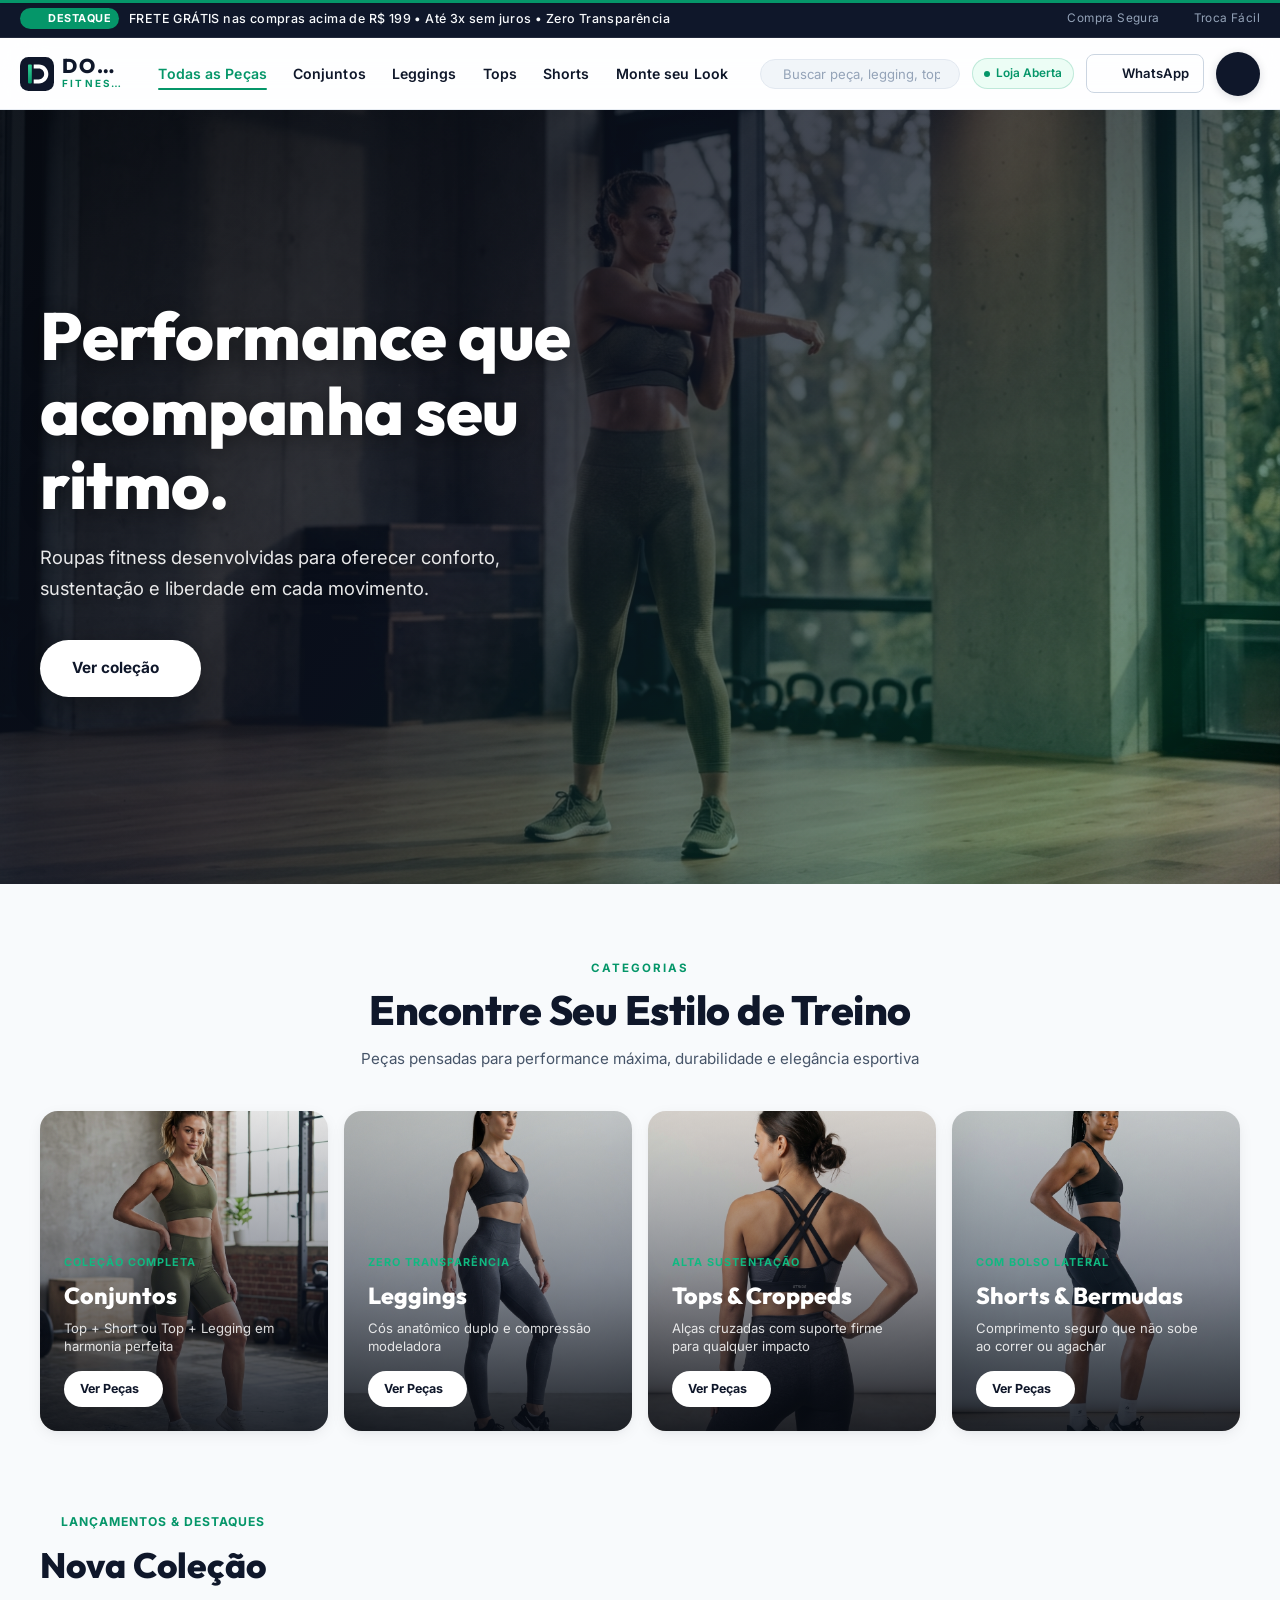
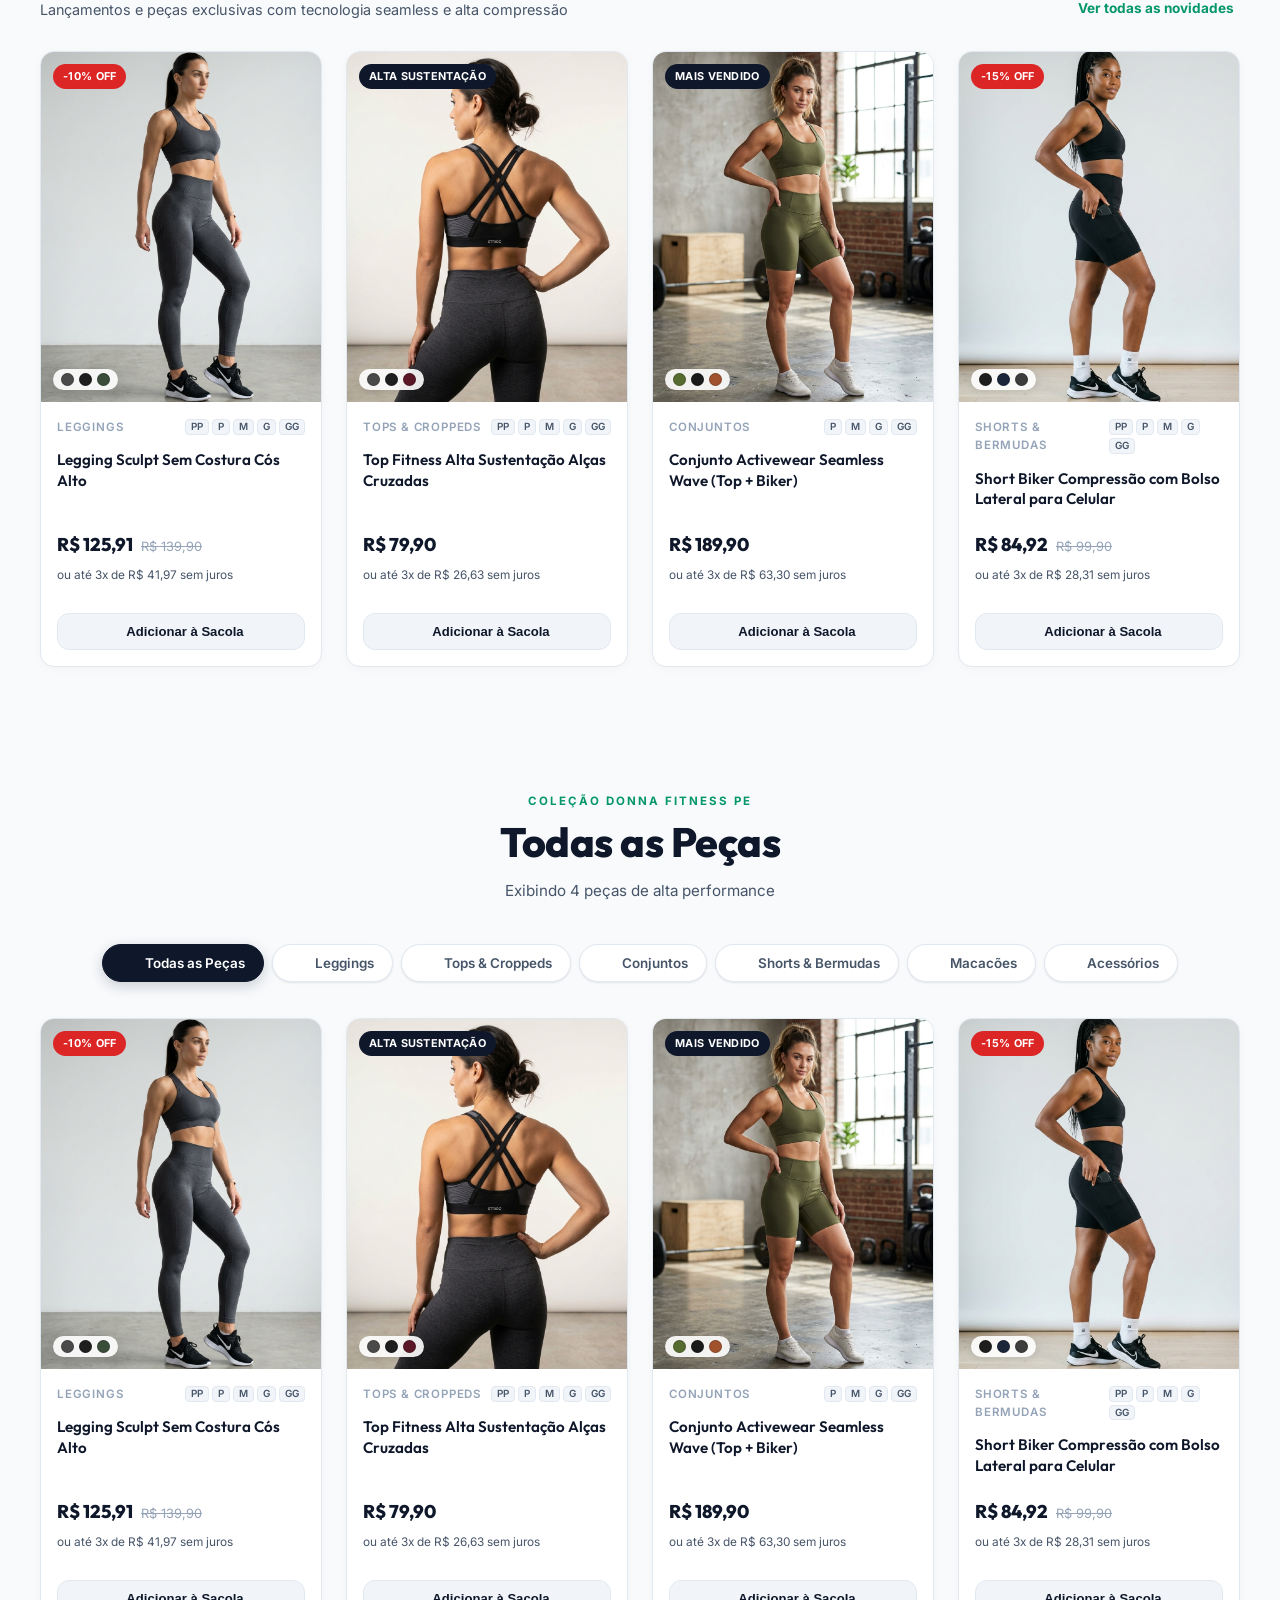
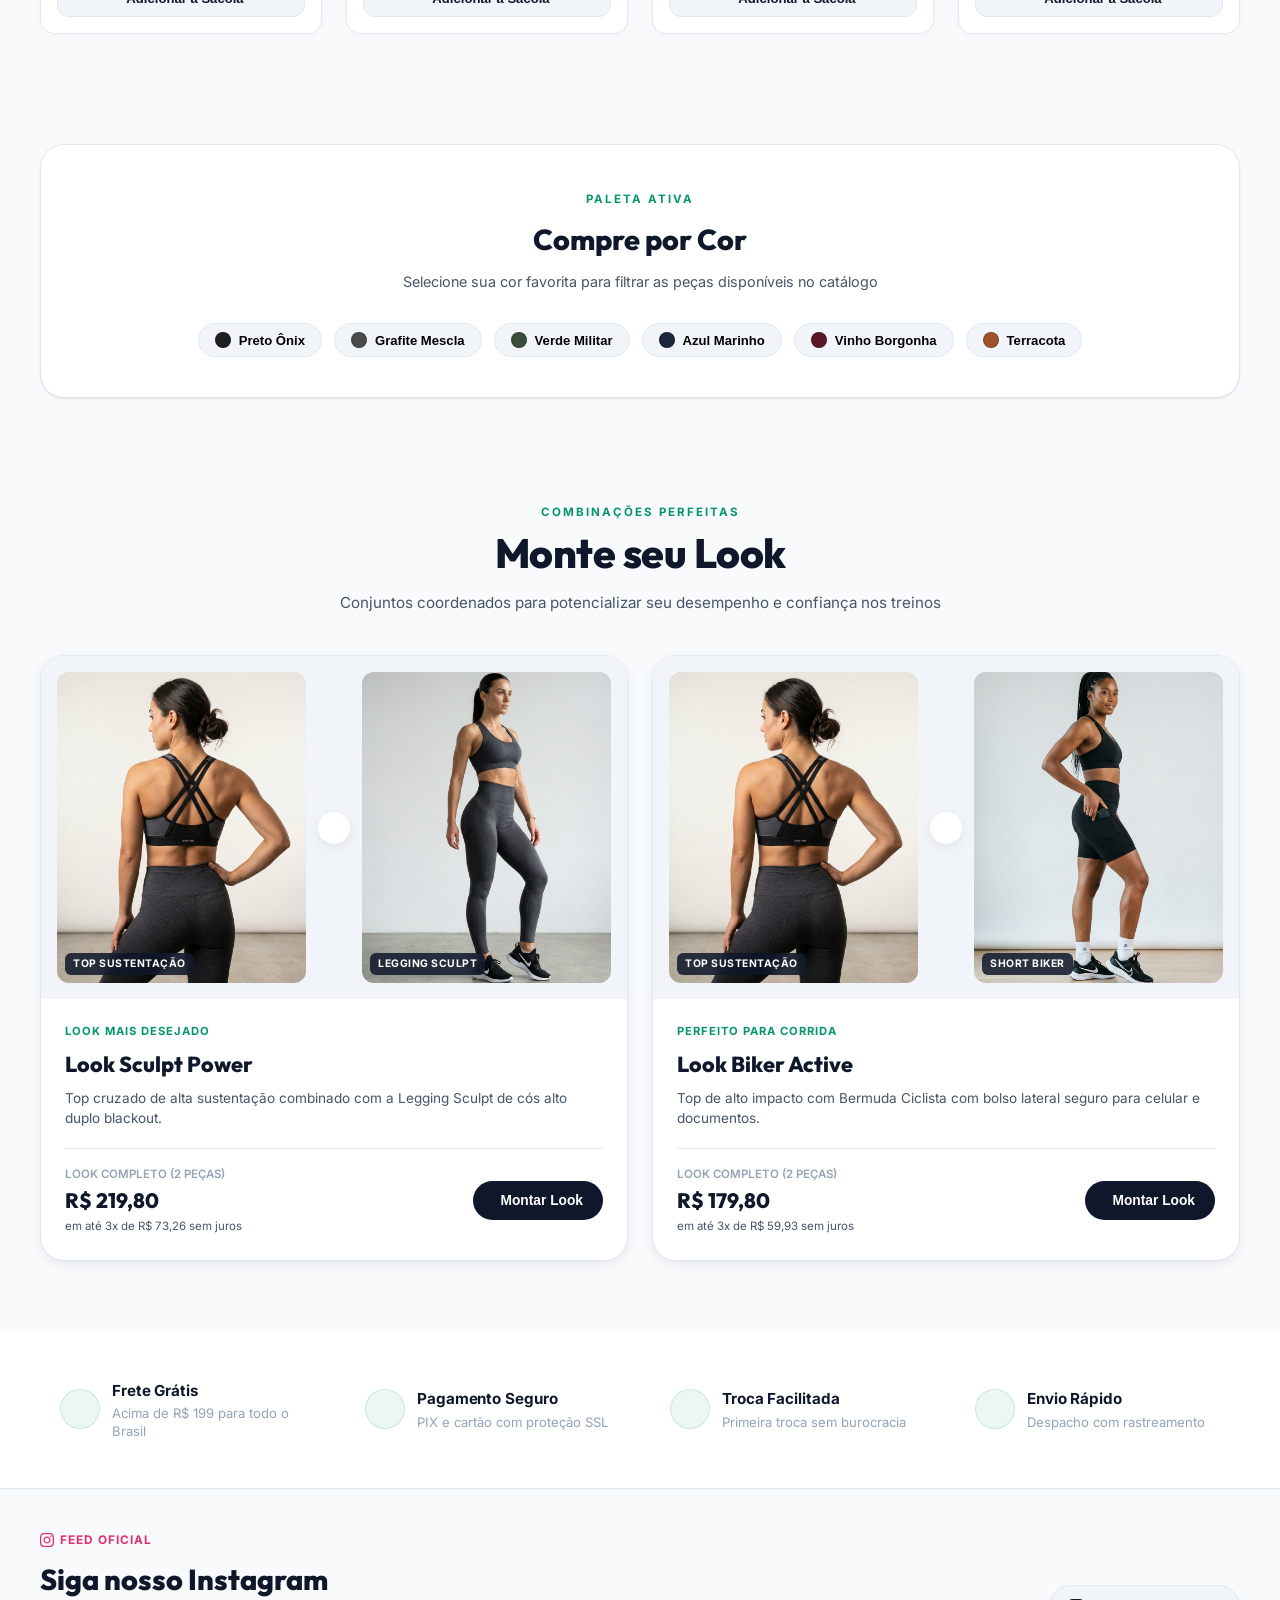
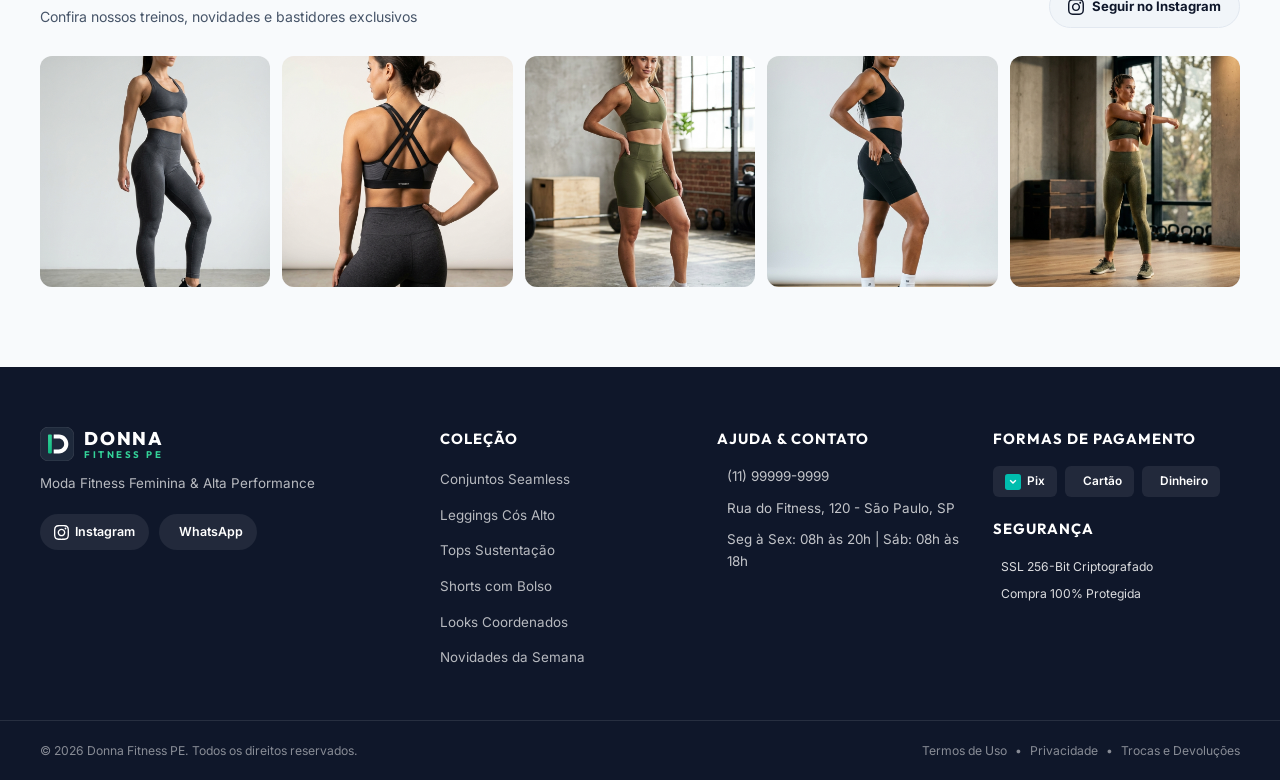
==== admin.html @ d03b6c2f "melhorias na velocidade" ====
<!DOCTYPE html>
<html lang="pt-BR">

<head>
  <meta charset="UTF-8">
  <meta name="viewport" content="width=device-width, initial-scale=1.0, viewport-fit=cover">
  <meta name="description"
    content="Painel Admin — Controle total de estoque de roupas fitness, produtos, pedidos e configurações">
  <title>Painel Admin | Donna Fitness PE</title>
  <meta name="robots" content="noindex, nofollow, noarchive, nosnippet">

  <!-- ===== SECURITY GATEKEEPER =====
       Impede qualquer acesso direto não autorizado à página administrativa.
       Sem chave secreta ou sessão ativa, redireciona instantaneamente para a loja. -->
  <style id="gatekeeper-style">
    html {
      display: none !important;
    }
  </style>
  <script>
    (function () {
      try {
        var DEFAULT_KEY = 'joas@2026';
        var savedKey = null;
        try {
          var s = localStorage.getItem('fashion_settings_v3');
          if (s) {
            var parsed = JSON.parse(s);
            if (parsed && parsed.adminAccessKey) savedKey = parsed.adminAccessKey;
          }
        } catch (e) { }

        var validKey = savedKey || DEFAULT_KEY;
        var isLogged = sessionStorage.getItem('fashion_admin_logged') === 'true';
        var isGateAuthorized = sessionStorage.getItem('admin_gate_authorized') === 'true';

        var params = new URLSearchParams(window.location.search);
        var paramKey = params.get('chave') || params.get('key') || params.get('acesso') || params.get('token');

        if (isLogged || isGateAuthorized || (paramKey && (paramKey === validKey || paramKey === DEFAULT_KEY))) {
          sessionStorage.setItem('admin_gate_authorized', 'true');
          if (paramKey && window.history && window.history.replaceState) {
            var cleanUrl = window.location.pathname + window.location.hash;
            window.history.replaceState({}, document.title, cleanUrl);
          }
          var gStyle = document.getElementById('gatekeeper-style');
          if (gStyle && gStyle.parentNode) gStyle.parentNode.removeChild(gStyle);
        } else {
          window.location.replace('index.html');
        }
      } catch (err) {
        window.location.replace('index.html');
      }
    })();
  </script>

  <!-- Google Fonts: Outfit & Inter -->
  <link rel="preconnect" href="https://fonts.googleapis.com">
  <link rel="preconnect" href="https://fonts.gstatic.com" crossorigin>
  <link
    href="https://fonts.googleapis.com/css2?family=Inter:wght@300;400;500;600;700&family=Outfit:wght@400;500;600;700;800;900&display=swap"
    rel="stylesheet">

  <!-- Lucide Icons -->
  <script src="https://unpkg.com/lucide@latest"></script>

  <!-- Stylesheets -->
  <link rel="stylesheet" href="css/style.css">
  <link rel="stylesheet" href="css/admin.css">
  <link rel="icon" type="image/svg+xml" href="assets/images/favicon.svg?v=2">
  <link rel="alternate icon"
    href="data:image/svg+xml,<svg xmlns='http://www.w3.org/2000/svg' viewBox='0 0 32 32'><rect width='32' height='32' rx='7.5' fill='%230F172A'/><path d='M7.5 7H10.5V25H7.5Z' fill='%2310B981'/><path d='M12.5 7H17.5C22.5 7 26.5 11 26.5 16C26.5 21 22.5 25 17.5 25H12.5V21.2H17.2C20.1 21.2 22.4 18.9 22.4 16C22.4 13.1 20.1 10.8 17.2 10.8H12.5V7Z' fill='%23FFFFFF'/></svg>">
</head>

<body>
  <div id="toast-container" class="toast-container" aria-live="polite"></div>

  <!-- ===== LOGIN MODAL ===== -->
  <div class="admin-login-overlay active" id="login-modal" role="dialog" aria-modal="true"
    aria-labelledby="admin-login-title">
    <div class="admin-login-card">
      <div class="admin-login-logo">
        <svg width="48" height="48" viewBox="0 0 36 36" fill="none" aria-hidden="true">
          <defs>
            <linearGradient id="admLogGrad" x1="7.5" y1="8" x2="12" y2="28" gradientUnits="userSpaceOnUse">
              <stop offset="0%" stop-color="#34D399"/>
              <stop offset="100%" stop-color="#059669"/>
            </linearGradient>
          </defs>
          <rect width="36" height="36" rx="9" fill="#0F172A"/>
          <path d="M 8.5 9 C 8.5 8.4477 8.9477 8 9.5 8 H 11.5 C 12.0523 8 12.5 8.4477 12.5 9 V 27 C 12.5 27.5523 12.0523 28 11.5 28 H 9.5 C 8.9477 28 8.5 27.5523 8.5 27 Z" fill="url(#admLogGrad)"/>
          <path d="M 14.5 8 H 20 C 25.5228 8 30 12.4772 30 18 C 30 23.5228 25.5228 28 20 28 H 14.5 V 23.8 H 19.8 C 23.0033 23.8 25.6 21.2033 25.6 18 C 25.6 14.7967 23.0033 12.2 19.8 12.2 H 14.5 V 8 Z" fill="#FFFFFF"/>
        </svg>
      </div>
      <h2 class="admin-login-title" id="admin-login-title">Painel Administrativo</h2>
      <p class="admin-login-subtitle">Donna Fitness PE — Acesso do Administrador</p>

      <form id="login-form">
        <div class="form-group">
          <label for="login-email">E-mail de Acesso</label>
          <input type="email" id="login-email" class="form-control" placeholder="admin@suacloja.com"
            autocomplete="email">
        </div>
        <div class="form-group">
          <label for="login-password">Senha do Painel <span class="required">*</span></label>
          <input type="password" id="login-password" class="form-control" placeholder="Digite sua senha" required
            autocomplete="current-password">
        </div>
        <button type="submit" class="btn-login" id="btn-login-submit">
          <span>Entrar no Painel</span>
          <i data-lucide="arrow-right"></i>
        </button>
      </form>
    </div>
  </div>

  <!-- ===== ADMIN LAYOUT ===== -->
  <div class="admin-layout">

    <button type="button" class="admin-mobile-toggle" id="admin-mobile-toggle" aria-label="Abrir menu lateral">
      <i data-lucide="menu"></i>
    </button>

    <!-- Sidebar -->
    <aside class="admin-sidebar" id="admin-sidebar">
      <div class="admin-sidebar-brand">
        <div class="brand-icon">
          <svg width="32" height="32" viewBox="0 0 36 36" fill="none" aria-hidden="true">
            <defs>
              <linearGradient id="admSideGrad" x1="7.5" y1="8" x2="12" y2="28" gradientUnits="userSpaceOnUse">
                <stop offset="0%" stop-color="#34D399"/>
                <stop offset="100%" stop-color="#059669"/>
              </linearGradient>
            </defs>
            <rect width="36" height="36" rx="9" fill="#1E293B" stroke="rgba(255,255,255,0.12)" stroke-width="1"/>
            <path d="M 8.5 9 C 8.5 8.4477 8.9477 8 9.5 8 H 11.5 C 12.0523 8 12.5 8.4477 12.5 9 V 27 C 12.5 27.5523 12.0523 28 11.5 28 H 9.5 C 8.9477 28 8.5 27.5523 8.5 27 Z" fill="url(#admSideGrad)"/>
            <path d="M 14.5 8 H 20 C 25.5228 8 30 12.4772 30 18 C 30 23.5228 25.5228 28 20 28 H 14.5 V 23.8 H 19.8 C 23.0033 23.8 25.6 21.2033 25.6 18 C 25.6 14.7967 23.0033 12.2 19.8 12.2 H 14.5 V 8 Z" fill="#FFFFFF"/>
          </svg>
        </div>
        <div style="flex:1;min-width:0;">
          <span class="brand-text" id="admin-brand-title">DONNA</span>
          <span class="brand-sub">Fitness PE Admin</span>
        </div>
        <button type="button" class="admin-sidebar-close" id="admin-sidebar-close" aria-label="Fechar menu lateral">
          <i data-lucide="x"></i>
        </button>
      </div>

      <nav class="admin-nav" aria-label="Navegação administrativa">
        <div class="admin-nav-item active" data-section="dashboard">
          <i data-lucide="layout-dashboard"></i>
          <span>Dashboard</span>
        </div>
        <div class="admin-nav-item" data-section="products">
          <i data-lucide="layers"></i>
          <span>Produtos</span>
        </div>
        <div class="admin-nav-item" data-section="stock">
          <i data-lucide="boxes"></i>
          <span>Estoque</span>
        </div>
        <div class="admin-nav-item" data-section="categories">
          <i data-lucide="folder-tree"></i>
          <span>Categorias</span>
        </div>
        <div class="admin-nav-item" data-section="orders">
          <i data-lucide="shopping-cart"></i>
          <span>Pedidos</span>
        </div>
        <div class="admin-nav-item" data-section="delivery">
          <i data-lucide="truck"></i>
          <span>Entrega</span>
        </div>
        <div class="admin-nav-item" data-section="payments">
          <i data-lucide="credit-card"></i>
          <span>Pagamentos</span>
        </div>
        <div class="admin-nav-item" data-section="schedule">
          <i data-lucide="clock"></i>
          <span>Horários</span>
        </div>
        <div class="admin-nav-item" data-section="visual">
          <i data-lucide="palette"></i>
          <span>Visual & Textos</span>
        </div>
        <div class="admin-nav-item" data-section="sizes">
          <i data-lucide="ruler"></i>
          <span>Tamanhos</span>
        </div>
        <div class="admin-nav-item" data-section="security">
          <i data-lucide="shield-check"></i>
          <span>Senha & Backup</span>
        </div>
      </nav>

      <div class="admin-sidebar-footer">
        <a href="index.html" target="_blank" class="btn-back-store">
          <i data-lucide="external-link"></i>
          <span>Ver Loja</span>
        </a>
        <button type="button" class="btn-logout" id="btn-logout">
          <i data-lucide="log-out"></i>
          <span>Sair</span>
        </button>
      </div>
    </aside>
    <div class="admin-sidebar-backdrop" id="admin-sidebar-backdrop"></div>

    <!-- Main Content -->
    <main class="admin-main" id="admin-main" role="main">

      <!-- ===== 1. DASHBOARD ===== -->
      <div class="admin-section active" id="section-dashboard">
        <div class="admin-page-header">
          <div>
            <h1>Dashboard</h1>
            <p>Visão geral da loja em tempo real</p>
          </div>
          <div class="header-store-status-wrapper">
            <span style="font-size:0.86rem;font-weight:700;">Status da Loja:</span>
            <label class="toggle-switch">
              <input type="checkbox" id="dash-store-toggle" checked>
              <span class="toggle-slider"></span>
            </label>
            <span id="dash-store-state-badge" class="status-badge active">ABERTA</span>
          </div>
        </div>

        <div class="admin-page-body">
          <div class="admin-stats" id="admin-stats"></div>

          <!-- Stock Alerts -->
          <div class="admin-card" id="dash-stock-alerts-card" style="display:none;">
            <div class="admin-card-header">
              <h3>
                <i data-lucide="alert-triangle"></i>
                <span>Alertas de Estoque Baixo</span>
              </h3>
            </div>
            <div class="admin-card-body">
              <div class="stock-alerts-grid" id="dash-stock-alerts"></div>
            </div>
          </div>

          <!-- Recent Orders -->
          <div class="admin-card">
            <div class="admin-card-header">
              <h3>
                <i data-lucide="clipboard-list"></i>
                <span>Últimos Pedidos</span>
              </h3>
              <button type="button" class="btn btn-secondary btn-sm" id="btn-dash-view-all-orders">
                <span>Ver Todos</span>
                <i data-lucide="arrow-right"></i>
              </button>
            </div>
            <div class="admin-card-body" id="dash-recent-orders">
              <p style="color:var(--text-muted);font-size:0.85rem;">Nenhum pedido registrado ainda.</p>
            </div>
          </div>
        </div>
      </div>

      <!-- ===== 2. PRODUCTS ===== -->
      <div class="admin-section" id="section-products">
        <div class="admin-page-header">
          <div>
            <h1>Produtos</h1>
            <p>Cadastre peças com cores, tamanhos e controle de estoque por SKU</p>
          </div>
          <button type="button" class="btn btn-primary" id="btn-new-product">
            <i data-lucide="plus"></i>
            <span>Novo Produto</span>
          </button>
        </div>

        <div class="admin-page-body">
          <div class="admin-card">
            <div class="admin-card-header">
              <h3>
                <i data-lucide="layers"></i>
                <span>Catálogo de Peças Fitness</span>
              </h3>
              <div
                style="display:flex;align-items:center;background:var(--surface-alt);border:1px solid var(--border);border-radius:var(--radius-full);padding:6px 12px;gap:6px;">
                <i data-lucide="search" style="width:14px;height:14px;color:var(--text-muted);"></i>
                <input type="search" id="product-search"
                  style="border:none;background:transparent;outline:none;font-size:0.82rem;width:200px;"
                  placeholder="Buscar produto...">
              </div>
            </div>

            <div class="admin-card-body" style="padding:0;">
              <div style="overflow-x:auto;">
                <table class="admin-table" id="products-table">
                  <thead>
                    <tr>
                      <th>Foto</th>
                      <th>Produto</th>
                      <th>Categoria</th>
                      <th>Preço</th>
                      <th>Estoque</th>
                      <th>Ordem</th>
                      <th>Destaque</th>
                      <th>Status</th>
                      <th>Ações</th>
                    </tr>
                  </thead>
                  <tbody id="products-tbody"></tbody>
                </table>
              </div>
            </div>
          </div>
        </div>
      </div>

      <!-- ===== 3. STOCK MANAGER ===== -->
      <div class="admin-section" id="section-stock">
        <div class="admin-page-header">
          <div>
            <h1>Controle de Estoque</h1>
            <p>Edite a quantidade disponível em cada cor e tamanho em tempo real</p>
          </div>
          <div class="stock-header-filters">
            <select id="stock-filter-cat" class="form-control stock-filter-select">
              <option value="all">Todas as Categorias</option>
            </select>
            <div class="stock-search-wrap">
              <i data-lucide="search"></i>
              <input type="search" id="stock-search" placeholder="Buscar produto...">
            </div>
          </div>
        </div>

        <div class="admin-page-body">
          <div id="stock-list"></div>
        </div>
      </div>

      <!-- ===== 4. CATEGORIES ===== -->
      <div class="admin-section" id="section-categories">
        <div class="admin-page-header">
          <div>
            <h1>Categorias</h1>
            <p>Organize a coleção por tipo de peça para os clientes encontrarem fácil</p>
          </div>
          <button type="button" class="btn btn-primary" id="btn-new-category">
            <i data-lucide="plus"></i>
            <span>Nova Categoria</span>
          </button>
        </div>

        <div class="admin-page-body">
          <div class="admin-card">
            <div class="admin-card-body">
              <div id="categories-list"></div>
            </div>
          </div>
        </div>
      </div>

      <!-- ===== 5. ORDERS ===== -->
      <div class="admin-section" id="section-orders">
        <div class="admin-page-header">
          <div>
            <h1>Pedidos</h1>
            <p>Gerencie todos os pedidos recebidos via WhatsApp e loja pública</p>
          </div>
          <div style="display:flex;gap:10px;flex-wrap:wrap;align-items:center;">
            <select id="orders-filter" class="form-control" style="width:160px;">
              <option value="all">Todos os Status</option>
              <option value="novo">Novo</option>
              <option value="confirmado">Confirmado</option>
              <option value="em_preparo">Em Preparo</option>
              <option value="enviado">Enviado</option>
              <option value="entregue">Entregue</option>
              <option value="cancelado">Cancelado</option>
            </select>
            <button type="button" class="btn btn-secondary" id="btn-export-orders">
              <i data-lucide="download"></i>
              <span>Exportar CSV</span>
            </button>
          </div>
        </div>

        <div class="admin-page-body">
          <div id="orders-list"></div>
        </div>
      </div>

      <!-- ===== 6. DELIVERY ===== -->
      <div class="admin-section" id="section-delivery">
        <div class="admin-page-header">
          <div>
            <h1>Entrega & Frete</h1>
            <p>Gerencie taxas de frete, regras de frete grátis e opções de retirada</p>
          </div>
        </div>

        <div class="admin-page-body" style="display:flex;flex-direction:column;gap:20px;">

          <!-- Card 1: Frete a Domicílio -->
          <div class="admin-card">
            <div class="admin-card-header" style="display:flex;justify-content:space-between;align-items:center;">
              <h3>
                <i data-lucide="truck"></i>
                <span>Entrega a Domicílio</span>
              </h3>
              <div style="display:flex;align-items:center;gap:10px;">
                <span id="delivery-enabled-label"
                  style="font-size:0.875rem;font-weight:600;color:var(--text-muted);">Ativo</span>
                <label class="toggle-switch">
                  <input type="checkbox" id="delivery-enabled" checked>
                  <span class="toggle-slider"></span>
                </label>
              </div>
            </div>
            <div class="admin-card-body">
              <div class="admin-form-grid">
                <div class="form-group">
                  <label for="delivery-fee">Taxa Padrão de Entrega (R$)</label>
                  <input type="number" id="delivery-fee" class="form-control" min="0" step="0.50" value="15.00"
                    placeholder="0.00 para frete grátis geral">
                  <small style="color:var(--text-muted);font-size:0.75rem;margin-top:4px;display:block;">Deixe 0 para
                    frete gratuito em todas as entregas.</small>
                </div>
                <div class="form-group">
                  <label for="delivery-time">Prazo Estimado de Entrega</label>
                  <input type="text" id="delivery-time" class="form-control" placeholder="Ex: 2 a 5 dias úteis">
                  <small style="color:var(--text-muted);font-size:0.75rem;margin-top:4px;display:block;">Exibido no
                    checkout para orientar o cliente.</small>
                </div>
              </div>
            </div>
          </div>

          <!-- Card 2: Bairros e Taxas de Entrega -->
          <div class="admin-card" id="card-neighborhoods">
            <div class="admin-card-header"
              style="display:flex;justify-content:space-between;align-items:center;flex-wrap:wrap;gap:12px;">
              <div>
                <h3 style="margin-bottom:4px;">
                  <i data-lucide="map-pin"></i>
                  <span>Bairros e Taxas de Entrega</span>
                </h3>
                <p style="margin:0;font-size:0.825rem;color:var(--text-muted);font-weight:normal;">Configure taxas de
                  frete por região, pedido mínimo e regras de entrega grátis.</p>
              </div>
              <div style="display:flex;align-items:center;gap:12px;">
                <button type="button" class="btn btn-primary" id="btn-add-neighborhood"
                  style="background:#7c3aed;border-color:#7c3aed;padding:9px 18px;font-size:0.875rem;font-weight:600;display:inline-flex;align-items:center;gap:6px;border-radius:var(--radius-md, 10px);cursor:pointer;">
                  <i data-lucide="plus" style="width:16px;height:16px;"></i>
                  <span>Novo Bairro</span>
                </button>
              </div>
            </div>
            <div class="admin-card-body" style="padding:0;">
              <div style="overflow-x:auto;">
                <table class="admin-table" id="neighborhoods-table">
                  <thead>
                    <tr>
                      <th>Bairro</th>
                      <th>Taxa de Entrega</th>
                      <th>Pedido Mínimo</th>
                      <th>Frete Grátis Acima de</th>
                      <th>Status</th>
                      <th style="text-align:right;">Ações</th>
                    </tr>
                  </thead>
                  <tbody id="neighborhoods-tbody">
                    <!-- Populated by JS -->
                  </tbody>
                </table>
              </div>
            </div>
          </div>

          <!-- Card 3: Campanha de Frete Grátis -->
          <div class="admin-card">
            <div class="admin-card-header" style="display:flex;justify-content:space-between;align-items:center;">
              <h3>
                <i data-lucide="gift"></i>
                <span>Campanha de Frete Grátis (Barra no Carrinho)</span>
              </h3>
              <div style="display:flex;align-items:center;gap:10px;">
                <span id="free-delivery-enabled-label"
                  style="font-size:0.875rem;font-weight:600;color:var(--text-muted);">Ativo</span>
                <label class="toggle-switch">
                  <input type="checkbox" id="free-delivery-enabled" checked>
                  <span class="toggle-slider"></span>
                </label>
              </div>
            </div>
            <div class="admin-card-body">
              <div class="admin-form-grid">
                <div class="form-group">
                  <label for="delivery-free-threshold">Valor Mínimo para Frete Grátis (R$)</label>
                  <input type="number" id="delivery-free-threshold" class="form-control" min="0" step="10"
                    value="199.00">
                  <small style="color:var(--text-muted);font-size:0.75rem;margin-top:4px;display:block;">Compras a
                    partir deste valor ganham frete grátis.</small>
                </div>
                <div class="form-group" style="display:flex;flex-direction:column;justify-content:center;">
                  <div
                    style="background:var(--bg-subtle, rgba(5,150,105,0.08));border:1px solid rgba(5,150,105,0.2);border-radius:8px;padding:12px 16px;display:flex;gap:12px;align-items:flex-start;">
                    <i data-lucide="info" style="color:var(--primary);flex-shrink:0;margin-top:2px;"></i>
                    <p style="margin:0;font-size:0.825rem;color:var(--text);line-height:1.45;">
                      <strong>Controle da Barra:</strong> Quando ativada, a barra no carrinho motiva a cliente
                      calculando quanto falta para o frete grátis. Se <strong>desativada</strong>, a barra de frete
                      grátis desaparece do carrinho e o frete não é isentado por valor mínimo.
                    </p>
                  </div>
                </div>
              </div>
            </div>
          </div>

          <!-- Card 3: Retirada no Local -->
          <div class="admin-card">
            <div class="admin-card-header" style="display:flex;justify-content:space-between;align-items:center;">
              <h3>
                <i data-lucide="store"></i>
                <span>Retirada no Ponto / Loja</span>
              </h3>
              <div style="display:flex;align-items:center;gap:10px;">
                <span id="pickup-enabled-label"
                  style="font-size:0.875rem;font-weight:600;color:var(--text-muted);">Ativo</span>
                <label class="toggle-switch">
                  <input type="checkbox" id="pickup-enabled" checked>
                  <span class="toggle-slider"></span>
                </label>
              </div>
            </div>
            <div class="admin-card-body">
              <div class="admin-form-grid">
                <div class="form-group">
                  <label for="pickup-address">Endereço / Ponto de Retirada</label>
                  <input type="text" id="pickup-address" class="form-control"
                    placeholder="Rua, número, bairro ou 'Consulte no WhatsApp'">
                </div>
                <div class="form-group">
                  <label for="pickup-estimate">Prazo para Retirada</label>
                  <input type="text" id="pickup-estimate" class="form-control" placeholder="Ex: Pronto em até 2 horas">
                </div>
              </div>
            </div>
          </div>

          <div style="display:flex;justify-content:flex-end;">
            <button type="button" class="btn btn-primary" id="btn-save-delivery"
              style="padding:12px 24px;font-size:0.95rem;">
              <i data-lucide="save"></i>
              <span>Salvar Configurações de Frete</span>
            </button>
          </div>

        </div>
      </div>

      <!-- ===== 7. PAYMENTS ===== -->
      <div class="admin-section" id="section-payments">
        <div class="admin-page-header">
          <div>
            <h1>Pagamentos & Pix</h1>
            <p>Gerencie as formas de pagamento disponíveis e chaves Pix</p>
          </div>
        </div>

        <div class="admin-page-body">
          <div class="admin-card">
            <div class="admin-card-header">
              <h3>
                <i data-lucide="credit-card"></i>
                <span>Formas de Pagamento Aceitas</span>
              </h3>
            </div>
            <div class="admin-card-body" id="payment-methods-list"></div>
          </div>

          <!-- Parcelamento no Cartão de Crédito -->
          <div class="admin-card">
            <div class="admin-card-header">
              <h3>
                <i data-lucide="percent"></i>
                <span>Parcelamento no Cartão de Crédito</span>
              </h3>
              <div style="display:flex;align-items:center;gap:10px;">
                <span id="installments-active-badge" class="status-badge active">Ativo</span>
                <label class="toggle-switch">
                  <input type="checkbox" id="pay-installments-active" checked>
                  <span class="toggle-slider"></span>
                </label>
              </div>
            </div>
            <div class="admin-card-body">
              <div class="admin-form-grid">
                <div class="form-group">
                  <label for="pay-max-installments">Número Máximo de Parcelas Sem Juros</label>
                  <select id="pay-max-installments" class="form-control">
                    <option value="1">1x (Apenas à vista)</option>
                    <option value="2">Até 2x sem juros</option>
                    <option value="3" selected>Até 3x sem juros</option>
                    <option value="4">Até 4x sem juros</option>
                    <option value="5">Até 5x sem juros</option>
                    <option value="6">Até 6x sem juros</option>
                    <option value="10">Até 10x sem juros</option>
                    <option value="12">Até 12x sem juros</option>
                  </select>
                </div>
                <div class="form-group">
                  <label for="pay-min-installment-val">Valor Mínimo da Parcela (R$)</label>
                  <input type="number" id="pay-min-installment-val" class="form-control"
                    placeholder="0 (Sem valor mínimo)" min="0" step="1" value="0">
                  <small style="color:var(--text-muted);font-size:0.75rem;margin-top:4px;display:block;">Ex: Se colocar
                    30, compras abaixo de R$ 60 não parcelam em 2x.</small>
                </div>
              </div>
              <div class="installments-preview-box"
                style="margin-top:14px;padding:12px 16px;background:var(--bg-body);border:1px solid var(--border);border-radius:var(--radius-md);display:flex;align-items:center;gap:10px;">
                <i data-lucide="info" style="color:var(--primary);width:18px;height:18px;flex-shrink:0;"></i>
                <span id="installments-preview-text" style="font-size:0.85rem;color:var(--text-secondary);">Exibição nos
                  produtos e carrinho: <strong>ou até 3x sem juros</strong></span>
              </div>
            </div>
          </div>

          <div class="admin-card">
            <div class="admin-card-header">
              <h3>
                <i data-lucide="qr-code"></i>
                <span>Chave Pix da Loja</span>
              </h3>
            </div>
            <div class="admin-card-body">
              <div class="admin-form-grid three">
                <div class="form-group">
                  <label for="pix-key-type">Tipo da Chave</label>
                  <select id="pix-key-type" class="form-control">
                    <option>Celular</option>
                    <option>CPF</option>
                    <option>E-mail</option>
                    <option>CNPJ</option>
                    <option>Chave Aleatória</option>
                  </select>
                </div>
                <div class="form-group">
                  <label for="pix-key">Chave Pix</label>
                  <input type="text" id="pix-key" class="form-control" placeholder="Sua chave Pix">
                </div>
                <div class="form-group">
                  <label for="pix-receiver">Nome do Titular</label>
                  <input type="text" id="pix-receiver" class="form-control" placeholder="Donna Fitness PE">
                </div>
              </div>
              <div class="form-group">
                <label for="pix-instructions">Instruções para o Cliente</label>
                <textarea id="pix-instructions" class="form-control" rows="2"
                  placeholder="Ex: Faça o Pix e envie o comprovante pelo WhatsApp para envio imediato!"></textarea>
              </div>
              <button type="button" class="btn btn-primary" id="btn-save-payments">
                <i data-lucide="save"></i>
                <span>Salvar Pagamentos</span>
              </button>
            </div>
          </div>
        </div>
      </div>

      <!-- ===== 8. SCHEDULE ===== -->
      <div class="admin-section" id="section-schedule">
        <div class="admin-page-header">
          <div>
            <h1>Horários & Loja</h1>
            <p>Configure os dias e horários de funcionamento do atendimento</p>
          </div>
        </div>

        <div class="admin-page-body">
          <div class="admin-card">
            <div class="admin-card-header">
              <h3>
                <i data-lucide="clock"></i>
                <span>Horários de Funcionamento</span>
              </h3>
            </div>
            <div class="admin-card-body" id="hours-list"></div>
          </div>

          <div class="admin-card">
            <div class="admin-card-header">
              <h3>
                <i data-lucide="lock"></i>
                <span>Mensagem de Loja Fechada</span>
              </h3>
            </div>
            <div class="admin-card-body">
              <div class="form-group">
                <label for="closed-message">Mensagem exibida aos clientes fora do horário</label>
                <textarea id="closed-message" class="form-control" rows="2"
                  placeholder="Ex: Estamos fora do horário de atendimento. Deixe sua mensagem no WhatsApp que responderemos rapidinho!"></textarea>
              </div>
              <button type="button" class="btn btn-primary" id="btn-save-schedule">
                <i data-lucide="save"></i>
                <span>Salvar Horários</span>
              </button>
            </div>
          </div>
        </div>
      </div>

      <!-- ===== 9. VISUAL & TEXTS ===== -->
      <div class="admin-section" id="section-visual">
        <div class="admin-page-header">
          <div>
            <h1>Visual & Textos</h1>
            <p>Personalize identidade, banners, Nova Coleção e feed do Instagram</p>
          </div>
        </div>

        <div class="admin-page-body">

          <!-- Identidade da Loja -->
          <div class="admin-card">
            <div class="admin-card-header">
              <h3>
                <i data-lucide="store"></i>
                <span>Identidade da Marca</span>
              </h3>
            </div>
            <div class="admin-card-body">
              <div class="admin-form-grid">
                <div class="form-group">
                  <label for="v-store-name">Nome da Loja</label>
                  <input type="text" id="v-store-name" class="form-control" placeholder="Donna Fitness PE">
                </div>
                <div class="form-group">
                  <label for="v-store-tagline">Slogan / Tagline</label>
                  <input type="text" id="v-store-tagline" class="form-control"
                    placeholder="Moda Fitness Feminina & Alta Performance">
                </div>
                <div class="form-group">
                  <label for="v-theme-color">Cor Principal de Destaque</label>
                  <input type="color" id="v-theme-color" class="form-control" style="height:44px;padding:4px 8px;">
                </div>
              </div>
            </div>
          </div>

          <!-- Hero Section -->
          <div class="admin-card">
            <div class="admin-card-header">
              <h3>
                <i data-lucide="image"></i>
                <span>Seção Hero (Topo do Site)</span>
              </h3>
            </div>
            <div class="admin-card-body">
              <div class="admin-form-grid">
                <div class="form-group">
                  <label for="v-hero-title">Título Principal</label>
                  <input type="text" id="v-hero-title" class="form-control"
                    placeholder="Performance que acompanha seu ritmo.">
                </div>
                <div class="form-group">
                  <label for="v-hero-cta">Texto do Botão Principal</label>
                  <input type="text" id="v-hero-cta" class="form-control" placeholder="Ver coleção">
                </div>
              </div>
              <div class="form-group">
                <label for="v-hero-subtitle">Subtítulo / Descrição</label>
                <textarea id="v-hero-subtitle" class="form-control" rows="2"
                  placeholder="Roupas fitness desenvolvidas para oferecer conforto, sustentação e liberdade em cada movimento."></textarea>
              </div>
              <div class="form-group">
                <label>Foto de Fundo do Hero (Fitness)</label>
                <div style="display:flex;gap:8px;">
                  <input type="text" id="v-hero-image" class="form-control"
                    placeholder="URL da foto (ex: assets/images/hero_fitness.jpg)">
                  <label class="btn btn-secondary" style="cursor:pointer;white-space:nowrap;">
                    <i data-lucide="upload"></i>
                    <span>Enviar</span>
                    <input type="file" id="v-hero-image-upload" accept="image/*" style="display:none;">
                  </label>
                </div>
              </div>
            </div>
          </div>

          <!-- Barra de Benefícios -->
          <div class="admin-card">
            <div class="admin-card-header">
              <h3>
                <i data-lucide="shield-check"></i>
                <span>Barra de Benefícios (Destaques Comerciais)</span>
              </h3>
            </div>
            <div class="admin-card-body">
              <div class="admin-form-grid">
                <div class="form-group">
                  <label for="v-benefit-1-title">Benefício 1 (Título)</label>
                  <input type="text" id="v-benefit-1-title" class="form-control"
                    placeholder="Frete grátis acima de R$199">
                  <label for="v-benefit-1-desc"
                    style="margin-top:6px;font-size:0.75rem;color:var(--text-muted);">Descrição</label>
                  <input type="text" id="v-benefit-1-desc" class="form-control"
                    placeholder="Entrega rápida e segura para todo o Brasil">
                </div>
                <div class="form-group">
                  <label for="v-benefit-2-title">Benefício 2 (Título)</label>
                  <input type="text" id="v-benefit-2-title" class="form-control" placeholder="Pagamento seguro">
                  <label for="v-benefit-2-desc"
                    style="margin-top:6px;font-size:0.75rem;color:var(--text-muted);">Descrição</label>
                  <input type="text" id="v-benefit-2-desc" class="form-control"
                    placeholder="Ambiente protegido com confirmação imediata">
                </div>
                <div class="form-group">
                  <label for="v-benefit-3-title">Benefício 3 (Título)</label>
                  <input type="text" id="v-benefit-3-title" class="form-control" placeholder="Troca facilitada">
                  <label for="v-benefit-3-desc"
                    style="margin-top:6px;font-size:0.75rem;color:var(--text-muted);">Descrição</label>
                  <input type="text" id="v-benefit-3-desc" class="form-control"
                    placeholder="Primeira troca sem custo e sem burocracia">
                </div>
                <div class="form-group">
                  <label for="v-benefit-4-title">Benefício 4 (Título)</label>
                  <input type="text" id="v-benefit-4-title" class="form-control" placeholder="Envio rápido">
                  <label for="v-benefit-4-desc"
                    style="margin-top:6px;font-size:0.75rem;color:var(--text-muted);">Descrição</label>
                  <input type="text" id="v-benefit-4-desc" class="form-control"
                    placeholder="Despacho ágil com código de rastreamento">
                </div>
              </div>
            </div>
          </div>

          <!-- Barra de Anúncio -->
          <div class="admin-card">
            <div class="admin-card-header">
              <h3>
                <i data-lucide="bell"></i>
                <span>Barra Superior de Avisos (Announcement Bar)</span>
              </h3>
              <div style="display:flex;align-items:center;gap:10px;">
                <span id="v-ann-badge" class="status-badge active">Ativa</span>
                <label class="toggle-switch">
                  <input type="checkbox" id="v-ann-active">
                  <span class="toggle-slider"></span>
                </label>
              </div>
            </div>
            <div class="admin-card-body">
              <div class="form-group">
                <label for="v-ann-text">Texto do Anúncio</label>
                <input type="text" id="v-ann-text" class="form-control"
                  placeholder="FRETE GRÁTIS nas compras acima de R$ 199 • Até 3x sem juros • Zero Transparência">
              </div>
            </div>
          </div>

          <!-- Nova Coleção / Destaques -->
          <div class="admin-card">
            <div class="admin-card-header">
              <h3>
                <i data-lucide="sparkles"></i>
                <span>Nova Coleção / Destaques da Vitrine</span>
              </h3>
              <div style="display:flex;align-items:center;gap:10px;">
                <span id="v-featured-badge" class="status-badge active">Ativa</span>
                <label class="toggle-switch">
                  <input type="checkbox" id="v-featured-active">
                  <span class="toggle-slider"></span>
                </label>
              </div>
            </div>
            <div class="admin-card-body" id="v-featured-body">
              <div class="admin-form-grid">
                <div class="form-group">
                  <label for="v-featured-title">Título da Seção</label>
                  <input type="text" id="v-featured-title" class="form-control" placeholder="Nova Coleção">
                </div>
                <div class="form-group">
                  <label for="v-featured-subtitle">Subtítulo / Chamada</label>
                  <input type="text" id="v-featured-subtitle" class="form-control"
                    placeholder="Lançamentos e peças exclusivas com tecnologia de alta compressão">
                </div>
              </div>
              <p style="font-size:0.8rem;color:var(--text-muted);margin:0;">
                Dica: Marque os produtos com "Destaque" na listagem ou no cadastro para exibi-los nesta seção na loja
                pública!
              </p>
            </div>
          </div>

          <!-- Instagram Feed -->
          <div class="admin-card">
            <div class="admin-card-header">
              <h3>
                <i data-lucide="camera"></i>
                <span>Publicações do Instagram</span>
              </h3>
              <label class="toggle-switch">
                <input type="checkbox" id="v-ig-active" checked>
                <span class="toggle-slider"></span>
              </label>
            </div>
            <div class="admin-card-body" id="v-ig-body">
              <div class="admin-form-grid">
                <div class="form-group">
                  <label for="v-ig-handle">Usuário no Instagram (@)</label>
                  <input type="text" id="v-ig-handle" class="form-control" placeholder="@fitvibe.activewear">
                </div>
                <div class="form-group">
                  <label for="v-ig-profile">Link do Perfil</label>
                  <input type="text" id="v-ig-profile" class="form-control"
                    placeholder="https://instagram.com/fitvibe.activewear">
                </div>
                <div class="form-group">
                  <label for="v-ig-title">Título da Seção</label>
                  <input type="text" id="v-ig-title" class="form-control" placeholder="Siga @fitvibe.activewear">
                </div>
                <div class="form-group">
                  <label for="v-ig-subtitle">Subtítulo da Seção</label>
                  <input type="text" id="v-ig-subtitle" class="form-control"
                    placeholder="Confira nossos treinos, novidades diárias e bastidores exclusivos">
                </div>
              </div>

              <div class="form-group">
                <label for="v-ig-bio">Linha de Destaque / Bio</label>
                <input type="text" id="v-ig-bio" class="form-control"
                  placeholder="Activewear premium com modelagem anatômica e zero transparência">
              </div>

              <div style="margin-top:20px;padding-top:16px;border-top:1px solid var(--border);">
                <div
                  style="display:flex;align-items:center;justify-content:space-between;margin-bottom:14px;flex-wrap:wrap;gap:10px;">
                  <div>
                    <h4 style="margin:0;font-size:0.92rem;font-weight:700;color:var(--carbon);">Fotos Lifestyle do Feed
                    </h4>
                    <small style="color:var(--text-muted);font-size:0.78rem;">Fotos exibidas no carrossel/grid visual do
                      Instagram no rodapé</small>
                  </div>
                  <button type="button" class="btn btn-secondary btn-sm" id="btn-add-ig-post">
                    <i data-lucide="plus"></i>
                    <span>Nova Foto</span>
                  </button>
                </div>

                <div id="ig-posts-manager-list" class="ig-posts-manager-list"></div>
              </div>
            </div>
          </div>

          <!-- Contato & Redes -->
          <div class="admin-card">
            <div class="admin-card-header">
              <h3>
                <i data-lucide="phone"></i>
                <span>Contato & Atendimento</span>
              </h3>
            </div>
            <div class="admin-card-body">
              <div class="admin-form-grid">
                <div class="form-group">
                  <label for="v-whatsapp">WhatsApp (número com DDI + DDD)</label>
                  <input type="text" id="v-whatsapp" class="form-control" placeholder="5511999999999">
                </div>
                <div class="form-group">
                  <label for="v-phone">Telefone Formatado para Exibição</label>
                  <input type="text" id="v-phone" class="form-control" placeholder="(11) 99999-9999">
                </div>
                <div class="form-group">
                  <label for="v-instagram">Nome do Perfil Instagram</label>
                  <input type="text" id="v-instagram" class="form-control" placeholder="@fitvibe.activewear">
                </div>
                <div class="form-group">
                  <label for="v-address">Endereço / Localização</label>
                  <input type="text" id="v-address" class="form-control" placeholder="São Paulo - SP">
                </div>
              </div>
            </div>
          </div>

          <button type="button" class="btn btn-primary" id="btn-save-visual">
            <i data-lucide="save"></i>
            <span>Salvar Configurações Visuais</span>
          </button>
        </div>
      </div>

      <!-- ===== 10. SIZES ===== -->
      <div class="admin-section" id="section-sizes">
        <div class="admin-page-header">
          <div>
            <h1>Tamanhos</h1>
            <p>Gerencie a grade de tamanhos cadastrados para as peças fitness</p>
          </div>
        </div>

        <div class="admin-page-body">
          <div class="admin-card">
            <div class="admin-card-header">
              <h3>
                <i data-lucide="ruler"></i>
                <span>Grade de Tamanhos</span>
              </h3>
            </div>
            <div class="admin-card-body">
              <p style="font-size:0.85rem;color:var(--text-muted);margin-bottom:14px;">Estes tamanhos serão
                disponibilizados ao cadastrar novas cores e variantes nos produtos.</p>
              <div class="size-tags" id="size-tags-container" style="display:flex;flex-wrap:wrap;gap:8px;"></div>

              <div style="display:flex;gap:10px;align-items:center;margin-top:18px;">
                <input type="text" id="new-size-input" class="form-control" style="max-width:180px;"
                  placeholder="Ex: XGG, 42, Único...">
                <button type="button" class="btn btn-primary" id="btn-add-size">
                  <i data-lucide="plus"></i>
                  <span>Adicionar</span>
                </button>
              </div>

              <div style="margin-top:24px;padding-top:16px;border-top:1px solid var(--border);">
                <p style="font-size:0.8rem;color:var(--text-muted);margin-bottom:10px;">Predefinições rápidas:</p>
                <div style="display:flex;gap:8px;flex-wrap:wrap;">
                  <button type="button" class="btn btn-secondary btn-sm"
                    onclick="AdminPanel.setPresetSizes(['PP','P','M','G','GG','XGG'])">PP ao XGG</button>
                  <button type="button" class="btn btn-secondary btn-sm"
                    onclick="AdminPanel.setPresetSizes(['XS','S','M','L','XL','XXL'])">XS ao XXL</button>
                  <button type="button" class="btn btn-secondary btn-sm"
                    onclick="AdminPanel.setPresetSizes(['P','M','G'])">P, M, G</button>
                </div>
              </div>

              <button type="button" class="btn btn-primary" id="btn-save-sizes" style="margin-top:24px;">
                <i data-lucide="save"></i>
                <span>Salvar Tamanhos</span>
              </button>
            </div>
          </div>
        </div>
      </div>

      <!-- ===== 11. SECURITY & BACKUP ===== -->
      <div class="admin-section" id="section-security">
        <div class="admin-page-header">
          <div>
            <h1>Senha & Backup</h1>
            <p>Controle de segurança do painel administrativo e exportação de dados</p>
          </div>
        </div>

        <div class="admin-page-body">
          <!-- Chave Secreta de Acesso Privado -->
          <div class="admin-card">
            <div class="admin-card-header">
              <h3>
                <i data-lucide="shield-check"></i>
                <span>Chave Secreta de Acesso Privado</span>
              </h3>
            </div>
            <div class="admin-card-body">
              <p style="font-size:0.85rem;color:var(--text-muted);margin-bottom:14px;line-height:1.5;">
                O painel administrativo foi <strong>removido do rodapé da loja</strong> para proteger seu negócio contra
                acessos indevidos.
                Qualquer pessoa que tentar acessar a página sem a chave secreta é <strong>automaticamente redirecionada
                  para a loja</strong>.
              </p>

              <div class="admin-form-grid" style="margin-bottom:14px;">
                <div class="form-group">
                  <label for="admin-access-key">Sua Chave Secreta de Acesso</label>
                  <input type="text" id="admin-access-key" class="form-control" placeholder="fitvibe@2026">
                </div>
                <div class="form-group">
                  <label>Como Acessar o Painel</label>
                  <div
                    style="font-size:0.8rem;color:var(--text-secondary);background:var(--bg-main);padding:10px 12px;border-radius:var(--radius-sm);border:1px solid var(--border);line-height:1.4;">
                    <div>• <strong>Link Direto:</strong> Salve o link secreto nos favoritos do seu navegador.</div>
                    <div style="margin-top:4px;">• <strong>Atalho no Teclado:</strong> Na loja, pressione
                      <code>Ctrl + Shift + A</code>.</div>
                    <div style="margin-top:4px;">• <strong>No Celular:</strong> Na loja, dê 5 toques rápidos no rodapé
                      de direitos autorais.</div>
                  </div>
                </div>
              </div>

              <div class="form-group" style="margin-bottom:18px;">
                <label>Seu Link Secreto de Acesso Direto</label>
                <div style="display:flex;gap:10px;align-items:center;">
                  <input type="text" id="admin-secret-url-display" class="form-control" readonly
                    style="background:var(--bg-main);font-family:monospace;font-size:0.82rem;">
                  <button type="button" class="btn btn-secondary" id="btn-copy-admin-url" style="white-space:nowrap;">
                    <i data-lucide="copy"></i>
                    <span>Copiar Link</span>
                  </button>
                </div>
              </div>

              <button type="button" class="btn btn-primary" id="btn-save-access-key">
                <i data-lucide="save"></i>
                <span>Salvar Nova Chave de Acesso</span>
              </button>
            </div>
          </div>

          <div class="admin-card">
            <div class="admin-card-header">
              <h3>
                <i data-lucide="key"></i>
                <span>Alterar Senha de Administrador</span>
              </h3>
            </div>
            <div class="admin-card-body">
              <div class="admin-form-grid">
                <div class="form-group">
                  <label for="new-password">Nova Senha</label>
                  <input type="password" id="new-password" class="form-control" placeholder="Mínimo 6 caracteres">
                </div>
                <div class="form-group">
                  <label for="confirm-password">Confirmar Nova Senha</label>
                  <input type="password" id="confirm-password" class="form-control" placeholder="Repita a senha">
                </div>
              </div>
              <button type="button" class="btn btn-primary" id="btn-save-password">
                <i data-lucide="save"></i>
                <span>Salvar Nova Senha</span>
              </button>
            </div>
          </div>

          <div class="admin-card">
            <div class="admin-card-header">
              <h3>
                <i data-lucide="download"></i>
                <span>Exportar Dados</span>
              </h3>
            </div>
            <div class="admin-card-body" style="display:flex;gap:12px;flex-wrap:wrap;">
              <button type="button" class="btn btn-secondary" id="btn-export-json">
                <i data-lucide="database"></i>
                <span>Exportar Todos os Dados (JSON)</span>
              </button>
              <button type="button" class="btn btn-secondary" id="btn-export-orders-sec">
                <i data-lucide="file-spreadsheet"></i>
                <span>Exportar Pedidos (CSV)</span>
              </button>
            </div>
          </div>
        </div>
      </div>

    </main>
  </div>

  <!-- ===== PRODUCT FORM MODAL ===== -->
  <div class="modal-overlay" id="product-form-modal" role="dialog" aria-modal="true"
    aria-labelledby="product-form-title">
    <div class="modal modal-product-edit">
      <div class="modal-header">
        <div>
          <h3 id="product-form-title">Novo Produto</h3>
          <p class="modal-subtitle" style="font-size:0.8rem;color:var(--text-muted);margin:2px 0 0 0;">Detalhes, fotos,
            preço e variantes de cores e tamanhos</p>
        </div>
        <button type="button" class="btn-close-modal" id="btn-close-product-form" aria-label="Fechar">
          <i data-lucide="x"></i>
        </button>
      </div>

      <div class="modal-body">
        <form id="product-form">
          <div class="admin-form-grid">
            <div class="form-group">
              <label for="pf-name">Nome da Peça Fitness <span class="required">*</span></label>
              <input type="text" id="pf-name" class="form-control" placeholder="Ex: Legging Sculpt Sem Costura Cós Alto"
                required>
            </div>
            <div class="form-group">
              <label for="pf-category">Categoria <span class="required">*</span></label>
              <select id="pf-category" class="form-control" required></select>
            </div>
            <div class="form-group">
              <label for="pf-price">Preço (R$) <span class="required">*</span></label>
              <input type="number" id="pf-price" class="form-control" min="0" step="0.01" placeholder="139.90" required>
            </div>
            <div class="form-group">
              <label for="pf-badge">Selo / Destaque Visual</label>
              <input type="text" id="pf-badge" class="form-control"
                placeholder="Ex: Zero Transparência, Alta Compressão">
            </div>
          </div>

          <div class="form-group">
            <label for="pf-description">Descrição & Detalhes do Tecido</label>
            <textarea id="pf-description" class="form-control" rows="3"
              placeholder="Ex: Poliamida com elastano, tecnologia dry-fit respirável, toque gelado, cós duplo que não enrola no treino..."></textarea>
          </div>

          <!-- Image Upload -->
          <div class="form-group">
            <label>Foto Principal da Peça</label>
            <div class="img-upload-zone" id="img-upload-zone">
              <input type="file" id="pf-image-file" accept="image/*">
              <div class="upload-icon">
                <i data-lucide="image-plus"></i>
              </div>
              <p>Clique ou arraste uma foto aqui</p>
              <small>JPG, PNG, WebP — máx. 5MB</small>
            </div>
            <img id="pf-image-preview" class="img-preview" src="" alt="Preview da imagem do produto">
            <div class="form-group" style="margin-top:10px;">
              <label for="pf-image-url">Ou cole uma URL da imagem</label>
              <input type="url" id="pf-image-url" class="form-control" placeholder="assets/images/legging_fitness.jpg">
            </div>
          </div>

          <!-- Promotion -->
          <div class="admin-card" style="margin-bottom:16px;">
            <div class="admin-card-header">
              <h3>
                <i data-lucide="tag"></i>
                <span>Promoção & Desconto</span>
              </h3>
              <label class="toggle-switch">
                <input type="checkbox" id="pf-promo-active">
                <span class="toggle-slider"></span>
              </label>
            </div>
            <div class="admin-card-body" id="pf-promo-section" style="display:none;">
              <div class="form-group">
                <label for="pf-promo-percent">Desconto (%)</label>
                <input type="number" id="pf-promo-percent" class="form-control" min="1" max="99" value="10">
              </div>
            </div>
          </div>

          <!-- VARIANTS (Color + Sizes + Stock) -->
          <div class="admin-card" style="margin-bottom:16px;">
            <div class="admin-card-header">
              <h3>
                <i data-lucide="palette"></i>
                <span>Variantes (Cores & Tamanhos)</span>
              </h3>
              <button type="button" class="btn btn-primary btn-sm" id="btn-add-variant">
                <i data-lucide="plus"></i>
                <span>Adicionar Cor</span>
              </button>
            </div>
            <div class="admin-card-body">
              <p style="font-size:0.8rem;color:var(--text-muted);margin-bottom:14px;">
                Para cada cor, defina a foto específica e a quantidade disponível em cada tamanho.
              </p>
              <div class="variant-builder" id="variant-builder"></div>
            </div>
          </div>

          <div class="admin-form-grid">
            <div class="form-group">
              <label style="display:flex;align-items:center;gap:10px;">
                <label class="toggle-switch">
                  <input type="checkbox" id="pf-active" checked>
                  <span class="toggle-slider"></span>
                </label>
                Produto Ativo na Loja
              </label>
            </div>
            <div class="form-group">
              <label style="display:flex;align-items:center;gap:10px;">
                <label class="toggle-switch">
                  <input type="checkbox" id="pf-featured">
                  <span class="toggle-slider"></span>
                </label>
                Destaque na Nova Coleção
              </label>
            </div>
            <div class="form-group">
              <label for="pf-display-order">Posição na Vitrine</label>
              <div style="display:flex;align-items:center;gap:10px;">
                <input type="number" id="pf-display-order" class="form-control" min="0" max="9999" value="0"
                  style="width:90px;">
                <span style="font-size:0.78rem;color:var(--text-muted);">0 = início &middot; maior número = ao
                  fundo</span>
              </div>
            </div>
          </div>

          <div class="modal-sticky-footer">
            <button type="button" class="btn btn-secondary" id="btn-cancel-product">Cancelar</button>
            <button type="submit" class="btn btn-primary" id="btn-save-product">
              <i data-lucide="save"></i>
              <span>Salvar Produto</span>
            </button>
          </div>
        </form>
      </div>
    </div>
  </div>

  <!-- ===== NEIGHBORHOOD FORM MODAL ===== -->
  <div class="modal-overlay" id="neighborhood-form-modal" role="dialog" aria-modal="true"
    aria-labelledby="neighborhood-form-title">
    <div class="modal" style="max-width:480px;">
      <div class="modal-header">
        <h3 id="neighborhood-form-title">Novo Bairro</h3>
        <button type="button" class="btn-close-modal" id="btn-close-neighborhood-form" aria-label="Fechar">
          <i data-lucide="x"></i>
        </button>
      </div>
      <div class="modal-body">
        <form id="neighborhood-form">
          <input type="hidden" id="nf-id">

          <div class="form-group">
            <label for="nf-name">Nome do Bairro <span class="required">*</span></label>
            <input type="text" id="nf-name" class="form-control" placeholder="Ex: Águas Compridas" required>
          </div>

          <div class="admin-form-grid" style="margin-bottom:16px;">
            <div class="form-group" style="margin-bottom:0;">
              <label for="nf-fee">Taxa de Entrega (R$) <span class="required">*</span></label>
              <input type="number" id="nf-fee" class="form-control" min="0" step="0.50" placeholder="5.00" required>
            </div>
            <div class="form-group" style="margin-bottom:0;">
              <label for="nf-estimate">Prazo Estimado</label>
              <input type="text" id="nf-estimate" class="form-control" placeholder="Ex: 30 a 50 min"
                value="30 a 50 min">
            </div>
          </div>

          <div class="admin-form-grid" style="margin-bottom:16px;">
            <div class="form-group" style="margin-bottom:0;">
              <label for="nf-min-order">Pedido Mínimo (R$)</label>
              <input type="number" id="nf-min-order" class="form-control" min="0" step="1"
                placeholder="0 para sem mínimo" value="0">
              <small style="color:var(--text-muted);font-size:0.72rem;display:block;margin-top:3px;">0 = Sem
                mínimo</small>
            </div>
            <div class="form-group" style="margin-bottom:0;">
              <label for="nf-free-above">Frete Grátis Acima de (R$)</label>
              <input type="number" id="nf-free-above" class="form-control" min="0" step="1"
                placeholder="0 = não configurado" value="0">
              <small style="color:var(--text-muted);font-size:0.72rem;display:block;margin-top:3px;">0 = Não
                configurado</small>
            </div>
          </div>

          <div class="form-group">
            <label style="display:flex;align-items:center;gap:10px;cursor:pointer;">
              <label class="toggle-switch">
                <input type="checkbox" id="nf-active" checked>
                <span class="toggle-slider"></span>
              </label>
              <span style="font-weight:600;font-size:0.875rem;">Bairro Ativo para Entrega</span>
            </label>
          </div>

          <div style="display:flex;gap:10px;justify-content:flex-end;margin-top:20px;">
            <button type="button" class="btn btn-secondary" id="btn-cancel-neighborhood">Cancelar</button>
            <button type="submit" class="btn btn-primary" id="btn-save-neighborhood"
              style="background:#7c3aed;border-color:#7c3aed;">
              <i data-lucide="save"></i>
              <span>Salvar Bairro</span>
            </button>
          </div>
        </form>
      </div>
    </div>
  </div>

  <!-- ===== CATEGORY FORM MODAL ===== -->
  <div class="modal-overlay" id="category-form-modal" role="dialog" aria-modal="true" aria-labelledby="cat-form-title">
    <div class="modal" style="max-width:440px;">
      <div class="modal-header">
        <h3 id="cat-form-title">Nova Categoria</h3>
        <button type="button" class="btn-close-modal" id="btn-close-cat-form" aria-label="Fechar">
          <i data-lucide="x"></i>
        </button>
      </div>
      <div class="modal-body">
        <form id="category-form">
          <div class="form-group">
            <label for="cf-name">Nome da Categoria <span class="required">*</span></label>
            <input type="text" id="cf-name" class="form-control" placeholder="Ex: Leggings, Tops, Shorts..." required>
          </div>
          <div class="form-group">
            <label for="cf-icon">Identificador de Ícone (Lucide)</label>
            <input type="text" id="cf-icon" class="form-control" placeholder="ex: activity, layers, shield">
          </div>
          <div style="display:flex;gap:10px;justify-content:flex-end;margin-top:20px;">
            <button type="button" class="btn btn-secondary" id="btn-cancel-cat">Cancelar</button>
            <button type="submit" class="btn btn-primary">
              <i data-lucide="save"></i>
              <span>Salvar Categoria</span>
            </button>
          </div>
        </form>
      </div>
    </div>
  </div>

  <!-- ===== ORDER DETAIL MODAL ===== -->
  <div class="modal-overlay" id="order-detail-modal" role="dialog" aria-modal="true"
    aria-labelledby="order-detail-title">
    <div class="modal" style="max-width:640px;">
      <div class="modal-header">
        <h3 id="order-detail-title">Detalhes do Pedido</h3>
        <button type="button" class="btn-close-modal" id="btn-close-order-detail" aria-label="Fechar">
          <i data-lucide="x"></i>
        </button>
      </div>
      <div class="modal-body" id="order-detail-body"></div>
    </div>
  </div>

  <!-- ===== CONFIRM DIALOG ===== -->
  <div class="modal-overlay" id="confirm-modal" role="dialog" aria-modal="true" aria-labelledby="confirm-title">
    <div class="modal" style="max-width:400px;">
      <div class="modal-header">
        <h3 id="confirm-title">Confirmar Ação</h3>
        <button type="button" class="btn-close-modal" id="btn-close-confirm" aria-label="Fechar">
          <i data-lucide="x"></i>
        </button>
      </div>
      <div class="modal-body">
        <p id="confirm-message" style="margin-bottom:20px;color:var(--text-secondary);"></p>
        <div style="display:flex;gap:10px;justify-content:flex-end;">
          <button type="button" class="btn btn-secondary" id="btn-confirm-cancel">Cancelar</button>
          <button type="button" class="btn btn-danger" id="btn-confirm-ok">Confirmar</button>
        </div>
      </div>
    </div>
  </div>

  <!-- Scripts -->
  <script src="https://cdn.jsdelivr.net/npm/@supabase/supabase-js@2"></script>
  <script src="js/supabase-client.js"></script>
  <script src="js/data.js"></script>
  <script src="js/admin.js"></script>
  <script>
    // Initialize Lucide icons for static HTML elements
    document.addEventListener('DOMContentLoaded', () => {
      if (window.lucide && typeof window.lucide.createIcons === 'function') {
        window.lucide.createIcons();
      }
    });
  </script>
</body>

</html>
---- css/style.css ----
/* ============================================================
   DONNA FITNESS PE - MAIN STYLESHEET
   Design: Roupas Fitness Femininas | Alta Performance & Estilo
   Paleta: Preto Carbono, Grafite, Branco, Cinza Claro e Verde Esmeralda
   Zero Emojis | Lucide Icons & SVG | 100% Responsivo
   ============================================================ */

@import url('https://fonts.googleapis.com/css2?family=Inter:wght@300;400;500;600;700&family=Outfit:wght@400;500;600;700;800;900&display=swap');

/* ===== RESET & ROOT VARIABLES ===== */
*, *::before, *::after {
  box-sizing: border-box;
  margin: 0;
  padding: 0;
}

:root {
  /* Brand Accent: Esmeralda Donna Fitness */
  --primary: #059669;
  --primary-light: #10B981;
  --primary-dark: #064E3B;
  --primary-50: rgba(5, 150, 105, 0.08);
  --primary-100: rgba(5, 150, 105, 0.16);

  /* Deep Activewear Neutrals */
  --carbon: #0F172A;
  --carbon-dark: #070B13;
  --graphite: #1E293B;
  --graphite-light: #334155;

  /* Surfaces & Backgrounds */
  --bg: #F8FAFC;
  --surface: #FFFFFF;
  --surface-alt: #F1F5F9;
  --surface-card: #FFFFFF;
  --border: #E2E8F0;
  --border-strong: #CBD5E1;

  /* Typography */
  --font-display: 'Outfit', -apple-system, BlinkMacSystemFont, sans-serif;
  --font-body: 'Inter', -apple-system, BlinkMacSystemFont, sans-serif;

  /* Text Colors */
  --text-primary: #0F172A;
  --text-secondary: #475569;
  --text-muted: #94A3B8;
  --text-on-primary: #FFFFFF;

  /* Status Colors */
  --success: #059669;
  --success-bg: #ECFDF5;
  --warning: #D97706;
  --warning-bg: #FFFBEB;
  --danger: #DC2626;
  --danger-bg: #FEF2F2;

  /* Elevation & Shadows */
  --shadow-sm: 0 1px 3px rgba(15, 23, 42, 0.06), 0 1px 2px rgba(15, 23, 42, 0.04);
  --shadow-md: 0 4px 16px -2px rgba(15, 23, 42, 0.08), 0 2px 6px -2px rgba(15, 23, 42, 0.04);
  --shadow-lg: 0 12px 32px -4px rgba(15, 23, 42, 0.12), 0 4px 12px -2px rgba(15, 23, 42, 0.06);
  --shadow-xl: 0 20px 48px -6px rgba(15, 23, 42, 0.18);

  /* Border Radii */
  --radius-sm: 6px;
  --radius: 12px;
  --radius-lg: 18px;
  --radius-xl: 24px;
  --radius-full: 9999px;

  /* Transitions */
  --transition-fast: 0.15s cubic-bezier(0.4, 0, 0.2, 1);
  --transition: 0.25s cubic-bezier(0.4, 0, 0.2, 1);
  --transition-smooth: 0.4s cubic-bezier(0.16, 1, 0.3, 1);

  /* Layout Consts */
  --navbar-height: 72px;
  --container-max: 1240px;

  /* Safe Area for iOS Notch & Home Bar */
  --safe-top: env(safe-area-inset-top, 0px);
  --safe-bottom: env(safe-area-inset-bottom, 0px);
  --safe-left: env(safe-area-inset-left, 0px);
  --safe-right: env(safe-area-inset-right, 0px);
}

html {
  scroll-behavior: smooth;
  -webkit-text-size-adjust: 100%;
  overflow-x: hidden;
  width: 100%;
  max-width: 100%;
}

body {
  font-family: var(--font-body);
  background-color: var(--bg);
  color: var(--text-primary);
  line-height: 1.6;
  min-height: 100vh;
  min-height: 100dvh;
  overflow-x: hidden;
  width: 100%;
  max-width: 100%;
  position: relative;
  -webkit-font-smoothing: antialiased;
  -moz-osx-font-smoothing: grayscale;
  padding-left: var(--safe-left);
  padding-right: var(--safe-right);
}

/* Ensure images, svgs and embeds never exceed their parent container */
img, picture, video, canvas, svg {
  max-width: 100%;
}

/* Accessible focus ring */
:focus-visible {
  outline: 2px solid var(--primary);
  outline-offset: 2px;
}

/* Common Container */
.container {
  width: 100%;
  max-width: var(--container-max);
  margin-left: auto;
  margin-right: auto;
  padding-left: 20px;
  padding-right: 20px;
}

/* Utilities */
.hidden { display: none !important; }
.icon-inline {
  display: inline-flex;
  vertical-align: middle;
  width: 15px;
  height: 15px;
}

/* ===== TOP ACCENT BAR (Estilo JoyModa) ===== */
.store-top-accent-bar {
  position: fixed;
  top: 0;
  left: 0;
  right: 0;
  height: 3px;
  background: var(--primary);
  z-index: 10001;
  pointer-events: none;
  box-shadow: 0 1px 3px rgba(0, 0, 0, 0.12);
}

/* ===== TOAST NOTIFICATIONS ===== */
.toast-container {
  position: fixed;
  bottom: 24px;
  right: 24px;
  z-index: 99999;
  display: flex;
  flex-direction: column;
  gap: 10px;
  pointer-events: none;
}

.toast {
  background: var(--carbon);
  color: white;
  padding: 14px 20px;
  border-radius: var(--radius);
  font-size: 0.88rem;
  font-weight: 500;
  display: flex;
  align-items: center;
  gap: 12px;
  box-shadow: var(--shadow-xl);
  pointer-events: auto;
  border: 1px solid rgba(255, 255, 255, 0.1);
  animation: toastSlideIn 0.3s cubic-bezier(0.16, 1, 0.3, 1) forwards;
}

.toast.success .toast-icon { color: var(--primary-light); }
.toast.error .toast-icon { color: #F87171; }
.toast.warning .toast-icon { color: #FBBF24; }
.toast.info .toast-icon { color: #60A5FA; }

.toast.fade-out {
  animation: toastFadeOut 0.3s ease forwards;
}

@keyframes toastSlideIn {
  from { opacity: 0; transform: translateY(16px) scale(0.96); }
  to { opacity: 1; transform: translateY(0) scale(1); }
}

@keyframes toastFadeOut {
  from { opacity: 1; transform: translateY(0); }
  to { opacity: 0; transform: translateY(8px); }
}

/* ===== ANNOUNCEMENT BAR ===== */
.announcement-bar {
  background: var(--carbon);
  color: #F8FAFC;
  font-size: 0.78rem;
  letter-spacing: 0.4px;
  padding: 8px 0;
  border-bottom: 1px solid rgba(255, 255, 255, 0.08);
  position: relative;
  z-index: 1002;
}

.announcement-inner {
  display: flex;
  align-items: center;
  justify-content: space-between;
  gap: 16px;
  max-width: 100%;
}

.announcement-content {
  display: flex;
  align-items: center;
  gap: 10px;
  font-weight: 500;
  min-width: 0;
}

.announcement-badge-pill {
  display: inline-flex;
  align-items: center;
  gap: 5px;
  background: var(--primary);
  color: white;
  padding: 2px 8px;
  border-radius: var(--radius-full);
  font-size: 0.68rem;
  font-weight: 700;
  text-transform: uppercase;
  letter-spacing: 0.5px;
  flex-shrink: 0;
}

.announcement-extra-links {
  display: flex;
  align-items: center;
  gap: 14px;
  flex-shrink: 0;
}

.announcement-pill {
  display: inline-flex;
  align-items: center;
  gap: 5px;
  color: var(--text-muted);
  font-size: 0.74rem;
  white-space: nowrap;
}

@media (max-width: 767px) {
  .announcement-extra-links {
    display: none !important;
  }
  .announcement-inner {
    justify-content: center;
  }
  .announcement-content {
    font-size: 0.74rem;
    justify-content: center;
    text-align: center;
  }
}

.announcement-pill svg {
  width: 13px;
  height: 13px;
  color: var(--primary-light);
}

/* ===== STORE CLOSED BANNER ===== */
.store-closed-banner {
  background: #3B0716;
  border-bottom: 1px solid #7F1D1D;
  color: #FEE2E2;
  padding: 12px 0;
  font-size: 0.85rem;
  position: relative;
  z-index: 1001;
}

.store-closed-banner .banner-content {
  display: flex;
  align-items: center;
  gap: 14px;
}

.banner-icon-wrap {
  width: 36px;
  height: 36px;
  border-radius: 50%;
  background: rgba(220, 38, 38, 0.2);
  display: flex;
  align-items: center;
  justify-content: center;
  flex-shrink: 0;
  color: #F87171;
}

.banner-text-wrap strong {
  display: block;
  font-weight: 700;
  margin-bottom: 2px;
}

.banner-text-wrap p {
  font-size: 0.8rem;
  opacity: 0.9;
  margin: 0;
}

/* ===== MAIN HEADER / NAVBAR ===== */
.site-header {
  position: sticky;
  top: 0;
  z-index: 1000;
  background: rgba(255, 255, 255, 0.82);
  backdrop-filter: blur(20px);
  -webkit-backdrop-filter: blur(20px);
  border-bottom: 1px solid rgba(226, 232, 240, 0.8);
  height: var(--navbar-height);
  transition: all var(--transition);
}

.site-header.scrolled {
  background: rgba(255, 255, 255, 0.94);
  backdrop-filter: blur(24px);
  -webkit-backdrop-filter: blur(24px);
  box-shadow: 0 4px 20px rgba(15, 23, 42, 0.05);
  border-bottom-color: var(--border-strong);
}

.header-inner {
  height: 100%;
  display: flex;
  align-items: center;
  justify-content: space-between;
  gap: 12px;
  max-width: 100%;
}

/* Brand Logo */
.navbar-brand {
  display: flex;
  align-items: center;
  gap: 8px;
  text-decoration: none;
  min-width: 0;
  flex: 1 1 auto;
  overflow: hidden;
}

.logo-mark {
  display: flex;
  align-items: center;
  justify-content: center;
  flex-shrink: 0;
  transition: transform var(--transition-fast);
}

.navbar-brand:hover .logo-mark {
  transform: scale(1.05);
}

.brand-text {
  display: flex;
  flex-direction: column;
  min-width: 0;
  overflow: hidden;
}

.brand-name {
  font-family: var(--font-display);
  font-size: 1.25rem;
  font-weight: 800;
  letter-spacing: 2px;
  color: var(--carbon);
  line-height: 1.05;
  white-space: nowrap;
  overflow: hidden;
  text-overflow: ellipsis;
}

.brand-tagline {
  font-family: var(--font-body);
  font-size: 0.62rem;
  font-weight: 700;
  letter-spacing: 2.2px;
  color: var(--primary);
  text-transform: uppercase;
  white-space: nowrap;
  overflow: hidden;
  text-overflow: ellipsis;
  max-width: 100%;
}

.logo-img {
  max-height: 36px;
  width: auto;
  object-fit: contain;
  display: block;
}

/* Desktop Navigation */
.desktop-nav {
  display: none;
}

.nav-list {
  display: flex;
  align-items: center;
  gap: 24px;
  list-style: none;
}

.nav-link {
  font-size: 0.86rem;
  font-weight: 600;
  color: var(--text-secondary);
  text-decoration: none;
  letter-spacing: 0.2px;
  padding: 6px 0;
  position: relative;
  transition: color var(--transition-fast);
}

.nav-link::after {
  content: '';
  position: absolute;
  bottom: 0;
  left: 0;
  width: 0;
  height: 2px;
  background: var(--primary);
  transition: width var(--transition);
}

.nav-link:hover,
.nav-link.active {
  color: var(--carbon);
}

.nav-link:hover::after,
.nav-link.active::after {
  width: 100%;
}

/* Header Actions */
.header-actions {
  display: flex;
  align-items: center;
  gap: 12px;
}

/* Quick Search Input */
.search-box-wrap {
  display: none;
  position: relative;
}

.search-input-inner {
  display: flex;
  align-items: center;
  background: var(--surface-alt);
  border: 1px solid var(--border);
  border-radius: var(--radius-full);
  padding: 6px 14px;
  gap: 8px;
  transition: all var(--transition-fast);
}

.search-input-inner:focus-within {
  background: white;
  border-color: var(--primary);
  box-shadow: 0 0 0 3px rgba(5, 150, 105, 0.12);
}

.search-input-inner .search-icon {
  width: 15px;
  height: 15px;
  color: var(--text-muted);
}

.search-input-inner input {
  border: none;
  background: transparent;
  font-family: var(--font-body);
  font-size: 0.82rem;
  color: var(--text-primary);
  width: 170px;
  outline: none;
}

.search-input-inner input::placeholder {
  color: var(--text-muted);
}

.btn-clear-search {
  background: transparent;
  border: none;
  cursor: pointer;
  display: flex;
  align-items: center;
  color: var(--text-muted);
  padding: 0;
}

.btn-clear-search svg {
  width: 14px;
  height: 14px;
}

/* Status Indicator */
.navbar-status {
  display: none;
  align-items: center;
  gap: 6px;
  font-size: 0.74rem;
  font-weight: 600;
  padding: 5px 11px;
  border-radius: var(--radius-full);
  background: var(--success-bg);
  color: var(--success);
  border: 1px solid rgba(5, 150, 105, 0.2);
}

.navbar-status.closed {
  background: var(--danger-bg);
  color: var(--danger);
  border-color: rgba(220, 38, 38, 0.2);
}

.status-dot {
  width: 6px;
  height: 6px;
  border-radius: 50%;
  background: currentColor;
  animation: pulseDot 2s infinite ease-in-out;
}

@keyframes pulseDot {
  0%, 100% { opacity: 1; transform: scale(1); }
  50% { opacity: 0.5; transform: scale(1.3); }
}

/* Header WhatsApp Button */
.btn-header-wa {
  display: none;
  align-items: center;
  gap: 6px;
  background: #F1FDF5;
  color: #047857;
  border: 1px solid rgba(5, 150, 105, 0.25);
  padding: 8px 14px;
  border-radius: var(--radius-full);
  font-size: 0.8rem;
  font-weight: 600;
  text-decoration: none;
  transition: all var(--transition-fast);
}

.btn-header-wa:hover {
  background: var(--primary);
  color: white;
  border-color: var(--primary);
  transform: translateY(-1px);
}

.btn-header-wa svg {
  width: 15px;
  height: 15px;
}

/* Cart Trigger Button */
.btn-cart {
  position: relative;
  background: var(--carbon);
  color: white;
  border: none;
  border-radius: var(--radius-full);
  width: 44px;
  height: 44px;
  display: flex;
  align-items: center;
  justify-content: center;
  cursor: pointer;
  transition: all var(--transition);
  box-shadow: 0 2px 10px rgba(15, 23, 42, 0.15);
}

.btn-cart:hover {
  background: var(--primary);
  transform: scale(1.05);
}

.btn-cart:active {
  transform: scale(0.95);
}

.btn-cart .cart-icon {
  width: 19px;
  height: 19px;
}

.cart-count {
  position: absolute;
  top: -4px;
  right: -4px;
  background: var(--primary-light);
  color: var(--carbon-dark);
  font-size: 0.68rem;
  font-weight: 800;
  min-width: 20px;
  height: 20px;
  padding: 0 4px;
  border-radius: var(--radius-full);
  display: flex;
  align-items: center;
  justify-content: center;
  border: 2px solid white;
}

/* Mobile Menu Button */
.btn-mobile-menu {
  background: transparent;
  border: none;
  color: var(--carbon);
  width: 40px;
  height: 40px;
  display: flex;
  align-items: center;
  justify-content: center;
  cursor: pointer;
  border-radius: var(--radius);
  transition: background var(--transition-fast);
}

.btn-mobile-menu:hover {
  background: var(--surface-alt);
}

.btn-mobile-menu svg {
  width: 24px;
  height: 24px;
}

/* ===== MOBILE OFF-CANVAS DRAWER ===== */
.mobile-drawer-overlay {
  position: fixed;
  inset: 0;
  background: rgba(15, 23, 42, 0.6);
  backdrop-filter: blur(4px);
  z-index: 10000;
  opacity: 0;
  visibility: hidden;
  transition: all 0.3s ease;
}

.mobile-drawer-overlay.active {
  opacity: 1;
  visibility: visible;
}

.mobile-drawer {
  position: fixed;
  top: 0;
  left: 0;
  bottom: 0;
  width: 86%;
  max-width: 360px;
  background: white;
  z-index: 10001;
  display: flex;
  flex-direction: column;
  transform: translateX(-100%);
  visibility: hidden;
  pointer-events: none;
  transition: transform 0.35s cubic-bezier(0.16, 1, 0.3, 1), visibility 0.35s ease;
  box-shadow: 10px 0 40px rgba(0, 0, 0, 0.25);
  overflow-y: auto;
  padding: 24px 20px;
}

.mobile-drawer.active {
  transform: translateX(0);
  visibility: visible;
  pointer-events: auto;
}

.mobile-drawer-header {
  display: flex;
  align-items: center;
  justify-content: space-between;
  padding-bottom: 18px;
  border-bottom: 1px solid var(--border);
  margin-bottom: 18px;
}

.mobile-drawer-brand {
  display: flex;
  align-items: center;
  gap: 10px;
  font-family: var(--font-display);
  font-weight: 800;
  font-size: 0.95rem;
  letter-spacing: 0.5px;
  color: var(--carbon);
}

.btn-close-drawer {
  background: var(--surface-alt);
  border: none;
  border-radius: 50%;
  width: 34px;
  height: 34px;
  display: flex;
  align-items: center;
  justify-content: center;
  color: var(--text-secondary);
  cursor: pointer;
}

.btn-close-drawer svg {
  width: 18px;
  height: 18px;
}

.mobile-drawer-search {
  margin-bottom: 20px;
}

.mobile-drawer-search .search-input-inner {
  width: 100%;
}

.mobile-drawer-search input {
  width: 100%;
}

.drawer-nav-section-title {
  font-size: 0.72rem;
  font-weight: 700;
  text-transform: uppercase;
  letter-spacing: 1px;
  color: var(--text-muted);
  margin-bottom: 10px;
}

.mobile-nav-list {
  list-style: none;
  display: flex;
  flex-direction: column;
  gap: 4px;
}

.mobile-nav-link {
  display: flex;
  align-items: center;
  gap: 12px;
  padding: 12px 14px;
  border-radius: var(--radius);
  text-decoration: none;
  font-size: 0.94rem;
  font-weight: 600;
  color: var(--carbon);
  transition: all var(--transition-fast);
}

.mobile-nav-link:hover,
.mobile-nav-link:active {
  background: var(--surface-alt);
  color: var(--primary);
}

.mobile-nav-link svg:first-child {
  width: 18px;
  height: 18px;
  color: var(--primary);
}

.mobile-nav-link .nav-arrow {
  margin-left: auto;
  width: 16px;
  height: 16px;
  color: var(--text-muted);
}

.mobile-drawer-categories {
  display: flex;
  flex-wrap: wrap;
  gap: 8px;
  margin-bottom: 24px;
}

.drawer-cat-chip {
  background: var(--surface-alt);
  border: 1px solid var(--border);
  padding: 7px 14px;
  border-radius: var(--radius-full);
  font-size: 0.8rem;
  font-weight: 600;
  color: var(--text-secondary);
  cursor: pointer;
  transition: all var(--transition-fast);
}

.drawer-cat-chip:hover {
  background: var(--carbon);
  color: white;
  border-color: var(--carbon);
}

.mobile-drawer-support {
  background: #F8FAFC;
  border: 1px solid var(--border);
  border-radius: var(--radius);
  padding: 16px;
  margin-top: auto;
}

.drawer-support-header {
  display: flex;
  gap: 12px;
  margin-bottom: 14px;
}

.drawer-support-header .support-icon {
  width: 22px;
  height: 22px;
  color: #059669;
  flex-shrink: 0;
}

.drawer-support-header strong {
  display: block;
  font-size: 0.86rem;
  color: var(--carbon);
}

.drawer-support-header p {
  font-size: 0.76rem;
  color: var(--text-secondary);
  margin-top: 2px;
}

.btn-drawer-wa {
  display: flex;
  align-items: center;
  justify-content: center;
  gap: 8px;
  background: var(--primary);
  color: white;
  text-decoration: none;
  font-size: 0.84rem;
  font-weight: 700;
  padding: 10px;
  border-radius: var(--radius);
  transition: background var(--transition-fast);
}

.btn-drawer-wa:hover {
  background: var(--primary-dark);
}

.btn-drawer-wa svg {
  width: 16px;
  height: 16px;
}

/* ===== HERO SECTION ===== */
.hero {
  position: relative;
  min-height: 86vh;
  display: flex;
  align-items: center;
  overflow: hidden;
  background: var(--carbon-dark);
}

.hero-bg {
  position: absolute;
  inset: 0;
  background-size: cover;
  background-position: center 25%;
  filter: brightness(0.68) saturate(0.95);
  will-change: transform;
  transform-origin: center center;
  transition: transform 0.1s ease-out;
}

.hero-overlay {
  position: absolute;
  inset: 0;
  background: linear-gradient(
    135deg,
    rgba(7, 11, 19, 0.85) 0%,
    rgba(15, 23, 42, 0.65) 45%,
    rgba(5, 150, 105, 0.25) 85%,
    transparent 100%
  );
  z-index: 1;
}

.hero-content {
  position: relative;
  z-index: 2;
  padding: 90px 20px;
  width: 100%;
}

.hero-text-block {
  max-width: 620px;
}

.hero-badge-pill {
  display: inline-flex;
  align-items: center;
  gap: 8px;
  background: rgba(255, 255, 255, 0.12);
  backdrop-filter: blur(12px);
  -webkit-backdrop-filter: blur(12px);
  border: 1px solid rgba(255, 255, 255, 0.25);
  color: white;
  font-size: 0.78rem;
  font-weight: 700;
  letter-spacing: 1px;
  text-transform: uppercase;
  padding: 6px 14px;
  border-radius: var(--radius-full);
  margin-bottom: 24px;
  animation: heroFadeDown 0.7s cubic-bezier(0.16, 1, 0.3, 1) forwards;
}

.badge-dot {
  width: 8px;
  height: 8px;
  border-radius: 50%;
  background: var(--primary-light);
  box-shadow: 0 0 10px var(--primary-light);
}

.hero h1 {
  font-family: var(--font-display);
  font-size: clamp(2.3rem, 5.2vw, 4.2rem);
  font-weight: 800;
  color: white;
  line-height: 1.12;
  letter-spacing: -0.5px;
  margin-bottom: 20px;
  text-shadow: 0 4px 20px rgba(0, 0, 0, 0.4);
  animation: heroFadeUp 0.8s cubic-bezier(0.16, 1, 0.3, 1) 0.1s both;
}

.hero h1 em {
  font-style: italic;
  color: var(--primary-light);
  font-weight: 400;
}

.hero p {
  font-size: clamp(0.98rem, 1.8vw, 1.15rem);
  color: rgba(255, 255, 255, 0.9);
  line-height: 1.7;
  max-width: 520px;
  margin-bottom: 36px;
  text-shadow: 0 2px 8px rgba(0, 0, 0, 0.3);
  animation: heroFadeUp 0.8s cubic-bezier(0.16, 1, 0.3, 1) 0.2s both;
}

.hero-actions {
  display: flex;
  gap: 16px;
  flex-wrap: wrap;
  animation: heroFadeUp 0.8s cubic-bezier(0.16, 1, 0.3, 1) 0.3s both;
}

.btn-hero-primary {
  display: inline-flex;
  align-items: center;
  gap: 10px;
  background: white;
  color: var(--carbon);
  text-decoration: none;
  font-weight: 700;
  font-size: 0.96rem;
  padding: 16px 32px;
  border-radius: var(--radius-full);
  box-shadow: 0 8px 30px rgba(0, 0, 0, 0.3);
  transition: all var(--transition);
}

.btn-hero-primary:hover {
  background: var(--primary-light);
  color: var(--carbon-dark);
  transform: translateY(-2px);
  box-shadow: 0 12px 35px rgba(16, 185, 129, 0.35);
}

.btn-hero-primary svg {
  width: 18px;
  height: 18px;
}

.btn-hero-secondary {
  display: inline-flex;
  align-items: center;
  gap: 10px;
  background: rgba(255, 255, 255, 0.12);
  backdrop-filter: blur(12px);
  border: 1px solid rgba(255, 255, 255, 0.3);
  color: white;
  text-decoration: none;
  font-weight: 600;
  font-size: 0.96rem;
  padding: 16px 28px;
  border-radius: var(--radius-full);
  transition: all var(--transition);
}

.btn-hero-secondary:hover {
  background: rgba(255, 255, 255, 0.22);
  transform: translateY(-2px);
}

.btn-hero-secondary svg {
  width: 18px;
  height: 18px;
}

/* Hero Mini Features */
.hero-mini-features {
  display: flex;
  align-items: center;
  flex-wrap: wrap;
  gap: 12px 18px;
  margin-top: 36px;
  padding-top: 22px;
  border-top: 1px solid rgba(255, 255, 255, 0.15);
  animation: heroFadeUp 0.8s cubic-bezier(0.16, 1, 0.3, 1) 0.4s both;
  max-width: 100%;
}

.hero-mini-feature {
  display: flex;
  align-items: center;
  gap: 8px;
  color: rgba(255, 255, 255, 0.9);
  font-size: 0.8rem;
  font-weight: 600;
  white-space: nowrap;
}

.hero-mini-feature svg {
  width: 16px;
  height: 16px;
  color: var(--primary-light);
}

/* Scroll Down Indicator */
.hero-scroll-indicator {
  position: absolute;
  bottom: 24px;
  left: 50%;
  transform: translateX(-50%);
  display: flex;
  flex-direction: column;
  align-items: center;
  gap: 4px;
  color: rgba(255, 255, 255, 0.7);
  text-decoration: none;
  font-size: 0.72rem;
  font-weight: 600;
  letter-spacing: 1px;
  text-transform: uppercase;
  z-index: 2;
  transition: color var(--transition-fast);
}

.hero-scroll-indicator:hover {
  color: white;
}

.hero-scroll-indicator .scroll-icon {
  width: 18px;
  height: 18px;
  animation: bounceDown 2s infinite ease-in-out;
}

@keyframes bounceDown {
  0%, 100% { transform: translateY(0); }
  50% { transform: translateY(6px); }
}

@keyframes heroFadeDown {
  from { opacity: 0; transform: translateY(-16px); }
  to { opacity: 1; transform: translateY(0); }
}

@keyframes heroFadeUp {
  from { opacity: 0; transform: translateY(20px); }
  to { opacity: 1; transform: translateY(0); }
}

/* ===== BENEFITS SECTION (ELEGANTE & DISCRETA) ===== */
.benefits-section {
  background: var(--surface);
  padding: 24px 0;
  border-bottom: 1px solid var(--border);
  box-shadow: 0 1px 3px rgba(15, 23, 42, 0.02);
}

.benefits-grid {
  display: grid;
  grid-template-columns: repeat(2, 1fr);
  gap: 14px;
}

.benefit-card {
  display: flex;
  align-items: center;
  gap: 12px;
  padding: 10px 14px;
  border-radius: var(--radius);
  transition: all var(--transition-fast);
}

.benefit-card:hover {
  background: var(--surface-alt);
}

.benefit-icon-wrapper {
  width: 40px;
  height: 40px;
  border-radius: 50%;
  background: rgba(5, 150, 105, 0.08);
  color: var(--primary);
  border: 1px solid rgba(5, 150, 105, 0.15);
  display: flex;
  align-items: center;
  justify-content: center;
  flex-shrink: 0;
}

.benefit-icon-wrapper svg {
  width: 19px;
  height: 19px;
}

.benefit-content h3 {
  font-family: var(--font-body);
  font-size: 0.85rem;
  font-weight: 700;
  color: var(--carbon);
  margin-bottom: 2px;
  letter-spacing: -0.1px;
}

.benefit-content p {
  font-size: 0.74rem;
  color: var(--text-muted);
  line-height: 1.35;
  margin: 0;
}

@media (max-width: 992px) {
  .benefits-grid {
    grid-template-columns: repeat(2, 1fr);
    gap: 14px;
  }
}

@media (max-width: 580px) {
  .header-inner {
    padding-left: 12px;
    padding-right: 12px;
    gap: 8px;
  }
  .brand-name {
    font-size: 1.05rem;
  }
  .brand-tagline {
    font-size: 0.55rem;
    letter-spacing: 0.4px;
    max-width: 155px;
  }
  .hero-content {
    padding: 60px 14px 75px 14px;
  }
  .hero-mini-features {
    gap: 8px 12px;
    margin-top: 24px;
    padding-top: 16px;
  }
  .hero-mini-feature {
    font-size: 0.74rem;
  }
  .benefits-section {
    padding: 18px 0;
  }
  .benefits-grid {
    grid-template-columns: 1fr;
    gap: 10px;
  }
  .benefit-card {
    padding: 8px 10px;
  }
}

/* ===== SECTION HEADERS ===== */
.section-header {
  text-align: center;
  max-width: 680px;
  margin: 0 auto 40px auto;
}

.section-label {
  display: inline-block;
  font-size: 0.72rem;
  font-weight: 700;
  text-transform: uppercase;
  letter-spacing: 2px;
  color: var(--primary);
  margin-bottom: 8px;
}

.section-header h2 {
  font-family: var(--font-display);
  font-size: clamp(1.8rem, 3.2vw, 2.6rem);
  font-weight: 800;
  color: var(--carbon);
  letter-spacing: -0.5px;
  line-height: 1.2;
  margin-bottom: 12px;
}

.section-header p {
  font-size: 0.95rem;
  color: var(--text-secondary);
  line-height: 1.6;
}

/* ===== VISUAL CATEGORIES SECTION ===== */
.visual-categories-section {
  padding: 70px 20px 40px 20px;
}

.visual-categories-grid {
  display: grid;
  grid-template-columns: repeat(2, 1fr);
  gap: 16px;
}

.visual-category-card {
  position: relative;
  border-radius: var(--radius-lg);
  overflow: hidden;
  cursor: pointer;
  height: 380px;
  display: flex;
  flex-direction: column;
  justify-content: flex-end;
  padding: 24px;
  box-shadow: var(--shadow-md);
  transition: all var(--transition-smooth);
}

.visual-category-card:hover {
  transform: translateY(-4px);
  box-shadow: var(--shadow-xl);
}

.cat-card-media {
  position: absolute;
  inset: 0;
}

.cat-card-media img {
  width: 100%;
  height: 100%;
  object-fit: cover;
  transition: transform 0.6s cubic-bezier(0.16, 1, 0.3, 1);
}

.visual-category-card:hover .cat-card-media img {
  transform: scale(1.06);
}

.cat-card-overlay {
  position: absolute;
  inset: 0;
  background: linear-gradient(
    to top,
    rgba(7, 11, 19, 0.88) 0%,
    rgba(15, 23, 42, 0.45) 50%,
    rgba(0, 0, 0, 0.1) 100%
  );
}

.cat-card-info {
  position: relative;
  z-index: 2;
  color: white;
}

.cat-card-badge {
  display: inline-block;
  font-size: 0.68rem;
  font-weight: 700;
  text-transform: uppercase;
  letter-spacing: 1px;
  color: var(--primary-light);
  margin-bottom: 6px;
}

.cat-card-title {
  font-family: var(--font-display);
  font-size: 1.45rem;
  font-weight: 800;
  color: white;
  margin-bottom: 4px;
}

.cat-card-desc {
  font-size: 0.82rem;
  color: rgba(255, 255, 255, 0.85);
  margin-bottom: 16px;
  line-height: 1.4;
}

.cat-card-cta {
  display: inline-flex;
  align-items: center;
  gap: 8px;
  background: white;
  color: var(--carbon);
  padding: 8px 16px;
  border-radius: var(--radius-full);
  font-size: 0.78rem;
  font-weight: 700;
  transition: all var(--transition-fast);
}

.visual-category-card:hover .cat-card-cta {
  background: var(--primary-light);
  color: var(--carbon-dark);
}

.cat-card-cta svg {
  width: 14px;
  height: 14px;
  transition: transform var(--transition-fast);
}

.visual-category-card:hover .cat-card-cta svg {
  transform: translateX(3px);
}

/* ===== FEATURED / NOVA COLEÇÃO SECTION ===== */
.featured-section {
  padding: 40px 20px 60px 20px;
}

.featured-header {
  display: flex;
  align-items: flex-end;
  justify-content: space-between;
  margin-bottom: 30px;
  gap: 20px;
}

.featured-badge-highlight {
  display: inline-flex;
  align-items: center;
  gap: 6px;
  font-size: 0.76rem;
  font-weight: 700;
  text-transform: uppercase;
  letter-spacing: 1px;
  color: var(--primary);
  margin-bottom: 6px;
}

.featured-badge-highlight svg {
  width: 14px;
  height: 14px;
}

.featured-header h2 {
  font-family: var(--font-display);
  font-size: clamp(1.6rem, 2.8vw, 2.2rem);
  font-weight: 800;
  color: var(--carbon);
  margin-bottom: 4px;
}

.featured-header p {
  font-size: 0.9rem;
  color: var(--text-secondary);
}

.btn-link-viewall {
  display: inline-flex;
  align-items: center;
  gap: 6px;
  font-size: 0.85rem;
  font-weight: 700;
  color: var(--primary);
  text-decoration: none;
  transition: gap var(--transition-fast);
  white-space: nowrap;
}

.btn-link-viewall:hover {
  gap: 10px;
}

.btn-link-viewall svg {
  width: 16px;
  height: 16px;
}

/* ===== MAIN PRODUCTS SECTION ===== */
.products-section {
  padding: 60px 20px 80px 20px;
}

/* Catalog Controls & Filter Tabs */
.catalog-controls {
  margin-bottom: 36px;
}

.categories-filter {
  display: flex;
  align-items: center;
  justify-content: center;
  flex-wrap: wrap;
  gap: 8px;
}

.category-btn {
  display: inline-flex;
  align-items: center;
  gap: 8px;
  background: white;
  border: 1px solid var(--border);
  color: var(--text-secondary);
  font-family: var(--font-body);
  font-size: 0.84rem;
  font-weight: 600;
  padding: 10px 18px;
  border-radius: var(--radius-full);
  cursor: pointer;
  transition: all var(--transition-fast);
  box-shadow: var(--shadow-sm);
}

.category-btn .cat-icon-svg {
  width: 16px;
  height: 16px;
  color: var(--text-muted);
  transition: color var(--transition-fast);
}

.category-btn:hover {
  border-color: var(--border-strong);
  color: var(--carbon);
  transform: translateY(-1px);
}

.category-btn.active {
  background: var(--carbon);
  border-color: var(--carbon);
  color: white;
  box-shadow: 0 4px 14px rgba(15, 23, 42, 0.2);
}

.category-btn.active .cat-icon-svg {
  color: var(--primary-light);
}

/* Active Filter Chips */
.active-filter-chips {
  display: flex;
  justify-content: center;
  margin-top: 14px;
}

.filter-chip-item {
  display: inline-flex;
  align-items: center;
  gap: 8px;
  background: #EFF6FF;
  border: 1px solid #BFDBFE;
  color: #1D4ED8;
  font-size: 0.78rem;
  font-weight: 600;
  padding: 5px 12px;
  border-radius: var(--radius-full);
}

.btn-remove-chip {
  background: transparent;
  border: none;
  color: #1D4ED8;
  cursor: pointer;
  display: flex;
  align-items: center;
  padding: 0;
}

.btn-remove-chip svg {
  width: 14px;
  height: 14px;
}

/* ===== PRODUCTS GRID ===== */
.products-grid {
  display: grid;
  grid-template-columns: repeat(2, 1fr);
  gap: 16px;
}

/* ===== PRODUCT CARD ===== */
.product-card {
  background: white;
  border-radius: var(--radius-lg);
  overflow: hidden;
  border: 1px solid var(--border);
  box-shadow: var(--shadow-sm);
  display: flex;
  flex-direction: column;
  transition: all var(--transition-smooth);
  cursor: pointer;
  position: relative;
}

.product-card:hover {
  transform: translateY(-4px);
  box-shadow: var(--shadow-lg);
  border-color: var(--border-strong);
}

/* Image Wrapper */
.product-card-image-wrapper {
  position: relative;
  width: 100%;
  padding-top: 125%; /* 4:5 Aspect Ratio */
  overflow: hidden;
  background: var(--surface-alt);
}

.product-card-image-wrapper img {
  position: absolute;
  inset: 0;
  width: 100%;
  height: 100%;
  object-fit: cover;
  transition: transform 0.5s cubic-bezier(0.16, 1, 0.3, 1), opacity 0.2s ease;
}

.product-card:hover .product-card-image-wrapper img {
  transform: scale(1.05);
}

.product-no-image {
  position: absolute;
  inset: 0;
  display: flex;
  flex-direction: column;
  align-items: center;
  justify-content: center;
  gap: 8px;
  color: var(--text-muted);
}

.product-no-image svg {
  width: 32px;
  height: 32px;
  color: var(--primary);
}

/* Badges */
.product-badge {
  position: absolute;
  top: 12px;
  left: 12px;
  z-index: 2;
  font-size: 0.68rem;
  font-weight: 700;
  padding: 4px 10px;
  border-radius: var(--radius-full);
  letter-spacing: 0.3px;
  text-transform: uppercase;
}

.badge-custom {
  background: var(--carbon);
  color: white;
}

.badge-promo {
  background: #DC2626;
  color: white;
}

.badge-esgotado {
  background: #64748B;
  color: white;
}

/* Color Previews */
.product-colors-preview {
  position: absolute;
  bottom: 12px;
  left: 12px;
  z-index: 2;
  display: flex;
  gap: 5px;
  background: rgba(255, 255, 255, 0.9);
  backdrop-filter: blur(8px);
  padding: 4px 8px;
  border-radius: var(--radius-full);
  box-shadow: 0 2px 8px rgba(0, 0, 0, 0.1);
}

.color-swatch-mini {
  width: 13px;
  height: 13px;
  border-radius: 50%;
  border: 1px solid rgba(0, 0, 0, 0.2);
  display: inline-block;
  cursor: pointer;
  transition: transform var(--transition-fast);
}

.color-swatch-mini:hover {
  transform: scale(1.3);
}

/* Hover Quick View Trigger */
.product-card-quick-view {
  position: absolute;
  bottom: 12px;
  right: 12px;
  z-index: 2;
  background: rgba(15, 23, 42, 0.85);
  backdrop-filter: blur(8px);
  color: white;
  padding: 6px 12px;
  border-radius: var(--radius-full);
  font-size: 0.72rem;
  font-weight: 600;
  display: inline-flex;
  align-items: center;
  gap: 6px;
  opacity: 0;
  transform: translateY(6px);
  transition: all var(--transition-fast);
}

.product-card:hover .product-card-quick-view {
  opacity: 1;
  transform: translateY(0);
}

.product-card-quick-view svg {
  width: 13px;
  height: 13px;
}

/* Card Body */
.product-card-body {
  padding: 16px;
  display: flex;
  flex-direction: column;
  flex: 1;
}

.product-card-meta {
  display: flex;
  align-items: center;
  justify-content: space-between;
  margin-bottom: 6px;
}

.product-card-category {
  font-size: 0.72rem;
  font-weight: 600;
  text-transform: uppercase;
  letter-spacing: 0.8px;
  color: var(--text-muted);
}

.product-sizes-chips {
  display: flex;
  gap: 3px;
  flex-wrap: wrap;
  align-items: center;
}

.product-size-pill {
  font-size: 0.62rem;
  font-weight: 600;
  padding: 1px 5px;
  border-radius: 4px;
  background: var(--surface-alt);
  color: var(--text-secondary);
  border: 1px solid var(--border);
  line-height: 1.2;
}

.stock-status {
  display: flex;
  align-items: center;
  gap: 4px;
  font-size: 0.68rem;
  font-weight: 600;
}

.stock-status.ok { color: var(--success); }
.stock-status.low { color: var(--warning); }
.stock-status.out { color: var(--danger); }

.stock-dot {
  width: 5px;
  height: 5px;
  border-radius: 50%;
  background: currentColor;
}

.product-card-name {
  font-family: var(--font-display);
  font-size: 0.98rem;
  font-weight: 700;
  color: var(--carbon);
  line-height: 1.35;
  margin-bottom: 12px;
  display: -webkit-box;
  -webkit-line-clamp: 2;
  -webkit-box-orient: vertical;
  overflow: hidden;
}

.product-card-pricing {
  margin-top: auto;
  margin-bottom: 14px;
}

.product-price-block {
  display: flex;
  align-items: baseline;
  gap: 8px;
  margin-bottom: 2px;
}

.product-price {
  font-family: var(--font-display);
  font-size: 1.15rem;
  font-weight: 800;
  color: var(--carbon);
}

.product-price-original {
  font-size: 0.8rem;
  color: var(--text-muted);
  text-decoration: line-through;
}

.product-card-installment {
  font-size: 0.74rem;
  color: var(--text-secondary);
}

/* Card Add to Cart Button */
.product-card-footer {
  margin-top: 4px;
}

.btn-add-cart {
  width: 100%;
  display: inline-flex;
  align-items: center;
  justify-content: center;
  gap: 8px;
  background: var(--surface-alt);
  color: var(--carbon);
  border: 1px solid var(--border);
  padding: 10px 14px;
  border-radius: var(--radius);
  font-size: 0.84rem;
  font-weight: 700;
  cursor: pointer;
  transition: all var(--transition-fast);
}

.btn-add-cart:hover:not(:disabled) {
  background: var(--primary);
  border-color: var(--primary);
  color: white;
}

.btn-add-cart:disabled {
  opacity: 0.55;
  cursor: not-allowed;
}

.btn-add-cart svg {
  width: 16px;
  height: 16px;
}

/* Out of Stock Card State */
.product-card.out-of-stock img {
  filter: grayscale(0.5) opacity(0.85);
}

/* ===== EMPTY STATE ===== */
.empty-state {
  text-align: center;
  padding: 60px 20px;
  background: white;
  border-radius: var(--radius-lg);
  border: 1px dashed var(--border-strong);
  max-width: 540px;
  margin: 30px auto;
}

.empty-state-icon {
  width: 60px;
  height: 60px;
  border-radius: 50%;
  background: var(--surface-alt);
  color: var(--text-muted);
  display: flex;
  align-items: center;
  justify-content: center;
  margin: 0 auto 16px auto;
}

.empty-state-icon svg {
  width: 28px;
  height: 28px;
}

.empty-state h3 {
  font-family: var(--font-display);
  font-size: 1.25rem;
  font-weight: 700;
  color: var(--carbon);
  margin-bottom: 8px;
}

.empty-state p {
  font-size: 0.88rem;
  color: var(--text-secondary);
  line-height: 1.5;
  margin-bottom: 24px;
}

.btn-reset-filter {
  display: inline-flex;
  align-items: center;
  gap: 8px;
  background: var(--carbon);
  color: white;
  border: none;
  padding: 12px 24px;
  border-radius: var(--radius-full);
  font-size: 0.88rem;
  font-weight: 700;
  cursor: pointer;
  transition: all var(--transition-fast);
}

.btn-reset-filter:hover {
  background: var(--primary);
}

.btn-reset-filter svg {
  width: 16px;
  height: 16px;
}

/* ===== SHOP BY COLOR SECTION ===== */
.color-shop-section {
  padding: 30px 20px 60px 20px;
}

.color-shop-card {
  background: white;
  border-radius: var(--radius-xl);
  border: 1px solid var(--border);
  padding: 40px 24px;
  box-shadow: var(--shadow-sm);
  text-align: center;
}

.color-shop-header {
  max-width: 580px;
  margin: 0 auto 30px auto;
}

.color-shop-header h2 {
  font-family: var(--font-display);
  font-size: 1.8rem;
  font-weight: 800;
  color: var(--carbon);
  margin-bottom: 8px;
}

.color-shop-header p {
  font-size: 0.9rem;
  color: var(--text-secondary);
}

.color-shop-palette {
  display: flex;
  align-items: center;
  justify-content: center;
  flex-wrap: wrap;
  gap: 12px;
}

.color-shop-btn {
  display: inline-flex;
  align-items: center;
  gap: 8px;
  background: var(--surface-alt);
  border: 1px solid var(--border);
  padding: 8px 16px;
  border-radius: var(--radius-full);
  cursor: pointer;
  transition: all var(--transition-fast);
}

.color-shop-btn:hover {
  border-color: var(--border-strong);
  transform: translateY(-2px);
  background: white;
  box-shadow: var(--shadow-sm);
}

.color-shop-btn.active {
  border-color: var(--carbon);
  background: var(--carbon);
  color: white;
  box-shadow: 0 4px 14px rgba(15, 23, 42, 0.15);
}

.color-swatch-circle {
  width: 16px;
  height: 16px;
  border-radius: 50%;
  border: 1px solid rgba(0, 0, 0, 0.2);
}

.color-btn-label {
  font-size: 0.82rem;
  font-weight: 600;
}

.color-shop-clear-wrap {
  margin-top: 20px;
}

.btn-clear-color {
  display: inline-flex;
  align-items: center;
  gap: 6px;
  background: transparent;
  border: 1px solid var(--border-strong);
  color: var(--text-secondary);
  font-size: 0.76rem;
  font-weight: 600;
  padding: 6px 14px;
  border-radius: var(--radius-full);
  cursor: pointer;
  transition: all var(--transition-fast);
}

.btn-clear-color:hover {
  background: var(--carbon);
  color: white;
  border-color: var(--carbon);
}

.btn-clear-color svg {
  width: 14px;
  height: 14px;
}

/* ===== COMPLETE LOOKS SECTION ("Monte seu Look") ===== */
.looks-section {
  padding: 40px 20px 70px 20px;
}

.looks-grid {
  display: grid;
  grid-template-columns: 1fr;
  gap: 24px;
}

.look-card {
  background: white;
  border-radius: var(--radius-xl);
  border: 1px solid var(--border);
  overflow: hidden;
  box-shadow: var(--shadow-md);
  display: flex;
  flex-direction: column;
}

.look-card-images {
  display: flex;
  align-items: center;
  background: var(--surface-alt);
  padding: 16px;
  gap: 12px;
  position: relative;
}

.look-image-item {
  flex: 1;
  position: relative;
  aspect-ratio: 4/5;
  border-radius: var(--radius);
  overflow: hidden;
  background: white;
}

.look-image-item img {
  width: 100%;
  height: 100%;
  object-fit: cover;
}

.look-item-tag {
  position: absolute;
  bottom: 8px;
  left: 8px;
  background: rgba(15, 23, 42, 0.85);
  backdrop-filter: blur(6px);
  color: white;
  font-size: 0.65rem;
  font-weight: 700;
  padding: 3px 8px;
  border-radius: var(--radius-sm);
  text-transform: uppercase;
  letter-spacing: 0.5px;
}

.look-image-plus {
  width: 32px;
  height: 32px;
  border-radius: 50%;
  background: white;
  color: var(--carbon);
  box-shadow: var(--shadow-md);
  display: flex;
  align-items: center;
  justify-content: center;
  flex-shrink: 0;
}

.look-image-plus svg {
  width: 18px;
  height: 18px;
}

.look-card-content {
  padding: 24px;
  display: flex;
  flex-direction: column;
  flex: 1;
}

.look-badge {
  display: inline-block;
  font-size: 0.7rem;
  font-weight: 700;
  text-transform: uppercase;
  letter-spacing: 1px;
  color: var(--primary);
  margin-bottom: 6px;
}

.look-title {
  font-family: var(--font-display);
  font-size: 1.35rem;
  font-weight: 800;
  color: var(--carbon);
  margin-bottom: 6px;
}

.look-desc {
  font-size: 0.85rem;
  color: var(--text-secondary);
  line-height: 1.5;
  margin-bottom: 20px;
}

.look-price-row {
  display: flex;
  align-items: center;
  justify-content: space-between;
  gap: 16px;
  margin-top: auto;
  padding-top: 16px;
  border-top: 1px solid var(--border);
  flex-wrap: wrap;
}

.look-price-wrap {
  display: flex;
  flex-direction: column;
}

.look-price-label {
  font-size: 0.72rem;
  color: var(--text-muted);
  text-transform: uppercase;
  font-weight: 600;
}

.look-price-value {
  font-family: var(--font-display);
  font-size: 1.3rem;
  font-weight: 800;
  color: var(--carbon);
}

.look-installments {
  font-size: 0.72rem;
  color: var(--text-secondary);
}

.btn-buy-look {
  display: inline-flex;
  align-items: center;
  gap: 8px;
  background: var(--carbon);
  color: white;
  border: none;
  padding: 12px 20px;
  border-radius: var(--radius-full);
  font-size: 0.86rem;
  font-weight: 700;
  cursor: pointer;
  transition: all var(--transition-fast);
}

.btn-buy-look:hover {
  background: var(--primary);
  transform: translateY(-2px);
}

.btn-buy-look svg {
  width: 16px;
  height: 16px;
}

/* ===== ABOUT SECTION ===== */
.about-section {
  padding: 40px 20px 70px 20px;
}

.about-card {
  background: var(--carbon);
  color: white;
  border-radius: var(--radius-xl);
  padding: 48px 32px;
  box-shadow: var(--shadow-xl);
}

.about-header {
  max-width: 640px;
  margin: 0 auto 40px auto;
  text-align: center;
}

.about-tagline {
  display: inline-block;
  font-size: 0.74rem;
  font-weight: 700;
  text-transform: uppercase;
  letter-spacing: 2px;
  color: var(--primary-light);
  margin-bottom: 10px;
}

.about-header h2 {
  font-family: var(--font-display);
  font-size: clamp(1.8rem, 3vw, 2.5rem);
  font-weight: 800;
  color: white;
  line-height: 1.2;
  margin-bottom: 14px;
}

.about-header p {
  font-size: 0.94rem;
  color: rgba(255, 255, 255, 0.85);
  line-height: 1.7;
}

.about-features {
  display: grid;
  grid-template-columns: repeat(2, 1fr);
  gap: 20px;
}

.about-feature {
  background: rgba(255, 255, 255, 0.05);
  border: 1px solid rgba(255, 255, 255, 0.1);
  padding: 24px;
  border-radius: var(--radius-lg);
  display: flex;
  flex-direction: column;
  gap: 12px;
  transition: background var(--transition-fast);
}

.about-feature:hover {
  background: rgba(255, 255, 255, 0.08);
}

.about-feature-icon-wrap {
  width: 44px;
  height: 44px;
  border-radius: var(--radius);
  background: rgba(16, 185, 129, 0.15);
  color: var(--primary-light);
  display: flex;
  align-items: center;
  justify-content: center;
}

.about-feature-icon-wrap svg {
  width: 22px;
  height: 22px;
}

.about-feature h4 {
  font-family: var(--font-display);
  font-size: 1.05rem;
  font-weight: 700;
  color: white;
}

.about-feature p {
  font-size: 0.84rem;
  color: rgba(255, 255, 255, 0.75);
  line-height: 1.5;
  margin: 0;
}

/* ===== INSTAGRAM EDITORIAL SECTION ===== */
.instagram-section {
  padding: 40px 20px 80px 20px;
}

.instagram-header {
  display: flex;
  align-items: flex-end;
  justify-content: space-between;
  margin-bottom: 28px;
  gap: 20px;
  flex-wrap: wrap;
}

.instagram-badge {
  display: inline-flex;
  align-items: center;
  gap: 6px;
  font-size: 0.74rem;
  font-weight: 700;
  text-transform: uppercase;
  letter-spacing: 1px;
  color: #E1306C;
  margin-bottom: 6px;
}

.instagram-badge svg {
  width: 14px;
  height: 14px;
}

.instagram-header h2 {
  font-family: var(--font-display);
  font-size: 1.8rem;
  font-weight: 800;
  color: var(--carbon);
  margin-bottom: 4px;
}

.instagram-header p {
  font-size: 0.88rem;
  color: var(--text-secondary);
}

.btn-instagram-profile {
  display: inline-flex;
  align-items: center;
  gap: 8px;
  background: var(--surface-alt);
  color: var(--carbon);
  border: 1px solid var(--border);
  padding: 10px 18px;
  border-radius: var(--radius-full);
  font-size: 0.82rem;
  font-weight: 700;
  text-decoration: none;
  transition: all var(--transition-fast);
}

.btn-instagram-profile:hover {
  background: var(--carbon);
  color: white;
  border-color: var(--carbon);
}

.btn-instagram-profile svg {
  width: 16px;
  height: 16px;
}

.instagram-grid {
  display: grid;
  grid-template-columns: repeat(2, 1fr);
  gap: 12px;
}

.instagram-post-card {
  position: relative;
  aspect-ratio: 1/1;
  border-radius: var(--radius);
  overflow: hidden;
  display: block;
}

.instagram-post-card img {
  width: 100%;
  height: 100%;
  object-fit: cover;
  transition: transform 0.5s ease;
}

.instagram-post-card:hover img {
  transform: scale(1.08);
}

.instagram-post-overlay {
  position: absolute;
  inset: 0;
  background: rgba(15, 23, 42, 0.7);
  display: flex;
  flex-direction: column;
  align-items: center;
  justify-content: center;
  gap: 8px;
  color: white;
  opacity: 0;
  transition: opacity var(--transition-fast);
  padding: 12px;
  text-align: center;
}

.instagram-post-card:hover .instagram-post-overlay {
  opacity: 1;
}

.ig-card-icon {
  width: 28px;
  height: 28px;
  color: white;
}

.instagram-post-overlay span {
  font-size: 0.78rem;
  font-weight: 600;
}

/* ===== MOBILE FLOATING CART BAR ===== */
.mobile-cart-bar {
  position: fixed;
  bottom: 0;
  left: 0;
  right: 0;
  background: rgba(15, 23, 42, 0.95);
  backdrop-filter: blur(12px);
  -webkit-backdrop-filter: blur(12px);
  padding: 12px 16px;
  padding-bottom: calc(12px + var(--safe-bottom));
  z-index: 999;
  border-top: 1px solid rgba(255, 255, 255, 0.12);
  box-shadow: 0 -4px 20px rgba(0, 0, 0, 0.25);
  animation: slideUpBar 0.3s ease;
}

@keyframes slideUpBar {
  from { transform: translateY(100%); }
  to { transform: translateY(0); }
}

.mobile-cart-bar-inner {
  display: flex;
  align-items: center;
  justify-content: space-between;
  gap: 12px;
  max-width: 600px;
  margin: 0 auto;
}

.mobile-cart-info {
  display: flex;
  align-items: center;
  gap: 12px;
  cursor: pointer;
}

.mobile-cart-icon-wrap {
  position: relative;
  color: white;
}

.mobile-cart-icon-wrap svg {
  width: 24px;
  height: 24px;
}

.mobile-cart-badge {
  position: absolute;
  top: -6px;
  right: -6px;
  background: var(--primary-light);
  color: var(--carbon-dark);
  font-size: 0.65rem;
  font-weight: 800;
  width: 18px;
  height: 18px;
  border-radius: 50%;
  display: flex;
  align-items: center;
  justify-content: center;
}

.mobile-cart-text {
  display: flex;
  flex-direction: column;
}

.mobile-cart-count {
  font-size: 0.72rem;
  color: var(--text-muted);
}

.mobile-cart-total {
  font-family: var(--font-display);
  font-size: 1.05rem;
  font-weight: 800;
  color: white;
}

.btn-mobile-checkout {
  display: inline-flex;
  align-items: center;
  gap: 8px;
  background: var(--primary-light);
  color: var(--carbon-dark);
  border: none;
  padding: 10px 18px;
  border-radius: var(--radius-full);
  font-size: 0.85rem;
  font-weight: 700;
  cursor: pointer;
  transition: transform var(--transition-fast);
}

.btn-mobile-checkout:active {
  transform: scale(0.96);
}

.btn-mobile-checkout svg {
  width: 16px;
  height: 16px;
}

/* ===== CART SIDEBAR DRAWER ===== */
.cart-overlay {
  position: fixed;
  inset: 0;
  background: rgba(15, 23, 42, 0.6);
  backdrop-filter: blur(4px);
  z-index: 10002;
  opacity: 0;
  visibility: hidden;
  transition: all 0.3s ease;
}

.cart-overlay.active {
  opacity: 1;
  visibility: visible;
}

.cart-sidebar {
  position: fixed;
  top: 0;
  right: 0;
  bottom: 0;
  width: 100%;
  max-width: 440px;
  background: white;
  z-index: 10003;
  display: flex;
  flex-direction: column;
  transform: translateX(100%);
  visibility: hidden;
  pointer-events: none;
  transition: transform 0.35s cubic-bezier(0.16, 1, 0.3, 1), visibility 0.35s ease;
  box-shadow: -10px 0 40px rgba(0, 0, 0, 0.25);
}

.cart-sidebar.active {
  transform: translateX(0);
  visibility: visible;
  pointer-events: auto;
}

.cart-header {
  padding: 20px 24px;
  border-bottom: 1px solid var(--border);
  display: flex;
  align-items: center;
  justify-content: space-between;
}

.cart-header-title {
  display: flex;
  align-items: center;
  gap: 10px;
}

.cart-header-title svg {
  width: 22px;
  height: 22px;
  color: var(--primary);
}

.cart-header-title h3 {
  font-family: var(--font-display);
  font-size: 1.2rem;
  font-weight: 800;
  color: var(--carbon);
}

.btn-close-cart {
  background: var(--surface-alt);
  border: none;
  border-radius: 50%;
  width: 36px;
  height: 36px;
  display: flex;
  align-items: center;
  justify-content: center;
  color: var(--text-secondary);
  cursor: pointer;
}

.btn-close-cart svg {
  width: 18px;
  height: 18px;
}

/* Free Shipping Bar */
.cart-shipping-progress {
  padding: 14px 24px;
  background: #F8FAFC;
  border-bottom: 1px solid var(--border);
}

.shipping-progress-text {
  font-size: 0.78rem;
  color: var(--text-secondary);
  margin-bottom: 8px;
}

.shipping-progress-bar {
  height: 6px;
  background: #E2E8F0;
  border-radius: 99px;
  overflow: hidden;
}

.shipping-progress-fill {
  height: 100%;
  background: var(--primary);
  border-radius: 99px;
  transition: width 0.4s ease;
}

.shipping-progress-fill.completed {
  background: #10B981;
}

/* Cart Items Container */
.cart-items {
  flex: 1;
  overflow-y: auto;
  padding: 20px 24px;
  display: flex;
  flex-direction: column;
  gap: 16px;
}

.cart-empty {
  display: flex;
  flex-direction: column;
  align-items: center;
  justify-content: center;
  text-align: center;
  padding: 60px 20px;
  margin: auto;
}

.cart-empty-icon {
  width: 64px;
  height: 64px;
  border-radius: 50%;
  background: var(--surface-alt);
  color: var(--text-muted);
  display: flex;
  align-items: center;
  justify-content: center;
  margin-bottom: 16px;
}

.cart-empty-icon svg {
  width: 28px;
  height: 28px;
}

.cart-empty .empty-title {
  font-family: var(--font-display);
  font-size: 1.15rem;
  font-weight: 700;
  color: var(--carbon);
  margin-bottom: 6px;
}

.cart-empty .empty-sub {
  font-size: 0.84rem;
  color: var(--text-secondary);
  max-width: 280px;
  margin-bottom: 20px;
}

.btn-empty-shop {
  background: var(--carbon);
  color: white;
  border: none;
  padding: 10px 20px;
  border-radius: var(--radius-full);
  font-size: 0.82rem;
  font-weight: 700;
  cursor: pointer;
}

/* Cart Item Card */
.cart-item {
  display: flex;
  align-items: center;
  gap: 14px;
  padding-bottom: 16px;
  border-bottom: 1px solid var(--border);
  position: relative;
}

.cart-item-img-wrap {
  width: 68px;
  height: 85px;
  border-radius: var(--radius-sm);
  overflow: hidden;
  background: var(--surface-alt);
  flex-shrink: 0;
}

.cart-item-img-wrap img {
  width: 100%;
  height: 100%;
  object-fit: cover;
}

.cart-item-noimg {
  width: 100%;
  height: 100%;
  display: flex;
  align-items: center;
  justify-content: center;
  color: var(--text-muted);
}

.cart-item-info {
  flex: 1;
  min-width: 0;
}

.cart-item-name {
  font-family: var(--font-display);
  font-size: 0.88rem;
  font-weight: 700;
  color: var(--carbon);
  margin-bottom: 4px;
  white-space: nowrap;
  overflow: hidden;
  text-overflow: ellipsis;
}

.cart-item-tags {
  display: flex;
  flex-wrap: wrap;
  gap: 4px;
  margin-bottom: 8px;
}

.cart-item-tag {
  font-size: 0.68rem;
  font-weight: 600;
  background: var(--surface-alt);
  padding: 2px 7px;
  border-radius: 4px;
  color: var(--text-secondary);
}

.cart-item-price-row {
  display: flex;
  align-items: center;
  justify-content: space-between;
}

.cart-item-price {
  font-family: var(--font-display);
  font-size: 0.95rem;
  font-weight: 800;
  color: var(--carbon);
}

.cart-item-qty-control {
  display: flex;
  align-items: center;
  background: var(--surface-alt);
  border: 1px solid var(--border);
  border-radius: var(--radius-sm);
}

.btn-qty-sm {
  background: transparent;
  border: none;
  width: 26px;
  height: 26px;
  display: flex;
  align-items: center;
  justify-content: center;
  cursor: pointer;
  font-size: 0.85rem;
  color: var(--carbon);
}

.qty-sm-val {
  font-size: 0.82rem;
  font-weight: 700;
  min-width: 24px;
  text-align: center;
}

.btn-remove-item {
  background: transparent;
  border: none;
  color: var(--text-muted);
  cursor: pointer;
  padding: 6px;
  border-radius: 4px;
  transition: color var(--transition-fast);
}

.btn-remove-item:hover {
  color: var(--danger);
}

.btn-remove-item svg {
  width: 16px;
  height: 16px;
}

/* Cart Footer */
.cart-footer {
  padding: 20px 24px;
  padding-bottom: calc(20px + var(--safe-bottom));
  border-top: 1px solid var(--border);
  background: white;
}

.cart-breakdown {
  margin-bottom: 16px;
}

.cart-row {
  display: flex;
  justify-content: space-between;
  font-size: 1rem;
  font-weight: 700;
  color: var(--carbon);
  margin-bottom: 4px;
}

.cart-row-val {
  font-family: var(--font-display);
  font-size: 1.25rem;
  font-weight: 800;
}

.cart-installments-badge {
  display: inline-flex;
  align-items: center;
  gap: 6px;
  background: var(--surface-alt);
  color: var(--primary-dark);
  border: 1px solid rgba(5, 150, 105, 0.2);
  border-radius: var(--radius-sm);
  padding: 4px 8px;
  font-size: 0.76rem;
  font-weight: 600;
  margin-bottom: 8px;
}

.cart-installments-badge svg {
  width: 14px;
  height: 14px;
  color: var(--primary);
}

.cart-shipping-notice {
  display: flex;
  align-items: center;
  gap: 6px;
  font-size: 0.75rem;
  color: var(--text-muted);
}

.cart-shipping-notice svg {
  width: 14px;
  height: 14px;
}

.btn-checkout {
  width: 100%;
  display: flex;
  align-items: center;
  justify-content: center;
  gap: 10px;
  background: var(--carbon);
  color: white;
  border: none;
  padding: 15px;
  border-radius: var(--radius-full);
  font-size: 0.94rem;
  font-weight: 700;
  cursor: pointer;
  transition: all var(--transition-fast);
  box-shadow: 0 4px 16px rgba(15, 23, 42, 0.2);
}

.btn-checkout:hover {
  background: var(--primary);
  transform: translateY(-1px);
}

.btn-checkout svg {
  width: 18px;
  height: 18px;
}

.cart-guarantees {
  display: flex;
  align-items: center;
  justify-content: center;
  gap: 16px;
  margin-top: 12px;
}

.cart-guarantees span {
  display: inline-flex;
  align-items: center;
  gap: 5px;
  font-size: 0.72rem;
  color: var(--text-muted);
}

.cart-guarantees svg {
  width: 12px;
  height: 12px;
  color: var(--primary);
}

/* ===== MODALS (GENERIC) ===== */
.modal-overlay {
  position: fixed;
  inset: 0;
  background: rgba(15, 23, 42, 0.7);
  backdrop-filter: blur(6px);
  -webkit-backdrop-filter: blur(6px);
  z-index: 10010;
  display: flex;
  align-items: center;
  justify-content: center;
  padding: 20px;
  opacity: 0;
  visibility: hidden;
  transition: all 0.3s ease;
}

.modal-overlay.active {
  opacity: 1;
  visibility: visible;
}

.modal {
  background: white;
  border-radius: var(--radius-xl);
  width: 100%;
  max-width: 580px;
  max-height: 90vh;
  display: flex;
  flex-direction: column;
  overflow: hidden;
  box-shadow: var(--shadow-xl);
  transform: scale(0.95);
  transition: transform 0.3s cubic-bezier(0.16, 1, 0.3, 1);
}

.modal-overlay.active .modal {
  transform: scale(1);
}

.modal-header {
  padding: 18px 24px;
  border-bottom: 1px solid var(--border);
  display: flex;
  align-items: center;
  justify-content: space-between;
}

.checkout-modal-title-wrap {
  display: flex;
  align-items: center;
  gap: 8px;
}

.checkout-modal-title-wrap svg {
  width: 20px;
  height: 20px;
  color: var(--primary);
}

.modal-header h3 {
  font-family: var(--font-display);
  font-size: 1.25rem;
  font-weight: 800;
  color: var(--carbon);
}

.btn-close-modal {
  background: var(--surface-alt);
  border: none;
  border-radius: 50%;
  width: 34px;
  height: 34px;
  display: flex;
  align-items: center;
  justify-content: center;
  color: var(--text-secondary);
  cursor: pointer;
}

.btn-close-modal svg {
  width: 18px;
  height: 18px;
}

.modal-body {
  padding: 24px;
  overflow-y: auto;
}

/* ===== CHECKOUT MODAL STYLES ===== */
.form-section-label {
  display: block;
  font-size: 0.84rem;
  font-weight: 700;
  color: var(--carbon);
  margin-bottom: 10px;
}

.delivery-tabs {
  display: grid;
  grid-template-columns: 1fr 1fr;
  gap: 12px;
  margin-bottom: 20px;
}

.delivery-tab-btn {
  display: flex;
  align-items: center;
  gap: 12px;
  background: var(--surface-alt);
  border: 1px solid var(--border);
  padding: 12px 14px;
  border-radius: var(--radius);
  cursor: pointer;
  text-align: left;
  transition: all var(--transition-fast);
}

.delivery-tab-btn.active {
  background: #F0FDF4;
  border-color: var(--primary);
}

.tab-icon-svg {
  width: 22px;
  height: 22px;
  color: var(--text-secondary);
}

.delivery-tab-btn.active .tab-icon-svg {
  color: var(--primary);
}

.delivery-tab-btn strong {
  display: block;
  font-size: 0.88rem;
  color: var(--carbon);
}

.delivery-tab-btn small {
  display: block;
  font-size: 0.74rem;
  color: var(--text-muted);
}

.checkout-summary {
  background: var(--surface-alt);
  border-radius: var(--radius);
  padding: 16px;
  margin-bottom: 20px;
}

.checkout-summary h4 {
  font-size: 0.84rem;
  font-weight: 700;
  color: var(--carbon);
  margin-bottom: 10px;
  text-transform: uppercase;
  letter-spacing: 0.5px;
}

.checkout-item-line {
  display: flex;
  justify-content: space-between;
  font-size: 0.82rem;
  color: var(--text-secondary);
  padding: 4px 0;
}

.checkout-breakdown {
  margin-top: 12px;
  padding-top: 10px;
  border-top: 1px dashed var(--border-strong);
}

.checkout-row {
  display: flex;
  justify-content: space-between;
  font-size: 0.84rem;
  color: var(--text-secondary);
  margin-bottom: 4px;
}

.checkout-total-row {
  display: flex;
  justify-content: space-between;
  font-size: 1rem;
  font-weight: 800;
  color: var(--carbon);
  margin-top: 8px;
  padding-top: 6px;
  border-top: 1px solid var(--border-strong);
}

.form-group {
  margin-bottom: 16px;
}

.form-group label {
  display: block;
  font-size: 0.82rem;
  font-weight: 600;
  color: var(--carbon);
  margin-bottom: 6px;
}

.required {
  color: var(--danger);
}

.form-control {
  width: 100%;
  padding: 12px 14px;
  background: white;
  border: 1px solid var(--border);
  border-radius: var(--radius);
  font-family: var(--font-body);
  font-size: 0.88rem;
  color: var(--text-primary);
  outline: none;
  transition: all var(--transition-fast);
}

.form-control:focus {
  border-color: var(--primary);
  box-shadow: 0 0 0 3px rgba(5, 150, 105, 0.12);
}

.pickup-info-box {
  background: #FFFBEB;
  border: 1px solid #FDE68A;
  border-radius: var(--radius);
  padding: 14px;
  margin-bottom: 16px;
}

.pickup-info-header {
  display: flex;
  align-items: center;
  gap: 8px;
  color: #B45309;
  font-size: 0.86rem;
  margin-bottom: 4px;
}

.pickup-info-header svg {
  width: 16px;
  height: 16px;
}

.pickup-info-box p {
  font-size: 0.82rem;
  color: #78350F;
  margin: 0 0 4px 0;
}

.pickup-info-box small {
  font-size: 0.74rem;
  color: #92400E;
}

.payment-options {
  display: grid;
  grid-template-columns: repeat(2, 1fr);
  gap: 10px;
}

.payment-option-label {
  cursor: pointer;
}

.payment-option-label input {
  display: none;
}

.payment-option-card {
  display: flex;
  align-items: center;
  gap: 10px;
  background: var(--surface-alt);
  border: 1px solid var(--border);
  padding: 12px 14px;
  border-radius: var(--radius);
  font-size: 0.84rem;
  font-weight: 600;
  color: var(--text-secondary);
  transition: all var(--transition-fast);
}

.payment-option-card svg {
  width: 18px;
  height: 18px;
  color: var(--text-muted);
}

.payment-option-label.selected .payment-option-card {
  background: #F0FDF4;
  border-color: var(--primary);
  color: var(--carbon);
}

.payment-option-label.selected .payment-option-card svg {
  color: var(--primary);
}

.pix-checkout-box {
  background: #F0FDF4;
  border: 1px solid #BBF7D0;
  border-radius: var(--radius);
  padding: 16px;
  margin-top: 14px;
  margin-bottom: 16px;
}

.pix-box-header {
  display: flex;
  justify-content: space-between;
  margin-bottom: 10px;
}

.pix-badge {
  font-size: 0.76rem;
  font-weight: 700;
  text-transform: uppercase;
  color: #166534;
}

.pix-type {
  font-size: 0.72rem;
  background: white;
  padding: 2px 8px;
  border-radius: var(--radius-full);
  color: var(--text-secondary);
}

.pix-key-wrapper {
  display: flex;
  gap: 8px;
  margin-bottom: 8px;
}

.pix-key-input {
  flex: 1;
  background: white;
  border: 1px solid #86EFAC;
  padding: 8px 12px;
  border-radius: var(--radius-sm);
  font-family: monospace;
  font-size: 0.86rem;
  color: var(--carbon);
  outline: none;
}

.btn-copy-pix {
  background: #166534;
  color: white;
  border: none;
  padding: 8px 14px;
  border-radius: var(--radius-sm);
  font-size: 0.8rem;
  font-weight: 700;
  cursor: pointer;
}

.pix-receiver-row {
  font-size: 0.78rem;
  color: #166534;
  margin-bottom: 6px;
}

.pix-instructions-text {
  font-size: 0.74rem;
  color: #15803D;
  margin: 0;
}

/* Credit Card Installments Box */
.card-installments-box {
  background: #F8FAFC;
  border: 1px solid var(--border-strong);
  border-radius: var(--radius);
  padding: 16px;
  margin-top: 14px;
  margin-bottom: 16px;
}

.card-installments-header {
  display: flex;
  align-items: center;
  gap: 8px;
  font-size: 0.88rem;
  color: var(--carbon);
  margin-bottom: 10px;
}

.card-installments-header svg {
  width: 18px;
  height: 18px;
  color: var(--primary);
}

.card-installments-select {
  background: white;
  font-weight: 600;
  cursor: pointer;
}

.card-installments-hint {
  display: block;
  font-size: 0.74rem;
  color: var(--text-muted);
  margin-top: 6px;
  line-height: 1.35;
}

.btn-continue-shopping {
  width: 100%;
  background: transparent;
  border: 1.5px solid var(--border);
  color: var(--carbon);
  padding: 11px;
  border-radius: var(--radius-full);
  font-size: 0.85rem;
  font-weight: 600;
  cursor: pointer;
  margin-top: 8px;
  transition: all var(--transition-fast);
}

.btn-continue-shopping:hover {
  background: var(--surface-alt);
  border-color: var(--border-strong);
}

/* Checkout Step Blocks */
.checkout-step-block {
  background: #f8fafc;
  border: 1px solid var(--border);
  border-radius: 14px;
  padding: 16px;
  margin-bottom: 16px;
}

.checkout-step-header {
  display: flex;
  align-items: center;
  gap: 10px;
  margin-bottom: 14px;
}

.step-badge {
  width: 24px;
  height: 24px;
  border-radius: 50%;
  background: var(--carbon);
  color: white;
  display: flex;
  align-items: center;
  justify-content: center;
  font-size: 0.75rem;
  font-weight: 800;
  flex-shrink: 0;
}

.checkout-step-header h4 {
  font-family: var(--font-display);
  font-size: 0.95rem;
  font-weight: 800;
  color: var(--carbon);
  margin: 0;
}

.btn-whatsapp-submit {
  width: 100%;
  display: flex;
  align-items: center;
  justify-content: center;
  gap: 10px;
  background: linear-gradient(135deg, #10B981 0%, #059669 100%);
  color: white;
  border: none;
  padding: 16px;
  border-radius: var(--radius-full);
  font-size: 0.98rem;
  font-weight: 800;
  cursor: pointer;
  transition: all var(--transition-fast);
  margin-top: 20px;
  box-shadow: 0 4px 18px rgba(16, 185, 129, 0.35);
}

.btn-whatsapp-submit:hover {
  filter: brightness(1.08);
  transform: translateY(-1px);
}

.btn-whatsapp-submit svg {
  width: 22px;
  height: 22px;
}

/* ===== PRODUCT DETAILS MODAL ===== */
.modal-product-details {
  max-width: 860px;
  width: 95%;
  border-radius: 20px;
  overflow: hidden;
  box-shadow: 0 25px 50px -12px rgba(15, 23, 42, 0.25);
}

.product-modal-title-area {
  display: flex;
  flex-direction: column;
  gap: 2px;
}

.product-modal-category {
  font-size: 0.72rem;
  font-weight: 700;
  text-transform: uppercase;
  color: var(--primary, #10B981);
  letter-spacing: 0.6px;
}

.product-modal-name {
  font-family: var(--font-display);
  font-size: 1.4rem;
  font-weight: 800;
  color: var(--carbon);
  margin: 0;
  line-height: 1.25;
}

.product-modal-body {
  display: grid;
  grid-template-columns: 1fr 1.15fr;
  gap: 32px;
  padding: 24px 28px;
  overflow-y: auto;
  max-height: calc(88vh - 70px);
}

/* Media Column & Gallery */
.product-modal-media-col {
  display: flex;
  flex-direction: column;
  gap: 12px;
}

.product-modal-image-wrapper {
  position: relative;
  width: 100%;
  aspect-ratio: 4/5;
  border-radius: 16px;
  overflow: hidden;
  background: #f8fafc;
  box-shadow: 0 4px 16px rgba(15, 23, 42, 0.06);
}

.product-modal-image-wrapper img {
  width: 100%;
  height: 100%;
  object-fit: cover;
  transition: opacity 0.2s ease, transform 0.3s ease;
}

.product-modal-image-wrapper:hover img {
  transform: scale(1.02);
}

.btn-zoom-image {
  position: absolute;
  top: 12px;
  right: 12px;
  width: 36px;
  height: 36px;
  border-radius: 50%;
  background: rgba(255, 255, 255, 0.9);
  backdrop-filter: blur(4px);
  border: 1px solid rgba(0, 0, 0, 0.08);
  color: var(--carbon);
  display: flex;
  align-items: center;
  justify-content: center;
  cursor: pointer;
  z-index: 5;
  box-shadow: 0 2px 8px rgba(0, 0, 0, 0.12);
  transition: all 0.15s ease;
}

.btn-zoom-image:hover {
  background: #fff;
  transform: scale(1.08);
  color: var(--primary, #10B981);
}

.btn-zoom-image svg {
  width: 17px;
  height: 17px;
}

/* Thumbnails Gallery */
.product-modal-gallery-thumbs {
  display: flex;
  gap: 8px;
  overflow-x: auto;
  padding: 2px 0 6px 0;
  scrollbar-width: thin;
}

.product-modal-gallery-thumbs::-webkit-scrollbar {
  height: 4px;
}

.product-modal-gallery-thumbs::-webkit-scrollbar-thumb {
  background: #cbd5e1;
  border-radius: 4px;
}

.gallery-thumb {
  width: 58px;
  height: 72px;
  border-radius: 10px;
  overflow: hidden;
  border: 2px solid transparent;
  cursor: pointer;
  flex-shrink: 0;
  background: #f1f5f9;
  position: relative;
  transition: all 0.15s ease;
}

.gallery-thumb:hover {
  border-color: #94a3b8;
}

.gallery-thumb.active {
  border-color: var(--carbon);
  box-shadow: 0 0 0 2px rgba(15, 23, 42, 0.15);
}

.gallery-thumb img {
  width: 100%;
  height: 100%;
  object-fit: cover;
}

.gallery-thumb-color-tag {
  position: absolute;
  bottom: 0;
  left: 0;
  right: 0;
  background: rgba(15, 23, 42, 0.7);
  color: white;
  font-size: 0.6rem;
  font-weight: 700;
  text-align: center;
  padding: 1px 2px;
  text-overflow: ellipsis;
  overflow: hidden;
  white-space: nowrap;
}

.product-modal-image-placeholder {
  width: 100%;
  height: 100%;
  display: flex;
  align-items: center;
  justify-content: center;
  color: var(--text-muted);
}

/* Details Panel */
.product-modal-details {
  display: flex;
  flex-direction: column;
}

.product-modal-rating {
  display: flex;
  align-items: center;
  gap: 6px;
  font-size: 0.8rem;
  margin-bottom: 8px;
  flex-wrap: wrap;
}

.rating-stars {
  color: #f59e0b;
  letter-spacing: 1px;
  font-size: 0.95rem;
}

.rating-score {
  font-weight: 700;
  color: var(--carbon);
}

.rating-count {
  color: var(--text-muted);
  font-size: 0.76rem;
}

.rating-verified {
  display: inline-flex;
  align-items: center;
  gap: 4px;
  font-size: 0.72rem;
  color: #10B981;
  background: #ECFDF5;
  padding: 2px 8px;
  border-radius: 12px;
  font-weight: 600;
  margin-left: 4px;
}

.rating-verified svg {
  width: 12px;
  height: 12px;
}

.product-modal-price-row {
  display: flex;
  align-items: baseline;
  gap: 10px;
  margin-bottom: 2px;
}

.product-modal-price {
  font-family: var(--font-display);
  font-size: 1.7rem;
  font-weight: 800;
  color: var(--carbon);
}

.product-modal-original-price {
  font-size: 1rem;
  color: var(--text-muted);
  text-decoration: line-through;
}

.product-modal-discount-badge {
  background: #DC2626;
  color: white;
  font-size: 0.75rem;
  font-weight: 800;
  padding: 3px 8px;
  border-radius: var(--radius-full);
}

.product-modal-installments {
  font-size: 0.82rem;
  color: var(--text-secondary);
  margin-bottom: 14px;
}

.product-modal-section {
  margin-bottom: 16px;
}

.variant-label-row {
  display: flex;
  justify-content: space-between;
  align-items: center;
  margin-bottom: 8px;
}

.variant-label {
  font-size: 0.84rem;
  font-weight: 700;
  color: var(--carbon);
  margin-bottom: 8px;
}

.variant-label strong {
  font-weight: 600;
  color: var(--primary, #10B981);
}

.btn-size-guide-link {
  background: none;
  border: none;
  font-size: 0.78rem;
  font-weight: 600;
  color: var(--primary, #10B981);
  display: inline-flex;
  align-items: center;
  gap: 4px;
  cursor: pointer;
  padding: 2px 0;
  text-decoration: underline;
  transition: opacity 0.15s ease;
}

.btn-size-guide-link:hover {
  opacity: 0.8;
}

.btn-size-guide-link svg {
  width: 14px;
  height: 14px;
}

/* Color Options */
.color-selector {
  display: flex;
  flex-wrap: wrap;
  gap: 10px;
}

.color-option {
  display: inline-flex;
  align-items: center;
  gap: 8px;
  background: #ffffff;
  border: 1.5px solid var(--border);
  padding: 6px 14px;
  border-radius: var(--radius-full);
  cursor: pointer;
  transition: all 0.15s ease;
}

.color-option:hover {
  border-color: var(--border-strong);
}

.color-option.selected {
  border-color: var(--carbon);
  background: var(--carbon);
  color: white;
  box-shadow: 0 2px 8px rgba(15, 23, 42, 0.15);
}

.color-swatch {
  width: 16px;
  height: 16px;
  border-radius: 50%;
  border: 1.5px solid rgba(0, 0, 0, 0.15);
  flex-shrink: 0;
}

.color-option.selected .color-swatch {
  border-color: #fff;
}

.color-option-name {
  font-size: 0.8rem;
  font-weight: 600;
}

.color-option.out-of-stock {
  opacity: 0.45;
  cursor: not-allowed;
  text-decoration: line-through;
}

/* Size Buttons */
.size-selector {
  display: flex;
  flex-wrap: wrap;
  gap: 8px;
}

.size-btn {
  background: #ffffff;
  border: 1.5px solid var(--border);
  padding: 8px 16px;
  border-radius: 10px;
  cursor: pointer;
  display: flex;
  flex-direction: column;
  align-items: center;
  min-width: 52px;
  transition: all 0.15s ease;
}

.size-btn:hover:not([disabled]) {
  border-color: var(--carbon);
}

.size-btn.selected {
  border-color: var(--carbon);
  background: var(--carbon);
  color: white;
  box-shadow: 0 2px 8px rgba(15, 23, 42, 0.2);
}

.size-btn-label {
  font-size: 0.9rem;
  font-weight: 700;
}

.size-btn-qty {
  font-size: 0.64rem;
  opacity: 0.75;
}

.size-btn[disabled],
.size-btn.out-of-stock {
  opacity: 0.4;
  cursor: not-allowed;
  background: #f8fafc;
  border-color: #e2e8f0;
}

.size-btn.out-of-stock .size-btn-qty {
  color: #ef4444;
  font-weight: 600;
}

/* Stock Indicator */
.stock-indicator {
  display: inline-flex;
  align-items: center;
  gap: 6px;
  font-size: 0.78rem;
  font-weight: 600;
  padding: 5px 12px;
  border-radius: var(--radius-full);
  margin-bottom: 16px;
  width: fit-content;
}

.stock-indicator.ok {
  background: var(--success-bg);
  color: var(--success);
}

.stock-indicator.low {
  background: var(--warning-bg);
  color: var(--warning);
}

.stock-indicator.out {
  background: var(--danger-bg);
  color: var(--danger);
}

.stock-indicator-dot {
  width: 7px;
  height: 7px;
  border-radius: 50%;
  background: currentColor;
}

/* Actions & Buttons */
.product-modal-actions {
  display: flex;
  gap: 10px;
  margin-bottom: 18px;
  flex-wrap: wrap;
}

.product-modal-qty-box {
  display: flex;
  align-items: center;
  background: #f8fafc;
  border: 1.5px solid var(--border);
  border-radius: 12px;
}

.qty-btn {
  background: transparent;
  border: none;
  width: 36px;
  height: 46px;
  font-size: 1.15rem;
  display: flex;
  align-items: center;
  justify-content: center;
  cursor: pointer;
  color: var(--carbon);
  transition: background 0.15s ease;
}

.qty-btn:hover:not(:disabled) {
  background: rgba(0, 0, 0, 0.05);
}

.qty-value {
  font-size: 0.95rem;
  font-weight: 700;
  min-width: 30px;
  text-align: center;
}

.btn-modal-add-cart {
  flex: 1.3;
  min-width: 170px;
  display: flex;
  align-items: center;
  justify-content: center;
  gap: 8px;
  background: var(--carbon);
  color: white;
  border: none;
  padding: 13px 20px;
  border-radius: 12px;
  font-size: 0.92rem;
  font-weight: 700;
  cursor: pointer;
  transition: all 0.15s ease;
  box-shadow: 0 4px 14px rgba(15, 23, 42, 0.18);
}

.btn-modal-add-cart:hover:not(:disabled) {
  background: #1e293b;
  transform: translateY(-1px);
}

.btn-modal-add-cart:disabled {
  opacity: 0.6;
  cursor: not-allowed;
  box-shadow: none;
  transform: none;
}

.btn-modal-add-cart svg {
  width: 18px;
  height: 18px;
}

.btn-modal-buy-now {
  flex: 1;
  min-width: 140px;
  display: flex;
  align-items: center;
  justify-content: center;
  gap: 6px;
  background: linear-gradient(135deg, #10B981 0%, #059669 100%);
  color: white;
  border: none;
  padding: 13px 18px;
  border-radius: 12px;
  font-size: 0.92rem;
  font-weight: 700;
  cursor: pointer;
  transition: all 0.15s ease;
  box-shadow: 0 4px 14px rgba(16, 185, 129, 0.25);
}

.btn-modal-buy-now:hover:not(:disabled) {
  filter: brightness(1.08);
  transform: translateY(-1px);
}

.btn-modal-buy-now:disabled {
  opacity: 0.6;
  cursor: not-allowed;
  box-shadow: none;
  transform: none;
}

.btn-modal-buy-now svg {
  width: 18px;
  height: 18px;
}

/* Trust Badges Strip */
.modal-trust-tags {
  display: grid;
  grid-template-columns: repeat(3, 1fr);
  gap: 8px;
  margin-bottom: 20px;
  padding: 12px 10px;
  background: #f8fafc;
  border-radius: 12px;
  border: 1px solid #e2e8f0;
}

.trust-tag-item {
  display: flex;
  align-items: center;
  gap: 8px;
}

.trust-tag-item svg {
  width: 18px;
  height: 18px;
  color: #10B981;
  flex-shrink: 0;
}

.trust-tag-text {
  display: flex;
  flex-direction: column;
  line-height: 1.25;
}

.trust-tag-text strong {
  font-size: 0.75rem;
  color: var(--carbon);
}

.trust-tag-text small {
  font-size: 0.66rem;
  color: var(--text-muted);
}

/* Accordions for Product Details */
.product-accordions {
  border-top: 1px solid var(--border);
  margin-top: 8px;
}

.product-accordion-item {
  border-bottom: 1px solid var(--border);
}

.accordion-header {
  display: flex;
  align-items: center;
  justify-content: space-between;
  padding: 13px 4px;
  font-size: 0.88rem;
  font-weight: 700;
  color: var(--carbon);
  cursor: pointer;
  list-style: none;
  transition: color 0.15s ease;
}

.accordion-header:hover {
  color: var(--primary, #10B981);
}

.accordion-header::-webkit-details-marker {
  display: none;
}

.accordion-header span {
  display: inline-flex;
  align-items: center;
  gap: 8px;
}

.accordion-header svg {
  width: 16px;
  height: 16px;
  color: var(--text-secondary);
}

.accordion-arrow {
  transition: transform 0.2s ease;
}

details[open] .accordion-arrow {
  transform: rotate(180deg);
}

.accordion-content {
  padding: 2px 4px 14px 4px;
  font-size: 0.84rem;
  color: var(--text-secondary);
  line-height: 1.6;
}

.product-modal-desc {
  margin: 0;
}

.product-tech-specs {
  list-style: none;
  padding: 0;
  margin: 0;
  display: flex;
  flex-direction: column;
  gap: 6px;
}

.product-tech-specs li strong {
  color: var(--carbon);
}

.size-guide-table-wrap {
  overflow-x: auto;
  margin-top: 6px;
}

.size-guide-table {
  width: 100%;
  border-collapse: collapse;
  font-size: 0.78rem;
  text-align: left;
}

.size-guide-table th,
.size-guide-table td {
  padding: 7px 10px;
  border-bottom: 1px solid var(--border);
}

.size-guide-table th {
  background: #f1f5f9;
  color: var(--carbon);
  font-weight: 700;
}

.accordion-note {
  margin: 0;
  font-size: 0.82rem;
  line-height: 1.6;
}

/* Sticky Purchase Bar (Mobile only) */
.product-modal-sticky-bar {
  display: none;
}

/* Lightbox Image Zoom Overlay */
.image-zoom-overlay {
  z-index: 2200;
  background: rgba(0, 0, 0, 0.9);
  backdrop-filter: blur(8px);
  display: flex;
  align-items: center;
  justify-content: center;
}

.image-zoom-container {
  position: relative;
  max-width: 90vw;
  max-height: 90vh;
  display: flex;
  align-items: center;
  justify-content: center;
}

.image-zoom-container img {
  max-width: 90vw;
  max-height: 90vh;
  object-fit: contain;
  border-radius: 8px;
  box-shadow: 0 10px 40px rgba(0, 0, 0, 0.6);
}

.btn-close-zoom {
  position: absolute;
  top: -46px;
  right: 0;
  background: rgba(255, 255, 255, 0.2);
  color: white;
  border: none;
  width: 38px;
  height: 38px;
  border-radius: 50%;
  display: flex;
  align-items: center;
  justify-content: center;
  cursor: pointer;
  transition: background 0.15s ease;
}

.btn-close-zoom:hover {
  background: rgba(255, 255, 255, 0.4);
}

.btn-close-zoom svg {
  width: 20px;
  height: 20px;
}

/* ===== PROFESSIONAL FOOTER ===== */
.site-footer {
  background: var(--carbon);
  color: white;
  padding-top: 60px;
}

.footer-top {
  display: grid;
  grid-template-columns: 1fr;
  gap: 36px;
  padding-bottom: 50px;
}

.footer-brand {
  display: flex;
  align-items: center;
  gap: 10px;
  font-family: var(--font-display);
  font-size: 1.1rem;
  font-weight: 800;
  letter-spacing: 0.5px;
  color: white;
  margin-bottom: 12px;
}

.footer-tagline {
  font-size: 0.84rem;
  color: rgba(255, 255, 255, 0.7);
  line-height: 1.6;
  max-width: 320px;
  margin-bottom: 20px;
}

.footer-social-links {
  display: flex;
  gap: 10px;
}

.social-link {
  display: inline-flex;
  align-items: center;
  gap: 6px;
  background: rgba(255, 255, 255, 0.08);
  color: white;
  text-decoration: none;
  font-size: 0.78rem;
  font-weight: 600;
  padding: 8px 14px;
  border-radius: var(--radius-full);
  transition: all var(--transition-fast);
}

.social-link:hover {
  background: var(--primary);
}

.social-link svg {
  width: 15px;
  height: 15px;
}

.footer-col-title {
  font-family: var(--font-display);
  font-size: 0.92rem;
  font-weight: 700;
  color: white;
  text-transform: uppercase;
  letter-spacing: 1px;
  margin-bottom: 16px;
}

.footer-menu {
  list-style: none;
  display: flex;
  flex-direction: column;
  gap: 10px;
}

.footer-menu a {
  font-size: 0.84rem;
  color: rgba(255, 255, 255, 0.7);
  text-decoration: none;
  transition: color var(--transition-fast);
}

.footer-menu a:hover {
  color: var(--primary-light);
}

.footer-info-item {
  display: flex;
  align-items: center;
  gap: 10px;
  font-size: 0.84rem;
  color: rgba(255, 255, 255, 0.75);
}

.footer-info-item svg {
  width: 15px;
  height: 15px;
  color: var(--primary-light);
  flex-shrink: 0;
}

.footer-admin-link {
  display: inline-flex;
  align-items: center;
  gap: 6px;
  font-size: 0.78rem !important;
  color: rgba(255, 255, 255, 0.5) !important;
  margin-top: 6px;
}

.footer-payment-badges {
  display: flex;
  gap: 8px;
  flex-wrap: wrap;
}

.pay-badge {
  display: inline-flex;
  align-items: center;
  gap: 6px;
  background: rgba(255, 255, 255, 0.08);
  padding: 6px 12px;
  border-radius: var(--radius-sm);
  font-size: 0.74rem;
  font-weight: 600;
}

.pay-badge svg {
  width: 16px;
  height: 16px;
}

.footer-security-badges {
  display: flex;
  flex-direction: column;
  gap: 8px;
}

.sec-badge {
  display: inline-flex;
  align-items: center;
  gap: 8px;
  font-size: 0.76rem;
  color: rgba(255, 255, 255, 0.85);
}

.sec-badge svg {
  width: 15px;
  height: 15px;
  color: var(--primary-light);
}

.footer-bottom {
  border-top: 1px solid rgba(255, 255, 255, 0.1);
  padding: 20px 0;
  font-size: 0.76rem;
  color: rgba(255, 255, 255, 0.5);
}

.footer-bottom-inner {
  display: flex;
  flex-direction: column;
  align-items: center;
  gap: 10px;
  text-align: center;
}

.footer-bottom-links {
  display: flex;
  gap: 8px;
}

/* ============================================================
   RESPONSIVE BREAKPOINTS (iPhone, iPad, Desktop)
   ============================================================ */

/* Mobile Phones (up to 767px: iPhone, Android) */
@media (max-width: 767px) {
  .modal-overlay {
    padding: 0;
    align-items: flex-end;
  }

  .modal.modal-product-details {
    max-width: 100%;
    width: 100%;
    max-height: 92vh;
    border-bottom-left-radius: 0;
    border-bottom-right-radius: 0;
    border-top-left-radius: 20px;
    border-top-right-radius: 20px;
    margin: 0;
    display: flex;
    flex-direction: column;
    overflow: hidden;
  }

  .modal-header {
    padding: 12px 18px;
    flex-shrink: 0;
    border-bottom: 1px solid var(--border);
  }

  .product-modal-name {
    font-size: 1.15rem;
    line-height: 1.3;
  }

  .product-modal-body {
    display: flex;
    flex-direction: column;
    padding: 14px 18px 24px 18px;
    gap: 12px;
    overflow-y: auto;
    -webkit-overflow-scrolling: touch;
    flex: 1;
  }

  /* Imagem Principal Grande & Nítida no Mobile (Proporção Preservada) */
  .product-modal-media-col {
    width: 100%;
    margin-bottom: 2px;
  }

  .product-modal-image-wrapper {
    width: 100%;
    height: 280px;
    max-height: 310px;
    aspect-ratio: auto;
    border-radius: 14px;
    background: #f8fafc;
    display: flex;
    align-items: center;
    justify-content: center;
    flex-shrink: 0;
    overflow: hidden;
    position: relative;
    box-shadow: 0 4px 12px rgba(15, 23, 42, 0.06);
  }

  .product-modal-image-wrapper img {
    height: 100%;
    width: 100%;
    object-fit: cover;
  }

  /* Miniaturas móveis por cor */
  .product-modal-gallery-thumbs {
    display: flex;
    gap: 8px;
    overflow-x: auto;
    padding: 6px 2px;
    margin-top: 4px;
    -webkit-overflow-scrolling: touch;
  }

  .gallery-thumb {
    width: 50px;
    height: 62px;
    border-radius: 8px;
  }

  .product-modal-details {
    display: flex;
    flex-direction: column;
    gap: 8px;
  }

  .product-modal-rating {
    margin-bottom: 4px;
    gap: 4px;
  }

  .rating-score {
    font-size: 0.8rem;
  }

  .rating-count {
    font-size: 0.72rem;
  }

  .rating-verified {
    font-size: 0.68rem;
    padding: 1px 6px;
  }

  .product-modal-price-row {
    margin-bottom: 0;
    gap: 8px;
  }

  .product-modal-price {
    font-size: 1.45rem;
  }

  .product-modal-installments {
    margin-bottom: 4px;
    font-size: 0.78rem;
  }

  .stock-indicator {
    margin-bottom: 8px;
    padding: 3px 10px;
    font-size: 0.72rem;
  }

  /* Variant sections: highly accessible touch targets */
  #modal-color-section,
  #modal-size-section {
    margin-bottom: 10px;
  }

  .variant-label {
    font-size: 0.84rem;
    margin-bottom: 6px;
    font-weight: 700;
  }

  .color-selector {
    display: flex;
    flex-wrap: wrap;
    gap: 8px;
    margin-bottom: 4px;
  }

  .color-option {
    padding: 6px 12px;
    border-radius: var(--radius-full);
    min-height: 38px;
    touch-action: manipulation;
  }

  .color-swatch {
    width: 16px;
    height: 16px;
  }

  .color-option-name {
    font-size: 0.8rem;
  }

  /* Size Selector: clean 5-column grid easy to tap on phones */
  .size-selector {
    display: grid;
    grid-template-columns: repeat(5, 1fr);
    gap: 6px;
    margin-bottom: 8px;
  }

  .size-btn {
    padding: 8px 2px;
    min-width: 0;
    width: 100%;
    border-radius: 8px;
    touch-action: manipulation;
    min-height: 48px;
    justify-content: center;
  }

  .size-btn-label {
    font-size: 0.95rem;
    font-weight: 800;
  }

  .size-btn-qty {
    font-size: 0.62rem;
    margin-top: 1px;
  }

  /* Ações de Compra no Mobile: no fluxo normal, sem flutuar sobre cores e tamanhos */
  .product-modal-actions {
    position: static;
    margin: 14px 0 16px 0;
    padding: 0;
    background: transparent;
    border: none;
    box-shadow: none;
    z-index: 1;
    gap: 8px;
    display: flex;
    flex-wrap: wrap;
  }

  .product-modal-qty-box {
    flex-shrink: 0;
  }

  .qty-btn {
    width: 32px;
    height: 44px;
  }

  .btn-modal-add-cart {
    padding: 12px 14px;
    font-size: 0.88rem;
    border-radius: 10px;
    min-width: 140px;
    flex: 1.2;
    white-space: nowrap;
  }

  .btn-modal-buy-now {
    padding: 12px 12px;
    font-size: 0.88rem;
    border-radius: 10px;
    min-width: 120px;
    flex: 1;
    white-space: nowrap;
  }

  /* Badges de Confiança Compactos no Mobile */
  .modal-trust-tags {
    display: grid;
    grid-template-columns: repeat(3, 1fr);
    gap: 6px;
    margin-top: 6px;
    margin-bottom: 12px;
    padding: 8px 6px;
  }

  .trust-tag-item {
    gap: 5px;
  }

  .trust-tag-item svg {
    width: 14px;
    height: 14px;
  }

  .trust-tag-text strong {
    font-size: 0.68rem;
  }

  .trust-tag-text small {
    display: none;
  }

  /* ===== MOBILE-FIRST CONVERSION & VITRINE OPTIMIZATION (JoyModa/Zara Standard) ===== */
  :root {
    --navbar-height: 56px;
  }

  .site-header {
    height: 56px;
    background: rgba(255, 255, 255, 0.92);
    backdrop-filter: blur(20px);
    -webkit-backdrop-filter: blur(20px);
  }

  .header-inner {
    padding-left: 12px;
    padding-right: 12px;
    gap: 8px;
  }

  .brand-name {
    font-size: 1rem;
    font-weight: 800;
  }

  .brand-tagline {
    font-size: 0.55rem;
    letter-spacing: 0.8px;
    max-width: 140px;
  }

  /* 1. Mobile Hero: Compact, Direct & High Conversion */
  .hero {
    min-height: auto !important;
    max-height: 280px !important;
    position: relative;
    overflow: hidden;
  }

  .hero-content {
    padding: 24px 14px 24px 14px !important;
  }

  .hero-badge-pill {
    padding: 3px 8px !important;
    font-size: 0.65rem !important;
    margin-bottom: 8px !important;
    letter-spacing: 0.5px;
  }

  .hero h1 {
    font-size: 1.45rem !important;
    line-height: 1.15 !important;
    margin-bottom: 8px !important;
    letter-spacing: -0.3px;
  }

  .hero p {
    display: none !important; /* Hide long generic paragraph on mobile */
  }

  .hero-actions {
    gap: 0 !important;
    margin-top: 4px !important;
  }

  .btn-hero-secondary {
    display: none !important; /* Remove secondary button to avoid choice paralysis */
  }

  .btn-hero-primary {
    padding: 10px 20px !important;
    font-size: 0.85rem !important;
    border-radius: var(--radius-full) !important;
    box-shadow: 0 4px 16px rgba(0, 0, 0, 0.25) !important;
  }

  .hero-mini-features {
    display: none !important; /* Brings products immediately to top */
  }

  .hero-scroll-indicator {
    display: none !important;
  }

  /* 2. Mobile Benefits: Single Clean Horizontal Trust Strip (Reduces 400px to 40px) */
  .benefits-section {
    padding: 8px 0 !important;
    background: #ffffff !important;
    border-bottom: 1px solid var(--border) !important;
  }

  .benefits-grid {
    display: flex !important;
    overflow-x: auto !important;
    scrollbar-width: none !important;
    -webkit-overflow-scrolling: touch !important;
    gap: 8px !important;
    padding: 0 12px !important;
    justify-content: flex-start !important;
  }

  .benefits-grid::-webkit-scrollbar {
    display: none !important;
  }

  .benefit-card {
    flex: 0 0 auto !important;
    padding: 5px 12px !important;
    gap: 6px !important;
    background: var(--surface-alt) !important;
    border-radius: 9999px !important;
    border: 1px solid rgba(226, 232, 240, 0.8) !important;
  }

  .benefit-icon-wrapper {
    width: 20px !important;
    height: 20px !important;
    border: none !important;
    background: transparent !important;
    color: var(--primary) !important;
  }

  .benefit-icon-wrapper svg {
    width: 13px !important;
    height: 13px !important;
  }

  .benefit-content h3 {
    font-size: 0.72rem !important;
    font-weight: 700 !important;
    margin: 0 !important;
    white-space: nowrap !important;
    color: var(--carbon) !important;
  }

  .benefit-content p {
    display: none !important;
  }

  /* 3. Section Headers on Mobile: Compact & Clean */
  .section-header {
    margin: 0 auto 14px auto !important;
    text-align: left !important;
  }

  .section-label {
    font-size: 0.65rem !important;
    letter-spacing: 1px !important;
    margin-bottom: 2px !important;
  }

  .section-header h2 {
    font-size: 1.25rem !important;
    letter-spacing: -0.3px !important;
    margin-bottom: 2px !important;
    line-height: 1.2 !important;
  }

  .section-header p {
    display: none !important;
  }

  /* 4. Visual Categories: Stories / Swipe Carousel */
  .visual-categories-section {
    padding: 16px 12px 12px 12px !important;
  }

  .visual-categories-grid {
    display: flex !important;
    overflow-x: auto !important;
    scroll-snap-type: x mandatory;
    gap: 10px !important;
    padding: 2px 2px 8px 2px;
    margin-left: -12px;
    margin-right: -12px;
    padding-left: 12px;
    padding-right: 12px;
    -webkit-overflow-scrolling: touch;
    scrollbar-width: none;
  }

  .visual-categories-grid::-webkit-scrollbar {
    display: none;
  }

  .visual-category-card {
    flex: 0 0 52% !important;
    max-width: 200px !important;
    min-width: 145px !important;
    height: 200px !important;
    scroll-snap-align: start;
    border-radius: 14px !important;
    padding: 12px !important;
  }

  .cat-card-desc {
    display: none !important;
  }

  .cat-card-title {
    font-size: 0.98rem !important;
    margin-bottom: 2px;
  }

  .cat-card-cta {
    padding: 4px 10px !important;
    font-size: 0.68rem !important;
  }

  /* 5. Category Filter Pills: Horizontal Swipable Row */
  .catalog-controls {
    margin-bottom: 12px !important;
  }

  .categories-filter {
    display: flex !important;
    flex-wrap: nowrap !important;
    overflow-x: auto !important;
    justify-content: flex-start !important;
    gap: 6px !important;
    padding: 2px 2px 6px 2px !important;
    margin-left: -12px;
    margin-right: -12px;
    padding-left: 12px;
    padding-right: 12px;
    -webkit-overflow-scrolling: touch;
    scrollbar-width: none;
  }

  .categories-filter::-webkit-scrollbar {
    display: none;
  }

  .category-btn {
    flex-shrink: 0;
    white-space: nowrap;
    padding: 7px 12px !important;
    font-size: 0.78rem !important;
    border-radius: 9999px !important;
  }

  .category-btn .cat-icon-svg {
    width: 14px !important;
    height: 14px !important;
  }

  /* 6. Products Section & Grid (2 Columns Mobile First) */
  .products-section {
    padding-top: 10px !important;
    padding-left: 10px !important;
    padding-right: 10px !important;
  }

  .products-grid {
    grid-template-columns: repeat(2, 1fr) !important;
    gap: 10px !important;
  }

  /* 7. Product Card Mobile: Pure Focus on Product & Price */
  .product-card {
    border-radius: 14px !important;
    border: 1px solid rgba(226, 232, 240, 0.85) !important;
    box-shadow: 0 1px 3px rgba(15, 23, 42, 0.04) !important;
    background: #ffffff !important;
  }

  .product-card:active {
    transform: scale(0.985);
  }

  .product-card-image-wrapper {
    aspect-ratio: 4 / 5 !important;
    padding-top: 0 !important;
    height: auto !important;
    border-radius: 13px 13px 0 0 !important;
  }

  .product-card-image-wrapper img {
    position: absolute !important;
    inset: 0 !important;
    width: 100% !important;
    height: 100% !important;
    object-fit: cover !important;
  }

  .product-card-body {
    padding: 8px 8px 10px 8px !important;
    display: flex;
    flex-direction: column;
    flex: 1;
  }

  .product-card-meta {
    margin-bottom: 3px !important;
  }

  .product-card-category {
    font-size: 0.62rem !important;
    letter-spacing: 0.3px;
    font-weight: 700;
  }

  .product-sizes-chips {
    display: none !important; /* Keep card clean on 2-col mobile */
  }

  .product-card-name {
    font-size: 0.84rem !important;
    font-weight: 700 !important;
    line-height: 1.25 !important;
    margin-bottom: 6px !important;
    min-height: 2.2em !important;
    color: var(--carbon) !important;
  }

  .product-card-pricing {
    margin-top: auto;
    margin-bottom: 6px !important;
  }

  .product-price-block {
    display: flex !important;
    align-items: baseline !important;
    gap: 5px !important;
    margin-bottom: 2px !important;
  }

  .product-price {
    font-size: 1.05rem !important;
    font-weight: 800 !important;
    color: var(--carbon) !important;
  }

  .product-price-original {
    font-size: 0.72rem !important;
    color: var(--text-muted) !important;
    text-decoration: line-through !important;
  }

  .product-card-installment {
    font-size: 0.66rem !important;
    display: block !important;
    line-height: 1.2 !important;
    color: var(--text-secondary) !important;
  }

  /* Ergonomic Add to Cart Button on Mobile */
  .product-card-footer {
    margin-top: 2px !important;
  }

  .btn-add-cart {
    width: 100% !important;
    padding: 8px 6px !important;
    font-size: 0.76rem !important;
    font-weight: 700 !important;
    border-radius: 9px !important;
    min-height: 38px !important;
    gap: 5px !important;
    background: var(--surface-alt) !important;
    color: var(--carbon) !important;
    border: 1px solid var(--border) !important;
  }

  .btn-add-cart:active:not(:disabled) {
    background: var(--carbon) !important;
    color: white !important;
    transform: scale(0.96) !important;
  }

  .btn-add-cart svg {
    width: 14px !important;
    height: 14px !important;
  }

  .product-badge {
    top: 6px !important;
    left: 6px !important;
    font-size: 0.6rem !important;
    padding: 2px 7px !important;
    border-radius: 9999px !important;
  }

  .product-colors-preview {
    bottom: 6px !important;
    left: 6px !important;
    padding: 2px 5px !important;
    gap: 3px !important;
  }

  .color-swatch-mini {
    width: 11px !important;
    height: 11px !important;
  }

  /* 8. Hide Non-Converting Distractions on Mobile */
  .about-section,
  .instagram-section,
  .color-shop-section {
    display: none !important;
  }

  .looks-section {
    padding: 20px 10px !important;
  }

  .look-card {
    border-radius: 14px !important;
  }

  .look-desc {
    display: none !important;
  }

  .look-price-row {
    flex-direction: column !important;
    gap: 10px !important;
    align-items: stretch !important;
  }

  .btn-buy-look {
    width: 100% !important;
    justify-content: center !important;
  }
}

/* Small Mobile (360px - 480px) */
@media (min-width: 480px) {
  .hero-actions {
    flex-direction: row;
  }
}

/* Tablet & iPad (768px - 1023px: iPad Mini, iPad 10.2, iPad Air, iPad Pro Portrait) */
@media (min-width: 768px) {
  .benefits-grid {
    grid-template-columns: repeat(3, 1fr);
  }

  .visual-categories-grid {
    display: grid !important;
    grid-template-columns: repeat(4, 1fr) !important;
    gap: 16px !important;
  }

  .visual-category-card {
    height: 320px !important;
    flex: initial !important;
    max-width: none !important;
  }

  .products-grid {
    grid-template-columns: repeat(3, 1fr) !important;
    gap: 18px !important;
  }

  .product-card {
    border-radius: 18px;
  }

  .product-card-body {
    padding: 14px;
  }

  .product-card-name {
    font-size: 0.94rem;
  }

  .product-price {
    font-size: 1.15rem;
  }

  .btn-add-cart {
    padding: 10px 14px;
    font-size: 0.82rem;
  }

  .looks-grid {
    grid-template-columns: repeat(2, 1fr);
  }

  .instagram-grid {
    grid-template-columns: repeat(5, 1fr);
  }

  .footer-top {
    grid-template-columns: 1.5fr 1fr 1fr 1fr;
    gap: 30px;
  }

  .footer-bottom-inner {
    flex-direction: row;
    justify-content: space-between;
  }

  .product-modal-body {
    grid-template-columns: 1fr 1.1fr;
  }

  .mobile-cart-bar {
    display: none !important;
  }
}

/* Desktop & Laptop (1024px+) — Design Editorial Premium */
@media (min-width: 1024px) {
  .site-header {
    height: 72px;
  }

  .header-inner {
    display: grid;
    grid-template-columns: auto 1fr auto;
    align-items: center;
    gap: 32px;
  }

  .navbar-brand {
    flex: initial;
  }

  .desktop-nav {
    display: flex;
    justify-content: center;
    align-items: center;
  }

  .nav-list {
    display: flex;
    align-items: center;
    gap: 26px;
    list-style: none;
    margin: 0;
    padding: 0;
  }

  .nav-link {
    font-size: 0.88rem;
    font-weight: 600;
    color: var(--carbon);
    text-decoration: none;
    letter-spacing: 0.1px;
    padding: 8px 0;
    position: relative;
    transition: color var(--transition-fast);
    white-space: nowrap;
  }

  .nav-link:hover,
  .nav-link.active {
    color: var(--primary);
  }

  .nav-link.active::after {
    content: '';
    position: absolute;
    bottom: 0;
    left: 0;
    right: 0;
    height: 2px;
    background: var(--primary);
    border-radius: 2px;
  }

  .btn-mobile-menu {
    display: none;
  }

  .search-box-wrap {
    display: block;
    width: 200px;
    transition: width 0.3s ease;
  }

  .search-box-wrap:focus-within {
    width: 250px;
  }

  .navbar-status {
    display: flex;
  }

  .btn-header-wa {
    display: inline-flex;
    align-items: center;
    gap: 6px;
    background: transparent;
    border: 1px solid var(--border-strong);
    color: var(--carbon);
    padding: 8px 14px;
    border-radius: 8px;
    font-weight: 600;
    font-size: 0.82rem;
    transition: all var(--transition-fast);
  }

  .btn-header-wa:hover {
    border-color: var(--primary);
    color: var(--primary);
    background: rgba(5, 150, 105, 0.04);
  }

  /* Vitrine em 4 Colunas Equilibradas */
  .products-grid {
    grid-template-columns: repeat(4, 1fr) !important;
    gap: 24px !important;
  }

  .product-card {
    border-radius: 14px;
    border: 1px solid var(--border);
    box-shadow: 0 2px 10px rgba(0, 0, 0, 0.03);
    transition: transform 0.25s ease, box-shadow 0.25s ease, border-color 0.25s ease;
  }

  .product-card:hover {
    transform: translateY(-4px);
    box-shadow: 0 12px 30px rgba(0, 0, 0, 0.07);
    border-color: var(--border-strong);
  }

  .product-card-body {
    padding: 16px;
    gap: 8px;
  }

  .product-card-name {
    font-size: 0.95rem;
    font-weight: 600;
    line-height: 1.35;
  }

  .product-price {
    font-size: 1.15rem;
    font-weight: 800;
  }

  /* Benefícios em 4 colunas horizontais limpas */
  .benefits-grid {
    grid-template-columns: repeat(4, 1fr) !important;
    gap: 20px;
  }

  .benefit-card {
    padding: 24px 20px;
    border-radius: 12px;
  }

  .benefit-content h3 {
    font-size: 0.95rem;
  }

  .benefit-content p {
    font-size: 0.82rem;
  }
}

/* Large Desktop (1400px+) */
@media (min-width: 1400px) {
  .container {
    max-width: 1360px;
  }

  .products-grid {
    grid-template-columns: repeat(4, 1fr) !important;
    gap: 28px !important;
  }
}

/* Accessibility: Respect Reduced Motion */
@media (prefers-reduced-motion: reduce) {
  *, *::before, *::after {
    animation-duration: 0.01ms !important;
    animation-iteration-count: 1 !important;
    transition-duration: 0.01ms !important;
    scroll-behavior: auto !important;
  }
  .hero-bg {
    transform: none !important;
  }
}

/* ============================================================
   NEIGHBORHOOD DELIVERY RATES MODAL (TAXA E TEMPO DE ENTREGA)
   Identical to client reference design (Image 1)
   ============================================================ */
.modal-neighborhood-rates {
  max-width: 440px !important;
  width: 92% !important;
  border-radius: 20px !important;
  overflow: hidden !important;
  background: #ffffff !important;
  box-shadow: 0 25px 60px -15px rgba(0, 0, 0, 0.25) !important;
  padding: 0 !important;
  border: 1px solid rgba(0, 0, 0, 0.06) !important;
}

.neighborhood-modal-header {
  padding: 18px 22px !important;
  border-bottom: 1px solid #F1F5F9 !important;
  display: flex !important;
  align-items: center !important;
  justify-content: space-between !important;
  background: #ffffff !important;
}

.neighborhood-header-content {
  display: flex;
  align-items: center;
  gap: 14px;
}

.neighborhood-header-icon {
  width: 44px;
  height: 44px;
  border-radius: 50%;
  background: #F3E8FF;
  color: #7C3AED;
  display: flex;
  align-items: center;
  justify-content: center;
  flex-shrink: 0;
}

.neighborhood-header-icon svg {
  width: 22px;
  height: 22px;
  color: #7C3AED;
}

.neighborhood-header-content h3 {
  font-family: var(--font-display, 'Outfit', sans-serif);
  font-size: 1.05rem;
  font-weight: 800;
  color: #0F172A;
  margin: 0;
  letter-spacing: -0.3px;
}

.neighborhood-header-content p {
  font-size: 0.8rem;
  color: #64748B;
  margin: 3px 0 0 0;
}

.neighborhood-modal-body {
  padding: 16px 20px !important;
  max-height: calc(85vh - 140px);
  display: flex;
  flex-direction: column;
}

.neighborhood-search-wrap {
  position: relative;
  margin-bottom: 14px;
}

.neighborhood-search-icon {
  position: absolute;
  left: 14px;
  top: 50%;
  transform: translateY(-50%);
  width: 17px;
  height: 17px;
  color: #94A3B8;
  pointer-events: none;
}

.neighborhood-search-input {
  width: 100%;
  padding: 11px 16px 11px 40px;
  border-radius: 12px;
  border: 1.5px solid #E2E8F0;
  font-size: 0.88rem;
  background: #F8FAFC;
  color: #1E293B;
  outline: none;
  transition: all 0.2s ease;
  font-family: inherit;
}

.neighborhood-search-input:focus {
  border-color: #7C3AED;
  background: #ffffff;
  box-shadow: 0 0 0 3px rgba(124, 58, 237, 0.12);
}

.neighborhood-rates-list {
  display: flex;
  flex-direction: column;
  gap: 10px;
  max-height: 360px;
  overflow-y: auto;
  padding-right: 4px;
  scrollbar-width: thin;
  scrollbar-color: #CBD5E1 transparent;
}

.neighborhood-rates-list::-webkit-scrollbar {
  width: 6px;
}

.neighborhood-rates-list::-webkit-scrollbar-thumb {
  background: #CBD5E1;
  border-radius: 10px;
}

.neighborhood-card-item {
  display: flex;
  justify-content: space-between;
  align-items: center;
  padding: 13px 18px;
  border-radius: 14px;
  border: 1.5px solid #E2E8F0;
  background: #ffffff;
  cursor: pointer;
  transition: all 0.2s cubic-bezier(0.16, 1, 0.3, 1);
  user-select: none;
}

.neighborhood-card-item:hover {
  border-color: #CBD5E1;
  background: #F8FAFC;
  transform: translateY(-1px);
}

.neighborhood-card-item.selected {
  border-color: #7C3AED !important;
  background: #FAF5FF !important;
  box-shadow: 0 0 0 1px #7C3AED;
}

.neighborhood-card-info {
  display: flex;
  flex-direction: column;
  gap: 3px;
}

.neighborhood-card-name {
  font-size: 0.95rem;
  font-weight: 700;
  color: #0F172A;
  transition: color 0.2s;
}

.neighborhood-card-item.selected .neighborhood-card-name {
  color: #581C87;
}

.neighborhood-card-time {
  display: flex;
  align-items: center;
  gap: 6px;
  font-size: 0.78rem;
  color: #64748B;
}

.neighborhood-card-time svg {
  width: 13px;
  height: 13px;
  color: #94A3B8;
}

.neighborhood-card-badge-row {
  display: flex;
  gap: 6px;
  margin-top: 2px;
}

.neighborhood-card-price-wrap {
  display: flex;
  align-items: center;
  gap: 8px;
}

.neighborhood-card-price {
  font-size: 1.05rem;
  font-weight: 800;
  color: #6D28D9;
  letter-spacing: -0.3px;
}

.neighborhood-card-check {
  width: 18px;
  height: 18px;
  color: #6D28D9;
  stroke-width: 2.5;
}

.neighborhood-modal-footer {
  padding: 14px 22px;
  background: #F8FAFC;
  border-top: 1px solid #F1F5F9;
  display: flex;
  justify-content: space-between;
  align-items: center;
}

.neighborhood-footer-badge {
  display: flex;
  align-items: center;
  gap: 8px;
  font-size: 0.8rem;
  color: #64748B;
  font-weight: 500;
}

.neighborhood-footer-badge svg {
  width: 15px;
  height: 15px;
  color: #94A3B8;
}

.btn-neighborhood-close {
  border: 1px solid #E2E8F0;
  background: #FFFFFF;
  border-radius: 10px;
  padding: 8px 20px;
  font-size: 0.85rem;
  font-weight: 600;
  color: #1E293B;
  cursor: pointer;
  transition: all 0.2s;
}

.btn-neighborhood-close:hover {
  background: #F1F5F9;
  border-color: #CBD5E1;
}

/* Alert box for neighborhood min order or free shipping */
.neighborhood-alert {
  padding: 10px 14px;
  border-radius: 10px;
  font-size: 0.82rem;
  display: flex;
  align-items: center;
  gap: 8px;
  margin-bottom: 12px;
  line-height: 1.4;
}

.neighborhood-alert.warning {
  background: #FFFBEB;
  border: 1px solid #FDE68A;
  color: #92400E;
}

.neighborhood-alert.success {
  background: #ECFDF5;
  border: 1px solid #A7F3D0;
  color: #065F46;
}

.neighborhood-alert.info {
  background: #F5F3FF;
  border: 1px solid #DDD6FE;
  color: #5B21B6;
}
---- css/admin.css ----
/* ============================================================
   DONNA FITNESS PE - ADMIN PANEL STYLESHEET
   Design: Painel Administrativo Moderno, Minimalista & Profissional
   Paleta: Carbon #0B0F19, Grafite #1E293B, Branco, Emerald #059669
   Zero Emojis | Lucide Icons & SVG | 100% Responsivo
   ============================================================ */

/* ===== 1. ADMIN LOGIN OVERLAY ===== */
.admin-login-overlay {
  position: fixed;
  inset: 0;
  background: rgba(11, 15, 25, 0.96);
  backdrop-filter: blur(16px);
  -webkit-backdrop-filter: blur(16px);
  z-index: 99999;
  display: flex;
  align-items: center;
  justify-content: center;
  padding: 24px;
  opacity: 0;
  visibility: hidden;
  transition: all 0.3s cubic-bezier(0.16, 1, 0.3, 1);
}

.admin-login-overlay.active {
  opacity: 1;
  visibility: visible;
}

.admin-login-overlay:not(.active) {
  display: none !important;
}

.admin-login-card {
  background: #111827;
  border: 1px solid rgba(255, 255, 255, 0.12);
  border-radius: var(--radius-xl, 24px);
  width: 100%;
  max-width: 440px;
  padding: 42px 36px;
  box-shadow: 0 25px 60px -12px rgba(0, 0, 0, 0.6);
  text-align: center;
  color: white;
  animation: loginCardPop 0.35s cubic-bezier(0.16, 1, 0.3, 1) forwards;
}

@keyframes loginCardPop {
  from { opacity: 0; transform: scale(0.94) translateY(12px); }
  to { opacity: 1; transform: scale(1) translateY(0); }
}

.admin-login-logo {
  display: flex;
  align-items: center;
  justify-content: center;
  margin-bottom: 20px;
}

.admin-login-title {
  font-family: var(--font-display, 'Outfit', sans-serif);
  font-size: 1.65rem;
  font-weight: 800;
  letter-spacing: -0.5px;
  color: white;
  margin-bottom: 6px;
}

.admin-login-subtitle {
  font-size: 0.86rem;
  color: #94A3B8;
  margin-bottom: 28px;
}

.admin-login-card .form-group {
  text-align: left;
  margin-bottom: 20px;
}

.admin-login-card label {
  display: block;
  font-size: 0.8rem;
  font-weight: 600;
  color: #CBD5E1;
  margin-bottom: 6px;
}

.admin-login-card .form-control {
  background: #1F2937;
  border: 1px solid #374151;
  color: white;
  padding: 12px 16px;
  border-radius: var(--radius, 12px);
  width: 100%;
}

.admin-login-card .form-control:focus {
  border-color: var(--primary, #059669);
  box-shadow: 0 0 0 3px rgba(5, 150, 105, 0.25);
  background: #1F2937;
}

.btn-login {
  width: 100%;
  display: flex;
  align-items: center;
  justify-content: center;
  gap: 8px;
  background: var(--primary, #059669);
  color: white;
  border: none;
  padding: 14px 24px;
  border-radius: var(--radius-full, 9999px);
  font-size: 0.94rem;
  font-weight: 700;
  cursor: pointer;
  transition: all var(--transition, 0.25s ease);
  margin-top: 10px;
  box-shadow: 0 4px 16px rgba(5, 150, 105, 0.35);
}

.btn-login:hover {
  background: var(--primary-light, #10B981);
  transform: translateY(-1px);
}

.btn-login:disabled {
  opacity: 0.6;
  cursor: not-allowed;
}

/* ===== 2. ADMIN LAYOUT & SIDEBAR ===== */
.admin-layout {
  display: grid;
  grid-template-columns: 270px 1fr;
  min-height: 100vh;
  background: #F8FAFC;
}

.admin-mobile-toggle {
  display: none;
  position: fixed;
  top: 16px;
  left: 16px;
  z-index: 1200;
  background: var(--carbon, #0F172A);
  color: white;
  border: none;
  border-radius: var(--radius, 12px);
  width: 44px;
  height: 44px;
  cursor: pointer;
  align-items: center;
  justify-content: center;
  box-shadow: var(--shadow-md);
}

.admin-mobile-toggle svg {
  width: 22px;
  height: 22px;
}

.admin-sidebar {
  background: #0B0F19;
  border-right: 1px solid rgba(255, 255, 255, 0.08);
  display: flex;
  flex-direction: column;
  position: sticky;
  top: 0;
  height: 100vh;
  overflow-y: auto;
  z-index: 100;
}

.admin-sidebar-brand {
  padding: 24px 22px;
  display: flex;
  align-items: center;
  gap: 12px;
  border-bottom: 1px solid rgba(255, 255, 255, 0.08);
}

.brand-icon {
  display: flex;
  align-items: center;
  justify-content: center;
}

.brand-text {
  display: block;
  font-family: var(--font-display, 'Outfit', sans-serif);
  font-size: 1.05rem;
  font-weight: 800;
  color: white;
  letter-spacing: 0.5px;
  line-height: 1.1;
}

.brand-sub {
  display: block;
  font-size: 0.68rem;
  color: #94A3B8;
  font-weight: 600;
  letter-spacing: 1px;
  text-transform: uppercase;
  margin-top: 3px;
}

.admin-nav {
  flex: 1;
  padding: 16px 12px;
  display: flex;
  flex-direction: column;
  gap: 4px;
}

.admin-nav-item {
  display: flex;
  align-items: center;
  gap: 12px;
  padding: 11px 14px;
  border-radius: var(--radius, 12px);
  color: #94A3B8;
  font-size: 0.86rem;
  font-weight: 600;
  cursor: pointer;
  transition: all var(--transition-fast, 0.15s ease);
  user-select: none;
}

.admin-nav-item svg {
  width: 18px;
  height: 18px;
  color: #64748B;
  transition: color var(--transition-fast);
}

.admin-nav-item:hover {
  background: rgba(255, 255, 255, 0.06);
  color: white;
}

.admin-nav-item:hover svg {
  color: white;
}

.admin-nav-item.active {
  background: var(--primary, #059669);
  color: white;
  box-shadow: 0 4px 14px rgba(5, 150, 105, 0.35);
}

.admin-nav-item.active svg {
  color: white;
}

.admin-sidebar-footer {
  padding: 16px;
  border-top: 1px solid rgba(255, 255, 255, 0.08);
  display: flex;
  flex-direction: column;
  gap: 8px;
}

.btn-back-store,
.btn-logout {
  display: flex;
  align-items: center;
  justify-content: center;
  gap: 8px;
  padding: 10px 14px;
  border-radius: var(--radius, 12px);
  font-size: 0.82rem;
  font-weight: 600;
  cursor: pointer;
  text-decoration: none;
  border: none;
  font-family: var(--font-body);
  transition: all var(--transition-fast);
}

.btn-back-store {
  background: rgba(255, 255, 255, 0.08);
  color: #E2E8F0;
  border: 1px solid rgba(255, 255, 255, 0.1);
}

.btn-back-store:hover {
  background: rgba(255, 255, 255, 0.14);
  color: white;
}

.btn-logout {
  background: rgba(220, 38, 38, 0.15);
  color: #FCA5A5;
  border: 1px solid rgba(220, 38, 38, 0.25);
}

.btn-logout:hover {
  background: rgba(220, 38, 38, 0.25);
  color: white;
}

.btn-back-store svg,
.btn-logout svg {
  width: 15px;
  height: 15px;
}

/* ===== 3. ADMIN MAIN & HEADER ===== */
.admin-main {
  background: #F8FAFC;
  overflow-y: auto;
  min-height: 100vh;
}

.admin-section {
  display: none;
}

.admin-section.active {
  display: block;
}

.admin-page-header {
  display: flex;
  align-items: center;
  justify-content: space-between;
  gap: 20px;
  padding: 28px 36px;
  background: white;
  border-bottom: 1px solid var(--border, #E2E8F0);
  flex-wrap: wrap;
}

.admin-page-header h1 {
  font-family: var(--font-display, 'Outfit', sans-serif);
  font-size: 1.65rem;
  font-weight: 800;
  color: var(--carbon, #0F172A);
  letter-spacing: -0.5px;
  margin-bottom: 2px;
}

.admin-page-header p {
  font-size: 0.86rem;
  color: var(--text-muted, #94A3B8);
  margin: 0;
}

.admin-page-body {
  padding: 32px 36px;
  max-width: 1400px;
}

.header-store-status-wrapper {
  display: flex;
  align-items: center;
  gap: 12px;
  background: #F1F5F9;
  padding: 8px 16px;
  border-radius: var(--radius-full, 9999px);
  border: 1px solid var(--border, #E2E8F0);
}

/* ===== 4. STAT CARDS (DASHBOARD) ===== */
.admin-stats {
  display: grid;
  grid-template-columns: repeat(auto-fit, minmax(210px, 1fr));
  gap: 20px;
  margin-bottom: 30px;
}

.stat-card {
  background: white;
  border-radius: var(--radius-lg, 18px);
  padding: 22px 24px;
  border: 1px solid var(--border, #E2E8F0);
  box-shadow: var(--shadow-sm);
  display: flex;
  align-items: center;
  gap: 18px;
  transition: transform var(--transition-fast);
}

.stat-card:hover {
  transform: translateY(-2px);
  box-shadow: var(--shadow-md);
}

.stat-card-icon-wrap {
  width: 50px;
  height: 50px;
  border-radius: var(--radius, 12px);
  background: #F0FDF4;
  color: var(--primary, #059669);
  display: flex;
  align-items: center;
  justify-content: center;
  flex-shrink: 0;
}

.stat-card-icon-wrap svg {
  width: 24px;
  height: 24px;
}

.stat-card-info {
  display: flex;
  flex-direction: column;
}

.stat-card-value {
  font-family: var(--font-display, 'Outfit', sans-serif);
  font-size: 1.55rem;
  font-weight: 800;
  color: var(--carbon, #0F172A);
  line-height: 1.1;
  margin-bottom: 2px;
}

.stat-card-label {
  font-size: 0.78rem;
  font-weight: 600;
  color: var(--text-muted, #94A3B8);
  text-transform: uppercase;
  letter-spacing: 0.5px;
}

/* Stock Alerts in Dashboard */
.stock-alerts-grid {
  display: grid;
  grid-template-columns: repeat(auto-fit, minmax(280px, 1fr));
  gap: 12px;
}

.stock-alert-card {
  display: flex;
  align-items: center;
  gap: 12px;
  padding: 12px 16px;
  border-radius: var(--radius);
  background: #FEF2F2;
  border: 1px solid #FEE2E2;
}

.stock-alert-icon {
  width: 32px;
  height: 32px;
  border-radius: 50%;
  background: white;
  color: #DC2626;
  display: flex;
  align-items: center;
  justify-content: center;
  flex-shrink: 0;
}

.stock-alert-icon svg {
  width: 16px;
  height: 16px;
}

.stock-alert-info {
  flex: 1;
  min-width: 0;
}

.stock-alert-name {
  font-weight: 700;
  font-size: 0.85rem;
  color: #991B1B;
  white-space: nowrap;
  overflow: hidden;
  text-overflow: ellipsis;
}

.stock-alert-detail {
  font-size: 0.76rem;
  color: #B91C1C;
}

.stock-alert-qty {
  font-size: 0.76rem;
  font-weight: 700;
  padding: 4px 10px;
  border-radius: var(--radius-full);
  background: #DC2626;
  color: white;
}

/* ===== 5. ADMIN CARDS & SECTIONS ===== */
.admin-card {
  background: white;
  border-radius: var(--radius-xl, 24px);
  border: 1px solid var(--border, #E2E8F0);
  box-shadow: var(--shadow-sm);
  margin-bottom: 24px;
  overflow: hidden;
}

.admin-card-header {
  padding: 20px 24px;
  border-bottom: 1px solid var(--border, #E2E8F0);
  display: flex;
  align-items: center;
  justify-content: space-between;
  gap: 16px;
}

.admin-card-header h3 {
  font-family: var(--font-display, 'Outfit', sans-serif);
  font-size: 1.12rem;
  font-weight: 700;
  color: var(--carbon, #0F172A);
  display: flex;
  align-items: center;
  gap: 8px;
  margin: 0;
}

.admin-card-header h3 svg {
  width: 18px;
  height: 18px;
  color: var(--primary);
}

.admin-card-body {
  padding: 24px;
}

/* Form Grid */
.admin-form-grid {
  display: grid;
  grid-template-columns: repeat(2, 1fr);
  gap: 18px;
}

.admin-form-grid.three {
  grid-template-columns: repeat(3, 1fr);
}

/* ===== 6. ADMIN TABLES ===== */
.admin-table {
  width: 100%;
  border-collapse: collapse;
  font-size: 0.86rem;
  text-align: left;
}

.admin-table th {
  background: #F8FAFC;
  padding: 14px 18px;
  font-weight: 700;
  color: var(--text-secondary, #475569);
  border-bottom: 1px solid var(--border, #E2E8F0);
  text-transform: uppercase;
  font-size: 0.72rem;
  letter-spacing: 0.5px;
}

.admin-table td {
  padding: 14px 18px;
  border-bottom: 1px solid var(--border, #E2E8F0);
  color: var(--text-primary, #0F172A);
  vertical-align: middle;
}

.admin-table tbody tr {
  transition: background var(--transition-fast);
}

.admin-table tbody tr:hover {
  background: #F8FAFC;
}

.admin-table tr:last-child td {
  border-bottom: none;
}

.admin-product-row-image {
  width: 48px;
  height: 60px;
  border-radius: var(--radius-sm, 6px);
  overflow: hidden;
  background: var(--surface-alt, #F1F5F9);
}

.admin-product-row-image img {
  width: 100%;
  height: 100%;
  object-fit: cover;
}

.product-row-noimg {
  width: 100%;
  height: 100%;
  display: flex;
  align-items: center;
  justify-content: center;
  color: var(--text-muted);
}

/* Status Badges */
.status-badge {
  display: inline-flex;
  align-items: center;
  gap: 5px;
  font-size: 0.72rem;
  font-weight: 700;
  padding: 4px 10px;
  border-radius: var(--radius-full, 9999px);
  text-transform: uppercase;
  letter-spacing: 0.3px;
}

.status-badge.active {
  background: #ECFDF5;
  color: #047857;
  border: 1px solid #A7F3D0;
}

.status-badge.inactive {
  background: #F1F5F9;
  color: #64748B;
  border: 1px solid #CBD5E1;
}

/* Toggle Switch */
.toggle-switch {
  position: relative;
  display: inline-block;
  width: 44px;
  height: 24px;
}

.toggle-switch input {
  opacity: 0;
  width: 0;
  height: 0;
}

.toggle-slider {
  position: absolute;
  cursor: pointer;
  inset: 0;
  background-color: #CBD5E1;
  transition: .3s cubic-bezier(0.16, 1, 0.3, 1);
  border-radius: 99px;
}

.toggle-slider:before {
  position: absolute;
  content: "";
  height: 18px;
  width: 18px;
  left: 3px;
  bottom: 3px;
  background-color: white;
  transition: .3s cubic-bezier(0.16, 1, 0.3, 1);
  border-radius: 50%;
  box-shadow: 0 1px 3px rgba(0, 0, 0, 0.2);
}

input:checked + .toggle-slider {
  background-color: var(--primary, #059669);
}

input:checked + .toggle-slider:before {
  transform: translateX(20px);
}

/* Buttons */
.btn {
  display: inline-flex;
  align-items: center;
  justify-content: center;
  gap: 8px;
  padding: 10px 18px;
  border-radius: var(--radius, 12px);
  font-size: 0.85rem;
  font-weight: 700;
  cursor: pointer;
  border: none;
  font-family: var(--font-body);
  transition: all var(--transition-fast);
  text-decoration: none;
}

.btn-primary {
  background: var(--primary, #059669);
  color: white;
  box-shadow: 0 2px 8px rgba(5, 150, 105, 0.25);
}

.btn-primary:hover {
  background: var(--primary-dark, #064E3B);
  transform: translateY(-1px);
}

.btn-secondary {
  background: var(--surface-alt, #F1F5F9);
  border: 1px solid var(--border, #E2E8F0);
  color: var(--carbon, #0F172A);
}

.btn-secondary:hover {
  background: #E2E8F0;
}

.btn-danger {
  background: #DC2626;
  color: white;
}

.btn-danger:hover {
  background: #B91C1C;
}

.btn-sm {
  padding: 6px 12px;
  font-size: 0.78rem;
  border-radius: var(--radius-sm, 6px);
}

.btn-icon-only {
  width: 32px;
  height: 32px;
  padding: 0;
  border-radius: var(--radius-sm, 6px);
}

.btn svg {
  width: 16px;
  height: 16px;
}

/* Table action buttons */
.table-actions {
  display: flex;
  align-items: center;
  gap: 6px;
}

.btn-table-action {
  background: transparent;
  border: 1px solid var(--border, #E2E8F0);
  border-radius: var(--radius-sm, 6px);
  width: 32px;
  height: 32px;
  display: flex;
  align-items: center;
  justify-content: center;
  cursor: pointer;
  color: var(--text-secondary);
  transition: all var(--transition-fast);
}

.btn-table-action:hover {
  background: var(--surface-alt, #F1F5F9);
  color: var(--carbon);
}

.btn-table-action.delete:hover {
  background: #FEE2E2;
  border-color: #FCA5A5;
  color: #DC2626;
}

.btn-table-action svg {
  width: 14px;
  height: 14px;
}

/* Image Upload Zone */
.img-upload-zone {
  border: 2px dashed var(--border-strong, #CBD5E1);
  border-radius: var(--radius, 12px);
  padding: 28px 20px;
  text-align: center;
  background: #F8FAFC;
  cursor: pointer;
  position: relative;
  transition: all var(--transition-fast);
}

.img-upload-zone:hover {
  border-color: var(--primary, #059669);
  background: #F0FDF4;
}

.img-upload-zone input[type="file"] {
  position: absolute;
  inset: 0;
  width: 100%;
  height: 100%;
  opacity: 0;
  cursor: pointer;
}

.upload-icon {
  display: flex;
  align-items: center;
  justify-content: center;
  color: var(--text-muted);
  margin-bottom: 8px;
}

.upload-icon svg {
  width: 28px;
  height: 28px;
}

.img-upload-zone p {
  font-size: 0.86rem;
  font-weight: 600;
  color: var(--carbon);
  margin-bottom: 2px;
}

.img-upload-zone small {
  font-size: 0.74rem;
  color: var(--text-muted);
}

.img-preview {
  max-width: 160px;
  max-height: 160px;
  object-fit: cover;
  border-radius: var(--radius);
  margin-top: 12px;
  display: none;
  border: 1px solid var(--border);
}

/* ===== SIDEBAR CLOSE BUTTON & BACKDROP ===== */
.admin-sidebar-close {
  display: none;
  background: transparent;
  border: none;
  color: #94A3B8;
  cursor: pointer;
  width: 32px;
  height: 32px;
  align-items: center;
  justify-content: center;
  border-radius: 50%;
  transition: all 0.15s ease;
  flex-shrink: 0;
}

.admin-sidebar-close:hover {
  background: rgba(255, 255, 255, 0.12);
  color: white;
}

.admin-sidebar-close svg {
  width: 18px;
  height: 18px;
}

.admin-sidebar-backdrop {
  display: none;
  position: fixed;
  inset: 0;
  background: rgba(0, 0, 0, 0.5);
  z-index: 9999;
  opacity: 0;
  transition: opacity 0.3s ease;
}

.admin-sidebar-backdrop.active {
  display: block;
  opacity: 1;
}

body.admin-sidebar-locked {
  overflow: hidden;
}

/* ===== STOCK HEADER FILTERS ===== */
.stock-header-filters {
  display: flex;
  gap: 10px;
  flex-wrap: wrap;
  align-items: center;
}

.stock-filter-select {
  width: 180px;
}

.stock-search-wrap {
  display: flex;
  align-items: center;
  background: white;
  border: 1px solid var(--border, #E2E8F0);
  border-radius: var(--radius-full, 9999px);
  padding: 6px 12px;
  gap: 6px;
}

.stock-search-wrap svg {
  width: 14px;
  height: 14px;
  color: var(--text-muted, #94A3B8);
  flex-shrink: 0;
}

.stock-search-wrap input {
  border: none;
  background: transparent;
  outline: none;
  font-size: 0.82rem;
  width: 180px;
  font-family: inherit;
  color: var(--carbon, #0F172A);
}

/* ===== STOCK PRODUCT CARDS ===== */
.stock-product-card {
  margin-bottom: 16px;
}

.stock-card-header {
  padding: 16px 20px;
  border-bottom: 1px solid var(--border, #E2E8F0);
  display: flex;
  align-items: center;
  justify-content: space-between;
  gap: 12px;
  flex-wrap: wrap;
}

.stock-product-meta {
  display: flex;
  align-items: center;
  gap: 12px;
  min-width: 0;
  flex: 1;
}

.stock-product-thumb {
  width: 52px;
  height: 64px;
  border-radius: var(--radius-sm, 6px);
  overflow: hidden;
  background: var(--surface-alt, #F1F5F9);
  display: flex;
  align-items: center;
  justify-content: center;
  flex-shrink: 0;
}

.stock-product-thumb img {
  width: 100%;
  height: 100%;
  object-fit: cover;
}

.stock-product-titles {
  min-width: 0;
}

.stock-product-title {
  font-family: var(--font-display, 'Outfit', sans-serif);
  font-size: 0.95rem;
  font-weight: 700;
  color: var(--carbon, #0F172A);
  margin: 0 0 4px 0;
  white-space: nowrap;
  overflow: hidden;
  text-overflow: ellipsis;
}

.stock-product-badges {
  display: flex;
  gap: 6px;
  flex-wrap: wrap;
}

.stock-category-badge {
  font-size: 0.7rem;
  font-weight: 600;
  color: var(--text-muted, #94A3B8);
  background: var(--surface-alt, #F1F5F9);
  padding: 2px 8px;
  border-radius: var(--radius-full, 9999px);
}

.stock-price-tag {
  font-size: 0.7rem;
  font-weight: 700;
  color: var(--primary, #059669);
}

.stock-card-actions {
  display: flex;
  align-items: center;
  gap: 10px;
  flex-shrink: 0;
}

.stock-total-badge {
  display: inline-flex;
  align-items: center;
  gap: 6px;
  font-size: 0.76rem;
  font-weight: 700;
  padding: 5px 12px;
  border-radius: var(--radius-full, 9999px);
  text-transform: uppercase;
  letter-spacing: 0.3px;
}

.stock-total-dot {
  width: 8px;
  height: 8px;
  border-radius: 50%;
  background: currentColor;
  flex-shrink: 0;
}

.stock-total-badge.is-good {
  background: #ECFDF5;
  color: #047857;
  border: 1px solid #A7F3D0;
}

.stock-total-badge.is-low {
  background: #FFFBEB;
  color: #B45309;
  border: 1px solid #FDE68A;
}

.stock-total-badge.is-out {
  background: #FEF2F2;
  color: #DC2626;
  border: 1px solid #FECACA;
}

.stock-card-body {
  padding: 16px 20px;
}

/* Stock Variant Rows */
.stock-variant-row {
  margin-bottom: 20px;
  padding-bottom: 18px;
  border-bottom: 1px dashed var(--border, #E2E8F0);
}

.stock-variant-row:last-child {
  margin-bottom: 0;
  padding-bottom: 0;
  border-bottom: none;
}

.stock-variant-header {
  display: flex;
  align-items: center;
  justify-content: space-between;
  gap: 10px;
  margin-bottom: 12px;
  flex-wrap: wrap;
}

.stock-variant-info {
  display: flex;
  align-items: center;
  gap: 8px;
  flex-wrap: wrap;
}

.stock-color-dot {
  width: 22px;
  height: 22px;
  border-radius: 50%;
  border: 2px solid var(--border, #E2E8F0);
  flex-shrink: 0;
}

.stock-variant-name {
  font-size: 0.9rem;
  font-weight: 700;
  color: var(--carbon, #0F172A);
}

.stock-variant-thumb {
  width: 28px;
  height: 28px;
  border-radius: 4px;
  object-fit: cover;
  border: 1px solid var(--border, #E2E8F0);
}

.stock-variant-subtotal {
  font-size: 0.72rem;
  font-weight: 600;
  color: var(--text-muted, #94A3B8);
  background: var(--surface-alt, #F1F5F9);
  padding: 2px 8px;
  border-radius: var(--radius-full, 9999px);
}

.stock-quick-actions {
  display: flex;
  gap: 4px;
}

.btn-stock-quick {
  border: 1px solid var(--border, #E2E8F0);
  background: white;
  color: var(--text-secondary, #475569);
  font-size: 0.7rem;
  font-weight: 700;
  padding: 3px 8px;
  border-radius: 4px;
  cursor: pointer;
  transition: all 0.15s ease;
  font-family: inherit;
}

.btn-stock-quick:hover {
  background: var(--surface-alt, #F1F5F9);
  border-color: var(--primary, #059669);
  color: var(--primary, #059669);
}

.btn-stock-quick.danger:hover {
  background: #FEF2F2;
  border-color: #FCA5A5;
  color: #DC2626;
}

/* Stock Size Grid & Pills */
.stock-size-grid {
  display: grid;
  grid-template-columns: repeat(auto-fill, minmax(120px, 1fr));
  gap: 8px;
}

.stock-size-pill {
  background: white;
  border: 1px solid var(--border, #E2E8F0);
  border-radius: var(--radius, 12px);
  padding: 10px;
  display: flex;
  flex-direction: column;
  gap: 6px;
  transition: all 0.2s ease;
}

.stock-size-pill.is-good {
  border-color: #A7F3D0;
  background: #F0FDF4;
}

.stock-size-pill.is-low {
  border-color: #FDE68A;
  background: #FFFBEB;
}

.stock-size-pill.is-out {
  border-color: #FECACA;
  background: #FEF2F2;
}

.stock-size-label-wrap {
  display: flex;
  align-items: center;
  justify-content: space-between;
}

.stock-size-label {
  font-size: 0.8rem;
  font-weight: 800;
  color: var(--carbon, #0F172A);
}

.stock-size-status {
  font-size: 0.62rem;
  font-weight: 700;
  text-transform: uppercase;
  letter-spacing: 0.3px;
}

.stock-size-pill.is-good .stock-size-status { color: #047857; }
.stock-size-pill.is-low .stock-size-status { color: #B45309; }
.stock-size-pill.is-out .stock-size-status { color: #DC2626; }

.stock-stepper {
  display: flex;
  align-items: center;
  gap: 0;
  border: 1px solid var(--border, #E2E8F0);
  border-radius: 8px;
  overflow: hidden;
  background: white;
}

.stock-step-btn {
  display: flex;
  align-items: center;
  justify-content: center;
  width: 34px;
  height: 34px;
  background: var(--surface-alt, #F1F5F9);
  border: none;
  cursor: pointer;
  color: var(--text-secondary, #475569);
  transition: all 0.15s ease;
  flex-shrink: 0;
  padding: 0;
}

.stock-step-btn:hover {
  background: var(--primary, #059669);
  color: white;
}

.stock-step-btn svg {
  width: 14px;
  height: 14px;
}

.stock-qty-input {
  width: 100%;
  min-width: 0;
  flex: 1;
  text-align: center;
  font-size: 0.9rem;
  font-weight: 700;
  border: none;
  outline: none;
  padding: 6px 2px;
  background: white;
  color: var(--carbon, #0F172A);
  font-family: inherit;
  -moz-appearance: textfield;
}

.stock-qty-input::-webkit-inner-spin-button,
.stock-qty-input::-webkit-outer-spin-button {
  -webkit-appearance: none;
  margin: 0;
}

.save-stock-btn.has-changes {
  animation: pulseGreen 1.5s infinite;
}

@keyframes pulseGreen {
  0%, 100% { box-shadow: 0 2px 8px rgba(5, 150, 105, 0.25); }
  50% { box-shadow: 0 2px 16px rgba(5, 150, 105, 0.5); }
}

/* ===== VARIANT BUILDER (Product Form) ===== */
.variant-builder {
  display: flex;
  flex-direction: column;
  gap: 16px;
}

.variant-empty-state {
  text-align: center;
  padding: 30px 20px;
  background: var(--surface-alt, #F1F5F9);
  border-radius: var(--radius, 12px);
  border: 2px dashed var(--border, #E2E8F0);
}

.variant-empty-icon {
  display: flex;
  justify-content: center;
  margin-bottom: 10px;
  color: var(--text-muted, #94A3B8);
}

.variant-empty-icon svg {
  width: 32px;
  height: 32px;
}

.variant-empty-state h4 {
  font-family: var(--font-display, 'Outfit', sans-serif);
  font-size: 1rem;
  font-weight: 700;
  color: var(--carbon, #0F172A);
  margin: 0 0 4px 0;
}

.variant-empty-state p {
  font-size: 0.82rem;
  color: var(--text-muted, #94A3B8);
  margin: 0 0 14px 0;
}

.variant-editor-card {
  background: var(--surface-alt, #F1F5F9);
  border: 1px solid var(--border, #E2E8F0);
  border-radius: var(--radius, 12px);
  overflow: hidden;
}

.variant-editor-card .variant-card-header {
  padding: 14px 16px;
  display: flex;
  align-items: center;
  justify-content: space-between;
  gap: 10px;
  flex-wrap: wrap;
  border-bottom: 1px solid var(--border, #E2E8F0);
  background: white;
  margin-bottom: 0;
}

.variant-color-main {
  display: flex;
  align-items: center;
  gap: 10px;
  flex: 1;
  min-width: 0;
}

.variant-color-picker-label {
  position: relative;
  cursor: pointer;
  flex-shrink: 0;
}

.variant-color-dot {
  display: block;
  width: 28px;
  height: 28px;
  border-radius: 50%;
  border: 2px solid var(--border, #E2E8F0);
  transition: transform 0.15s ease;
}

.variant-color-picker-label:hover .variant-color-dot {
  transform: scale(1.1);
}

.variant-native-color-picker {
  position: absolute;
  inset: 0;
  width: 100%;
  height: 100%;
  opacity: 0;
  cursor: pointer;
}

.variant-color-name-wrap {
  flex: 1;
  min-width: 0;
}

.variant-color-name-input {
  font-weight: 600 !important;
  font-size: 0.88rem !important;
}

.variant-header-actions {
  display: flex;
  align-items: center;
  gap: 8px;
  flex-shrink: 0;
}

.variant-subtotal-badge {
  display: inline-flex;
  align-items: center;
  gap: 4px;
  font-size: 0.72rem;
  font-weight: 700;
  color: var(--text-muted, #94A3B8);
  background: var(--surface-alt, #F1F5F9);
  padding: 3px 8px;
  border-radius: var(--radius-full, 9999px);
  border: 1px solid var(--border, #E2E8F0);
}

.btn-remove-variant {
  display: inline-flex;
  align-items: center;
  gap: 4px;
  background: transparent;
  border: 1px solid #FCA5A5;
  border-radius: var(--radius-sm, 6px);
  padding: 4px 10px;
  font-size: 0.72rem;
  font-weight: 600;
  color: #DC2626;
  cursor: pointer;
  font-family: inherit;
  transition: all 0.15s ease;
}

.btn-remove-variant:hover {
  background: #FEF2F2;
}

.btn-remove-variant svg {
  width: 13px;
  height: 13px;
}

/* Variant Photo Card */
.variant-photo-card {
  display: flex;
  gap: 12px;
  padding: 12px 16px;
  align-items: flex-start;
}

.variant-thumb-box {
  width: 56px;
  height: 56px;
  border-radius: var(--radius-sm, 6px);
  overflow: hidden;
  background: white;
  border: 1px solid var(--border, #E2E8F0);
  display: flex;
  align-items: center;
  justify-content: center;
  flex-shrink: 0;
}

.variant-thumb-box img {
  width: 100%;
  height: 100%;
  object-fit: cover;
}

.variant-photo-fields {
  flex: 1;
  min-width: 0;
  display: flex;
  flex-direction: column;
  gap: 8px;
}

.variant-photo-btns {
  display: flex;
  gap: 6px;
  flex-wrap: wrap;
}

.btn-variant-upload {
  cursor: pointer;
}

/* Variant Sizes Section */
.variant-sizes-section {
  padding: 12px 16px 16px;
}

.variant-sizes-label {
  font-size: 0.78rem;
  font-weight: 600;
  color: var(--text-muted, #94A3B8);
  margin-bottom: 10px;
}

.variant-sizes-grid {
  display: grid;
  grid-template-columns: repeat(auto-fill, minmax(100px, 1fr));
  gap: 8px;
}

.variant-size-pill {
  background: white;
  border: 1px solid var(--border, #E2E8F0);
  border-radius: 10px;
  padding: 8px;
  text-align: center;
  transition: all 0.2s ease;
}

.variant-size-pill.is-zero {
  border-color: #FECACA;
  background: #FEF2F2;
}

.variant-size-label {
  display: block;
  font-size: 0.72rem;
  font-weight: 800;
  color: var(--carbon, #0F172A);
  text-transform: uppercase;
  margin-bottom: 4px;
}

.variant-stepper {
  display: flex;
  align-items: center;
  border: 1px solid var(--border, #E2E8F0);
  border-radius: 6px;
  overflow: hidden;
  background: white;
}

.variant-step-btn {
  display: flex;
  align-items: center;
  justify-content: center;
  width: 28px;
  height: 28px;
  background: var(--surface-alt, #F1F5F9);
  border: none;
  cursor: pointer;
  color: var(--text-secondary, #475569);
  transition: all 0.15s ease;
  flex-shrink: 0;
  padding: 0;
}

.variant-step-btn:hover {
  background: var(--primary, #059669);
  color: white;
}

.variant-step-btn svg {
  width: 12px;
  height: 12px;
}

.variant-size-input {
  width: 100%;
  min-width: 0;
  flex: 1;
  text-align: center;
  font-size: 0.85rem;
  font-weight: 700;
  border: none;
  outline: none;
  padding: 4px 2px;
  background: white;
  color: var(--carbon, #0F172A);
  font-family: inherit;
  -moz-appearance: textfield;
}

.variant-size-input::-webkit-inner-spin-button,
.variant-size-input::-webkit-outer-spin-button {
  -webkit-appearance: none;
  margin: 0;
}

/* ===== PRODUCT EDIT MODAL ===== */
.modal-product-edit {
  max-width: 860px;
}

.modal-sticky-footer {
  display: flex;
  gap: 12px;
  justify-content: flex-end;
  padding-top: 16px;
  border-top: 1px solid var(--border, #E2E8F0);
  position: sticky;
  bottom: 0;
  background: white;
  padding-bottom: 4px;
}

/* Instagram Post Manager Cards */
.ig-posts-manager-list {
  display: grid;
  grid-template-columns: repeat(auto-fill, minmax(260px, 1fr));
  gap: 14px;
}

.ig-post-edit-card {
  background: white;
  border: 1px solid var(--border);
  border-radius: var(--radius);
  overflow: hidden;
  box-shadow: var(--shadow-sm);
}

.ig-post-edit-thumb {
  width: 100%;
  aspect-ratio: 1/1;
  background: #F1F5F9;
  position: relative;
}

.ig-post-edit-thumb img {
  width: 100%;
  height: 100%;
  object-fit: cover;
}

.ig-post-edit-body {
  padding: 12px;
}

/* ===== RESPONSIVE ===== */
@media (max-width: 900px) {
  .admin-layout {
    grid-template-columns: 1fr;
  }

  .admin-sidebar {
    position: fixed;
    top: 0;
    left: 0;
    bottom: 0;
    width: 280px;
    transform: translateX(-100%);
    visibility: hidden;
    pointer-events: none;
    transition: transform 0.3s cubic-bezier(0.16, 1, 0.3, 1), visibility 0.3s;
    z-index: 10000;
    box-shadow: 10px 0 40px rgba(0, 0, 0, 0.4);
  }

  .admin-sidebar.open {
    transform: translateX(0);
    visibility: visible;
    pointer-events: auto;
  }

  .admin-mobile-toggle {
    display: flex;
  }

  .admin-sidebar-close {
    display: flex;
  }

  .admin-page-header {
    padding: 20px 16px 20px 70px;
    flex-direction: column;
    align-items: flex-start;
  }

  .admin-page-header h1 {
    font-size: 1.3rem;
  }

  .admin-form-grid,
  .admin-form-grid.three {
    grid-template-columns: 1fr;
  }

  .admin-page-body {
    padding: 20px 16px;
  }

  /* Stock header filters stack on mobile */
  .stock-header-filters {
    width: 100%;
  }

  .stock-filter-select {
    width: 100%;
  }

  .stock-search-wrap {
    width: 100%;
  }

  .stock-search-wrap input {
    width: 100%;
  }

  /* Stock card header stacks */
  .stock-card-header {
    flex-direction: column;
    align-items: flex-start;
    padding: 14px 16px;
  }

  .stock-card-actions {
    width: 100%;
    justify-content: space-between;
  }

  .stock-product-title {
    white-space: normal;
  }

  /* Stock size grid smaller on mobile */
  .stock-size-grid {
    grid-template-columns: repeat(auto-fill, minmax(100px, 1fr));
  }

  .stock-step-btn {
    width: 38px;
    height: 38px;
  }

  .stock-qty-input {
    font-size: 1rem;
    padding: 8px 2px;
  }

  .stock-variant-header {
    flex-direction: column;
    align-items: flex-start;
    gap: 8px;
  }

  /* Stock card body padding */
  .stock-card-body {
    padding: 14px 12px;
  }

  /* Variant editor on mobile */
  .variant-editor-card .variant-card-header {
    flex-direction: column;
    align-items: flex-start;
    gap: 8px;
  }

  .variant-header-actions {
    width: 100%;
    justify-content: space-between;
  }

  .variant-photo-card {
    flex-direction: column;
  }

  .variant-thumb-box {
    width: 100%;
    height: 80px;
  }

  .variant-sizes-grid {
    grid-template-columns: repeat(auto-fill, minmax(85px, 1fr));
  }

  .variant-step-btn {
    width: 32px;
    height: 32px;
  }

  /* Modal product edit fullscreen on mobile */
  .modal-product-edit {
    max-width: 100%;
    width: 100%;
    max-height: 100vh;
    height: 100%;
    border-radius: 0;
  }

  .modal-sticky-footer {
    flex-direction: column;
  }

  .modal-sticky-footer .btn {
    width: 100%;
  }
}
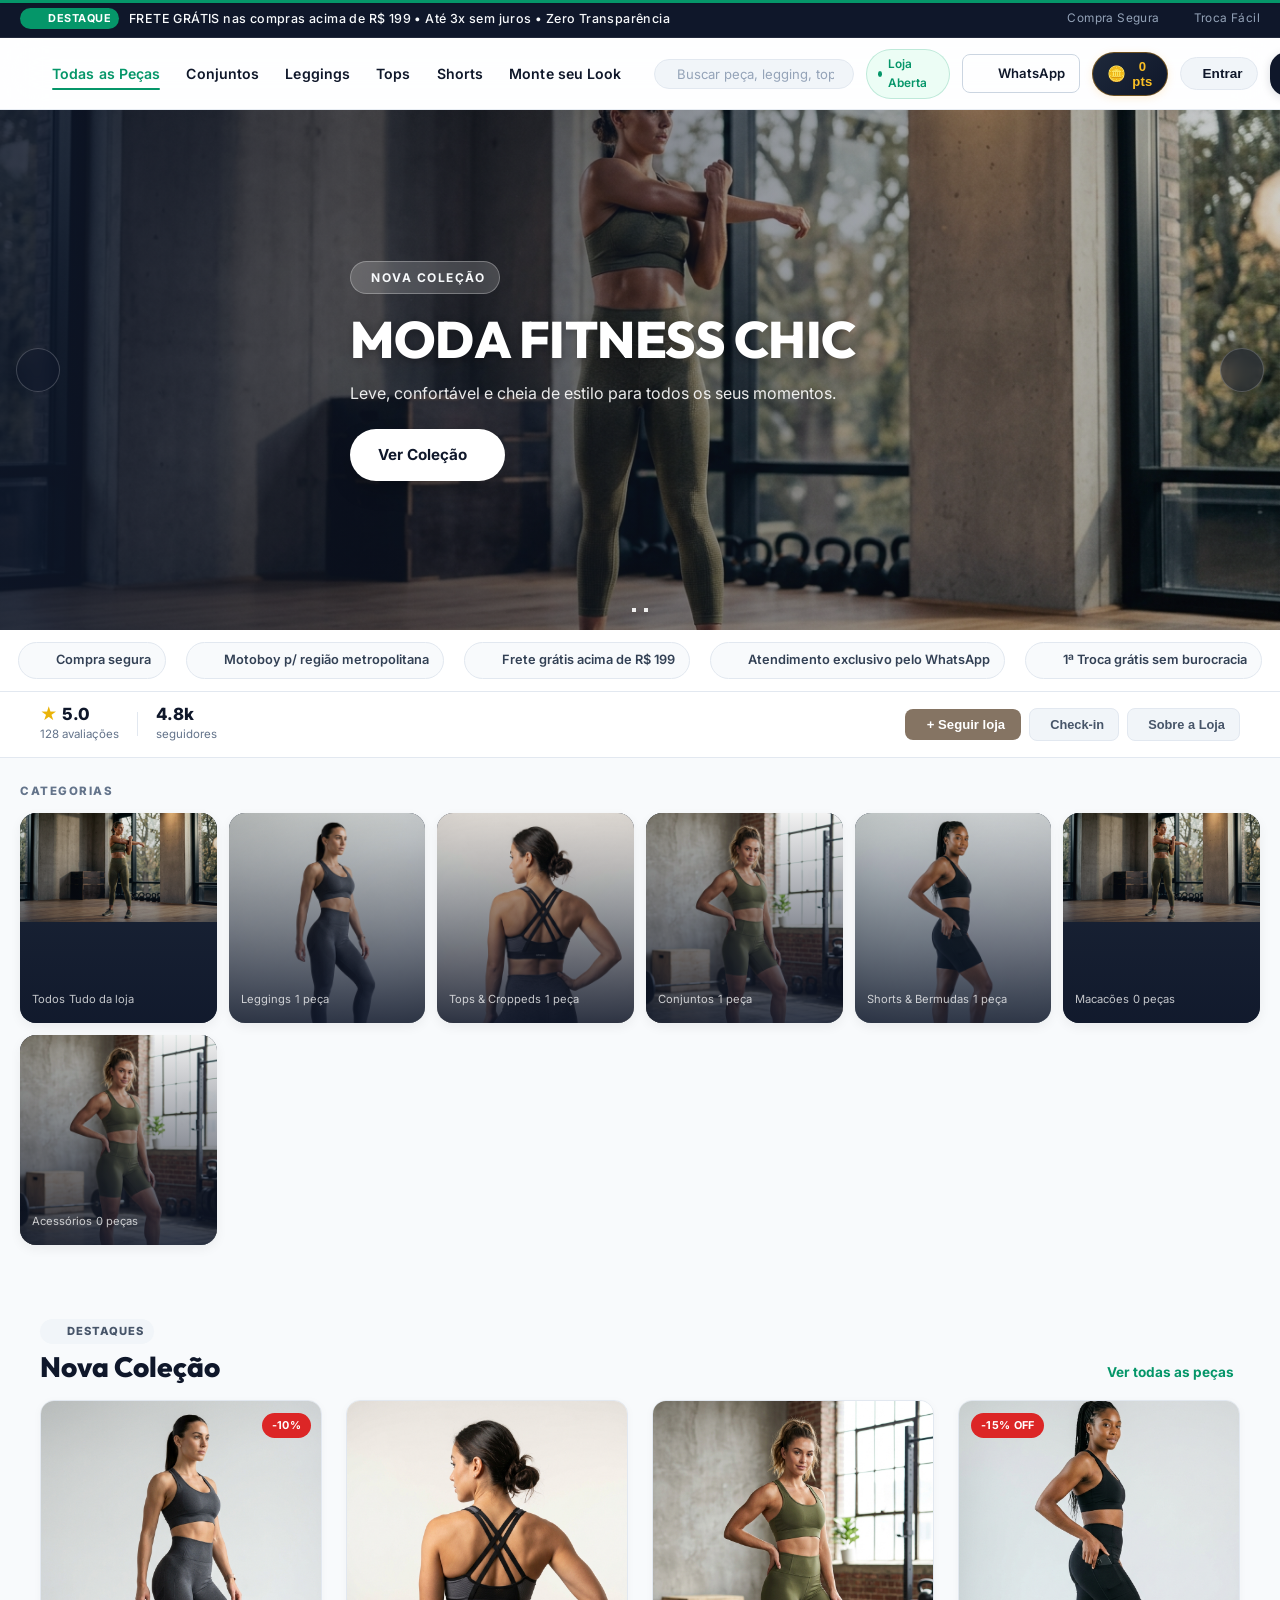
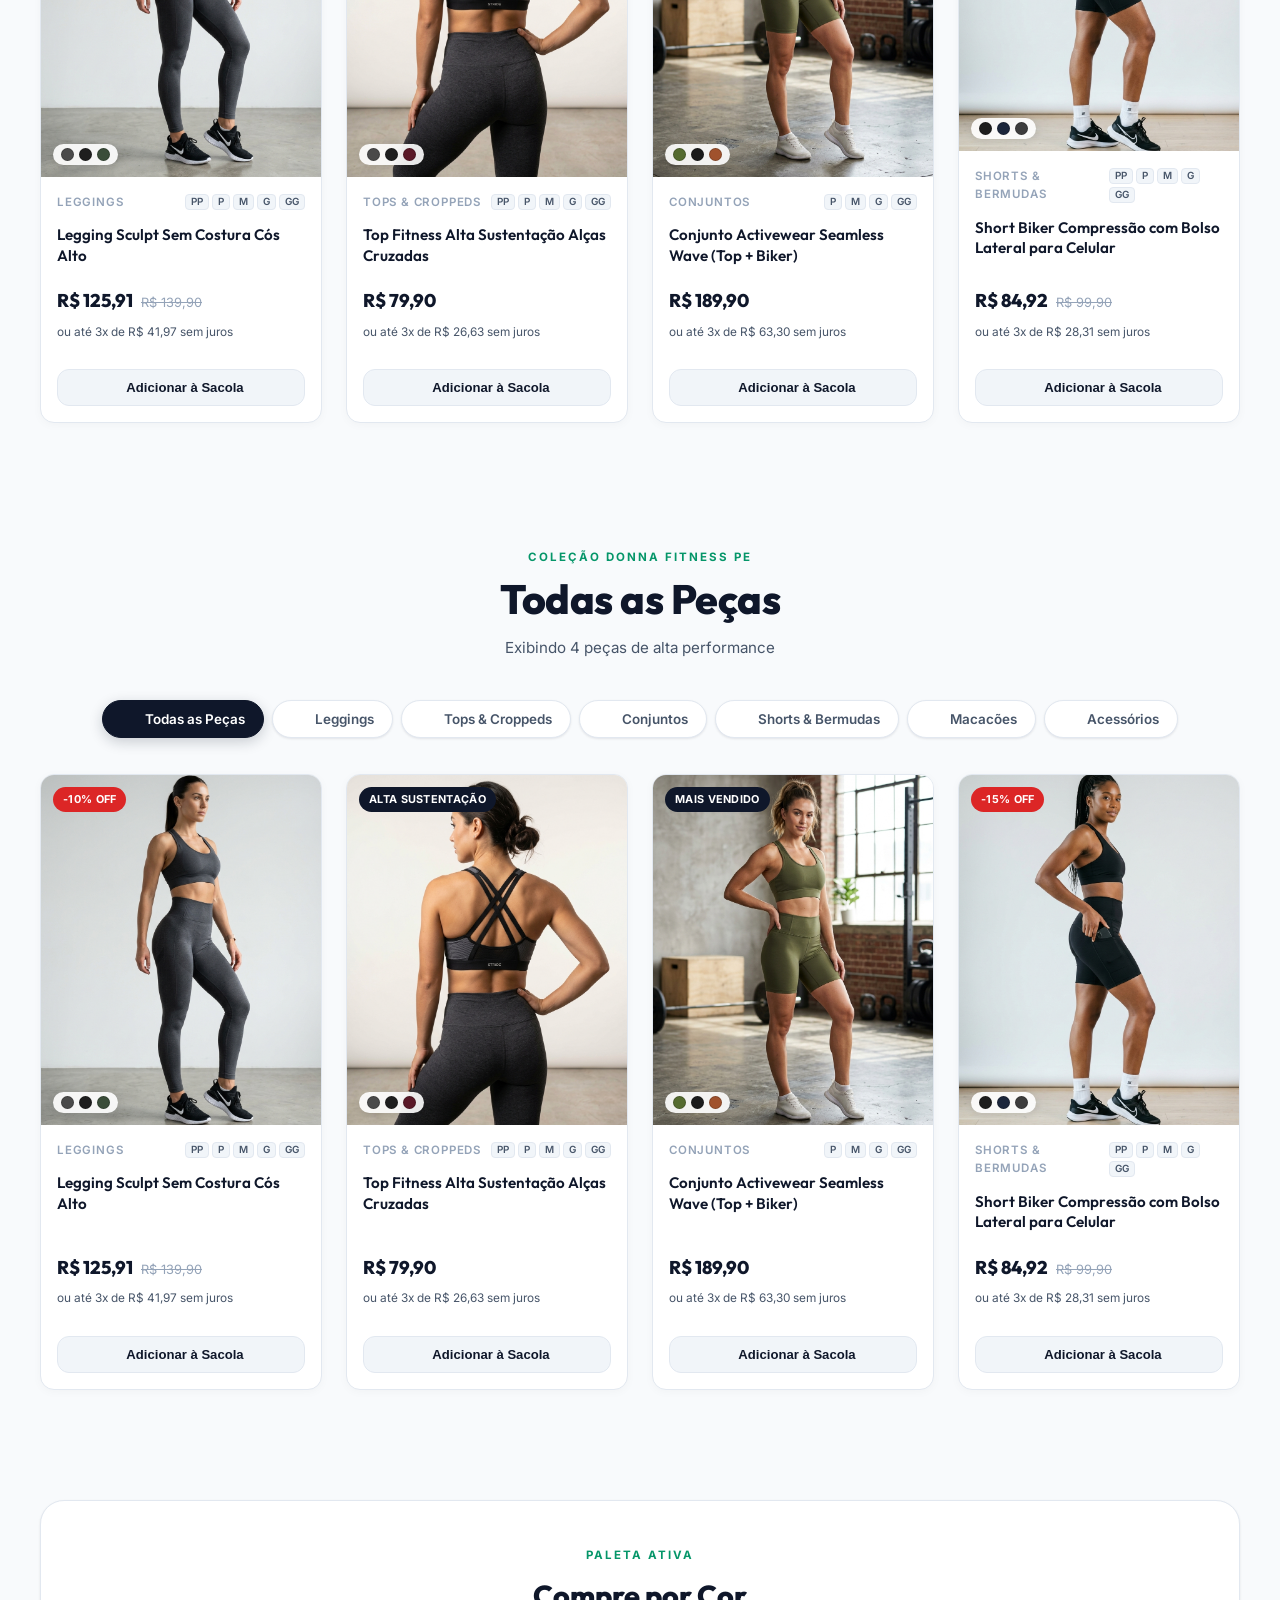
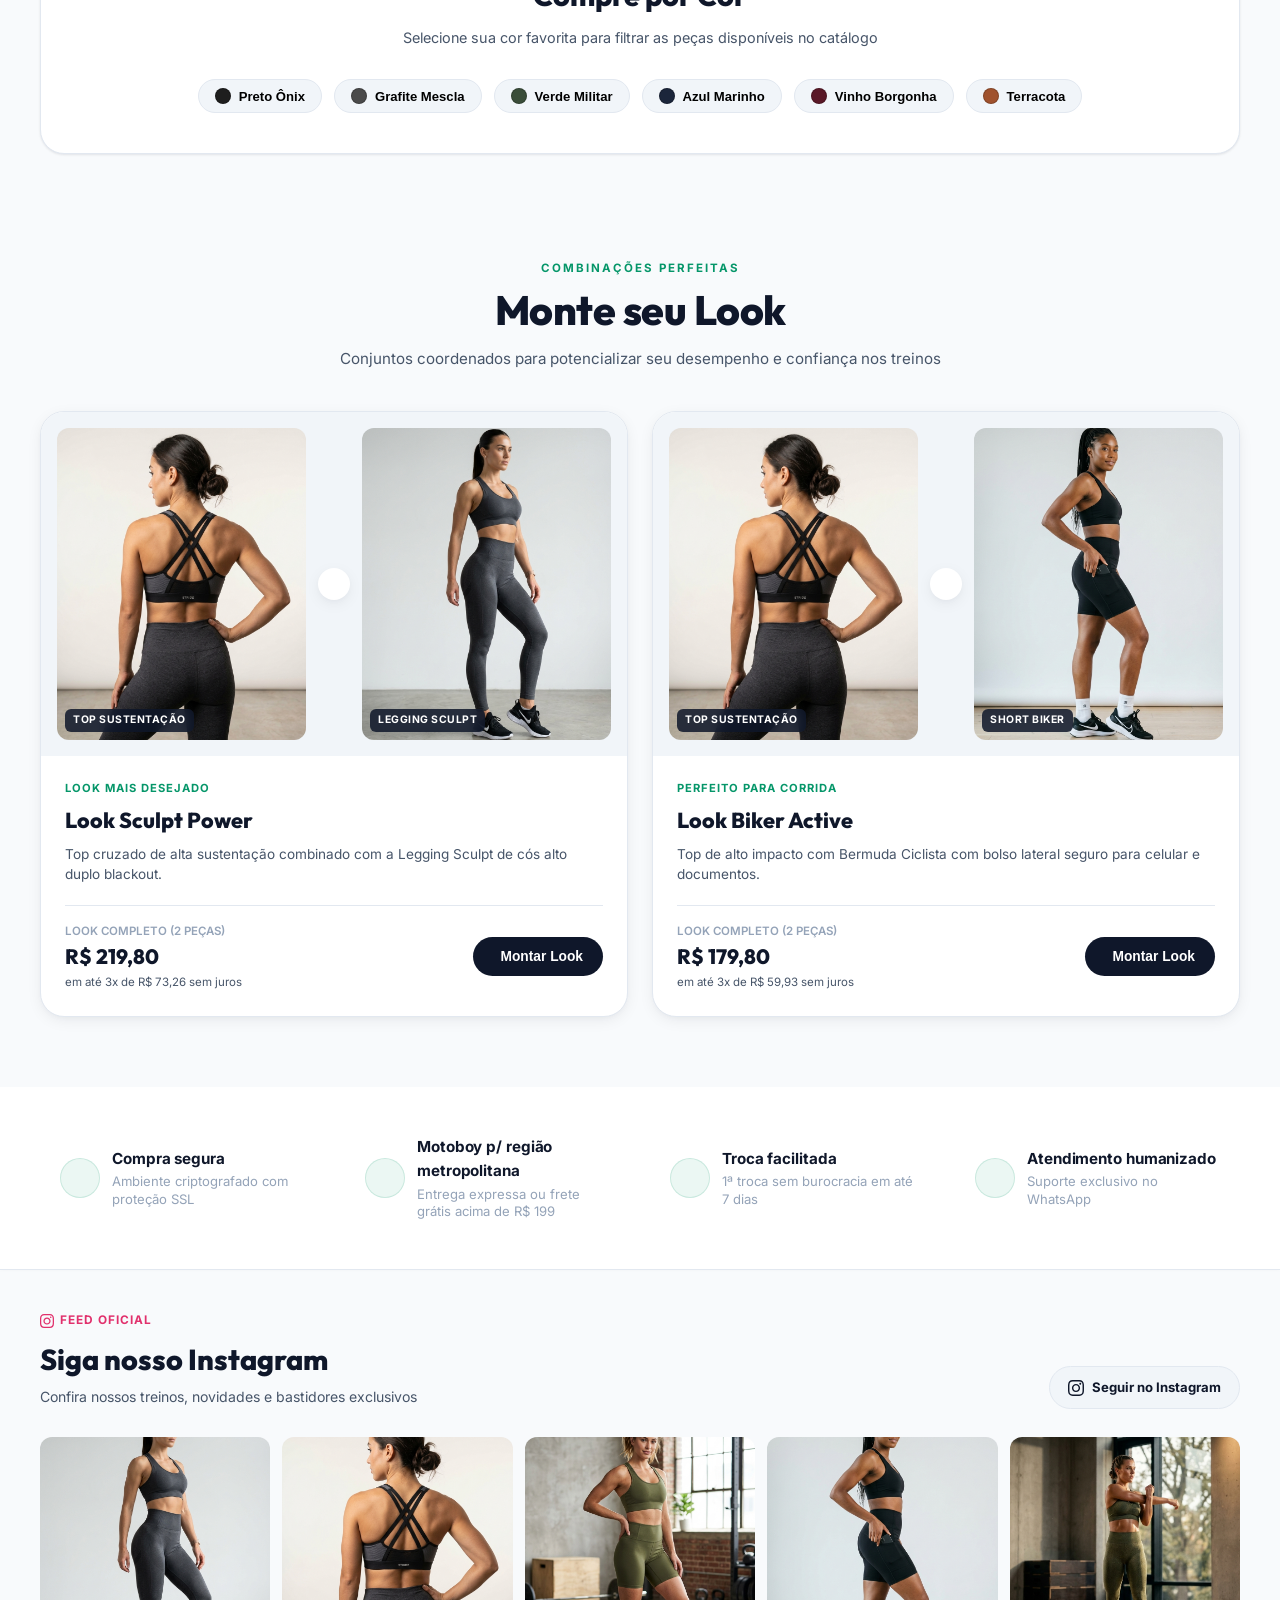
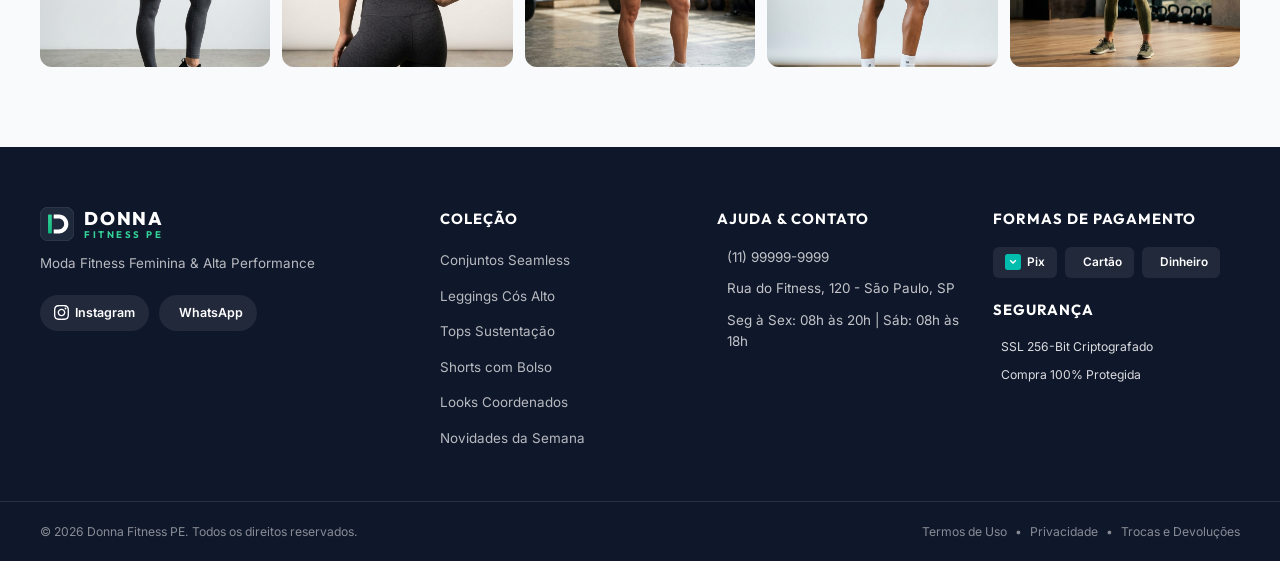
==== commit 4f8bdab7: "Minha mensagem de alteração" ====
--- a/admin.html
+++ b/admin.html
@@ -187,6 +187,10 @@
           <i data-lucide="ruler"></i>
           <span>Tamanhos</span>
         </div>
+        <div class="admin-nav-item" data-section="loyalty">
+          <i data-lucide="award"></i>
+          <span>Fidelidade & Pontos</span>
+        </div>
         <div class="admin-nav-item" data-section="security">
           <i data-lucide="shield-check"></i>
           <span>Senha & Backup</span>
@@ -786,7 +790,25 @@
             </div>
           </div>
 
-          <!-- Barra de Benefícios -->
+          <!-- Banners Principais & Rotativos -->
+          <div class="admin-card">
+            <div class="admin-card-header">
+              <h3>
+                <i data-lucide="layers"></i>
+                <span>Banners Principais & Rotativos (Hero Slider)</span>
+              </h3>
+              <button type="button" class="btn btn-secondary btn-sm" id="btn-add-banner">
+                <i data-lucide="plus"></i>
+                <span>+ Novo Banner</span>
+              </button>
+            </div>
+            <div class="admin-card-body">
+              <p style="font-size:0.85rem;color:var(--text-muted);margin-bottom:14px;">
+                Personalize os banners de destaque com imagens responsivas para desktop e celular, títulos, links e ordem de exibição.
+              </p>
+              <div id="banners-manager-list" class="banners-manager-list"></div>
+            </div>
+          </div>
           <div class="admin-card">
             <div class="admin-card-header">
               <h3>
@@ -1147,6 +1169,173 @@
             </div>
           </div>
         </div>
+      <!-- ===== 11. FIDELIDADE & RECOMPENSAS ===== -->
+      <div class="admin-section" id="section-loyalty">
+        <div class="admin-page-header">
+          <div>
+            <h2>Fidelidade & Recompensas</h2>
+            <p>Gerencie regras de pontos, catálogo de descontos, ajuste manual com auditoria e moderação de avaliações.</p>
+          </div>
+          <div class="admin-header-actions">
+            <button type="button" class="btn btn-primary" id="btn-new-reward">
+              <i data-lucide="plus"></i>
+              <span>Nova Recompensa</span>
+            </button>
+          </div>
+        </div>
+
+        <div style="display:flex;flex-direction:column;gap:20px;">
+          
+          <!-- Card: Regras de Pontuação -->
+          <div class="admin-card">
+            <div class="admin-card-header">
+              <h3>
+                <i data-lucide="settings"></i>
+                <span>Regras de Pontuação do Programa</span>
+              </h3>
+              <label class="toggle-switch">
+                <input type="checkbox" id="loyalty-enabled">
+                <span class="toggle-slider"></span>
+              </label>
+            </div>
+            <div class="admin-card-body">
+              <form id="loyalty-rules-form" onsubmit="window.AdminApp?.saveLoyaltyRules(event)">
+                <div class="admin-form-grid">
+                  <div class="form-group">
+                    <label for="loyalty-pts-real">Pontos por R$ 1,00 gasto</label>
+                    <input type="number" id="loyalty-pts-real" class="form-control" min="0" step="0.5" value="1">
+                    <small>Ex: R$ 1,00 = 1 ponto ou 2 pontos</small>
+                  </div>
+                  <div class="form-group">
+                    <label for="loyalty-pts-review">Pontos por Avaliação de Peça</label>
+                    <input type="number" id="loyalty-pts-review" class="form-control" min="0" value="30">
+                    <small>Concedido apenas uma vez por produto por cliente</small>
+                  </div>
+                  <div class="form-group">
+                    <label for="loyalty-pts-review-photo">Pontos por Avaliação com Foto (Total)</label>
+                    <input type="number" id="loyalty-pts-review-photo" class="form-control" min="0" value="50">
+                    <small>Bônus adicional para fotos reais do produto</small>
+                  </div>
+                  <div class="form-group">
+                    <label for="loyalty-pts-follow">Pontos por Seguir a Loja</label>
+                    <input type="number" id="loyalty-pts-follow" class="form-control" min="0" value="50">
+                    <small>Recompensa concedida apenas na 1ª ação válida</small>
+                  </div>
+                </div>
+
+                <div class="form-group" style="margin-top:14px;">
+                  <label for="loyalty-streak-input">Sequência de Check-in Diário (Dias 1 a 7, separados por vírgula)</label>
+                  <input type="text" id="loyalty-streak-input" class="form-control" value="10, 15, 20, 25, 30, 35, 40">
+                  <small>Valores em pontos para cada dia sucessivo (D1 até D7)</small>
+                </div>
+
+                <div style="display:flex;justify-content:flex-end;margin-top:16px;">
+                  <button type="submit" class="btn btn-primary" id="btn-save-loyalty-rules">
+                    <i data-lucide="save"></i>
+                    <span>Salvar Regras de Fidelidade</span>
+                  </button>
+                </div>
+              </form>
+            </div>
+          </div>
+
+          <!-- Card: Catálogo de Recompensas -->
+          <div class="admin-card">
+            <div class="admin-card-header">
+              <h3>
+                <i data-lucide="gift"></i>
+                <span>Catálogo de Recompensas</span>
+              </h3>
+            </div>
+            <div class="admin-card-body" style="padding:0;overflow-x:auto;">
+              <table class="admin-table" id="loyalty-rewards-table">
+                <thead>
+                  <tr>
+                    <th>Recompensa</th>
+                    <th>Tipo</th>
+                    <th>Valor</th>
+                    <th>Custo</th>
+                    <th>Ped. Mínimo</th>
+                    <th>Validade</th>
+                    <th>Status</th>
+                    <th style="text-align:right;">Ações</th>
+                  </tr>
+                </thead>
+                <tbody id="loyalty-rewards-tbody">
+                  <!-- Carregado via JS -->
+                </tbody>
+              </table>
+            </div>
+          </div>
+
+          <!-- Card: Ajuste Manual de Pontos com Auditoria -->
+          <div class="admin-card">
+            <div class="admin-card-header">
+              <h3>
+                <i data-lucide="sliders"></i>
+                <span>Ajuste Manual de Pontos (Auditoria Obrigatória)</span>
+              </h3>
+            </div>
+            <div class="admin-card-body">
+              <p style="font-size:0.85rem;color:var(--text-secondary);margin-bottom:14px;">
+                Nunca altera o saldo sem auditoria. Todo ajuste manual gera uma transação com ID do administrador e motivo registrado no extrato do cliente.
+              </p>
+              <form id="loyalty-adjust-form" onsubmit="window.AdminApp?.handleAdjustPoints(event)">
+                <div class="admin-form-grid">
+                  <div class="form-group">
+                    <label for="adjust-user-id">ID do Usuário (UUID) <span class="required">*</span></label>
+                    <input type="text" id="adjust-user-id" class="form-control" placeholder="Ex: 550e8400-e29b-41d4-a716-446655440000" required>
+                  </div>
+                  <div class="form-group">
+                    <label for="adjust-points-amount">Quantidade de Pontos <span class="required">*</span></label>
+                    <input type="number" id="adjust-points-amount" class="form-control" placeholder="Ex: +100 ou -50" required>
+                    <small>Valores positivos adicionam pontos; negativos debitam.</small>
+                  </div>
+                  <div class="form-group" style="grid-column: span 2;">
+                    <label for="adjust-reason">Motivo Obrigatório da Alteração <span class="required">*</span></label>
+                    <input type="text" id="adjust-reason" class="form-control" placeholder="Ex: Bonificação de aniversário de cliente VIP ou correção de divergência" required>
+                  </div>
+                </div>
+                <div style="display:flex;justify-content:flex-end;margin-top:14px;">
+                  <button type="submit" class="btn btn-primary" id="btn-submit-adjust">
+                    <i data-lucide="check"></i>
+                    <span>Efetuar Ajuste Auditado</span>
+                  </button>
+                </div>
+              </form>
+            </div>
+          </div>
+
+          <!-- Card: Moderação de Avaliações -->
+          <div class="admin-card">
+            <div class="admin-card-header">
+              <h3>
+                <i data-lucide="message-square"></i>
+                <span>Moderação de Avaliações de Produtos</span>
+              </h3>
+            </div>
+            <div class="admin-card-body" style="padding:0;overflow-x:auto;">
+              <table class="admin-table" id="admin-reviews-table">
+                <thead>
+                  <tr>
+                    <th>Data</th>
+                    <th>Produto</th>
+                    <th>Cliente</th>
+                    <th>Nota</th>
+                    <th>Comentário</th>
+                    <th>Foto</th>
+                    <th>Status</th>
+                    <th style="text-align:right;">Ações</th>
+                  </tr>
+                </thead>
+                <tbody id="admin-reviews-tbody">
+                  <!-- Carregado via JS -->
+                </tbody>
+              </table>
+            </div>
+          </div>
+
+        </div>
       </div>
 
     </main>
@@ -1391,6 +1580,80 @@
             <button type="submit" class="btn btn-primary">
               <i data-lucide="save"></i>
               <span>Salvar Categoria</span>
+            </button>
+          </div>
+        </form>
+      </div>
+    </div>
+  </div>
+
+  <!-- ===== REWARD FORM MODAL ===== -->
+  <div class="modal-overlay" id="reward-form-modal" role="dialog" aria-modal="true" aria-labelledby="reward-form-title">
+    <div class="modal" style="max-width:520px;">
+      <div class="modal-header">
+        <h3 id="reward-form-title">Cadastrar Recompensa</h3>
+        <button type="button" class="btn-close-modal" id="btn-close-reward-form" aria-label="Fechar">
+          <i data-lucide="x"></i>
+        </button>
+      </div>
+      <div class="modal-body">
+        <form id="reward-form" onsubmit="window.AdminApp?.saveReward(event)">
+          <input type="hidden" id="rf-id">
+          
+          <div class="form-group">
+            <label for="rf-title">Título da Recompensa <span class="required">*</span></label>
+            <input type="text" id="rf-title" class="form-control" placeholder="Ex: 10% OFF ou R$ 10 OFF" required>
+          </div>
+
+          <div class="form-group">
+            <label for="rf-description">Descrição / Condição</label>
+            <input type="text" id="rf-description" class="form-control" placeholder="Ex: Válido em qualquer pedido no checkout">
+          </div>
+
+          <div class="admin-form-grid">
+            <div class="form-group">
+              <label for="rf-type">Tipo de Benefício <span class="required">*</span></label>
+              <select id="rf-type" class="form-control" required>
+                <option value="percent">Porcentagem (% OFF)</option>
+                <option value="fixed">Valor Fixo (R$ OFF)</option>
+                <option value="free_shipping">Frete Grátis</option>
+              </select>
+            </div>
+            <div class="form-group">
+              <label for="rf-value">Valor do Desconto</label>
+              <input type="number" id="rf-value" class="form-control" min="0" step="0.5" value="10">
+              <small>Em % ou em R$ (0 para frete grátis)</small>
+            </div>
+          </div>
+
+          <div class="admin-form-grid">
+            <div class="form-group">
+              <label for="rf-cost">Custo em Pontos <span class="required">*</span></label>
+              <input type="number" id="rf-cost" class="form-control" min="1" value="700" required>
+            </div>
+            <div class="form-group">
+              <label for="rf-min-order">Pedido Mínimo (R$)</label>
+              <input type="number" id="rf-min-order" class="form-control" min="0" step="1" value="0">
+            </div>
+          </div>
+
+          <div class="admin-form-grid">
+            <div class="form-group">
+              <label for="rf-max-discount">Desconto Máximo (R$)</label>
+              <input type="number" id="rf-max-discount" class="form-control" min="0" step="1" value="0">
+              <small>0 para sem limite máximo</small>
+            </div>
+            <div class="form-group">
+              <label for="rf-validity">Validade do Cupom (dias)</label>
+              <input type="number" id="rf-validity" class="form-control" min="1" value="30">
+            </div>
+          </div>
+
+          <div style="display:flex;gap:10px;justify-content:flex-end;margin-top:20px;">
+            <button type="button" class="btn btn-secondary" id="btn-cancel-reward">Cancelar</button>
+            <button type="submit" class="btn btn-primary">
+              <i data-lucide="save"></i>
+              <span>Salvar Recompensa</span>
             </button>
           </div>
         </form>
--- a/css/style.css
+++ b/css/style.css
@@ -5572,3 +5572,1883 @@
   border: 1px solid #DDD6FE;
   color: #5B21B6;
 }
+
+/* ============================================================
+   NOVO DESIGN: BOUTIQUE SOCIAL COMMERCE & CONTA DE CLIENTE
+   Inspirado no conceito da referência visual (JoyModa)
+   Mantendo a identidade exclusiva Donna Fitness PE
+   ============================================================ */
+
+/* Top Accent & Verified Store Badge */
+.brand-verified-badge {
+  display: inline-flex;
+  align-items: center;
+  justify-content: center;
+  width: 17px;
+  height: 17px;
+  background: #0284C7;
+  color: #FFFFFF;
+  border-radius: 50%;
+  font-size: 10px;
+  margin-left: 6px;
+  flex-shrink: 0;
+  vertical-align: middle;
+}
+
+.brand-verified-badge svg {
+  width: 10px;
+  height: 10px;
+  stroke-width: 3;
+}
+
+/* Header Customer Account Button */
+.btn-header-account {
+  display: inline-flex;
+  align-items: center;
+  gap: 8px;
+  background: var(--surface-alt, #F1F5F9);
+  border: 1px solid var(--border, #E2E8F0);
+  border-radius: 9999px;
+  padding: 8px 14px;
+  font-size: 0.85rem;
+  font-weight: 600;
+  color: var(--carbon, #0F172A);
+  cursor: pointer;
+  transition: all 0.2s cubic-bezier(0.4, 0, 0.2, 1);
+}
+
+.btn-header-account:hover {
+  background: #E2E8F0;
+  border-color: #CBD5E1;
+  transform: translateY(-1px);
+}
+
+.btn-header-account.logged {
+  background: rgba(5, 150, 105, 0.1);
+  border-color: rgba(5, 150, 105, 0.3);
+  color: #065F46;
+}
+
+.account-logged-dot {
+  width: 8px;
+  height: 8px;
+  background: #10B981;
+  border-radius: 50%;
+  box-shadow: 0 0 0 2px #FFFFFF;
+}
+
+/* ===== HERO BANNER SLIDER ===== */
+.hero-slider-section {
+  position: relative;
+  width: 100%;
+  overflow: hidden;
+  background: #0F172A;
+}
+
+.hero-slider-container {
+  position: relative;
+  width: 100%;
+  min-height: 480px;
+}
+
+@media (min-width: 768px) {
+  .hero-slider-container {
+    min-height: 520px;
+  }
+}
+
+.hero-slide {
+  position: absolute;
+  top: 0;
+  left: 0;
+  width: 100%;
+  height: 100%;
+  opacity: 0;
+  visibility: hidden;
+  transition: opacity 0.6s ease, visibility 0.6s ease;
+  display: flex;
+  align-items: center;
+}
+
+.hero-slide.active {
+  opacity: 1;
+  visibility: visible;
+  z-index: 1;
+}
+
+.hero-slide-bg {
+  position: absolute;
+  top: 0;
+  left: 0;
+  width: 100%;
+  height: 100%;
+  background-size: cover;
+  background-position: center;
+  transform: scale(1.02);
+  transition: transform 6s cubic-bezier(0.25, 1, 0.5, 1);
+}
+
+.hero-slide.active .hero-slide-bg {
+  transform: scale(1);
+}
+
+.hero-slide-overlay {
+  position: absolute;
+  top: 0;
+  left: 0;
+  width: 100%;
+  height: 100%;
+  background: linear-gradient(90deg, rgba(15, 23, 42, 0.85) 0%, rgba(15, 23, 42, 0.5) 50%, rgba(15, 23, 42, 0.2) 100%);
+}
+
+@media (max-width: 640px) {
+  .hero-slide-overlay {
+    background: linear-gradient(180deg, rgba(15, 23, 42, 0.3) 0%, rgba(15, 23, 42, 0.85) 100%);
+  }
+}
+
+.hero-slide-content {
+  position: relative;
+  z-index: 2;
+  color: #FFFFFF;
+  max-width: 620px;
+  padding: 40px 20px;
+}
+
+.hero-badge-pill {
+  display: inline-flex;
+  align-items: center;
+  gap: 6px;
+  background: rgba(255, 255, 255, 0.18);
+  backdrop-filter: blur(8px);
+  -webkit-backdrop-filter: blur(8px);
+  border: 1px solid rgba(255, 255, 255, 0.28);
+  border-radius: 9999px;
+  padding: 6px 14px;
+  font-size: 0.75rem;
+  font-weight: 700;
+  letter-spacing: 1.5px;
+  text-transform: uppercase;
+  color: #F8FAFC;
+  margin-bottom: 16px;
+}
+
+.hero-slide-title {
+  font-family: var(--font-display, 'Outfit', sans-serif);
+  font-size: 2.2rem;
+  font-weight: 800;
+  line-height: 1.15;
+  letter-spacing: -0.5px;
+  color: #FFFFFF;
+  margin-bottom: 12px;
+  text-shadow: 0 2px 10px rgba(0, 0, 0, 0.3);
+}
+
+@media (min-width: 768px) {
+  .hero-slide-title {
+    font-size: 3.2rem;
+  }
+}
+
+.hero-slide-subtitle {
+  font-size: 1rem;
+  line-height: 1.5;
+  color: rgba(255, 255, 255, 0.9);
+  margin-bottom: 24px;
+  max-width: 520px;
+}
+
+.hero-slide-btn {
+  display: inline-flex;
+  align-items: center;
+  gap: 10px;
+  background: #FFFFFF;
+  color: #0F172A;
+  border: none;
+  border-radius: 9999px;
+  padding: 14px 28px;
+  font-size: 0.95rem;
+  font-weight: 700;
+  text-decoration: none;
+  cursor: pointer;
+  box-shadow: 0 10px 25px -5px rgba(0, 0, 0, 0.3);
+  transition: all 0.25s ease;
+}
+
+.hero-slide-btn:hover {
+  background: #F1F5F9;
+  transform: translateY(-2px);
+  box-shadow: 0 14px 28px -4px rgba(0, 0, 0, 0.4);
+}
+
+/* Slider Controls */
+.hero-slider-arrow {
+  position: absolute;
+  top: 50%;
+  transform: translateY(-50%);
+  z-index: 5;
+  width: 44px;
+  height: 44px;
+  border-radius: 50%;
+  background: rgba(15, 23, 42, 0.5);
+  backdrop-filter: blur(8px);
+  -webkit-backdrop-filter: blur(8px);
+  border: 1px solid rgba(255, 255, 255, 0.2);
+  color: #FFFFFF;
+  display: flex;
+  align-items: center;
+  justify-content: center;
+  cursor: pointer;
+  transition: all 0.2s;
+}
+
+.hero-slider-arrow:hover {
+  background: rgba(15, 23, 42, 0.85);
+  transform: translateY(-50%) scale(1.08);
+}
+
+.hero-slider-prev { left: 16px; }
+.hero-slider-next { right: 16px; }
+
+@media (max-width: 640px) {
+  .hero-slider-arrow {
+    display: none;
+  }
+}
+
+.hero-slider-dots {
+  position: absolute;
+  bottom: 18px;
+  left: 50%;
+  transform: translateX(-50%);
+  z-index: 5;
+  display: flex;
+  gap: 8px;
+}
+
+.hero-dot {
+  width: 24px;
+  height: 4px;
+  border-radius: 2px;
+  background: rgba(255, 255, 255, 0.4);
+  cursor: pointer;
+  transition: all 0.25s ease;
+}
+
+.hero-dot.active {
+  width: 36px;
+  background: #FFFFFF;
+}
+
+/* ===== BARRA DE BENEFÍCIOS (CONCEITO JOYMODA) ===== */
+.chic-benefits-bar {
+  background: #FFFFFF;
+  border-bottom: 1px solid #E2E8F0;
+  padding: 12px 0;
+  overflow-x: auto;
+  scrollbar-width: none;
+}
+
+.chic-benefits-bar::-webkit-scrollbar {
+  display: none;
+}
+
+.chic-benefits-inner {
+  display: flex;
+  align-items: center;
+  gap: 20px;
+  min-width: max-content;
+  padding: 0 16px;
+  margin: 0 auto;
+}
+
+@media (min-width: 1024px) {
+  .chic-benefits-inner {
+    justify-content: center;
+    min-width: unset;
+  }
+}
+
+.chic-benefit-pill {
+  display: inline-flex;
+  align-items: center;
+  gap: 8px;
+  background: #F8FAFC;
+  border: 1px solid #E2E8F0;
+  border-radius: 9999px;
+  padding: 7px 14px;
+  font-size: 0.8rem;
+  font-weight: 600;
+  color: #334155;
+  white-space: nowrap;
+}
+
+.chic-benefit-pill i, .chic-benefit-pill svg {
+  width: 15px;
+  height: 15px;
+  color: #059669;
+}
+
+/* ===== BOUTIQUE SOCIAL PROOF STRIP (REFERÊNCIA) ===== */
+.boutique-bio-strip {
+  background: #FFFFFF;
+  border-bottom: 1px solid #E2E8F0;
+  padding: 14px 0;
+}
+
+.boutique-bio-inner {
+  display: flex;
+  align-items: center;
+  justify-content: space-between;
+  flex-wrap: wrap;
+  gap: 12px;
+}
+
+.boutique-stats-row {
+  display: flex;
+  align-items: center;
+  gap: 18px;
+}
+
+.boutique-stat-item {
+  display: flex;
+  flex-direction: column;
+}
+
+.boutique-stat-main {
+  display: flex;
+  align-items: center;
+  gap: 5px;
+  font-size: 1.05rem;
+  font-weight: 800;
+  color: #0F172A;
+  line-height: 1;
+}
+
+.boutique-stat-main .star-icon {
+  color: #EAB308;
+}
+
+.boutique-stat-sub {
+  font-size: 0.72rem;
+  color: #64748B;
+  margin-top: 2px;
+}
+
+.boutique-actions-row {
+  display: flex;
+  align-items: center;
+  gap: 8px;
+}
+
+.btn-follow-store {
+  display: inline-flex;
+  align-items: center;
+  gap: 6px;
+  background: #857463;
+  color: #FFFFFF;
+  border: none;
+  border-radius: 8px;
+  padding: 8px 16px;
+  font-size: 0.82rem;
+  font-weight: 700;
+  cursor: pointer;
+  transition: all 0.2s ease;
+}
+
+.btn-follow-store:hover {
+  background: #6E5F50;
+}
+
+.btn-follow-store.following {
+  background: #E2E8F0;
+  color: #334155;
+}
+
+.btn-bio-action {
+  display: inline-flex;
+  align-items: center;
+  gap: 6px;
+  background: #F1F5F9;
+  border: 1px solid #E2E8F0;
+  border-radius: 8px;
+  padding: 8px 14px;
+  font-size: 0.8rem;
+  font-weight: 600;
+  color: #475569;
+  cursor: pointer;
+  transition: all 0.2s ease;
+}
+
+.btn-bio-action:hover {
+  background: #E2E8F0;
+  color: #0F172A;
+}
+
+/* ===== CATEGORIAS VISUAIS (CARDS COM SCROLL SUAVE NO MOBILE) ===== */
+.chic-categories-section {
+  padding: 24px 0 16px;
+}
+
+.section-label-chic {
+  font-size: 0.72rem;
+  font-weight: 800;
+  letter-spacing: 1.5px;
+  text-transform: uppercase;
+  color: #64748B;
+  display: block;
+  margin-bottom: 12px;
+}
+
+.chic-categories-scroll-wrap {
+  position: relative;
+  width: 100%;
+}
+
+.chic-categories-track {
+  display: flex;
+  gap: 12px;
+  overflow-x: auto;
+  scroll-behavior: smooth;
+  scroll-snap-type: x mandatory;
+  -webkit-overflow-scrolling: touch;
+  scrollbar-width: none;
+  padding-bottom: 6px;
+}
+
+.chic-categories-track::-webkit-scrollbar {
+  display: none;
+}
+
+@media (min-width: 1024px) {
+  .chic-categories-track {
+    display: grid;
+    grid-template-columns: repeat(6, 1fr);
+    overflow-x: visible;
+  }
+}
+
+.chic-cat-card {
+  position: relative;
+  flex: 0 0 135px;
+  height: 180px;
+  border-radius: 16px;
+  overflow: hidden;
+  cursor: pointer;
+  scroll-snap-align: start;
+  box-shadow: 0 4px 12px rgba(0, 0, 0, 0.06);
+  transition: transform 0.25s cubic-bezier(0.4, 0, 0.2, 1), box-shadow 0.25s ease;
+  background: #1E293B;
+}
+
+@media (min-width: 768px) {
+  .chic-cat-card {
+    flex: 0 0 160px;
+    height: 210px;
+  }
+}
+
+.chic-cat-card:hover {
+  transform: translateY(-4px);
+  box-shadow: 0 8px 24px rgba(0, 0, 0, 0.12);
+}
+
+.chic-cat-media {
+  position: absolute;
+  top: 0;
+  left: 0;
+  width: 100%;
+  height: 100%;
+}
+
+.chic-cat-media img {
+  width: 100%;
+  height: 100%;
+  object-fit: cover;
+  transition: transform 0.5s ease;
+}
+
+.chic-cat-card:hover .chic-cat-media img {
+  transform: scale(1.05);
+}
+
+.chic-cat-overlay {
+  position: absolute;
+  top: 0;
+  left: 0;
+  width: 100%;
+  height: 100%;
+  background: linear-gradient(180deg, rgba(0,0,0,0.05) 0%, rgba(15,23,42,0.85) 100%);
+}
+
+.chic-cat-info {
+  position: absolute;
+  bottom: 0;
+  left: 0;
+  width: 100%;
+  padding: 12px;
+  color: #FFFFFF;
+  z-index: 2;
+}
+
+.chic-cat-info h4 {
+  font-family: var(--font-display, 'Outfit', sans-serif);
+  font-size: 0.95rem;
+  font-weight: 700;
+  margin-bottom: 2px;
+  color: #FFFFFF;
+}
+
+.chic-cat-info span {
+  font-size: 0.7rem;
+  color: rgba(255, 255, 255, 0.75);
+}
+
+/* Card 'Todos / Tudo da Loja' */
+.chic-cat-card.all-card .chic-cat-media {
+  background: linear-gradient(135deg, #1E293B 0%, #0F172A 100%);
+  display: flex;
+  align-items: center;
+  justify-content: center;
+}
+
+.chic-cat-all-emblem {
+  width: 48px;
+  height: 48px;
+  border-radius: 50%;
+  background: radial-gradient(circle, #E2D3B3 0%, #857463 100%);
+  display: flex;
+  align-items: center;
+  justify-content: center;
+  color: #0F172A;
+  box-shadow: 0 4px 12px rgba(0,0,0,0.2);
+  margin-bottom: 8px;
+}
+
+/* ===== PRODUTOS COM TOP BADGES (DESTAQUES) ===== */
+.chic-section-header {
+  display: flex;
+  align-items: flex-end;
+  justify-content: space-between;
+  margin-bottom: 16px;
+  padding-top: 12px;
+}
+
+.chic-badge-pill {
+  display: inline-flex;
+  align-items: center;
+  gap: 4px;
+  background: #F1F5F9;
+  border-radius: 9999px;
+  padding: 4px 10px;
+  font-size: 0.7rem;
+  font-weight: 800;
+  letter-spacing: 1px;
+  text-transform: uppercase;
+  color: #475569;
+  margin-bottom: 6px;
+}
+
+.chic-section-title {
+  font-family: var(--font-display, 'Outfit', sans-serif);
+  font-size: 1.4rem;
+  font-weight: 800;
+  color: #0F172A;
+  line-height: 1.2;
+}
+
+@media (min-width: 768px) {
+  .chic-section-title {
+    font-size: 1.75rem;
+  }
+}
+
+/* Top 1, Top 2, Top 3 Badges nos Cards */
+.product-top-badge {
+  position: absolute;
+  top: 10px;
+  left: 10px;
+  z-index: 3;
+  background: rgba(15, 23, 42, 0.9);
+  color: #F8FAFC;
+  padding: 4px 9px;
+  border-radius: 6px;
+  font-size: 0.7rem;
+  font-weight: 800;
+  letter-spacing: 0.5px;
+  display: inline-flex;
+  align-items: center;
+  gap: 4px;
+}
+
+.product-discount-pill {
+  position: absolute;
+  top: 10px;
+  right: 10px;
+  z-index: 3;
+  background: #DC2626;
+  color: #FFFFFF;
+  padding: 4px 8px;
+  border-radius: 6px;
+  font-size: 0.72rem;
+  font-weight: 800;
+}
+
+/* ===== MOBILE FIXED BOTTOM NAVIGATION BAR ===== */
+.mobile-bottom-nav {
+  position: fixed;
+  bottom: 0;
+  left: 0;
+  right: 0;
+  z-index: 990;
+  background: rgba(255, 255, 255, 0.97);
+  backdrop-filter: blur(16px);
+  -webkit-backdrop-filter: blur(16px);
+  border-top: 1px solid #E2E8F0;
+  box-shadow: 0 -4px 16px rgba(15, 23, 42, 0.06);
+  padding: 6px 12px;
+  padding-bottom: calc(6px + var(--safe-bottom));
+  display: flex;
+  align-items: center;
+  justify-content: space-around;
+}
+
+@media (min-width: 769px) {
+  .mobile-bottom-nav {
+    display: none !important;
+  }
+}
+
+body {
+  padding-bottom: calc(72px + var(--safe-bottom));
+}
+
+@media (min-width: 769px) {
+  body {
+    padding-bottom: 0;
+  }
+}
+
+.bottom-nav-btn {
+  display: flex;
+  flex-direction: column;
+  align-items: center;
+  justify-content: center;
+  background: none;
+  border: none;
+  padding: 4px 8px;
+  color: #64748B;
+  font-size: 0.68rem;
+  font-weight: 600;
+  cursor: pointer;
+  position: relative;
+  transition: all 0.2s ease;
+  min-width: 58px;
+}
+
+.bottom-nav-btn i, .bottom-nav-btn svg {
+  width: 20px;
+  height: 20px;
+  margin-bottom: 2px;
+  transition: transform 0.2s ease;
+}
+
+.bottom-nav-btn:hover {
+  color: #0F172A;
+}
+
+.bottom-nav-btn.active {
+  color: #059669;
+}
+
+.bottom-nav-btn.active i, .bottom-nav-btn.active svg {
+  transform: translateY(-2px);
+  stroke-width: 2.3;
+}
+
+.bottom-nav-badge {
+  position: absolute;
+  top: 0;
+  right: 12px;
+  background: #DC2626;
+  color: #FFFFFF;
+  border-radius: 9999px;
+  min-width: 16px;
+  height: 16px;
+  padding: 0 4px;
+  font-size: 0.62rem;
+  font-weight: 800;
+  display: flex;
+  align-items: center;
+  justify-content: center;
+}
+
+/* ===== CUSTOMER ACCOUNT & AUTH MODALS ===== */
+.modal-auth-card {
+  max-width: 440px;
+  width: 100%;
+}
+
+.auth-header-logo {
+  text-align: center;
+  margin-bottom: 16px;
+}
+
+.auth-tabs {
+  display: flex;
+  background: #F1F5F9;
+  border-radius: 10px;
+  padding: 4px;
+  margin-bottom: 20px;
+}
+
+.auth-tab-btn {
+  flex: 1;
+  padding: 8px 12px;
+  border: none;
+  background: none;
+  font-size: 0.85rem;
+  font-weight: 700;
+  color: #64748B;
+  border-radius: 8px;
+  cursor: pointer;
+  transition: all 0.2s ease;
+}
+
+.auth-tab-btn.active {
+  background: #FFFFFF;
+  color: #0F172A;
+  box-shadow: 0 2px 6px rgba(0, 0, 0, 0.06);
+}
+
+.btn-google-oauth {
+  width: 100%;
+  display: flex;
+  align-items: center;
+  justify-content: center;
+  gap: 12px;
+  background: #FFFFFF;
+  border: 1px solid #CBD5E1;
+  border-radius: 10px;
+  padding: 12px 18px;
+  font-size: 0.92rem;
+  font-weight: 600;
+  color: #1E293B;
+  cursor: pointer;
+  transition: all 0.2s ease;
+  box-shadow: 0 1px 3px rgba(0, 0, 0, 0.04);
+}
+
+.btn-google-oauth:hover {
+  background: #F8FAFC;
+  border-color: #94A3B8;
+  transform: translateY(-1px);
+}
+
+.auth-divider-wrap {
+  display: flex;
+  align-items: center;
+  text-align: center;
+  margin: 18px 0;
+}
+
+.auth-divider-wrap::before, .auth-divider-wrap::after {
+  content: '';
+  flex: 1;
+  border-bottom: 1px solid #E2E8F0;
+}
+
+.auth-divider-wrap span {
+  padding: 0 12px;
+  font-size: 0.78rem;
+  color: #94A3B8;
+  text-transform: uppercase;
+  letter-spacing: 0.5px;
+}
+
+.btn-submit-auth {
+  width: 100%;
+  background: #059669;
+  color: #FFFFFF;
+  border: none;
+  border-radius: 10px;
+  padding: 13px 20px;
+  font-size: 0.95rem;
+  font-weight: 700;
+  cursor: pointer;
+  transition: all 0.2s ease;
+  margin-top: 10px;
+  display: flex;
+  align-items: center;
+  justify-content: center;
+  gap: 8px;
+}
+
+.btn-submit-auth:hover {
+  background: #047857;
+  transform: translateY(-1px);
+}
+
+.btn-submit-auth:disabled {
+  opacity: 0.6;
+  cursor: not-allowed;
+  transform: none;
+}
+
+/* Minha Conta Dashboard */
+.modal-account-card {
+  max-width: 680px;
+  width: 100%;
+}
+
+.account-user-banner {
+  display: flex;
+  align-items: center;
+  gap: 16px;
+  padding: 16px;
+  background: linear-gradient(135deg, #F8FAFC 0%, #F1F5F9 100%);
+  border: 1px solid #E2E8F0;
+  border-radius: 14px;
+  margin-bottom: 20px;
+}
+
+.account-avatar {
+  width: 52px;
+  height: 52px;
+  border-radius: 50%;
+  background: #059669;
+  color: #FFFFFF;
+  display: flex;
+  align-items: center;
+  justify-content: center;
+  font-size: 1.25rem;
+  font-weight: 800;
+  flex-shrink: 0;
+}
+
+.account-user-meta h4 {
+  font-size: 1.1rem;
+  font-weight: 800;
+  color: #0F172A;
+  margin-bottom: 2px;
+}
+
+.account-user-meta p {
+  font-size: 0.82rem;
+  color: #64748B;
+}
+
+.account-nav-tabs {
+  display: flex;
+  gap: 6px;
+  border-bottom: 1px solid #E2E8F0;
+  margin-bottom: 20px;
+  overflow-x: auto;
+  scrollbar-width: none;
+}
+
+.account-nav-tab {
+  padding: 10px 16px;
+  border: none;
+  background: none;
+  font-size: 0.88rem;
+  font-weight: 600;
+  color: #64748B;
+  border-bottom: 2px solid transparent;
+  cursor: pointer;
+  white-space: nowrap;
+  display: inline-flex;
+  align-items: center;
+  gap: 8px;
+  transition: all 0.2s ease;
+}
+
+.account-nav-tab:hover {
+  color: #0F172A;
+}
+
+.account-nav-tab.active {
+  color: #059669;
+  border-bottom-color: #059669;
+}
+
+/* Order Cards */
+.order-history-card {
+  border: 1px solid #E2E8F0;
+  border-radius: 12px;
+  padding: 16px;
+  margin-bottom: 12px;
+  background: #FFFFFF;
+  transition: all 0.2s ease;
+}
+
+.order-history-card:hover {
+  border-color: #CBD5E1;
+  box-shadow: 0 4px 12px rgba(0, 0, 0, 0.04);
+}
+
+.order-card-header {
+  display: flex;
+  align-items: center;
+  justify-content: space-between;
+  margin-bottom: 10px;
+}
+
+.order-num {
+  font-weight: 800;
+  font-size: 0.95rem;
+  color: #0F172A;
+}
+
+.order-date {
+  font-size: 0.78rem;
+  color: #94A3B8;
+}
+
+.order-status-badge {
+  padding: 4px 10px;
+  border-radius: 9999px;
+  font-size: 0.75rem;
+  font-weight: 700;
+  text-transform: capitalize;
+  display: inline-flex;
+  align-items: center;
+  gap: 5px;
+}
+
+.order-status-badge.status-novo, .order-status-badge.status-recebido {
+  background: #E0F2FE;
+  color: #0369A1;
+}
+
+.order-status-badge.status-preparando {
+  background: #FEF3C7;
+  color: #B45309;
+}
+
+.order-status-badge.status-enviado {
+  background: #EDE9FE;
+  color: #6D28D9;
+}
+
+.order-status-badge.status-entregue {
+  background: #DCFCE7;
+  color: #15803D;
+}
+
+.order-status-badge.status-cancelado {
+  background: #FEE2E2;
+  color: #B91C1C;
+}
+
+.order-card-summary {
+  display: flex;
+  align-items: center;
+  justify-content: space-between;
+  border-top: 1px dashed #E2E8F0;
+  padding-top: 12px;
+  margin-top: 10px;
+}
+
+.order-total-val {
+  font-weight: 800;
+  font-size: 1.05rem;
+  color: #0F172A;
+}
+
+.btn-view-order-details {
+  background: #F1F5F9;
+  border: 1px solid #CBD5E1;
+  border-radius: 8px;
+  padding: 6px 14px;
+  font-size: 0.8rem;
+  font-weight: 700;
+  color: #334155;
+  cursor: pointer;
+  transition: all 0.2s ease;
+}
+
+.btn-view-order-details:hover {
+  background: #E2E8F0;
+  color: #0F172A;
+}
+
+/* ============================================================
+   SISTEMA DE FIDELIDADE & PONTOS (ESTILOS VISUAIS PREMIUM)
+   ============================================================ */
+
+/* Botão de Pontos no Header */
+.btn-header-loyalty {
+  display: inline-flex;
+  align-items: center;
+  gap: 6px;
+  background: linear-gradient(135deg, #1E293B, #0F172A);
+  color: #F8FAFC;
+  border: 1px solid rgba(245, 158, 11, 0.4);
+  padding: 6px 14px;
+  border-radius: 9999px;
+  font-size: 0.82rem;
+  font-weight: 700;
+  cursor: pointer;
+  box-shadow: 0 2px 8px rgba(245, 158, 11, 0.15);
+  transition: all 0.25s cubic-bezier(0.4, 0, 0.2, 1);
+}
+
+.btn-header-loyalty:hover {
+  border-color: #F59E0B;
+  transform: translateY(-1px);
+  box-shadow: 0 4px 14px rgba(245, 158, 11, 0.28);
+}
+
+.loyalty-coin-icon {
+  font-size: 0.95rem;
+  line-height: 1;
+}
+
+.loyalty-header-pts {
+  color: #FBBF24;
+  font-weight: 800;
+  letter-spacing: 0.2px;
+}
+
+/* Modal de Fidelidade Dark & Glassmorphic */
+.modal-loyalty-container {
+  max-width: 900px;
+  width: 95%;
+  background: #141416;
+  color: #F8FAFC;
+  border: 1px solid rgba(255, 255, 255, 0.08);
+  border-radius: 20px;
+  overflow: hidden;
+  box-shadow: 0 24px 60px rgba(0, 0, 0, 0.6);
+  max-height: 90vh;
+  display: flex;
+  flex-direction: column;
+}
+
+.modal-loyalty-header {
+  display: flex;
+  align-items: center;
+  justify-content: space-between;
+  padding: 16px 24px;
+  background: #18181B;
+  border-bottom: 1px solid rgba(255, 255, 255, 0.06);
+}
+
+.modal-loyalty-header h3 {
+  font-size: 1.15rem;
+  font-weight: 800;
+  color: #FFFFFF;
+  display: flex;
+  align-items: center;
+  gap: 8px;
+}
+
+.modal-loyalty-body {
+  padding: 24px;
+  overflow-y: auto;
+  display: flex;
+  flex-direction: column;
+  gap: 20px;
+}
+
+/* 1. Hero Card: Saldo de Pontos */
+.loyalty-hero-card {
+  position: relative;
+  background: linear-gradient(135deg, #4A3A2C 0%, #30261C 50%, #1E1A17 100%);
+  border: 1px solid rgba(245, 158, 11, 0.3);
+  border-radius: 18px;
+  padding: 24px 28px;
+  display: flex;
+  align-items: center;
+  justify-content: space-between;
+  box-shadow: 0 10px 30px rgba(0, 0, 0, 0.4), inset 0 1px 0 rgba(255, 255, 255, 0.1);
+  overflow: hidden;
+}
+
+.loyalty-hero-card::after {
+  content: "★";
+  position: absolute;
+  right: -10px;
+  top: -20px;
+  font-size: 140px;
+  color: rgba(255, 255, 255, 0.03);
+  pointer-events: none;
+}
+
+.loyalty-hero-meta {
+  display: flex;
+  flex-direction: column;
+  gap: 6px;
+}
+
+.loyalty-hero-label {
+  font-size: 0.85rem;
+  font-weight: 600;
+  color: #D1D5DB;
+  display: flex;
+  align-items: center;
+  gap: 6px;
+}
+
+.loyalty-balance-wrap {
+  display: flex;
+  align-items: center;
+  gap: 12px;
+}
+
+.loyalty-gold-coin {
+  width: 44px;
+  height: 44px;
+  background: radial-gradient(circle at 30% 30%, #FDE68A 0%, #F59E0B 70%, #B45309 100%);
+  border-radius: 50%;
+  display: flex;
+  align-items: center;
+  justify-content: center;
+  font-size: 1.4rem;
+  color: #78350F;
+  box-shadow: 0 4px 14px rgba(245, 158, 11, 0.5), inset 0 2px 4px rgba(255, 255, 255, 0.4);
+}
+
+.loyalty-balance-number {
+  font-family: var(--font-display, sans-serif);
+  font-size: 2.4rem;
+  font-weight: 900;
+  color: #FFFFFF;
+  line-height: 1;
+  text-shadow: 0 2px 8px rgba(0, 0, 0, 0.5);
+}
+
+.loyalty-expiry-note {
+  font-size: 0.76rem;
+  color: #9CA3AF;
+  display: flex;
+  align-items: center;
+  gap: 6px;
+  margin-top: 4px;
+}
+
+.btn-loyalty-history {
+  background: rgba(255, 255, 255, 0.12);
+  color: #FFFFFF;
+  border: 1px solid rgba(255, 255, 255, 0.2);
+  padding: 8px 18px;
+  border-radius: 9999px;
+  font-size: 0.85rem;
+  font-weight: 700;
+  cursor: pointer;
+  display: inline-flex;
+  align-items: center;
+  gap: 6px;
+  backdrop-filter: blur(8px);
+  transition: all 0.2s ease;
+}
+
+.btn-loyalty-history:hover {
+  background: rgba(255, 255, 255, 0.22);
+  transform: translateX(2px);
+}
+
+/* Grid Layout Principal da Área de Fidelidade */
+.loyalty-main-grid {
+  display: grid;
+  grid-template-columns: 1.15fr 0.85fr;
+  gap: 20px;
+}
+
+@media (max-width: 768px) {
+  .loyalty-main-grid {
+    grid-template-columns: 1fr;
+  }
+}
+
+/* 2. Card: Check-in Diário */
+.loyalty-card {
+  background: #1C1C1E;
+  border: 1px solid rgba(255, 255, 255, 0.07);
+  border-radius: 16px;
+  padding: 20px;
+  display: flex;
+  flex-direction: column;
+  gap: 16px;
+}
+
+.loyalty-card-header {
+  display: flex;
+  align-items: flex-start;
+  justify-content: space-between;
+  gap: 12px;
+}
+
+.loyalty-card-title-wrap h4 {
+  font-size: 1.05rem;
+  font-weight: 800;
+  color: #FFFFFF;
+  display: flex;
+  align-items: center;
+  gap: 8px;
+  margin-bottom: 4px;
+}
+
+.loyalty-card-title-wrap p {
+  font-size: 0.78rem;
+  color: #94A3B8;
+  line-height: 1.4;
+}
+
+.checkin-streak-pill {
+  background: rgba(239, 68, 68, 0.16);
+  color: #F87171;
+  border: 1px solid rgba(239, 68, 68, 0.3);
+  padding: 4px 10px;
+  border-radius: 9999px;
+  font-size: 0.75rem;
+  font-weight: 800;
+  display: inline-flex;
+  align-items: center;
+  gap: 4px;
+  white-space: nowrap;
+}
+
+/* Trilha dos 7 Dias de Check-in */
+.checkin-days-track {
+  display: grid;
+  grid-template-columns: repeat(7, 1fr);
+  gap: 8px;
+  padding: 6px 0;
+}
+
+.checkin-day-node {
+  background: #27272A;
+  border: 1px solid rgba(255, 255, 255, 0.08);
+  border-radius: 12px;
+  padding: 10px 4px;
+  display: flex;
+  flex-direction: column;
+  align-items: center;
+  gap: 4px;
+  text-align: center;
+  transition: all 0.2s ease;
+}
+
+.checkin-day-node.completed {
+  background: #064E3B;
+  border-color: #059669;
+}
+
+.checkin-day-node.completed .checkin-day-icon {
+  background: #059669;
+  color: #FFFFFF;
+}
+
+.checkin-day-node.today {
+  border-color: #F59E0B;
+  box-shadow: 0 0 12px rgba(245, 158, 11, 0.3);
+  background: #2E2519;
+}
+
+.checkin-day-icon {
+  width: 28px;
+  height: 28px;
+  border-radius: 50%;
+  background: #3F3F46;
+  color: #FBBF24;
+  display: flex;
+  align-items: center;
+  justify-content: center;
+  font-size: 0.75rem;
+  font-weight: 800;
+}
+
+.checkin-day-pts {
+  font-size: 0.72rem;
+  font-weight: 800;
+  color: #FBBF24;
+}
+
+.checkin-day-label {
+  font-size: 0.68rem;
+  font-weight: 700;
+  color: #94A3B8;
+  text-transform: uppercase;
+}
+
+.btn-checkin-action {
+  width: 100%;
+  padding: 12px 16px;
+  border-radius: 12px;
+  border: none;
+  font-size: 0.9rem;
+  font-weight: 800;
+  cursor: pointer;
+  display: flex;
+  align-items: center;
+  justify-content: center;
+  gap: 8px;
+  transition: all 0.25s ease;
+}
+
+.btn-checkin-action.ready {
+  background: linear-gradient(135deg, #10B981, #059669);
+  color: #FFFFFF;
+  box-shadow: 0 4px 14px rgba(5, 150, 105, 0.4);
+}
+
+.btn-checkin-action.ready:hover {
+  filter: brightness(1.1);
+  transform: translateY(-1px);
+}
+
+.btn-checkin-action.claimed {
+  background: #27272A;
+  color: #94A3B8;
+  border: 1px solid rgba(255, 255, 255, 0.08);
+  cursor: default;
+}
+
+/* 3. Card: Seguir a Loja */
+.loyalty-follow-banner {
+  background: linear-gradient(135deg, #1E293B, #0F172A);
+  border: 1px solid rgba(52, 211, 153, 0.25);
+  border-radius: 14px;
+  padding: 14px 18px;
+  display: flex;
+  align-items: center;
+  justify-content: space-between;
+  gap: 14px;
+}
+
+.loyalty-follow-info {
+  display: flex;
+  align-items: center;
+  gap: 12px;
+}
+
+.loyalty-follow-icon {
+  width: 38px;
+  height: 38px;
+  border-radius: 50%;
+  background: rgba(5, 150, 105, 0.2);
+  color: #34D399;
+  display: flex;
+  align-items: center;
+  justify-content: center;
+}
+
+.loyalty-follow-text strong {
+  display: block;
+  font-size: 0.88rem;
+  color: #FFFFFF;
+}
+
+.loyalty-follow-text small {
+  font-size: 0.75rem;
+  color: #94A3B8;
+}
+
+.btn-loyalty-follow {
+  background: #059669;
+  color: #FFFFFF;
+  border: none;
+  padding: 8px 16px;
+  border-radius: 9999px;
+  font-size: 0.82rem;
+  font-weight: 700;
+  cursor: pointer;
+  white-space: nowrap;
+  transition: all 0.2s ease;
+}
+
+.btn-loyalty-follow.following {
+  background: #334155;
+  color: #94A3B8;
+  cursor: default;
+}
+
+/* 4. Missões */
+.missions-list {
+  display: flex;
+  flex-direction: column;
+  gap: 14px;
+}
+
+.mission-item-card {
+  background: #242428;
+  border: 1px solid rgba(255, 255, 255, 0.06);
+  border-radius: 14px;
+  padding: 14px 16px;
+  display: flex;
+  flex-direction: column;
+  gap: 10px;
+}
+
+.mission-top-row {
+  display: flex;
+  align-items: center;
+  justify-content: space-between;
+  gap: 10px;
+}
+
+.mission-title-group {
+  display: flex;
+  align-items: center;
+  gap: 10px;
+}
+
+.mission-icon-wrap {
+  width: 34px;
+  height: 34px;
+  border-radius: 10px;
+  background: #2E2E33;
+  color: #F59E0B;
+  display: flex;
+  align-items: center;
+  justify-content: center;
+}
+
+.mission-title-group h5 {
+  font-size: 0.92rem;
+  font-weight: 800;
+  color: #FFFFFF;
+  margin: 0;
+}
+
+.mission-title-group p {
+  font-size: 0.74rem;
+  color: #94A3B8;
+  margin: 2px 0 0;
+}
+
+.mission-reward-badge {
+  background: rgba(245, 158, 11, 0.15);
+  color: #FBBF24;
+  border: 1px solid rgba(245, 158, 11, 0.3);
+  padding: 4px 10px;
+  border-radius: 9999px;
+  font-size: 0.8rem;
+  font-weight: 800;
+  white-space: nowrap;
+}
+
+.mission-steps-list {
+  display: flex;
+  flex-direction: column;
+  gap: 6px;
+  padding-left: 44px;
+}
+
+.mission-step-item {
+  display: flex;
+  align-items: center;
+  gap: 8px;
+  font-size: 0.78rem;
+  color: #CBD5E1;
+}
+
+.mission-step-check {
+  width: 14px;
+  height: 14px;
+  border-radius: 50%;
+  border: 1px solid #64748B;
+  display: flex;
+  align-items: center;
+  justify-content: center;
+}
+
+.mission-step-check.done {
+  background: #059669;
+  border-color: #059669;
+  color: #FFFFFF;
+}
+
+.mission-progress-bar-wrap {
+  position: relative;
+  width: 100%;
+  height: 6px;
+  background: #3F3F46;
+  border-radius: 9999px;
+  overflow: hidden;
+  margin-top: 4px;
+}
+
+.mission-progress-bar-fill {
+  height: 100%;
+  background: linear-gradient(90deg, #F59E0B, #10B981);
+  border-radius: 9999px;
+  transition: width 0.4s ease;
+}
+
+.mission-progress-text {
+  font-size: 0.72rem;
+  color: #94A3B8;
+  text-align: right;
+  margin-top: 2px;
+}
+
+/* 5. Catálogo de Recompensas */
+.rewards-grid-list {
+  display: flex;
+  flex-direction: column;
+  gap: 12px;
+}
+
+.reward-card-item {
+  background: #242428;
+  border: 1px solid rgba(255, 255, 255, 0.06);
+  border-radius: 14px;
+  padding: 14px 16px;
+  display: flex;
+  align-items: center;
+  justify-content: space-between;
+  gap: 12px;
+  transition: all 0.2s ease;
+}
+
+.reward-card-item:hover {
+  border-color: rgba(255, 255, 255, 0.14);
+}
+
+.reward-meta-group {
+  display: flex;
+  flex-direction: column;
+  gap: 2px;
+}
+
+.reward-title-main {
+  font-size: 1.05rem;
+  font-weight: 800;
+  color: #FFFFFF;
+}
+
+.reward-desc-sub {
+  font-size: 0.74rem;
+  color: #94A3B8;
+}
+
+.reward-cost-badge {
+  display: inline-flex;
+  align-items: center;
+  gap: 4px;
+  font-size: 0.78rem;
+  font-weight: 700;
+  color: #FBBF24;
+  margin-top: 4px;
+}
+
+.reward-action-group {
+  display: flex;
+  flex-direction: column;
+  align-items: flex-end;
+  gap: 4px;
+}
+
+.reward-needed-hint {
+  font-size: 0.7rem;
+  color: #94A3B8;
+}
+
+.btn-redeem-action {
+  padding: 8px 16px;
+  border-radius: 10px;
+  font-size: 0.82rem;
+  font-weight: 800;
+  cursor: pointer;
+  border: none;
+  display: inline-flex;
+  align-items: center;
+  gap: 6px;
+  transition: all 0.2s ease;
+}
+
+.btn-redeem-action.active {
+  background: linear-gradient(135deg, #10B981, #059669);
+  color: #FFFFFF;
+  box-shadow: 0 4px 12px rgba(5, 150, 105, 0.35);
+}
+
+.btn-redeem-action.active:hover {
+  filter: brightness(1.1);
+  transform: scale(1.02);
+}
+
+.btn-redeem-action.locked {
+  background: #2E2E33;
+  color: #64748B;
+  cursor: not-allowed;
+  border: 1px solid rgba(255, 255, 255, 0.05);
+}
+
+/* 6. Cupons Ativos do Usuário */
+.user-coupons-wrap {
+  display: flex;
+  flex-direction: column;
+  gap: 10px;
+}
+
+.user-coupon-ticket {
+  background: #18181B;
+  border: 1px dashed rgba(245, 158, 11, 0.4);
+  border-radius: 12px;
+  padding: 12px 16px;
+  display: flex;
+  align-items: center;
+  justify-content: space-between;
+  gap: 12px;
+}
+
+.user-coupon-code-badge {
+  font-family: monospace;
+  font-size: 0.95rem;
+  font-weight: 800;
+  color: #FBBF24;
+  background: rgba(245, 158, 11, 0.1);
+  padding: 4px 8px;
+  border-radius: 6px;
+  letter-spacing: 1px;
+}
+
+.btn-copy-coupon {
+  background: #27272A;
+  color: #FFFFFF;
+  border: 1px solid rgba(255, 255, 255, 0.1);
+  padding: 6px 12px;
+  border-radius: 8px;
+  font-size: 0.78rem;
+  font-weight: 700;
+  cursor: pointer;
+  transition: all 0.2s ease;
+}
+
+.btn-copy-coupon:hover {
+  background: #3F3F46;
+}
+
+/* 7. Extrato de Transações (Histórico Auditável) */
+.loyalty-history-list {
+  display: flex;
+  flex-direction: column;
+  gap: 10px;
+  max-height: 400px;
+  overflow-y: auto;
+}
+
+.loyalty-tx-row {
+  display: flex;
+  align-items: center;
+  justify-content: space-between;
+  padding: 12px 14px;
+  background: #18181B;
+  border: 1px solid rgba(255, 255, 255, 0.05);
+  border-radius: 10px;
+  gap: 12px;
+}
+
+.loyalty-tx-info {
+  display: flex;
+  flex-direction: column;
+  gap: 2px;
+}
+
+.loyalty-tx-desc {
+  font-size: 0.85rem;
+  font-weight: 700;
+  color: #FFFFFF;
+}
+
+.loyalty-tx-meta {
+  font-size: 0.72rem;
+  color: #94A3B8;
+  display: flex;
+  align-items: center;
+  gap: 8px;
+}
+
+.loyalty-tx-amount {
+  font-size: 0.95rem;
+  font-weight: 800;
+  white-space: nowrap;
+}
+
+.loyalty-tx-amount.positive {
+  color: #34D399;
+}
+
+.loyalty-tx-amount.negative {
+  color: #F87171;
+}
+
+/* 8. Checkout: Seção de Cupom */
+.checkout-coupon-section {
+  background: #F8FAFC;
+  border: 1px solid #E2E8F0;
+  border-radius: 12px;
+  padding: 14px;
+  margin-bottom: 16px;
+}
+
+.checkout-coupon-label {
+  display: block;
+  font-size: 0.85rem;
+  font-weight: 700;
+  color: #0F172A;
+  margin-bottom: 6px;
+}
+
+.checkout-coupon-input-group {
+  display: flex;
+  gap: 8px;
+}
+
+.btn-apply-coupon {
+  background: #059669;
+  color: #FFFFFF;
+  border: none;
+  padding: 0 16px;
+  border-radius: 8px;
+  font-size: 0.85rem;
+  font-weight: 700;
+  cursor: pointer;
+  white-space: nowrap;
+  transition: all 0.2s ease;
+}
+
+.btn-apply-coupon:hover {
+  background: #047857;
+}
+
+.coupon-feedback {
+  font-size: 0.78rem;
+  margin-top: 6px;
+  font-weight: 600;
+}
+
+.coupon-feedback.valid {
+  color: #059669;
+}
+
+.coupon-feedback.invalid {
+  color: #DC2626;
+}
+
+/* 9. Avaliações de Produtos (Product Reviews) */
+.product-reviews-section {
+  border-top: 1px solid #E2E8F0;
+  padding-top: 20px;
+  margin-top: 20px;
+}
+
+.product-reviews-header {
+  display: flex;
+  align-items: center;
+  justify-content: space-between;
+  margin-bottom: 14px;
+}
+
+.product-reviews-header h4 {
+  font-size: 1rem;
+  font-weight: 800;
+  color: #0F172A;
+}
+
+.btn-open-review-modal {
+  background: #F1F5F9;
+  border: 1px solid #CBD5E1;
+  color: #0F172A;
+  padding: 6px 12px;
+  border-radius: 8px;
+  font-size: 0.78rem;
+  font-weight: 700;
+  cursor: pointer;
+  display: inline-flex;
+  align-items: center;
+  gap: 5px;
+  transition: all 0.2s ease;
+}
+
+.btn-open-review-modal:hover {
+  background: #E2E8F0;
+}
+
+.product-reviews-list {
+  display: flex;
+  flex-direction: column;
+  gap: 12px;
+}
+
+.review-item-card {
+  background: #F8FAFC;
+  border: 1px solid #E2E8F0;
+  border-radius: 10px;
+  padding: 12px;
+  display: flex;
+  flex-direction: column;
+  gap: 6px;
+}
+
+.review-author-row {
+  display: flex;
+  align-items: center;
+  justify-content: space-between;
+}
+
+.review-author-name {
+  font-size: 0.82rem;
+  font-weight: 700;
+  color: #0F172A;
+}
+
+.review-date-text {
+  font-size: 0.72rem;
+  color: #94A3B8;
+}
+
+.review-stars-row {
+  color: #F59E0B;
+  font-size: 0.85rem;
+}
+
+.review-comment-body {
+  font-size: 0.82rem;
+  color: #334155;
+  line-height: 1.45;
+}
+
+.review-photo-thumb {
+  width: 60px;
+  height: 60px;
+  object-fit: cover;
+  border-radius: 6px;
+  border: 1px solid #CBD5E1;
+  cursor: pointer;
+  margin-top: 4px;
+}
+
+/* Modal de Enviar Avaliação */
+.interactive-stars {
+  display: inline-flex;
+  gap: 6px;
+  cursor: pointer;
+}
+
+.interactive-star {
+  font-size: 1.6rem;
+  color: #CBD5E1;
+  transition: color 0.15s ease;
+}
+
+.interactive-star.selected,
+.interactive-star.hover {
+  color: #F59E0B;
+}
+
+.photo-bonus-tag {
+  background: rgba(16, 185, 129, 0.12);
+  color: #059669;
+  border: 1px solid rgba(16, 185, 129, 0.3);
+  padding: 2px 8px;
+  border-radius: 9999px;
+  font-size: 0.72rem;
+  font-weight: 800;
+  margin-left: 6px;
+}
+
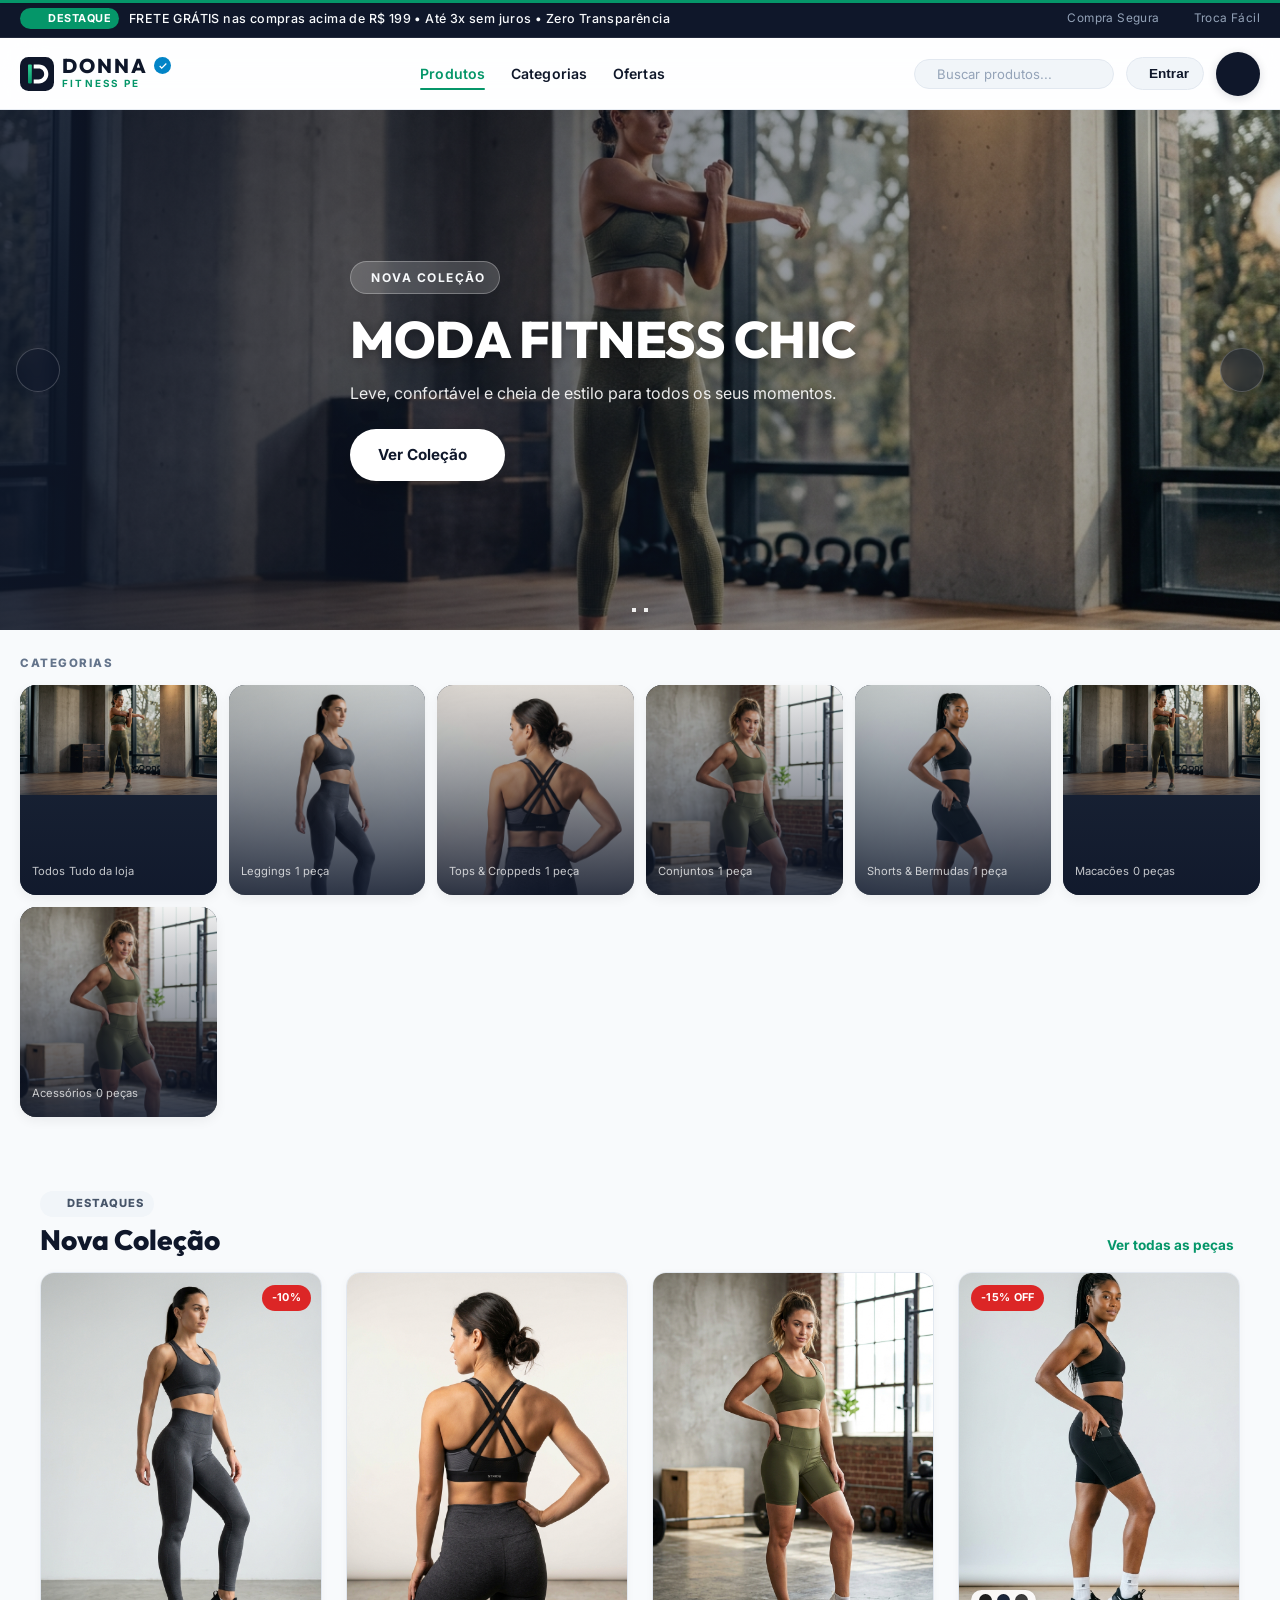
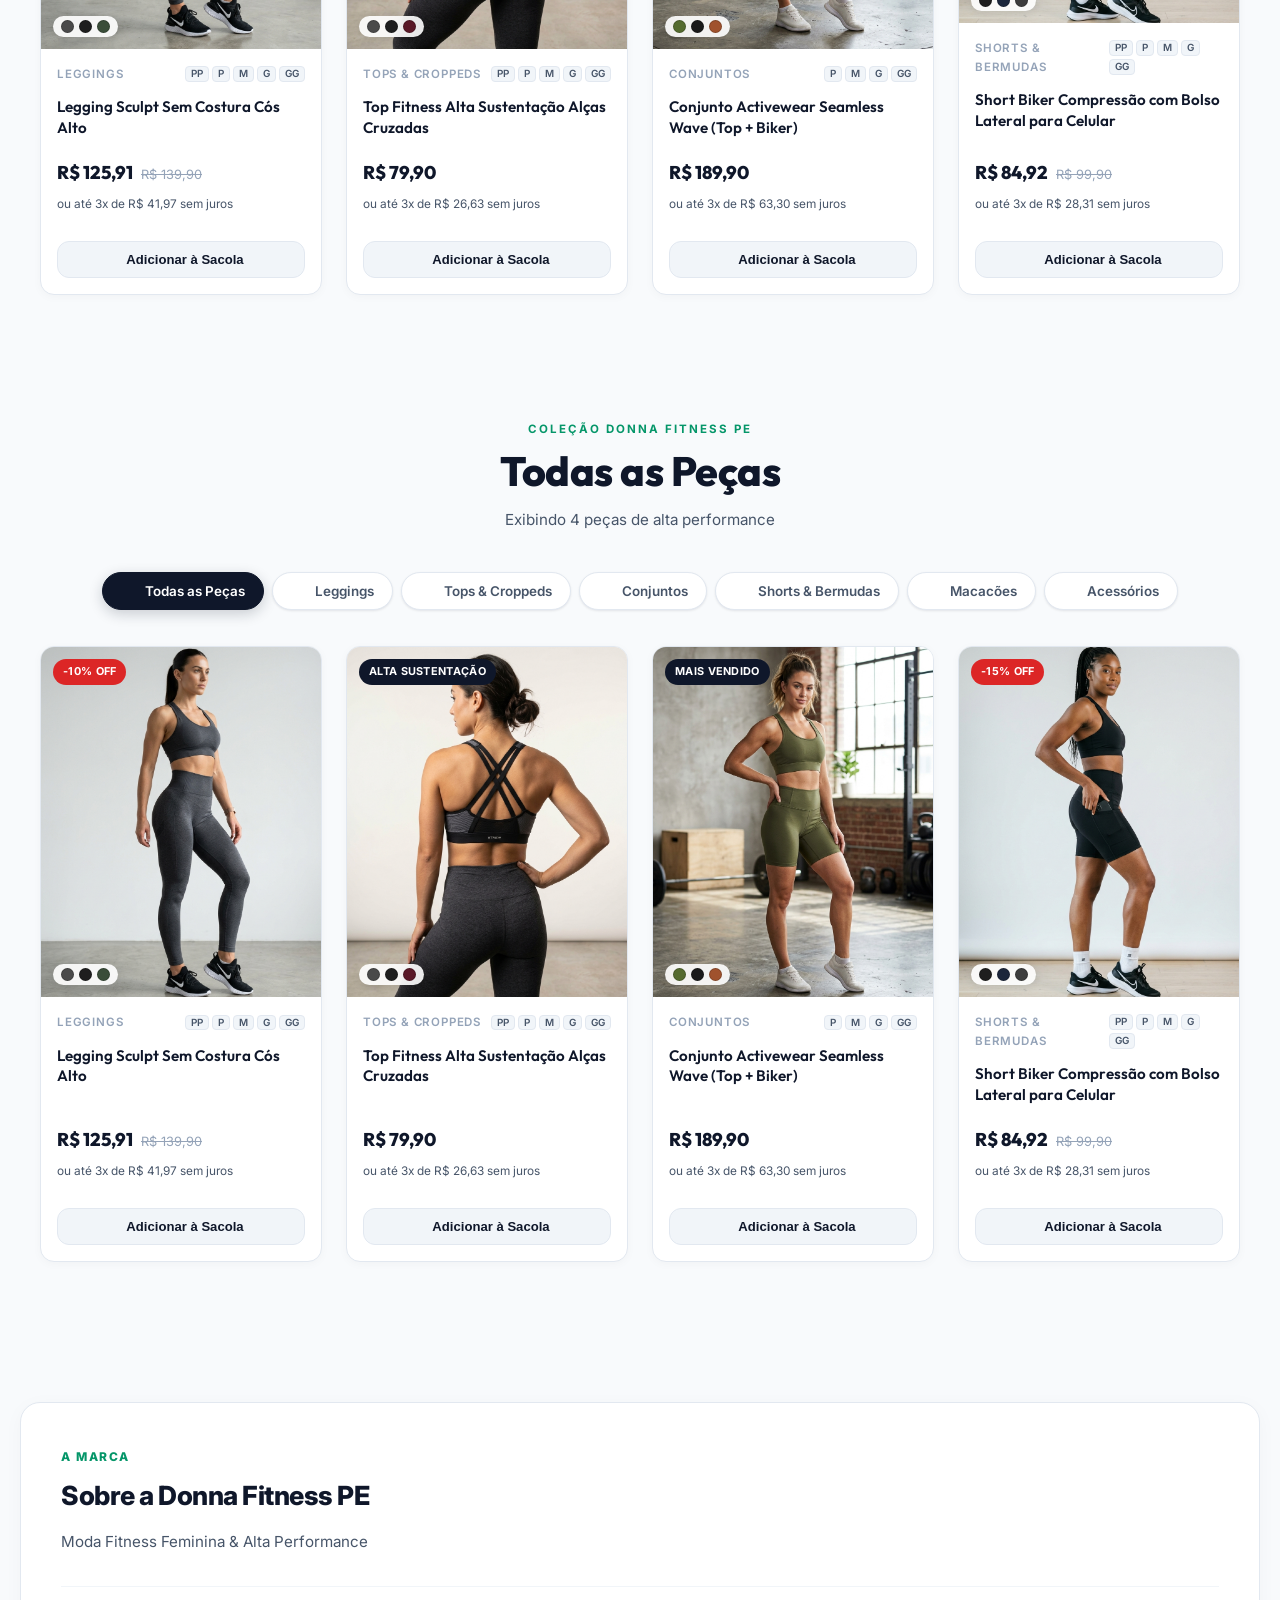
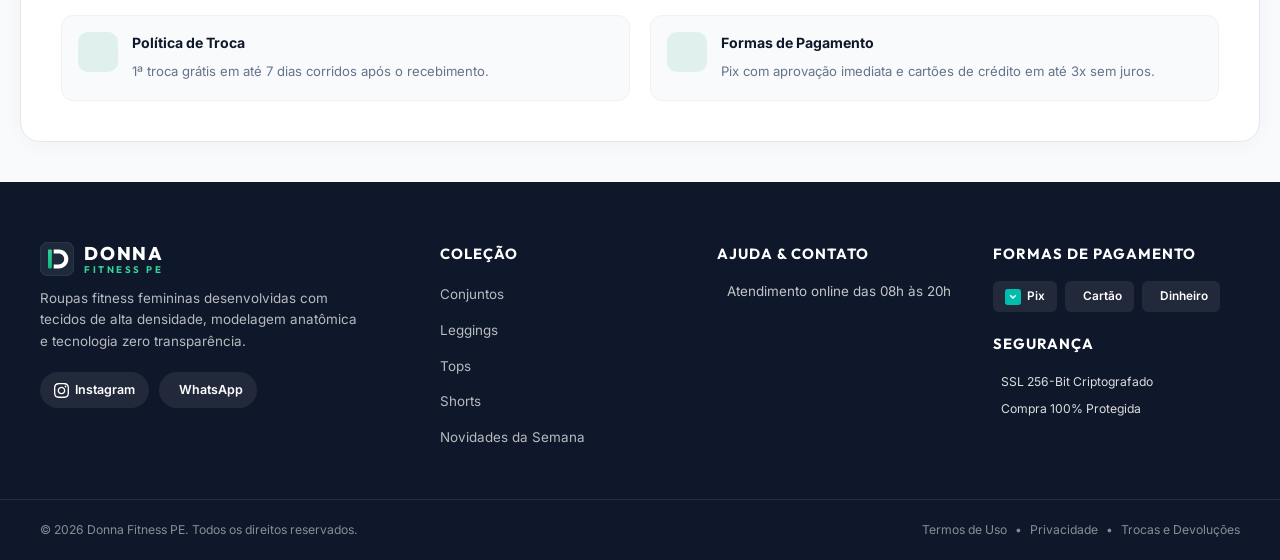
==== commit 2b46920b: "Minha mensagem de alteração" ====
--- a/admin.html
+++ b/admin.html
@@ -147,29 +147,44 @@
       </div>
 
       <nav class="admin-nav" aria-label="Navegação administrativa">
+        <div class="admin-nav-group-title">VISÃO GERAL</div>
         <div class="admin-nav-item active" data-section="dashboard">
           <i data-lucide="layout-dashboard"></i>
           <span>Dashboard</span>
         </div>
+
+        <div class="admin-nav-group-title">CATÁLOGO & ESTOQUE</div>
         <div class="admin-nav-item" data-section="products">
           <i data-lucide="layers"></i>
           <span>Produtos</span>
         </div>
         <div class="admin-nav-item" data-section="stock">
           <i data-lucide="boxes"></i>
-          <span>Estoque</span>
+          <span>Gestão de Estoque</span>
         </div>
         <div class="admin-nav-item" data-section="categories">
           <i data-lucide="folder-tree"></i>
           <span>Categorias</span>
         </div>
+        <div class="admin-nav-item" data-section="sizes">
+          <i data-lucide="ruler"></i>
+          <span>Grade de Tamanhos</span>
+        </div>
+
+        <div class="admin-nav-group-title">VENDAS & FIDELIDADE</div>
         <div class="admin-nav-item" data-section="orders">
           <i data-lucide="shopping-cart"></i>
           <span>Pedidos</span>
         </div>
+        <div class="admin-nav-item" data-section="loyalty">
+          <i data-lucide="award"></i>
+          <span>Fidelidade & Pontos</span>
+        </div>
+
+        <div class="admin-nav-group-title">OPERAÇÃO & LOJA</div>
         <div class="admin-nav-item" data-section="delivery">
           <i data-lucide="truck"></i>
-          <span>Entrega</span>
+          <span>Entrega & Frete</span>
         </div>
         <div class="admin-nav-item" data-section="payments">
           <i data-lucide="credit-card"></i>
@@ -182,14 +197,6 @@
         <div class="admin-nav-item" data-section="visual">
           <i data-lucide="palette"></i>
           <span>Visual & Textos</span>
-        </div>
-        <div class="admin-nav-item" data-section="sizes">
-          <i data-lucide="ruler"></i>
-          <span>Tamanhos</span>
-        </div>
-        <div class="admin-nav-item" data-section="loyalty">
-          <i data-lucide="award"></i>
-          <span>Fidelidade & Pontos</span>
         </div>
         <div class="admin-nav-item" data-section="security">
           <i data-lucide="shield-check"></i>
--- a/css/style.css
+++ b/css/style.css
@@ -2392,23 +2392,23 @@
 /* ===== MOBILE FLOATING CART BAR ===== */
 .mobile-cart-bar {
   position: fixed;
-  bottom: 0;
-  left: 0;
-  right: 0;
-  background: rgba(15, 23, 42, 0.95);
-  backdrop-filter: blur(12px);
-  -webkit-backdrop-filter: blur(12px);
-  padding: 12px 16px;
-  padding-bottom: calc(12px + var(--safe-bottom));
-  z-index: 999;
-  border-top: 1px solid rgba(255, 255, 255, 0.12);
-  box-shadow: 0 -4px 20px rgba(0, 0, 0, 0.25);
-  animation: slideUpBar 0.3s ease;
+  bottom: calc(56px + var(--safe-bottom, 0px));
+  left: 12px;
+  right: 12px;
+  border-radius: 14px;
+  background: rgba(15, 23, 42, 0.96);
+  backdrop-filter: blur(16px);
+  -webkit-backdrop-filter: blur(16px);
+  padding: 10px 14px;
+  z-index: 980;
+  border: 1px solid rgba(255, 255, 255, 0.15);
+  box-shadow: 0 8px 30px rgba(0, 0, 0, 0.35);
+  animation: slideUpBar 0.3s cubic-bezier(0.16, 1, 0.3, 1);
 }
 
 @keyframes slideUpBar {
-  from { transform: translateY(100%); }
-  to { transform: translateY(0); }
+  from { transform: translateY(100%); opacity: 0; }
+  to { transform: translateY(0); opacity: 1; }
 }
 
 .mobile-cart-bar-inner {
@@ -5629,6 +5629,12 @@
   color: #065F46;
 }
 
+@media (max-width: 768px) {
+  .btn-header-account {
+    display: none !important;
+  }
+}
+
 .account-logged-dot {
   width: 8px;
   height: 8px;
@@ -7452,3 +7458,126 @@
   margin-left: 6px;
 }
 
+/* ===== SEÇÃO SOBRE A LOJA (CLEAN & MINIMALIST) ===== */
+.about-store-section {
+  padding: 60px 0 40px;
+}
+
+.about-store-card {
+  background: #FFFFFF;
+  border: 1px solid #E2E8F0;
+  border-radius: 20px;
+  padding: 40px;
+  box-shadow: 0 4px 20px rgba(0, 0, 0, 0.03);
+}
+
+.about-store-header {
+  max-width: 680px;
+  margin-bottom: 32px;
+}
+
+.about-store-header .section-label {
+  display: inline-block;
+  font-size: 0.75rem;
+  font-weight: 800;
+  color: var(--primary, #059669);
+  text-transform: uppercase;
+  letter-spacing: 1.5px;
+  margin-bottom: 8px;
+}
+
+.about-store-header h2 {
+  font-size: 1.65rem;
+  font-weight: 800;
+  color: #0F172A;
+  margin: 0 0 12px;
+  letter-spacing: -0.5px;
+}
+
+.about-store-desc {
+  font-size: 0.95rem;
+  line-height: 1.65;
+  color: #475569;
+  margin: 0;
+}
+
+.about-store-grid {
+  display: grid;
+  grid-template-columns: repeat(auto-fit, minmax(260px, 1fr));
+  gap: 20px;
+  border-top: 1px solid #F1F5F9;
+  padding-top: 28px;
+}
+
+.about-store-item {
+  display: flex;
+  align-items: flex-start;
+  gap: 14px;
+  padding: 16px;
+  background: #F8FAFC;
+  border-radius: 12px;
+  border: 1px solid #EDF2F7;
+  transition: transform 0.2s ease, box-shadow 0.2s ease;
+}
+
+.about-store-item:hover {
+  transform: translateY(-2px);
+  box-shadow: 0 6px 16px rgba(0, 0, 0, 0.04);
+}
+
+.about-store-icon {
+  width: 40px;
+  height: 40px;
+  border-radius: 10px;
+  background: rgba(5, 150, 105, 0.1);
+  color: #059669;
+  display: flex;
+  align-items: center;
+  justify-content: center;
+  flex-shrink: 0;
+}
+
+.about-store-icon svg {
+  width: 20px;
+  height: 20px;
+}
+
+.about-store-item strong {
+  display: block;
+  font-size: 0.88rem;
+  color: #0F172A;
+  margin-bottom: 4px;
+}
+
+.about-store-item span,
+.about-store-item a {
+  font-size: 0.82rem;
+  color: #64748B;
+  line-height: 1.45;
+  text-decoration: none;
+}
+
+.about-store-item a:hover {
+  color: #059669;
+  text-decoration: underline;
+}
+
+@media (max-width: 768px) {
+  .about-store-section {
+    padding: 40px 16px 24px;
+  }
+  .about-store-card {
+    padding: 24px 18px;
+    border-radius: 16px;
+  }
+  .about-store-header h2 {
+    font-size: 1.35rem;
+  }
+  .about-store-grid {
+    grid-template-columns: 1fr;
+    gap: 12px;
+    padding-top: 20px;
+  }
+}
+
+
--- a/css/admin.css
+++ b/css/admin.css
@@ -210,7 +210,21 @@
   padding: 16px 12px;
   display: flex;
   flex-direction: column;
-  gap: 4px;
+  gap: 3px;
+}
+
+.admin-nav-group-title {
+  font-size: 0.64rem;
+  font-weight: 800;
+  color: #64748B;
+  letter-spacing: 1.2px;
+  text-transform: uppercase;
+  padding: 14px 14px 6px 14px;
+  user-select: none;
+}
+
+.admin-nav-group-title:first-child {
+  padding-top: 4px;
 }
 
 .admin-nav-item {
@@ -486,6 +500,65 @@
   border-radius: var(--radius-full);
   background: #DC2626;
   color: white;
+}
+
+/* Dashboard Recent Orders Table */
+.dash-orders-table {
+  width: 100%;
+  border-collapse: separate;
+  border-spacing: 0;
+}
+
+.dash-orders-table th {
+  background: #F8FAFC;
+  padding: 12px 16px;
+  font-size: 0.74rem;
+  font-weight: 700;
+  text-transform: uppercase;
+  letter-spacing: 0.6px;
+  color: #64748B;
+  text-align: left;
+  border-bottom: 1px solid #E2E8F0;
+}
+
+.dash-order-row {
+  transition: background 0.15s ease;
+  cursor: pointer;
+}
+
+.dash-order-row:hover {
+  background: #F8FAFC;
+}
+
+.dash-order-row td {
+  padding: 14px 16px;
+  border-bottom: 1px solid #F1F5F9;
+  font-size: 0.86rem;
+  vertical-align: middle;
+}
+
+.dash-order-id {
+  font-family: monospace;
+  font-weight: 700;
+  color: #0F172A;
+  background: #F1F5F9;
+  padding: 3px 7px;
+  border-radius: 6px;
+}
+
+.dash-order-customer {
+  font-weight: 600;
+  color: #1E293B;
+}
+
+.dash-order-total {
+  font-weight: 700;
+  color: #059669;
+}
+
+.dash-order-time {
+  font-size: 0.78rem;
+  color: #64748B;
 }
 
 /* ===== 5. ADMIN CARDS & SECTIONS ===== */
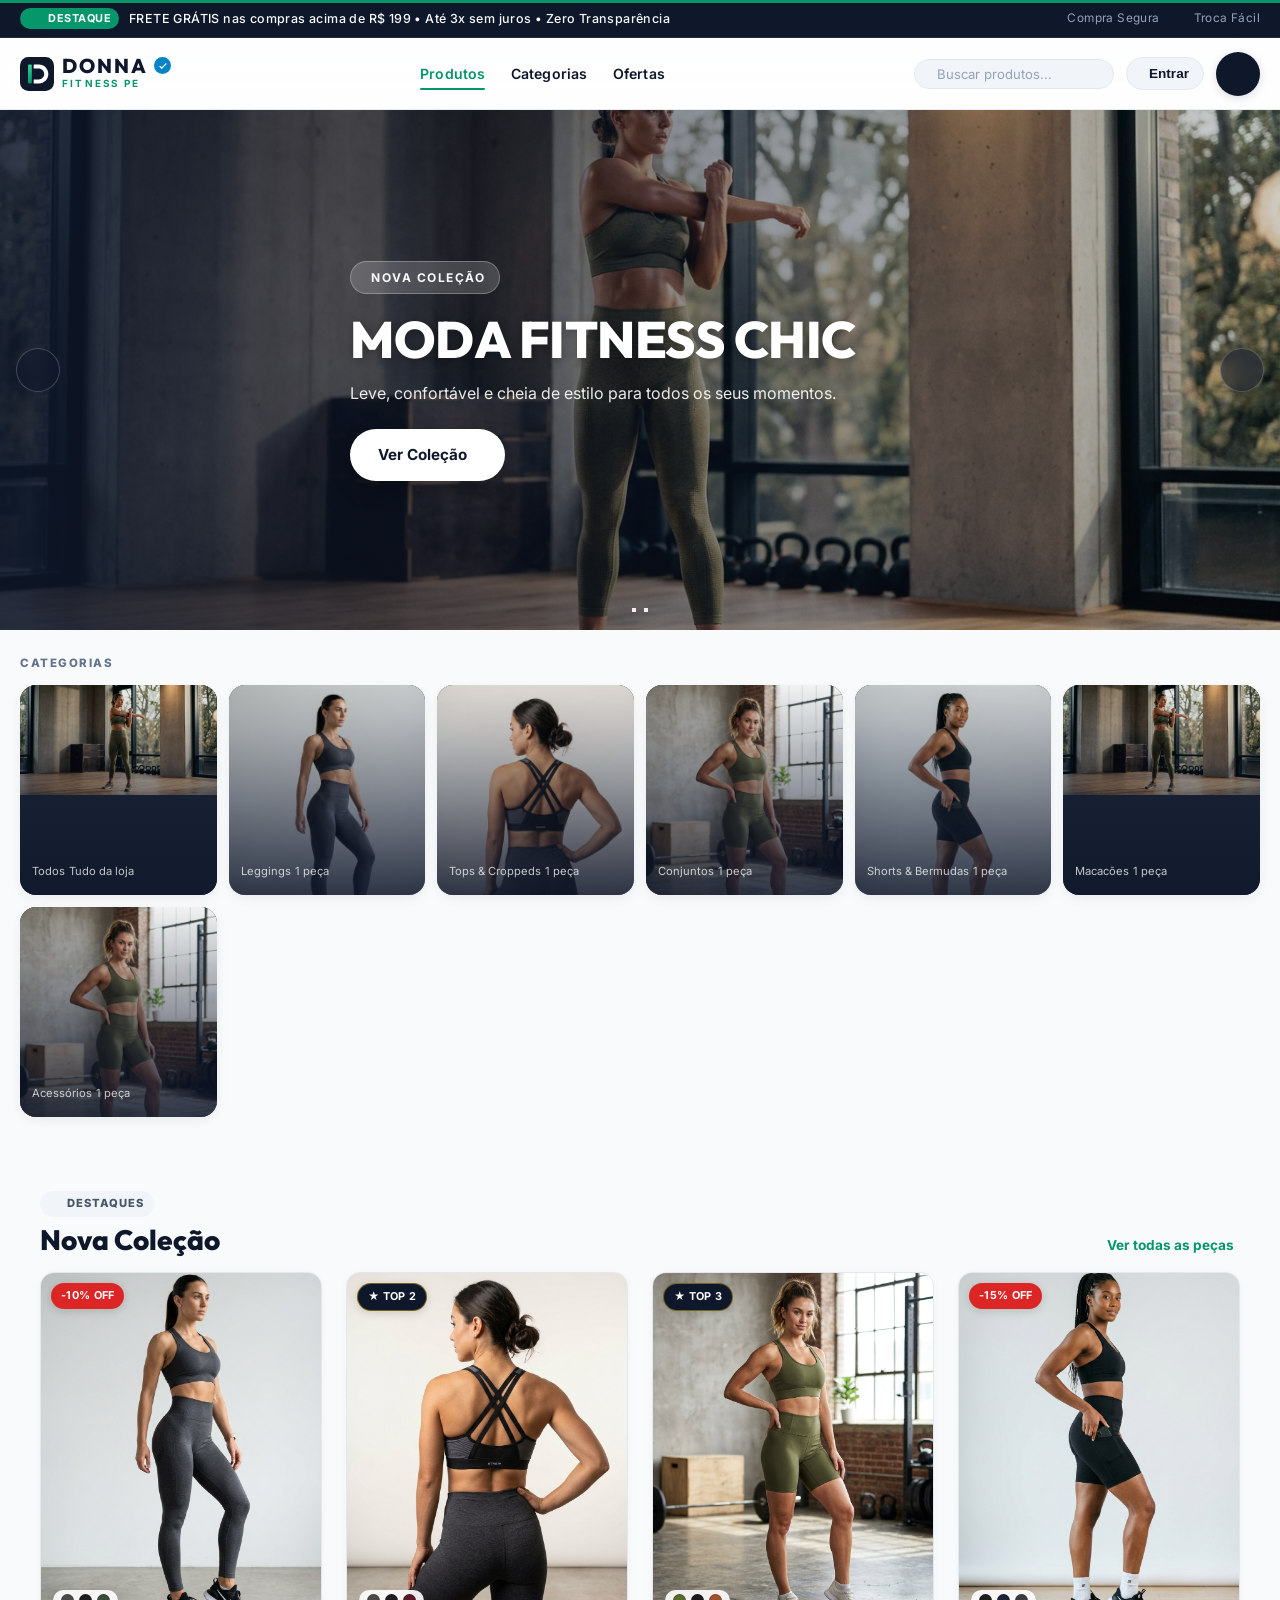
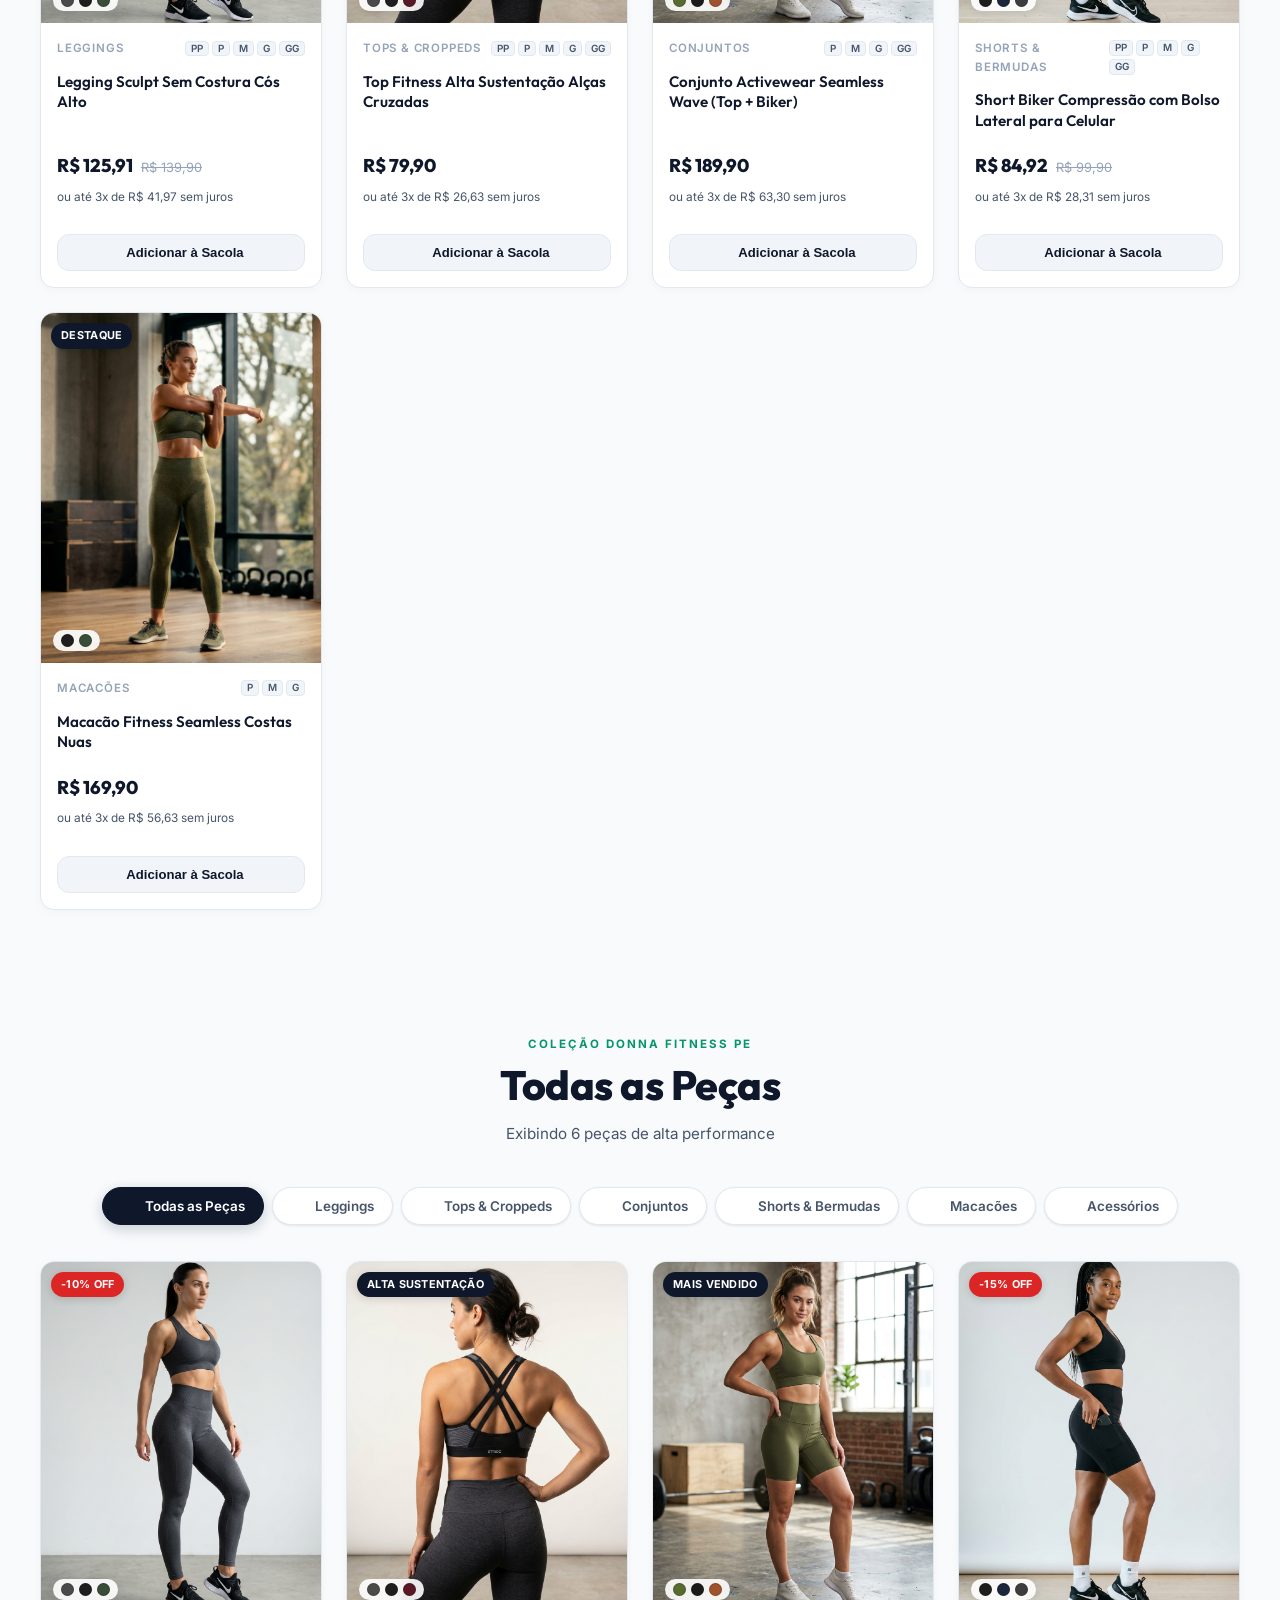
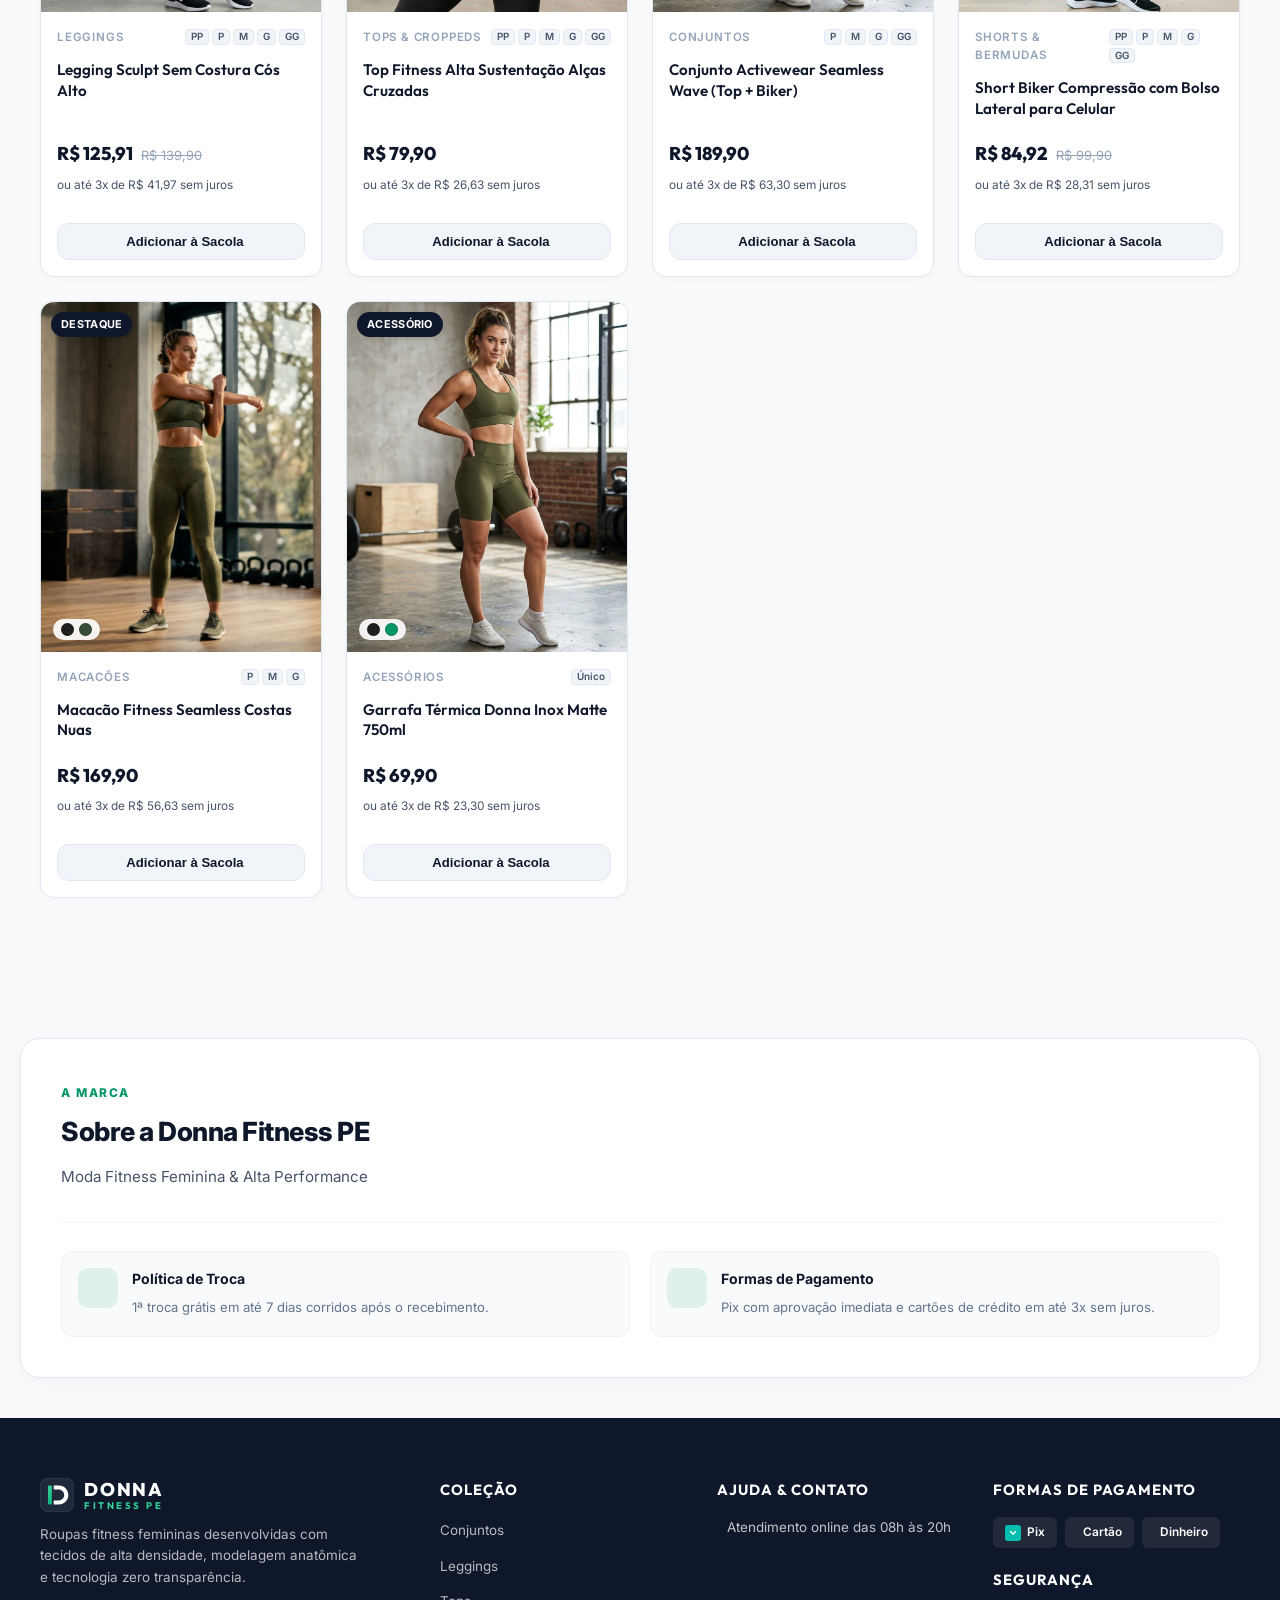
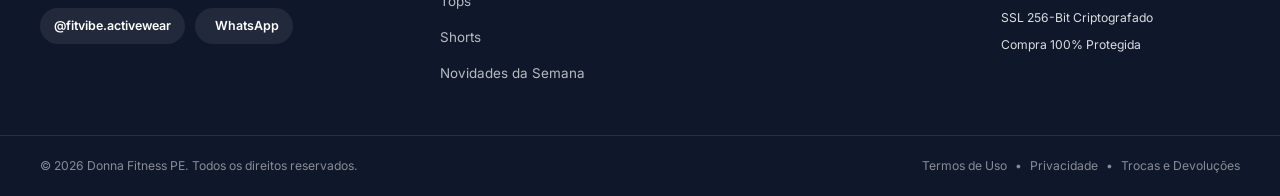
==== commit 41a92da6: "fix: fechar tag da secao anterior no admin para exibir a aba Fidelidade e Pontos" ====
--- a/admin.html
+++ b/admin.html
@@ -1176,6 +1176,8 @@
             </div>
           </div>
         </div>
+      </div>
+
       <!-- ===== 11. FIDELIDADE & RECOMPENSAS ===== -->
       <div class="admin-section" id="section-loyalty">
         <div class="admin-page-header">
--- a/css/style.css
+++ b/css/style.css
@@ -1591,8 +1591,15 @@
 /* Badges */
 .product-badge {
   position: absolute;
-  top: 12px;
-  left: 12px;
+  top: 10px;
+  left: 10px;
+  right: auto !important;
+  width: fit-content !important;
+  max-width: max-content !important;
+  white-space: nowrap !important;
+  display: inline-flex;
+  align-items: center;
+  justify-content: center;
   z-index: 2;
   font-size: 0.68rem;
   font-weight: 700;
@@ -1600,6 +1607,8 @@
   border-radius: var(--radius-full);
   letter-spacing: 0.3px;
   text-transform: uppercase;
+  pointer-events: none;
+  box-shadow: 0 2px 8px rgba(0, 0, 0, 0.15);
 }
 
 .badge-custom {
@@ -1610,6 +1619,12 @@
 .badge-promo {
   background: #DC2626;
   color: white;
+}
+
+.badge-ranking {
+  background: var(--carbon);
+  color: #F8FAFC;
+  border: 1px solid rgba(255, 215, 0, 0.4);
 }
 
 .badge-esgotado {
@@ -4632,6 +4647,10 @@
     gap: 8px;
   }
 
+  .btn-mobile-menu {
+    display: none !important;
+  }
+
   .brand-name {
     font-size: 1rem;
     font-weight: 800;
@@ -4991,8 +5010,15 @@
   .product-badge {
     top: 6px !important;
     left: 6px !important;
+    right: auto !important;
+    width: fit-content !important;
+    max-width: max-content !important;
+    white-space: nowrap !important;
+    display: inline-flex !important;
+    align-items: center !important;
+    justify-content: center !important;
     font-size: 0.6rem !important;
-    padding: 2px 7px !important;
+    padding: 3px 8px !important;
     border-radius: 9999px !important;
   }
 
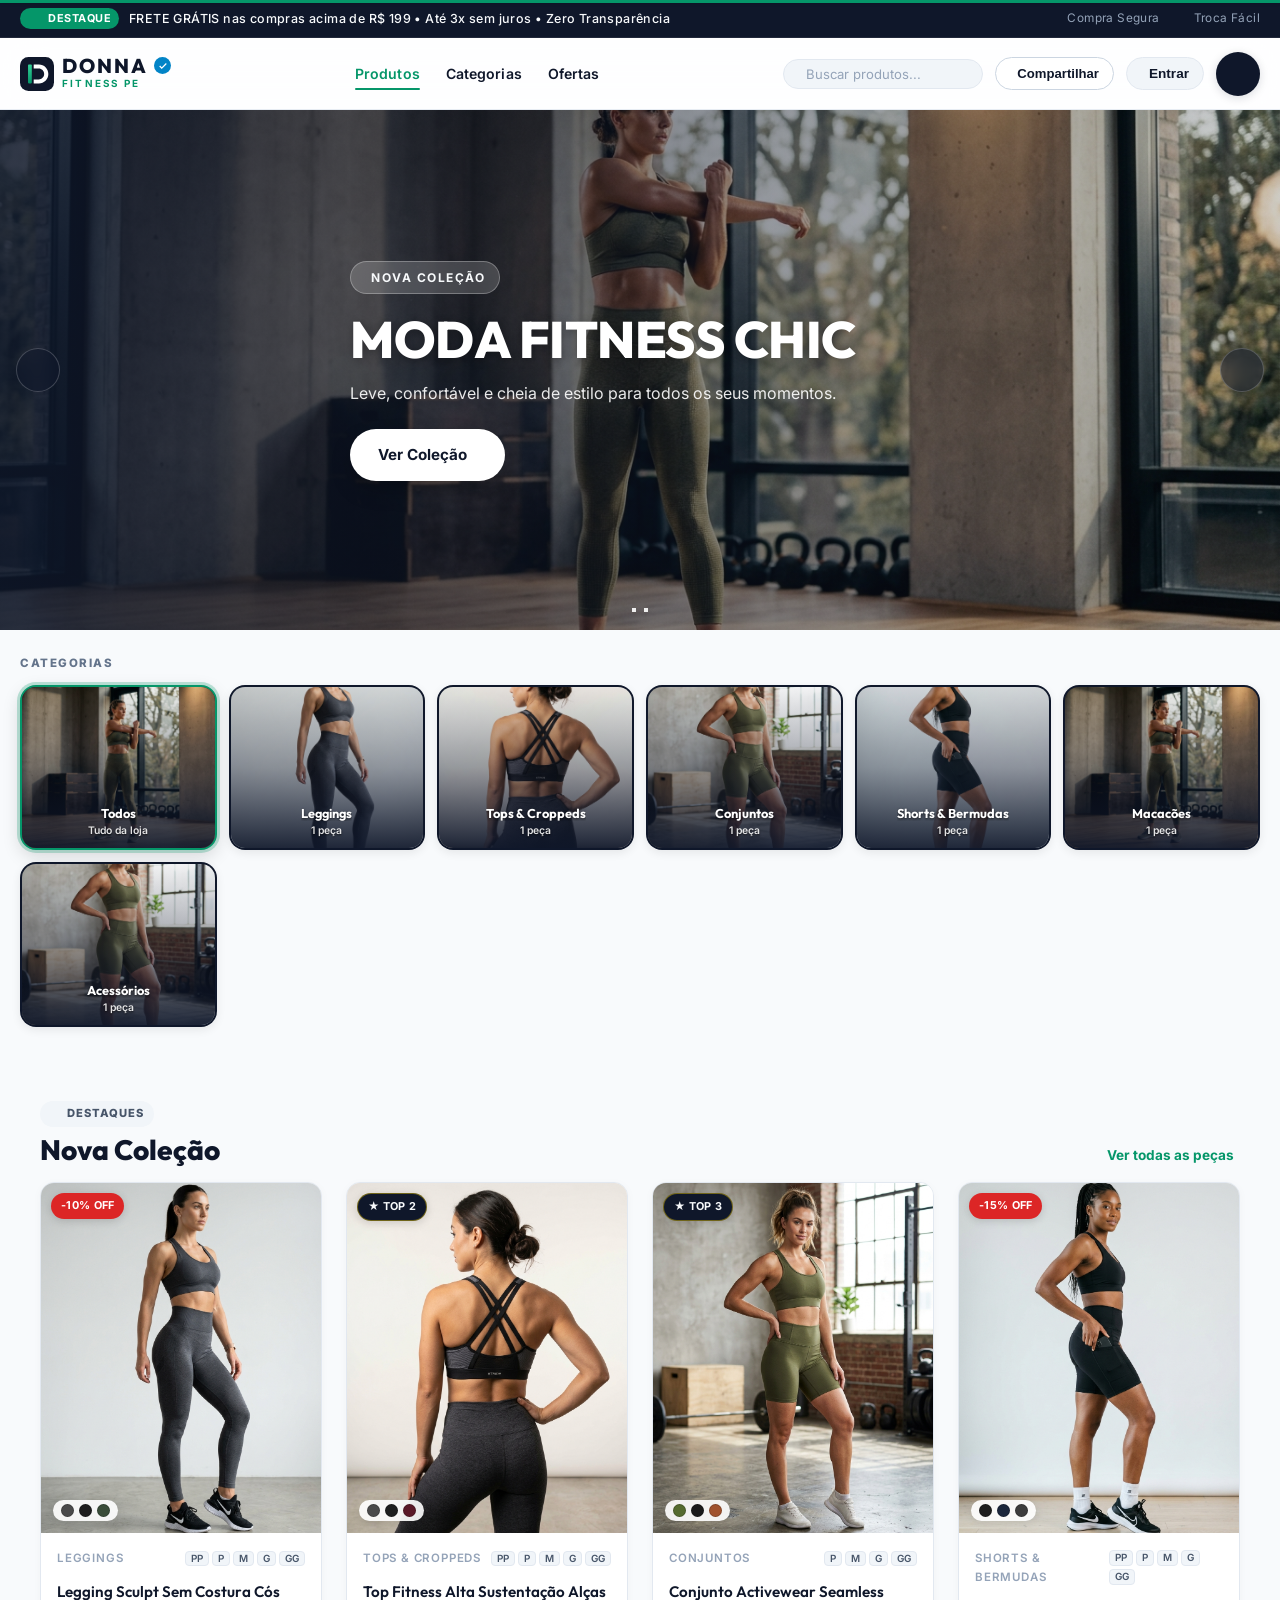
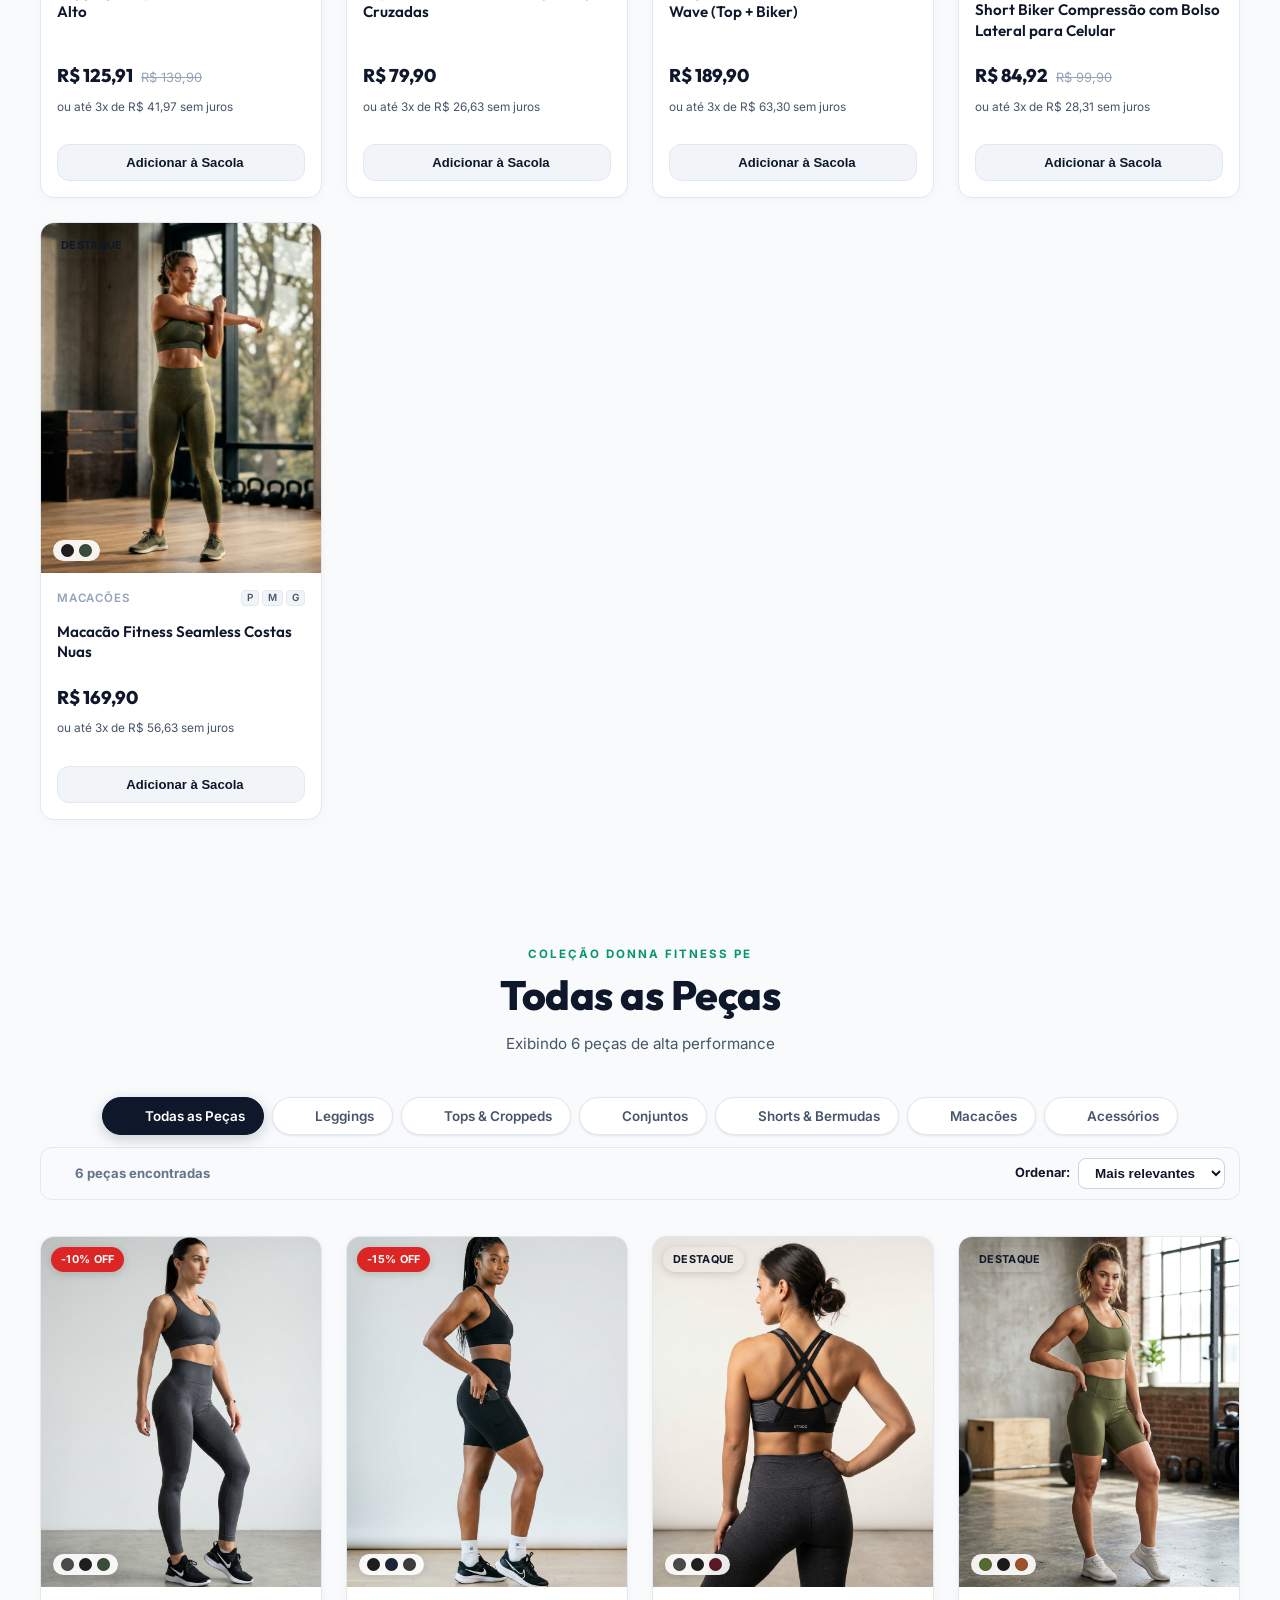
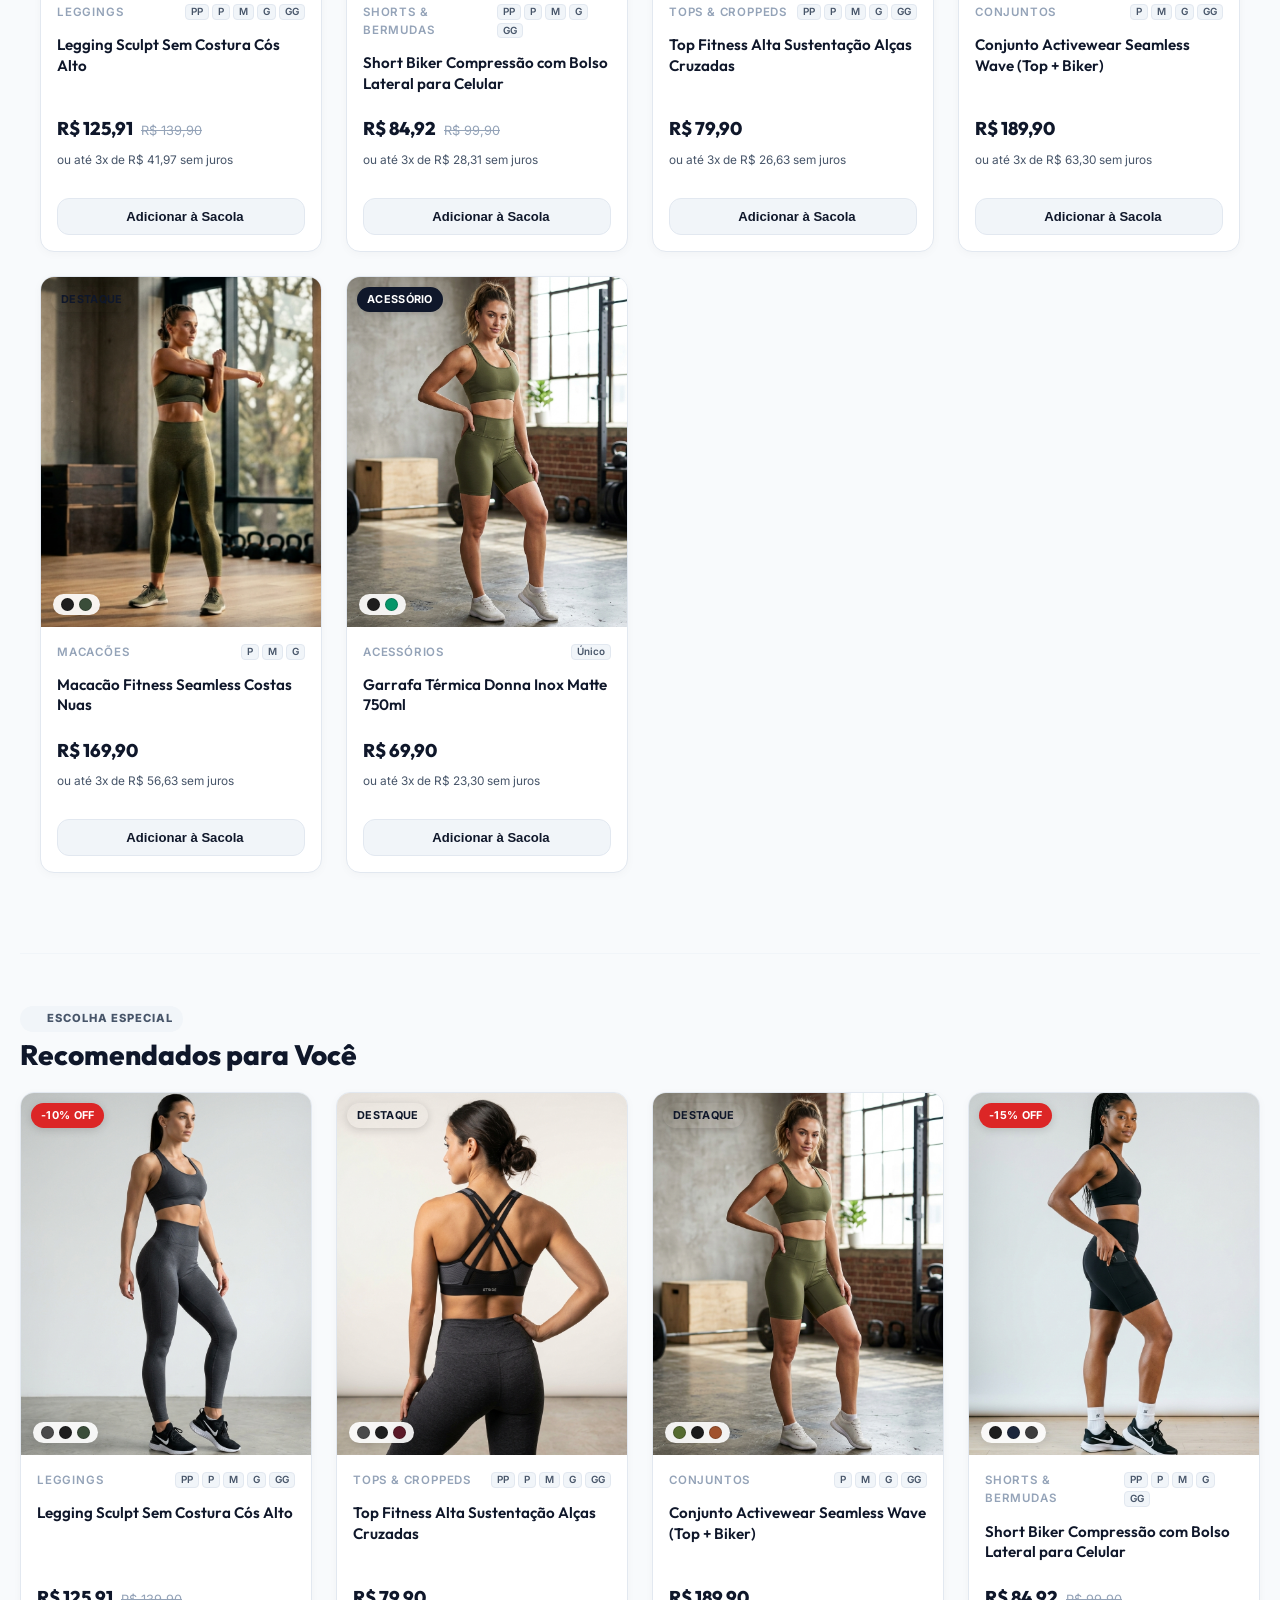
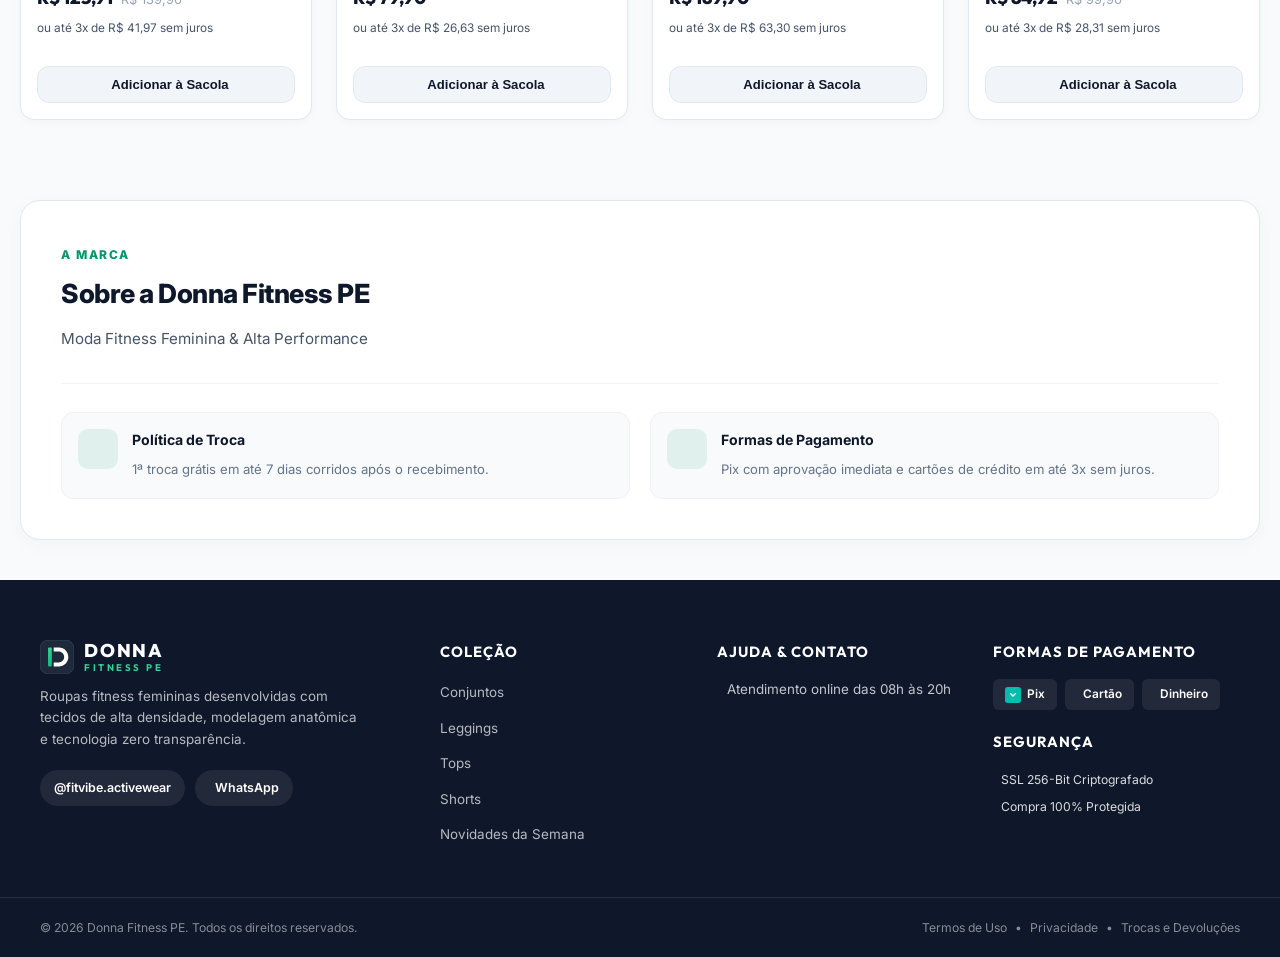
==== commit dc8c1820: "Minha" ====
--- a/admin.html
+++ b/admin.html
@@ -1005,6 +1005,122 @@
                 <div class="form-group">
                   <label for="v-address">Endereço / Localização</label>
                   <input type="text" id="v-address" class="form-control" placeholder="São Paulo - SP">
+                </div>
+              </div>
+            </div>
+          </div>
+
+          <!-- Configuração: Últimas Peças -->
+          <div class="admin-card">
+            <div class="admin-card-header">
+              <h3>
+                <i data-lucide="flame"></i>
+                <span>Estoque Limitado & Selo "Últimas Peças"</span>
+              </h3>
+              <label class="toggle-switch">
+                <input type="checkbox" id="v-lowstock-active" checked>
+                <span class="toggle-slider"></span>
+              </label>
+            </div>
+            <div class="admin-card-body">
+              <div class="admin-form-grid">
+                <div class="form-group">
+                  <label for="v-lowstock-threshold">Disparar quando estoque for menor ou igual a</label>
+                  <input type="number" id="v-lowstock-threshold" class="form-control" min="1" max="50" value="5">
+                  <small style="font-size:0.75rem;color:var(--text-muted);display:block;margin-top:4px;">Ex: com limite 5, peças com 5 ou menos unidades mostram o selo automaticamente</small>
+                </div>
+                <div class="form-group">
+                  <label for="v-lowstock-text">Texto do Selo / Aviso</label>
+                  <input type="text" id="v-lowstock-text" class="form-control" value="Últimas peças" placeholder="Ex: Últimas peças, Poucas unidades">
+                </div>
+              </div>
+            </div>
+          </div>
+
+          <!-- Configuração: Recomendados -->
+          <div class="admin-card">
+            <div class="admin-card-header">
+              <h3>
+                <i data-lucide="sparkles"></i>
+                <span>Seção de Produtos Recomendados</span>
+              </h3>
+              <label class="toggle-switch">
+                <input type="checkbox" id="v-rec-active" checked>
+                <span class="toggle-slider"></span>
+              </label>
+            </div>
+            <div class="admin-card-body">
+              <div class="admin-form-grid">
+                <div class="form-group">
+                  <label for="v-rec-title">Título da Seção de Recomendados</label>
+                  <input type="text" id="v-rec-title" class="form-control" value="Recomendados para Você" placeholder="Ex: Recomendados para Você">
+                </div>
+                <div class="form-group">
+                  <label for="v-rec-max">Quantidade Máxima Exibida</label>
+                  <input type="number" id="v-rec-max" class="form-control" min="1" max="12" value="4">
+                </div>
+              </div>
+              <div class="form-group">
+                <label>Selecionar Peças Recomendadas Manualmente</label>
+                <small style="font-size:0.75rem;color:var(--text-muted);display:block;margin-bottom:8px;">Deixe desmarcado para o sistema recomendar automaticamente por relevância/destaque</small>
+                <div id="v-rec-products-list" style="max-height:180px;overflow-y:auto;border:1px solid var(--border);border-radius:var(--radius-sm);padding:8px;display:flex;flex-direction:column;gap:6px;background:white;">
+                  <!-- Checkboxes populated by admin.js -->
+                </div>
+              </div>
+            </div>
+          </div>
+
+          <!-- Configuração: Botão Flutuante de Contato (WhatsApp) -->
+          <div class="admin-card">
+            <div class="admin-card-header">
+              <h3>
+                <i data-lucide="message-circle"></i>
+                <span>Botão Flutuante de Contato (WhatsApp)</span>
+              </h3>
+              <label class="toggle-switch">
+                <input type="checkbox" id="v-floating-active" checked>
+                <span class="toggle-slider"></span>
+              </label>
+            </div>
+            <div class="admin-card-body">
+              <div class="admin-form-grid">
+                <div class="form-group">
+                  <label for="v-floating-number">WhatsApp Exclusivo do Botão (ou deixe vazio para usar o oficial)</label>
+                  <input type="text" id="v-floating-number" class="form-control" placeholder="5511999999999">
+                </div>
+                <div class="form-group">
+                  <label for="v-floating-label">Texto do Botão / Tooltip</label>
+                  <input type="text" id="v-floating-label" class="form-control" value="Fale Conosco" placeholder="Ex: Falar com a Loja">
+                </div>
+              </div>
+              <div class="form-group">
+                <label for="v-floating-message">Mensagem Inicial Pré-preenchida</label>
+                <input type="text" id="v-floating-message" class="form-control" value="Olá! Estou no site da Donna Fitness PE e gostaria de tirar uma dúvida.">
+              </div>
+            </div>
+          </div>
+
+          <!-- Configuração: Compartilhar Loja -->
+          <div class="admin-card">
+            <div class="admin-card-header">
+              <h3>
+                <i data-lucide="share-2"></i>
+                <span>Função "Compartilhar Loja"</span>
+              </h3>
+              <label class="toggle-switch">
+                <input type="checkbox" id="v-share-active" checked>
+                <span class="toggle-slider"></span>
+              </label>
+            </div>
+            <div class="admin-card-body">
+              <div class="admin-form-grid">
+                <div class="form-group">
+                  <label for="v-share-title">Título ao Compartilhar</label>
+                  <input type="text" id="v-share-title" class="form-control" value="Donna Fitness PE | Moda Fitness de Alta Performance">
+                </div>
+                <div class="form-group">
+                  <label for="v-share-text">Texto de Apresentação</label>
+                  <input type="text" id="v-share-text" class="form-control" value="Conheça as melhores peças fitness femininas com tecnologia e zero transparência!">
                 </div>
               </div>
             </div>
@@ -1452,32 +1568,48 @@
             </div>
           </div>
 
-          <div class="admin-form-grid">
-            <div class="form-group">
-              <label style="display:flex;align-items:center;gap:10px;">
-                <label class="toggle-switch">
-                  <input type="checkbox" id="pf-active" checked>
-                  <span class="toggle-slider"></span>
+          <div class="admin-card" style="margin-bottom:16px;">
+            <div class="admin-card-header">
+              <h3>
+                <i data-lucide="award"></i>
+                <span>Relevância, Destaques & Selos</span>
+              </h3>
+            </div>
+            <div class="admin-card-body">
+              <div class="admin-form-grid">
+                <div class="form-group">
+                  <label for="pf-relevance">Pontuação de Relevância (0 a 100)</label>
+                  <input type="number" id="pf-relevance" class="form-control" min="0" max="100" value="50" placeholder="Ex: 80">
+                  <small style="font-size:0.75rem;color:var(--text-muted);display:block;margin-top:4px;">Usado na ordenação "Mais relevantes" do catálogo</small>
+                </div>
+                <div class="form-group">
+                  <label for="pf-display-order">Ordem Manual na Vitrine</label>
+                  <input type="number" id="pf-display-order" class="form-control" min="0" max="9999" value="0">
+                  <small style="font-size:0.75rem;color:var(--text-muted);display:block;margin-top:4px;">0 = início &middot; maior = final</small>
+                </div>
+              </div>
+
+              <div style="display:grid;grid-template-columns:repeat(auto-fill, minmax(200px, 1fr));gap:12px;margin-top:10px;">
+                <label style="display:flex;align-items:center;gap:10px;font-size:0.85rem;font-weight:600;cursor:pointer;">
+                  <input type="checkbox" id="pf-active" checked style="width:18px;height:18px;">
+                  Produto Ativo na Loja
                 </label>
-                Produto Ativo na Loja
-              </label>
-            </div>
-            <div class="form-group">
-              <label style="display:flex;align-items:center;gap:10px;">
-                <label class="toggle-switch">
-                  <input type="checkbox" id="pf-featured">
-                  <span class="toggle-slider"></span>
+                <label style="display:flex;align-items:center;gap:10px;font-size:0.85rem;font-weight:600;cursor:pointer;">
+                  <input type="checkbox" id="pf-featured" style="width:18px;height:18px;">
+                  Destaque na Coleção
                 </label>
-                Destaque na Nova Coleção
-              </label>
-            </div>
-            <div class="form-group">
-              <label for="pf-display-order">Posição na Vitrine</label>
-              <div style="display:flex;align-items:center;gap:10px;">
-                <input type="number" id="pf-display-order" class="form-control" min="0" max="9999" value="0"
-                  style="width:90px;">
-                <span style="font-size:0.78rem;color:var(--text-muted);">0 = início &middot; maior número = ao
-                  fundo</span>
+                <label style="display:flex;align-items:center;gap:10px;font-size:0.85rem;font-weight:600;cursor:pointer;">
+                  <input type="checkbox" id="pf-bestseller" style="width:18px;height:18px;">
+                  Selo "Mais Vendido"
+                </label>
+                <label style="display:flex;align-items:center;gap:10px;font-size:0.85rem;font-weight:600;cursor:pointer;">
+                  <input type="checkbox" id="pf-new" style="width:18px;height:18px;">
+                  Selo "Novidade"
+                </label>
+                <label style="display:flex;align-items:center;gap:10px;font-size:0.85rem;font-weight:600;cursor:pointer;">
+                  <input type="checkbox" id="pf-recommended" style="width:18px;height:18px;">
+                  Recomendado para Você
+                </label>
               </div>
             </div>
           </div>
@@ -1567,26 +1699,92 @@
 
   <!-- ===== CATEGORY FORM MODAL ===== -->
   <div class="modal-overlay" id="category-form-modal" role="dialog" aria-modal="true" aria-labelledby="cat-form-title">
-    <div class="modal" style="max-width:440px;">
+    <div class="modal" style="max-width:520px;width:95%;">
       <div class="modal-header">
-        <h3 id="cat-form-title">Nova Categoria</h3>
+        <div>
+          <h3 id="cat-form-title">Nova Categoria</h3>
+          <p style="font-size:0.8rem;color:var(--text-muted);margin:2px 0 0 0;">Configuração visual, foto de capa e ordem na loja</p>
+        </div>
         <button type="button" class="btn-close-modal" id="btn-close-cat-form" aria-label="Fechar">
           <i data-lucide="x"></i>
         </button>
       </div>
       <div class="modal-body">
         <form id="category-form">
+          <input type="hidden" id="cf-id">
+
+          <div class="admin-form-grid" style="grid-template-columns: 2fr 1fr; gap: 14px;">
+            <div class="form-group">
+              <label for="cf-name">Nome da Categoria <span class="required">*</span></label>
+              <input type="text" id="cf-name" class="form-control" placeholder="Ex: Leggings, Tops, Shorts..." required>
+            </div>
+            <div class="form-group">
+              <label for="cf-order">Ordem</label>
+              <input type="number" id="cf-order" class="form-control" min="0" placeholder="1, 2, 3..." value="1">
+            </div>
+          </div>
+
           <div class="form-group">
-            <label for="cf-name">Nome da Categoria <span class="required">*</span></label>
-            <input type="text" id="cf-name" class="form-control" placeholder="Ex: Leggings, Tops, Shorts..." required>
-          </div>
-          <div class="form-group">
-            <label for="cf-icon">Identificador de Ícone (Lucide)</label>
-            <input type="text" id="cf-icon" class="form-control" placeholder="ex: activity, layers, shield">
-          </div>
-          <div style="display:flex;gap:10px;justify-content:flex-end;margin-top:20px;">
+            <label for="cf-description">Descrição Resumida</label>
+            <input type="text" id="cf-description" class="form-control" placeholder="Ex: Cós anatômico duplo e zero transparência">
+            <small style="font-size:0.75rem;color:var(--text-muted);">Aparece em subtítulos e metadados de busca</small>
+          </div>
+
+          <!-- Imagem da Categoria (Upload + URL + Preview) -->
+          <div class="form-group" style="margin-top:16px;">
+            <label>Foto de Capa da Categoria (Carrossel & Vitrine)</label>
+            <div style="display:flex;gap:16px;align-items:flex-start;margin-top:8px;">
+              <!-- Preview Box -->
+              <div id="cf-preview-container" style="width:110px;height:110px;border-radius:12px;background:var(--bg-input, #F8FAFC);border:2px dashed var(--border, #E2E8F0);display:flex;align-items:center;justify-content:center;overflow:hidden;flex-shrink:0;position:relative;">
+                <img id="cf-image-preview" src="" alt="Preview da Categoria" style="width:100%;height:100%;object-fit:cover;display:none;">
+                <div id="cf-no-image-placeholder" style="display:flex;flex-direction:column;align-items:center;justify-content:center;color:var(--text-muted);padding:8px;text-align:center;">
+                  <i data-lucide="image" style="width:28px;height:28px;margin-bottom:4px;opacity:0.6;"></i>
+                  <span style="font-size:0.68rem;font-weight:600;">Sem foto</span>
+                </div>
+              </div>
+
+              <!-- Upload & URL Controls -->
+              <div style="flex:1;display:flex;flex-direction:column;gap:8px;">
+                <div style="display:flex;gap:8px;flex-wrap:wrap;">
+                  <label class="btn btn-secondary btn-sm" style="cursor:pointer;display:inline-flex;align-items:center;gap:6px;">
+                    <i data-lucide="upload"></i>
+                    <span>Fazer Upload</span>
+                    <input type="file" id="cf-image-file" accept="image/png,image/jpeg,image/webp,image/avif" style="display:none;">
+                  </label>
+                  <button type="button" class="btn btn-danger btn-sm" id="btn-remove-cat-image" style="display:none;align-items:center;gap:4px;">
+                    <i data-lucide="trash-2"></i>
+                    <span>Remover Foto</span>
+                  </button>
+                </div>
+                <div>
+                  <input type="url" id="cf-image-url" class="form-control form-control-sm" placeholder="Ou cole a URL direta da foto">
+                </div>
+                <div id="cf-upload-status" style="font-size:0.75rem;color:var(--primary);display:none;font-weight:600;"></div>
+                <small style="font-size:0.72rem;color:var(--text-muted);">Recomendado: Proporção 4:5 ou quadrada. JPG, PNG ou WebP até 5MB.</small>
+              </div>
+            </div>
+          </div>
+
+          <div class="admin-form-grid" style="grid-template-columns: 1fr 1fr; gap: 14px; margin-top:16px;">
+            <div class="form-group">
+              <label for="cf-icon">Ícone Lucide</label>
+              <input type="text" id="cf-icon" class="form-control" placeholder="ex: layers, shield, activity">
+            </div>
+            <div class="form-group" style="display:flex;flex-direction:column;justify-content:center;">
+              <label style="margin-bottom:8px;">Visibilidade</label>
+              <label class="toggle-switch-label" style="display:flex;align-items:center;gap:10px;cursor:pointer;">
+                <label class="toggle-switch">
+                  <input type="checkbox" id="cf-active" checked>
+                  <span class="toggle-slider"></span>
+                </label>
+                <span style="font-size:0.85rem;font-weight:600;" id="cf-active-label">Ativa na Loja</span>
+              </label>
+            </div>
+          </div>
+
+          <div style="display:flex;gap:10px;justify-content:flex-end;margin-top:24px;border-top:1px solid var(--border);padding-top:16px;">
             <button type="button" class="btn btn-secondary" id="btn-cancel-cat">Cancelar</button>
-            <button type="submit" class="btn btn-primary">
+            <button type="submit" class="btn btn-primary" id="btn-save-cat">
               <i data-lucide="save"></i>
               <span>Salvar Categoria</span>
             </button>
--- a/css/style.css
+++ b/css/style.css
@@ -6062,55 +6062,70 @@
 
 .chic-cat-card {
   position: relative;
-  flex: 0 0 135px;
-  height: 180px;
-  border-radius: 16px;
+  flex: 0 0 108px;
+  height: 130px;
+  border-radius: 14px;
   overflow: hidden;
   cursor: pointer;
   scroll-snap-align: start;
-  box-shadow: 0 4px 12px rgba(0, 0, 0, 0.06);
-  transition: transform 0.25s cubic-bezier(0.4, 0, 0.2, 1), box-shadow 0.25s ease;
-  background: #1E293B;
-}
-
-@media (min-width: 768px) {
+  box-shadow: 0 3px 10px rgba(0, 0, 0, 0.08);
+  transition: transform 0.2s ease, box-shadow 0.2s ease, border-color 0.2s ease;
+  background: #0F172A;
+  border: 2px solid transparent;
+  user-select: none;
+  -webkit-tap-highlight-color: transparent;
+}
+
+@media (min-width: 640px) {
   .chic-cat-card {
-    flex: 0 0 160px;
-    height: 210px;
-  }
+    flex: 0 0 128px;
+    height: 150px;
+    border-radius: 16px;
+  }
+}
+
+@media (min-width: 1024px) {
+  .chic-cat-card {
+    flex: initial;
+    height: 165px;
+  }
+}
+
+.chic-cat-card:active {
+  transform: scale(0.96);
 }
 
 .chic-cat-card:hover {
-  transform: translateY(-4px);
-  box-shadow: 0 8px 24px rgba(0, 0, 0, 0.12);
-}
-
-.chic-cat-media {
+  transform: translateY(-3px);
+  box-shadow: 0 8px 20px rgba(0, 0, 0, 0.16);
+}
+
+.chic-cat-card.active {
+  border-color: var(--primary, #059669);
+  box-shadow: 0 0 0 3px rgba(5, 150, 105, 0.25), 0 6px 18px rgba(0, 0, 0, 0.15);
+}
+
+.chic-cat-card > img,
+.chic-cat-media img {
   position: absolute;
   top: 0;
   left: 0;
   width: 100%;
   height: 100%;
-}
-
-.chic-cat-media img {
-  width: 100%;
-  height: 100%;
   object-fit: cover;
-  transition: transform 0.5s ease;
-}
-
+  transition: transform 0.4s ease;
+}
+
+.chic-cat-card:hover > img,
 .chic-cat-card:hover .chic-cat-media img {
-  transform: scale(1.05);
+  transform: scale(1.06);
 }
 
 .chic-cat-overlay {
   position: absolute;
-  top: 0;
-  left: 0;
-  width: 100%;
-  height: 100%;
-  background: linear-gradient(180deg, rgba(0,0,0,0.05) 0%, rgba(15,23,42,0.85) 100%);
+  inset: 0;
+  background: linear-gradient(180deg, rgba(15, 23, 42, 0.05) 0%, rgba(15, 23, 42, 0.4) 50%, rgba(15, 23, 42, 0.92) 100%);
+  pointer-events: none;
 }
 
 .chic-cat-info {
@@ -6118,22 +6133,37 @@
   bottom: 0;
   left: 0;
   width: 100%;
-  padding: 12px;
+  padding: 8px 6px;
   color: #FFFFFF;
   z-index: 2;
-}
-
-.chic-cat-info h4 {
+  display: flex;
+  flex-direction: column;
+  align-items: center;
+  text-align: center;
+  pointer-events: none;
+}
+
+.chic-cat-name {
   font-family: var(--font-display, 'Outfit', sans-serif);
-  font-size: 0.95rem;
+  font-size: 0.8rem;
   font-weight: 700;
-  margin-bottom: 2px;
   color: #FFFFFF;
-}
-
-.chic-cat-info span {
-  font-size: 0.7rem;
-  color: rgba(255, 255, 255, 0.75);
+  line-height: 1.15;
+  text-shadow: 0 1px 3px rgba(0, 0, 0, 0.7);
+  display: block;
+  max-width: 100%;
+  overflow: hidden;
+  text-overflow: ellipsis;
+  white-space: nowrap;
+}
+
+.chic-cat-count {
+  font-size: 0.65rem;
+  color: rgba(255, 255, 255, 0.88);
+  font-weight: 600;
+  margin-top: 2px;
+  text-shadow: 0 1px 2px rgba(0, 0, 0, 0.7);
+  display: block;
 }
 
 /* Card 'Todos / Tudo da Loja' */
@@ -7606,4 +7636,412 @@
   }
 }
 
-
+/* ============================================================
+   PREVENÇÃO DE AUTO-ZOOM NO IPHONE / ANDROID AO DIGITAR
+   ============================================================ */
+@media screen and (max-width: 820px) {
+  input[type="text"],
+  input[type="email"],
+  input[type="password"],
+  input[type="tel"],
+  input[type="number"],
+  input[type="search"],
+  input[type="url"],
+  textarea,
+  select,
+  .form-control,
+  .search-input-inner input,
+  .modal-search-input-wrap input,
+  .checkout-coupon-input-group input,
+  .checkout-step-block input,
+  .checkout-step-block select,
+  .checkout-step-block textarea,
+  .pix-key-input {
+    font-size: 16px !important;
+    line-height: normal !important;
+    -webkit-text-size-adjust: 100% !important;
+  }
+}
+
+/* ============================================================
+   TOOLBAR DE ORDENAÇÃO E CONTAGEM DO CATÁLOGO
+   ============================================================ */
+.catalog-toolbar {
+  display: flex;
+  align-items: center;
+  justify-content: space-between;
+  gap: 12px;
+  margin: 12px 0 20px;
+  padding: 10px 14px;
+  background: #F8FAFC;
+  border: 1px solid #E2E8F0;
+  border-radius: 12px;
+}
+
+.catalog-count-badge {
+  font-size: 0.82rem;
+  font-weight: 700;
+  color: #64748B;
+  display: inline-flex;
+  align-items: center;
+  gap: 6px;
+}
+
+.catalog-toolbar-right {
+  display: flex;
+  align-items: center;
+  gap: 8px;
+}
+
+.sort-label {
+  font-size: 0.8rem;
+  font-weight: 700;
+  color: #0F172A;
+  display: inline-flex;
+  align-items: center;
+  gap: 5px;
+  cursor: pointer;
+  white-space: nowrap;
+}
+
+.sort-icon {
+  width: 15px;
+  height: 15px;
+  color: #059669;
+}
+
+.catalog-sort-select {
+  background: #FFFFFF;
+  border: 1.5px solid #CBD5E1;
+  border-radius: 8px;
+  padding: 6px 12px;
+  font-size: 0.84rem;
+  font-weight: 600;
+  color: #0F172A;
+  cursor: pointer;
+  outline: none;
+  transition: border-color 0.15s ease, box-shadow 0.15s ease;
+}
+
+.catalog-sort-select:focus {
+  border-color: #059669;
+  box-shadow: 0 0 0 3px rgba(5, 150, 105, 0.15);
+}
+
+/* ============================================================
+   HIERARQUIA VISUAL DE SELOS / ÚLTIMAS PEÇAS
+   ============================================================ */
+.product-badge.badge-low-stock {
+  background: #DC2626 !important;
+  color: #FFFFFF !important;
+  border: 1px solid #B91C1C !important;
+  box-shadow: 0 2px 8px rgba(220, 38, 38, 0.35);
+  font-weight: 800;
+  letter-spacing: 0.4px;
+}
+
+.product-badge.badge-bestseller {
+  background: #D97706 !important;
+  color: #FFFFFF !important;
+  box-shadow: 0 2px 8px rgba(217, 119, 6, 0.35);
+}
+
+.product-badge.badge-new {
+  background: #0284C7 !important;
+  color: #FFFFFF !important;
+  box-shadow: 0 2px 8px rgba(2, 132, 199, 0.35);
+}
+
+/* ============================================================
+   SEÇÃO RECOMENDADOS PARA VOCÊ
+   ============================================================ */
+.recommended-section {
+  padding: 40px 0 20px;
+  border-top: 1px solid #F1F5F9;
+}
+
+.recommended-section .chic-section-header {
+  margin-bottom: 20px;
+}
+
+/* ============================================================
+   BOTÃO FLUTUANTE DE CONTATO (WHATSAPP)
+   ============================================================ */
+.floating-whatsapp-btn {
+  position: fixed;
+  bottom: 24px;
+  right: 24px;
+  z-index: 80;
+  display: inline-flex;
+  align-items: center;
+  gap: 9px;
+  background: linear-gradient(135deg, #25D366 0%, #128C7E 100%);
+  color: #FFFFFF;
+  text-decoration: none;
+  padding: 12px 18px;
+  border-radius: 9999px;
+  box-shadow: 0 6px 20px rgba(37, 211, 102, 0.4), 0 2px 6px rgba(0, 0, 0, 0.15);
+  font-family: var(--font-body, sans-serif);
+  font-size: 0.88rem;
+  font-weight: 800;
+  transition: transform 0.2s ease, box-shadow 0.2s ease;
+  -webkit-tap-highlight-color: transparent;
+}
+
+.floating-whatsapp-btn:hover {
+  transform: translateY(-3px) scale(1.02);
+  box-shadow: 0 10px 26px rgba(37, 211, 102, 0.5);
+  color: #FFFFFF;
+}
+
+.floating-whatsapp-btn:active {
+  transform: scale(0.96);
+}
+
+.floating-whatsapp-btn svg {
+  width: 22px;
+  height: 22px;
+  flex-shrink: 0;
+}
+
+@media (max-width: 768px) {
+  .floating-whatsapp-btn {
+    bottom: calc(76px + env(safe-area-inset-bottom, 0px));
+    right: 16px;
+    padding: 10px 14px;
+    font-size: 0.82rem;
+  }
+}
+
+/* ============================================================
+   BOTÃO COMPARTILHAR LOJA
+   ============================================================ */
+.btn-share-store {
+  display: inline-flex;
+  align-items: center;
+  gap: 7px;
+  background: #FFFFFF;
+  border: 1.5px solid #CBD5E1;
+  color: #0F172A;
+  padding: 8px 14px;
+  border-radius: 9999px;
+  font-size: 0.82rem;
+  font-weight: 700;
+  cursor: pointer;
+  transition: all 0.2s ease;
+}
+
+.btn-share-store:hover {
+  background: #F8FAFC;
+  border-color: #94A3B8;
+  transform: translateY(-1px);
+}
+
+.btn-share-store svg {
+  width: 16px;
+  height: 16px;
+  color: #059669;
+}
+
+/* ============================================================
+   FIDELIDADE: REDESIGN PROFISSIONAL (CLEAN & LUXURY LIGHT)
+   ============================================================ */
+.modal-loyalty {
+  background: #FFFFFF !important;
+  color: #0F172A !important;
+  max-width: 880px;
+}
+
+.modal-loyalty .modal-header {
+  border-bottom: 1px solid #E2E8F0 !important;
+  background: #FFFFFF !important;
+}
+
+.modal-loyalty .modal-header h3 {
+  color: #0F172A !important;
+}
+
+.modal-loyalty .modal-body {
+  background: #FAFAFA !important;
+  color: #0F172A !important;
+}
+
+.loyalty-hero-card {
+  background: linear-gradient(135deg, #0F172A 0%, #1E293B 100%) !important;
+  border: 1px solid #334155 !important;
+  box-shadow: 0 10px 25px rgba(15, 23, 42, 0.15) !important;
+}
+
+.loyalty-card {
+  background: #FFFFFF !important;
+  border: 1px solid #E2E8F0 !important;
+  box-shadow: 0 2px 8px rgba(0, 0, 0, 0.03) !important;
+}
+
+.loyalty-card-title-wrap h4 {
+  color: #0F172A !important;
+}
+
+.loyalty-card-title-wrap p {
+  color: #64748B !important;
+}
+
+.checkin-day-node {
+  background: #F8FAFC !important;
+  border: 1px solid #E2E8F0 !important;
+}
+
+.checkin-day-node.completed {
+  background: #ECFDF5 !important;
+  border-color: #059669 !important;
+}
+
+.checkin-day-node.today {
+  border-color: #F59E0B !important;
+  background: #FFFBEB !important;
+  box-shadow: 0 0 10px rgba(245, 158, 11, 0.25) !important;
+}
+
+.checkin-day-icon {
+  background: #E2E8F0 !important;
+  color: #475569 !important;
+}
+
+.checkin-day-node.completed .checkin-day-icon {
+  background: #059669 !important;
+  color: #FFFFFF !important;
+}
+
+.checkin-day-pts {
+  color: #B45309 !important;
+}
+
+.checkin-day-label {
+  color: #64748B !important;
+}
+
+.btn-checkin-action.claimed {
+  background: #F1F5F9 !important;
+  color: #64748B !important;
+  border: 1px solid #E2E8F0 !important;
+}
+
+.loyalty-follow-banner {
+  background: #F0FDF4 !important;
+  border: 1px solid #BBF7D0 !important;
+}
+
+.loyalty-follow-text strong {
+  color: #0F172A !important;
+}
+
+.loyalty-follow-text small {
+  color: #047857 !important;
+}
+
+.mission-item-card {
+  background: #FFFFFF !important;
+  border: 1px solid #E2E8F0 !important;
+  box-shadow: 0 1px 4px rgba(0, 0, 0, 0.02) !important;
+}
+
+.mission-title-group h5 {
+  color: #0F172A !important;
+}
+
+.mission-title-group p {
+  color: #64748B !important;
+}
+
+.mission-icon-wrap {
+  background: #F1F5F9 !important;
+  color: #D97706 !important;
+}
+
+.mission-step-item {
+  color: #475569 !important;
+}
+
+.mission-step-check {
+  border-color: #CBD5E1 !important;
+}
+
+.mission-progress-bar-wrap {
+  background: #E2E8F0 !important;
+}
+
+.reward-item-card {
+  background: #FFFFFF !important;
+  border: 1px solid #E2E8F0 !important;
+  box-shadow: 0 1px 4px rgba(0, 0, 0, 0.02) !important;
+}
+
+.reward-title-group h5 {
+  color: #0F172A !important;
+}
+
+.reward-title-group p {
+  color: #64748B !important;
+}
+
+.reward-icon-wrap {
+  background: #F1F5F9 !important;
+  color: #059669 !important;
+}
+
+.reward-points-cost {
+  background: #FEF3C7 !important;
+  color: #B45309 !important;
+  border: 1px solid #FDE68A !important;
+}
+
+.btn-redeem-action.locked {
+  background: #F1F5F9 !important;
+  color: #94A3B8 !important;
+  border: 1px solid #E2E8F0 !important;
+}
+
+.user-coupon-ticket {
+  background: #FFFBEB !important;
+  border: 1px dashed #F59E0B !important;
+}
+
+.user-coupon-ticket strong {
+  color: #0F172A !important;
+}
+
+.user-coupon-ticket small {
+  color: #78350F !important;
+}
+
+.user-coupon-code-badge {
+  background: #FEF3C7 !important;
+  color: #B45309 !important;
+  border: 1px solid #FDE68A !important;
+}
+
+.btn-copy-coupon {
+  background: #0F172A !important;
+  color: #FFFFFF !important;
+  border: none !important;
+}
+
+.btn-copy-coupon:hover {
+  background: #1E293B !important;
+}
+
+.loyalty-tx-row {
+  background: #FFFFFF !important;
+  border: 1px solid #E2E8F0 !important;
+}
+
+.loyalty-tx-desc {
+  color: #0F172A !important;
+}
+
+.loyalty-tx-meta {
+  color: #64748B !important;
+}
+
+
+
--- a/css/admin.css
+++ b/css/admin.css
@@ -1827,4 +1827,42 @@
   .modal-sticky-footer .btn {
     width: 100%;
   }
-}
+
+  /* Responsive Category Form & Admin Modals */
+  #category-form-modal .admin-form-grid {
+    grid-template-columns: 1fr !important;
+  }
+
+  #cf-preview-container {
+    width: 90px !important;
+    height: 90px !important;
+  }
+
+  .btn {
+    min-height: 42px;
+  }
+
+  .admin-table th,
+  .admin-table td {
+    padding: 10px 12px;
+  }
+
+  /* Previne zoom automático do iPhone / Safari em todos os campos do admin */
+  input[type="text"],
+  input[type="email"],
+  input[type="password"],
+  input[type="tel"],
+  input[type="number"],
+  input[type="search"],
+  input[type="url"],
+  textarea,
+  select,
+  .form-control,
+  .variant-size-input,
+  .stock-qty-input {
+    font-size: 16px !important;
+    line-height: normal !important;
+    -webkit-text-size-adjust: 100% !important;
+  }
+}
+
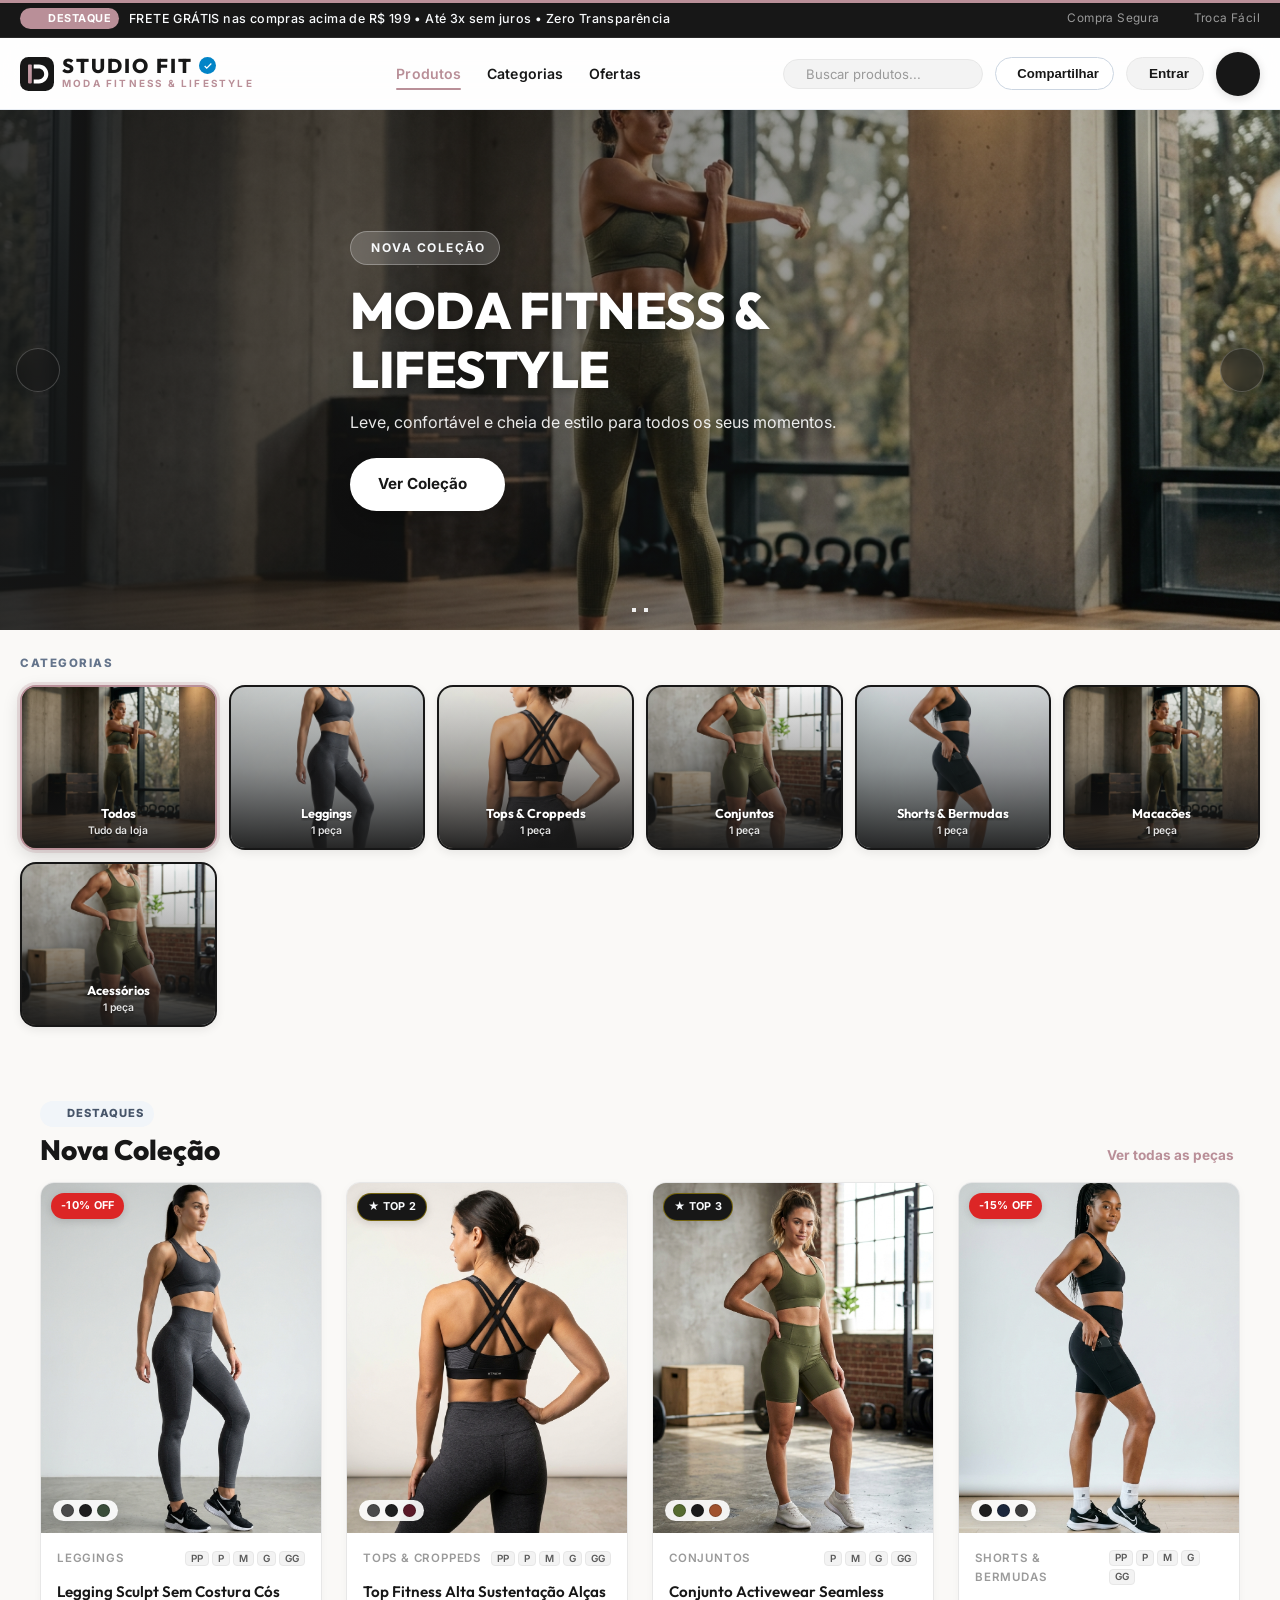
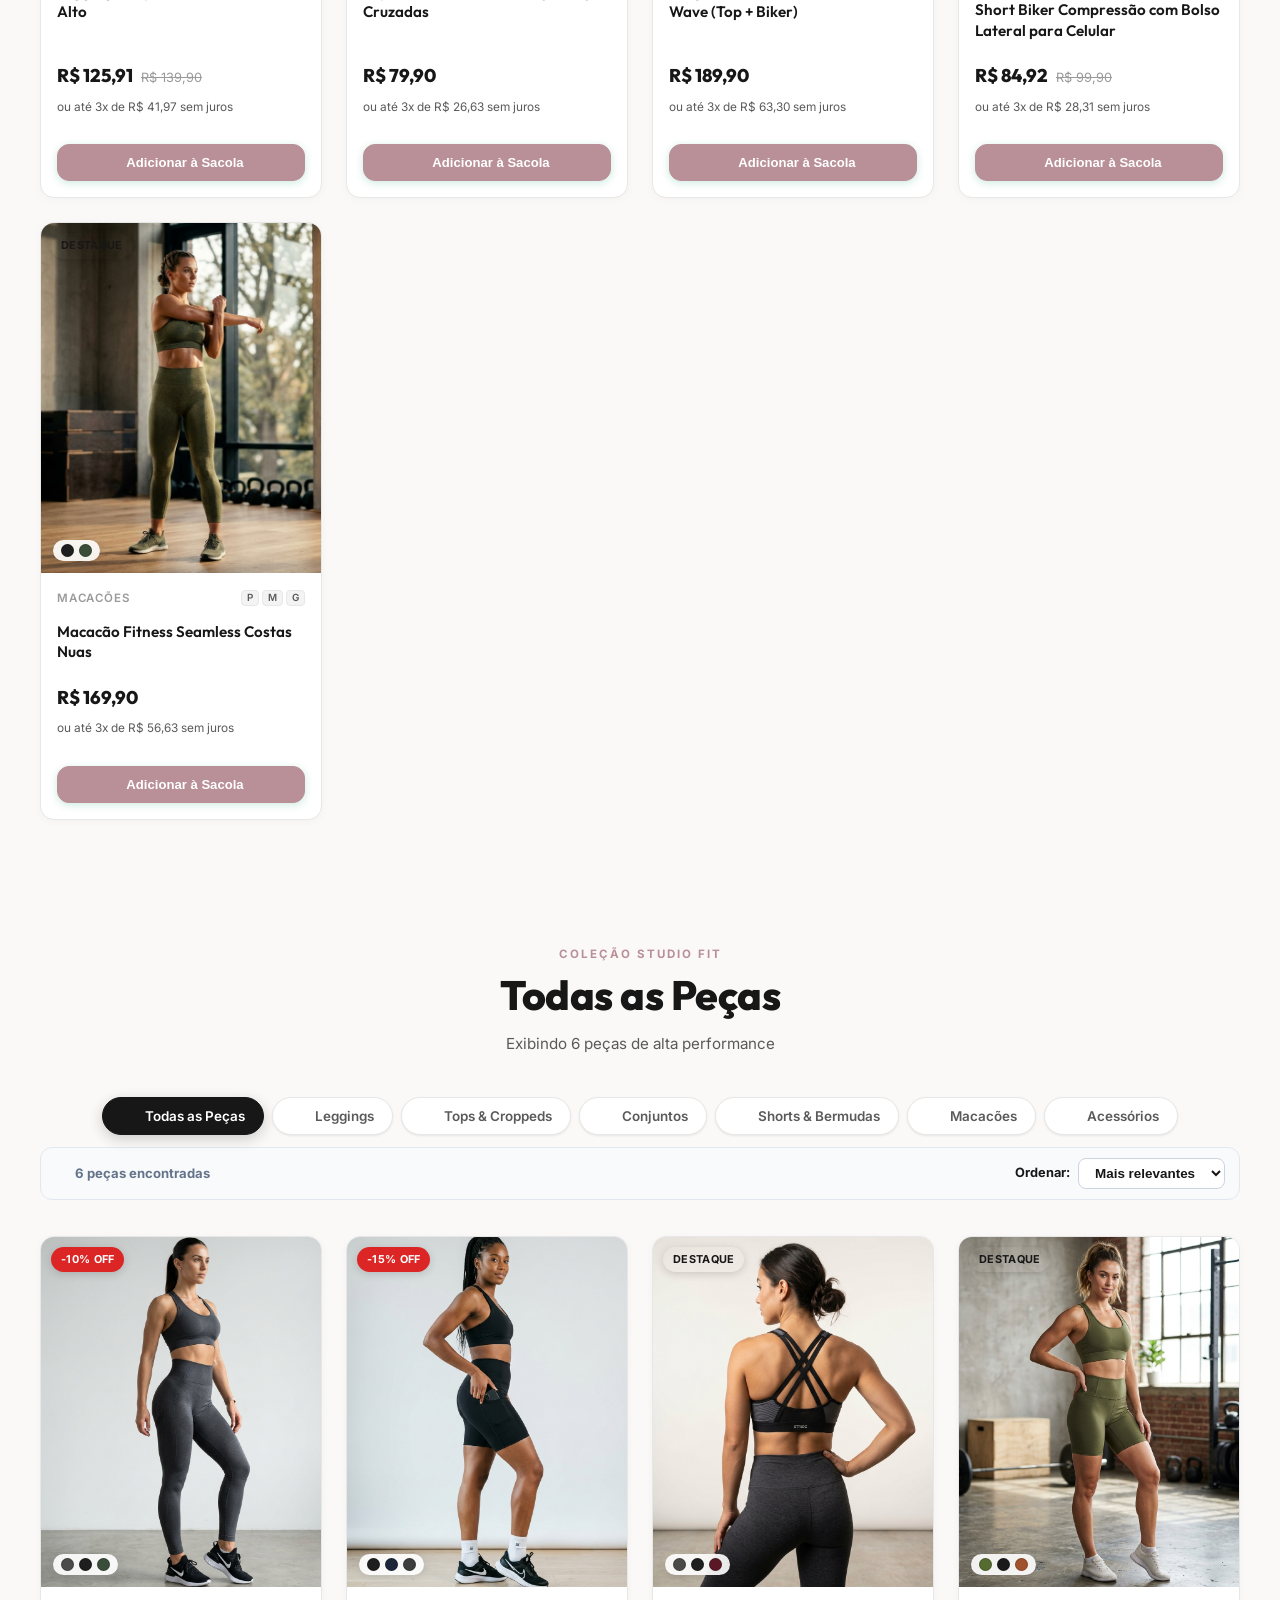
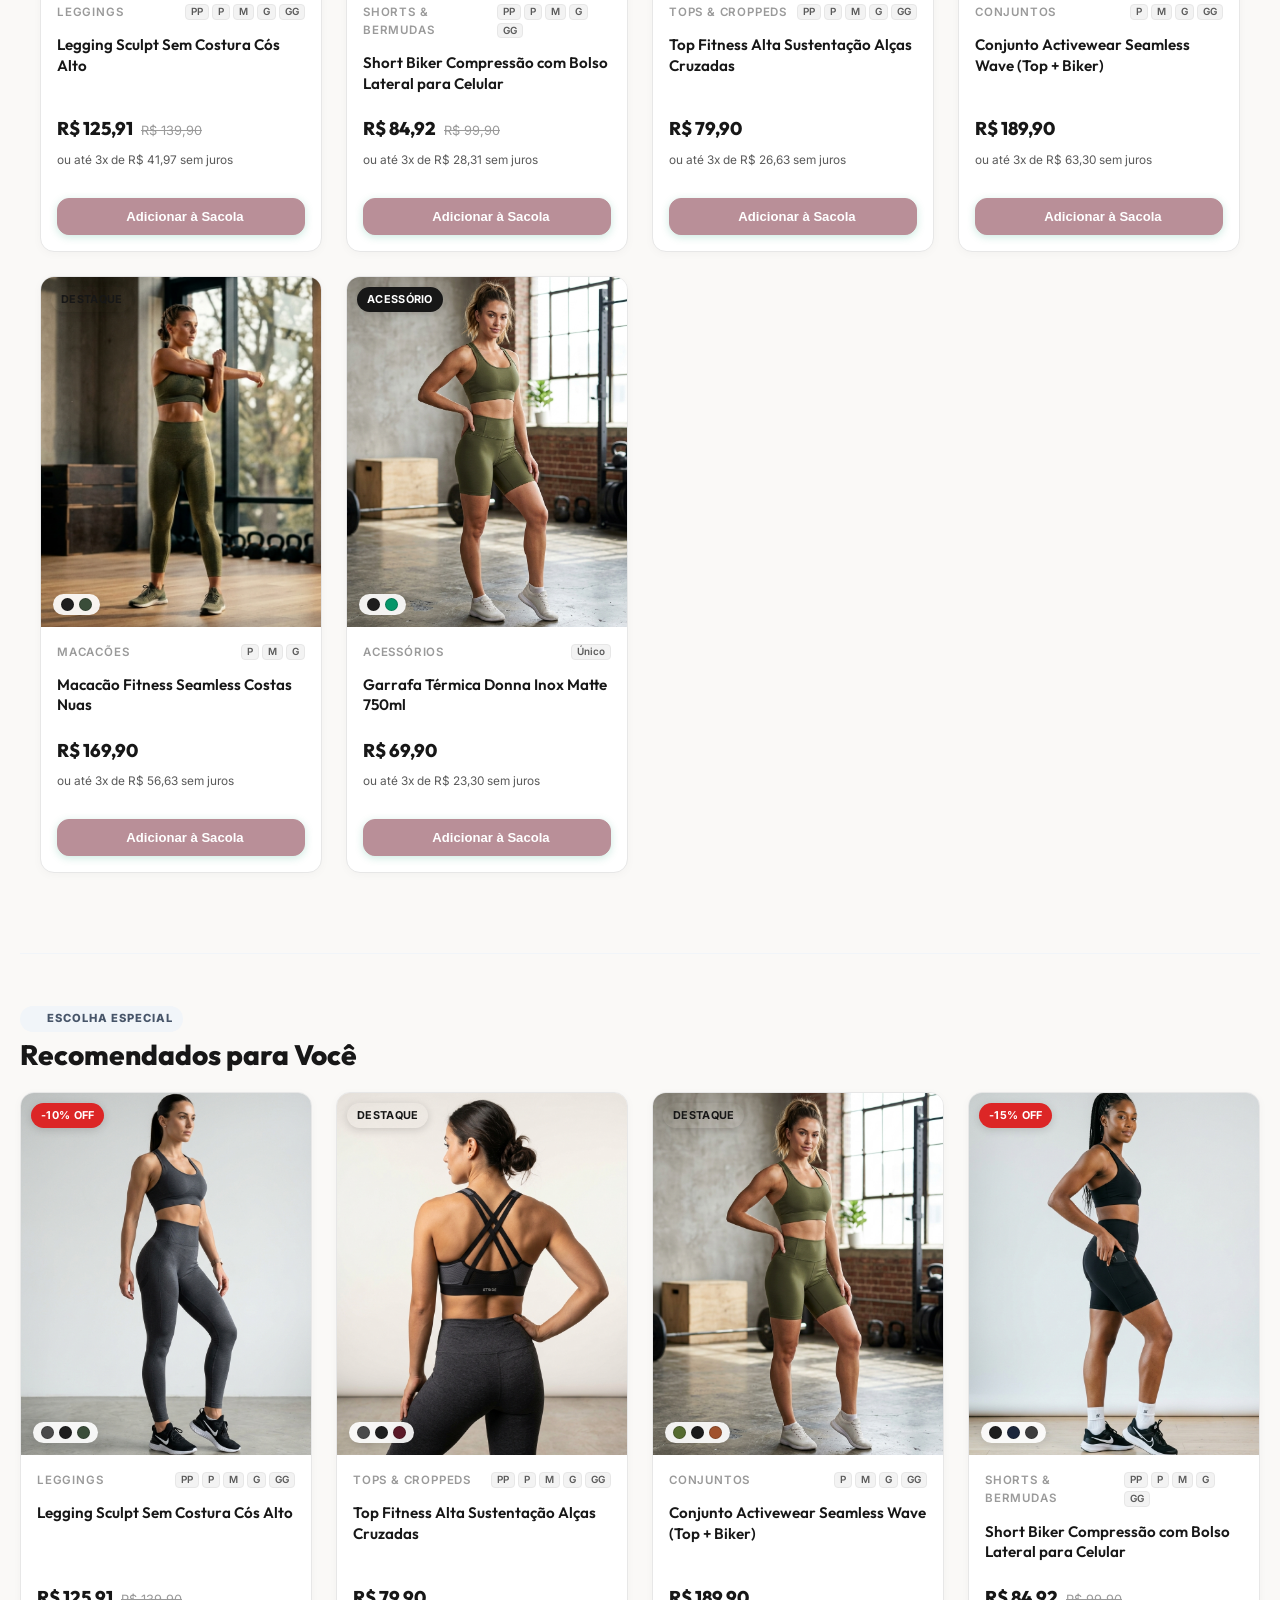
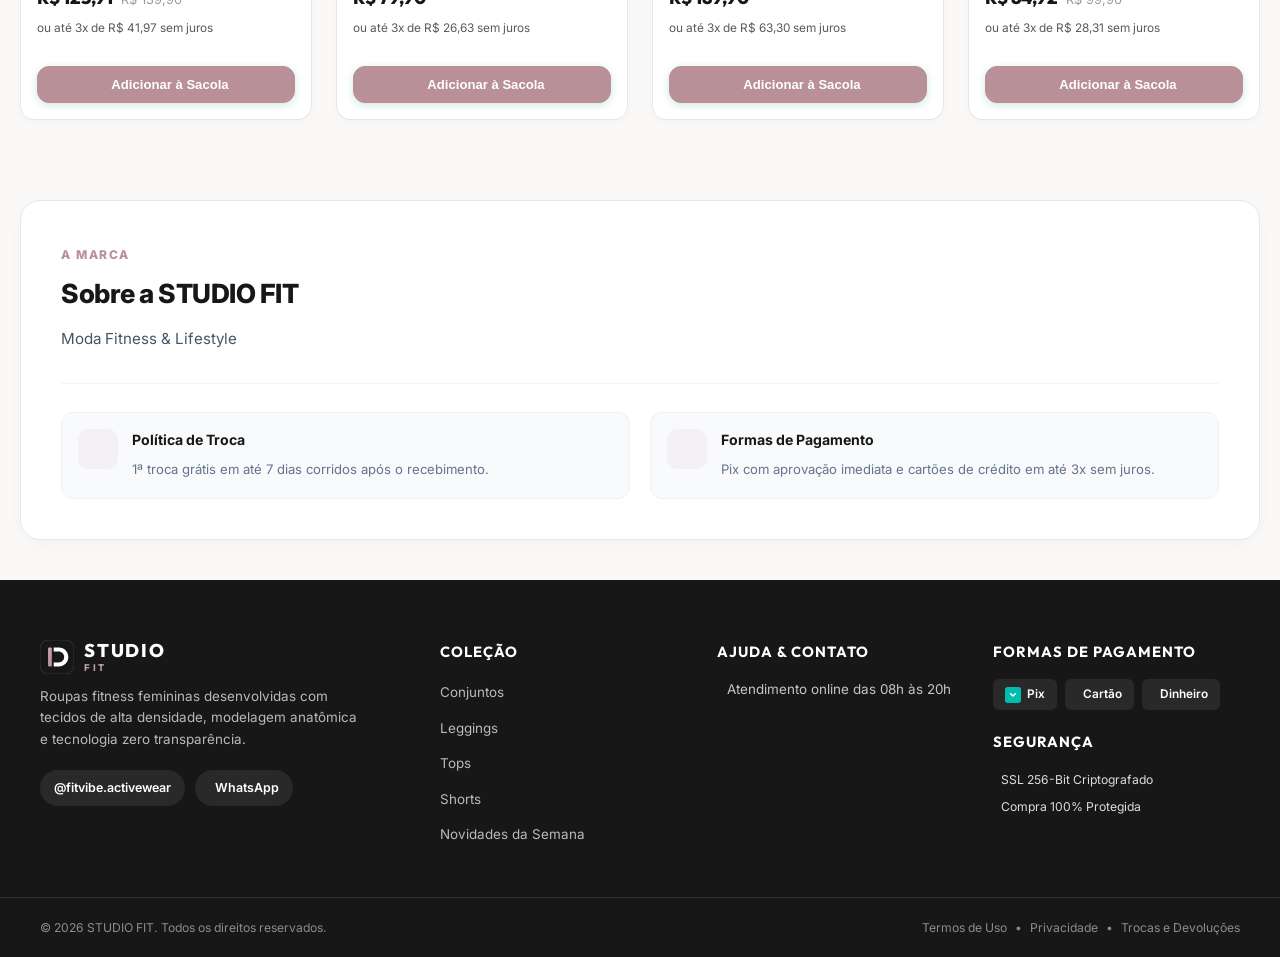
==== commit 830b241b: "Minha" ====
--- a/admin.html
+++ b/admin.html
@@ -6,7 +6,7 @@
   <meta name="viewport" content="width=device-width, initial-scale=1.0, viewport-fit=cover">
   <meta name="description"
     content="Painel Admin — Controle total de estoque de roupas fitness, produtos, pedidos e configurações">
-  <title>Painel Admin | Donna Fitness PE</title>
+  <title>Painel Admin | STUDIO FIT</title>
   <meta name="robots" content="noindex, nofollow, noarchive, nosnippet">
 
   <!-- ===== SECURITY GATEKEEPER =====
@@ -83,17 +83,17 @@
         <svg width="48" height="48" viewBox="0 0 36 36" fill="none" aria-hidden="true">
           <defs>
             <linearGradient id="admLogGrad" x1="7.5" y1="8" x2="12" y2="28" gradientUnits="userSpaceOnUse">
-              <stop offset="0%" stop-color="#34D399"/>
-              <stop offset="100%" stop-color="#059669"/>
+              <stop offset="0%" stop-color="#C8A3AB"/>
+              <stop offset="100%" stop-color="#B98F98"/>
             </linearGradient>
           </defs>
-          <rect width="36" height="36" rx="9" fill="#0F172A"/>
+          <rect width="36" height="36" rx="9" fill="#171717"/>
           <path d="M 8.5 9 C 8.5 8.4477 8.9477 8 9.5 8 H 11.5 C 12.0523 8 12.5 8.4477 12.5 9 V 27 C 12.5 27.5523 12.0523 28 11.5 28 H 9.5 C 8.9477 28 8.5 27.5523 8.5 27 Z" fill="url(#admLogGrad)"/>
           <path d="M 14.5 8 H 20 C 25.5228 8 30 12.4772 30 18 C 30 23.5228 25.5228 28 20 28 H 14.5 V 23.8 H 19.8 C 23.0033 23.8 25.6 21.2033 25.6 18 C 25.6 14.7967 23.0033 12.2 19.8 12.2 H 14.5 V 8 Z" fill="#FFFFFF"/>
         </svg>
       </div>
       <h2 class="admin-login-title" id="admin-login-title">Painel Administrativo</h2>
-      <p class="admin-login-subtitle">Donna Fitness PE — Acesso do Administrador</p>
+      <p class="admin-login-subtitle">STUDIO FIT — Acesso do Administrador</p>
 
       <form id="login-form">
         <div class="form-group">
@@ -128,18 +128,18 @@
           <svg width="32" height="32" viewBox="0 0 36 36" fill="none" aria-hidden="true">
             <defs>
               <linearGradient id="admSideGrad" x1="7.5" y1="8" x2="12" y2="28" gradientUnits="userSpaceOnUse">
-                <stop offset="0%" stop-color="#34D399"/>
-                <stop offset="100%" stop-color="#059669"/>
+                <stop offset="0%" stop-color="#C8A3AB"/>
+                <stop offset="100%" stop-color="#B98F98"/>
               </linearGradient>
             </defs>
-            <rect width="36" height="36" rx="9" fill="#1E293B" stroke="rgba(255,255,255,0.12)" stroke-width="1"/>
+            <rect width="36" height="36" rx="9" fill="#171717" stroke="rgba(255,255,255,0.12)" stroke-width="1"/>
             <path d="M 8.5 9 C 8.5 8.4477 8.9477 8 9.5 8 H 11.5 C 12.0523 8 12.5 8.4477 12.5 9 V 27 C 12.5 27.5523 12.0523 28 11.5 28 H 9.5 C 8.9477 28 8.5 27.5523 8.5 27 Z" fill="url(#admSideGrad)"/>
             <path d="M 14.5 8 H 20 C 25.5228 8 30 12.4772 30 18 C 30 23.5228 25.5228 28 20 28 H 14.5 V 23.8 H 19.8 C 23.0033 23.8 25.6 21.2033 25.6 18 C 25.6 14.7967 23.0033 12.2 19.8 12.2 H 14.5 V 8 Z" fill="#FFFFFF"/>
           </svg>
         </div>
         <div style="flex:1;min-width:0;">
-          <span class="brand-text" id="admin-brand-title">DONNA</span>
-          <span class="brand-sub">Fitness PE Admin</span>
+          <span class="brand-text" id="admin-brand-title">STUDIO FIT</span>
+          <span class="brand-sub">Painel Administrativo</span>
         </div>
         <button type="button" class="admin-sidebar-close" id="admin-sidebar-close" aria-label="Fechar menu lateral">
           <i data-lucide="x"></i>
@@ -660,7 +660,7 @@
                 </div>
                 <div class="form-group">
                   <label for="pix-receiver">Nome do Titular</label>
-                  <input type="text" id="pix-receiver" class="form-control" placeholder="Donna Fitness PE">
+                  <input type="text" id="pix-receiver" class="form-control" placeholder="STUDIO FIT">
                 </div>
               </div>
               <div class="form-group">
@@ -731,28 +731,121 @@
         <div class="admin-page-body">
 
           <!-- Identidade da Loja -->
-          <div class="admin-card">
+          <div class="admin-card" id="card-store-identity">
             <div class="admin-card-header">
               <h3>
                 <i data-lucide="store"></i>
-                <span>Identidade da Marca</span>
-              </h3>
-            </div>
-            <div class="admin-card-body">
-              <div class="admin-form-grid">
-                <div class="form-group">
-                  <label for="v-store-name">Nome da Loja</label>
-                  <input type="text" id="v-store-name" class="form-control" placeholder="Donna Fitness PE">
+                <span>Identidade da Loja</span>
+              </h3>
+              <span class="badge" style="font-size:0.75rem;background:var(--primary-50);color:var(--carbon);padding:4px 10px;border-radius:999px;border:1px solid var(--primary-100);">Configurável & Dinâmico</span>
+            </div>
+            <div class="admin-card-body">
+              <div style="margin-bottom:18px;">
+                <h4 style="font-size:0.9rem;font-weight:700;color:var(--carbon);margin-bottom:4px;">1. Informações Básicas da Marca</h4>
+                <p style="font-size:0.78rem;color:var(--text-muted);margin:0;">Dados institucionais exibidos em cabeçalhos, títulos, rodapé e comunicações.</p>
+              </div>
+              <div class="admin-form-grid" style="grid-template-columns:repeat(auto-fit, minmax(240px, 1fr));gap:16px;">
+                <div class="form-group">
+                  <label for="v-store-name">Nome Completo da Loja <span class="required">*</span></label>
+                  <input type="text" id="v-store-name" class="form-control" placeholder="STUDIO FIT">
+                  <small style="font-size:0.72rem;color:var(--text-muted);">Fallback padrão: STUDIO FIT</small>
+                </div>
+                <div class="form-group">
+                  <label for="v-store-short-name">Nome Curto / Monograma</label>
+                  <input type="text" id="v-store-short-name" class="form-control" placeholder="STUDIO FIT">
+                  <small style="font-size:0.72rem;color:var(--text-muted);">Usado em espaços compactos, mobile e ícones.</small>
                 </div>
                 <div class="form-group">
                   <label for="v-store-tagline">Slogan / Tagline</label>
-                  <input type="text" id="v-store-tagline" class="form-control"
-                    placeholder="Moda Fitness Feminina & Alta Performance">
-                </div>
-                <div class="form-group">
-                  <label for="v-theme-color">Cor Principal de Destaque</label>
-                  <input type="color" id="v-theme-color" class="form-control" style="height:44px;padding:4px 8px;">
-                </div>
+                  <input type="text" id="v-store-tagline" class="form-control" placeholder="Moda Fitness & Lifestyle">
+                  <small style="font-size:0.72rem;color:var(--text-muted);">Fallback padrão: Moda Fitness & Lifestyle</small>
+                </div>
+                <div class="form-group">
+                  <label for="v-theme-color">Cor de Destaque Sofisticada</label>
+                  <div style="display:flex;align-items:center;gap:10px;">
+                    <input type="color" id="v-theme-color" class="form-control" value="#B98F98" style="height:44px;width:60px;padding:4px;cursor:pointer;">
+                    <span style="font-size:0.8rem;color:var(--text-secondary);font-weight:600;">Padrão: Rosé Discreto (#B98F98)</span>
+                  </div>
+                </div>
+              </div>
+
+              <div class="form-group" style="margin-top:14px;">
+                <label for="v-store-desc">Descrição Institucional da Loja</label>
+                <textarea id="v-store-desc" class="form-control" rows="2" placeholder="Moda fitness e activewear desenvolvida para oferecer máximo conforto, alta sustentação e elegância para os seus treinos e dia a dia."></textarea>
+                <small style="font-size:0.72rem;color:var(--text-muted);">Exibida na seção 'Sobre a Loja' e no rodapé institucional.</small>
+              </div>
+
+              <div style="margin:24px 0 16px;padding-top:16px;border-top:1px solid var(--border);">
+                <h4 style="font-size:0.9rem;font-weight:700;color:var(--carbon);margin-bottom:4px;">2. Logotipos & Imagens Institucionais</h4>
+                <p style="font-size:0.78rem;color:var(--text-muted);margin:0;">Imagens e ícones de marca. Se vazio, o sistema usa tipografia moderna e monograma elegante.</p>
+              </div>
+              <div class="admin-form-grid" style="grid-template-columns:repeat(auto-fit, minmax(260px, 1fr));gap:16px;">
+                <div class="form-group">
+                  <label for="v-store-logo">Logotipo Principal (Desktop)</label>
+                  <div style="display:flex;gap:8px;">
+                    <input type="text" id="v-store-logo" class="form-control" placeholder="URL do logotipo principal (SVG, PNG ou WebP)">
+                    <label class="btn btn-secondary" style="cursor:pointer;white-space:nowrap;">
+                      <i data-lucide="upload"></i>
+                      <span>Enviar</span>
+                      <input type="file" id="v-store-logo-upload" accept="image/*" style="display:none;">
+                    </label>
+                  </div>
+                </div>
+                <div class="form-group">
+                  <label for="v-store-logo-mobile">Logotipo para Dispositivos Móveis</label>
+                  <div style="display:flex;gap:8px;">
+                    <input type="text" id="v-store-logo-mobile" class="form-control" placeholder="URL do logotipo compacto mobile (opcional)">
+                    <label class="btn btn-secondary" style="cursor:pointer;white-space:nowrap;">
+                      <i data-lucide="upload"></i>
+                      <span>Enviar</span>
+                      <input type="file" id="v-store-logo-mobile-upload" accept="image/*" style="display:none;">
+                    </label>
+                  </div>
+                </div>
+                <div class="form-group">
+                  <label for="v-store-favicon">Favicon do Navegador</label>
+                  <div style="display:flex;gap:8px;">
+                    <input type="text" id="v-store-favicon" class="form-control" placeholder="URL do favicon (ICO, PNG ou SVG)">
+                    <label class="btn btn-secondary" style="cursor:pointer;white-space:nowrap;">
+                      <i data-lucide="upload"></i>
+                      <span>Enviar</span>
+                      <input type="file" id="v-store-favicon-upload" accept="image/*" style="display:none;">
+                    </label>
+                  </div>
+                </div>
+                <div class="form-group">
+                  <label for="v-share-image">Imagem de Compartilhamento Social (Open Graph)</label>
+                  <div style="display:flex;gap:8px;">
+                    <input type="text" id="v-share-image" class="form-control" placeholder="URL da imagem (1200x630 recomendado)">
+                    <label class="btn btn-secondary" style="cursor:pointer;white-space:nowrap;">
+                      <i data-lucide="upload"></i>
+                      <span>Enviar</span>
+                      <input type="file" id="v-share-image-upload" accept="image/*" style="display:none;">
+                    </label>
+                  </div>
+                </div>
+              </div>
+
+              <div style="margin:24px 0 16px;padding-top:16px;border-top:1px solid var(--border);">
+                <h4 style="font-size:0.9rem;font-weight:700;color:var(--carbon);margin-bottom:4px;">3. E-mail & Otimização de Busca (SEO)</h4>
+                <p style="font-size:0.78rem;color:var(--text-muted);margin:0;">Como a sua loja é indexada no Google e visualizada ao compartilhar o link.</p>
+              </div>
+              <div class="admin-form-grid" style="grid-template-columns:repeat(auto-fit, minmax(260px, 1fr));gap:16px;">
+                <div class="form-group">
+                  <label for="v-store-email">E-mail Institucional de Contato</label>
+                  <input type="email" id="v-store-email" class="form-control" placeholder="contato@sualoja.com.br">
+                  <small style="font-size:0.72rem;color:var(--text-muted);">Deixe vazio caso não queira exibir e-mail público.</small>
+                </div>
+                <div class="form-group">
+                  <label for="v-seo-title">Título para SEO (Aba do Navegador e Google)</label>
+                  <input type="text" id="v-seo-title" class="form-control" placeholder="STUDIO FIT | Moda Fitness & Lifestyle">
+                  <small style="font-size:0.72rem;color:var(--text-muted);">Título da página exibido nos motores de busca.</small>
+                </div>
+              </div>
+              <div class="form-group" style="margin-top:14px;">
+                <label for="v-seo-desc">Descrição para SEO (Meta Description)</label>
+                <textarea id="v-seo-desc" class="form-control" rows="2" placeholder="Descubra peças de moda fitness contemporânea, leggings confortáveis e alta performance com entrega rápida."></textarea>
+                <small style="font-size:0.72rem;color:var(--text-muted);">Resumo de até 160 caracteres apresentado nos resultados do Google.</small>
               </div>
             </div>
           </div>
@@ -1095,7 +1188,7 @@
               </div>
               <div class="form-group">
                 <label for="v-floating-message">Mensagem Inicial Pré-preenchida</label>
-                <input type="text" id="v-floating-message" class="form-control" value="Olá! Estou no site da Donna Fitness PE e gostaria de tirar uma dúvida.">
+                <input type="text" id="v-floating-message" class="form-control" value="Olá! Estou no site da STUDIO FIT e gostaria de tirar uma dúvida.">
               </div>
             </div>
           </div>
@@ -1116,7 +1209,7 @@
               <div class="admin-form-grid">
                 <div class="form-group">
                   <label for="v-share-title">Título ao Compartilhar</label>
-                  <input type="text" id="v-share-title" class="form-control" value="Donna Fitness PE | Moda Fitness de Alta Performance">
+                  <input type="text" id="v-share-title" class="form-control" value="STUDIO FIT | Moda Fitness & Lifestyle">
                 </div>
                 <div class="form-group">
                   <label for="v-share-text">Texto de Apresentação</label>
--- a/css/style.css
+++ b/css/style.css
@@ -1,7 +1,10 @@
 /* ============================================================
-   DONNA FITNESS PE - MAIN STYLESHEET
-   Design: Roupas Fitness Femininas | Alta Performance & Estilo
-   Paleta: Preto Carbono, Grafite, Branco, Cinza Claro e Verde Esmeralda
+   STUDIO FIT - MAIN STYLESHEET
+   Design: Moda Fitness & Lifestyle | Alta Performance & Estilo Contemporâneo
+   Paleta: Branco (#FFFFFF), Off-white (#FAF9F7), Cinza Muito Claro (#F3F3F3),
+           Cinza Bordas (#E7E7E7), Cinza Médio (#9A9A9A), Grafite (#2B2B2B),
+           Preto Suave (#171717), Rosé Discreto (#B98F98), Rosé Secundário (#A97882)
+   WhatsApp Exclusivo: #25D366
    Zero Emojis | Lucide Icons & SVG | 100% Responsivo
    ============================================================ */
 
@@ -15,50 +18,54 @@
 }
 
 :root {
-  /* Brand Accent: Esmeralda Donna Fitness */
-  --primary: #059669;
-  --primary-light: #10B981;
-  --primary-dark: #064E3B;
-  --primary-50: rgba(5, 150, 105, 0.08);
-  --primary-100: rgba(5, 150, 105, 0.16);
-
-  /* Deep Activewear Neutrals */
-  --carbon: #0F172A;
-  --carbon-dark: #070B13;
-  --graphite: #1E293B;
-  --graphite-light: #334155;
+  /* Brand Accent: Rosé Discreto & Sofisticado */
+  --primary: #B98F98;
+  --primary-light: #C8A3AB;
+  --primary-dark: #A97882;
+  --primary-50: rgba(185, 143, 152, 0.08);
+  --primary-100: rgba(185, 143, 152, 0.16);
+
+  /* Deep Activewear & Contemporary Neutrals */
+  --carbon: #171717;
+  --carbon-dark: #0D0D0D;
+  --graphite: #2B2B2B;
+  --graphite-light: #4A4A4A;
 
   /* Surfaces & Backgrounds */
-  --bg: #F8FAFC;
+  --bg: #FAF9F7;
   --surface: #FFFFFF;
-  --surface-alt: #F1F5F9;
+  --surface-alt: #F3F3F3;
   --surface-card: #FFFFFF;
-  --border: #E2E8F0;
-  --border-strong: #CBD5E1;
+  --border: #E7E7E7;
+  --border-strong: #D1D1D1;
 
   /* Typography */
   --font-display: 'Outfit', -apple-system, BlinkMacSystemFont, sans-serif;
   --font-body: 'Inter', -apple-system, BlinkMacSystemFont, sans-serif;
 
   /* Text Colors */
-  --text-primary: #0F172A;
-  --text-secondary: #475569;
-  --text-muted: #94A3B8;
+  --text-primary: #171717;
+  --text-secondary: #5A5A5A;
+  --text-muted: #9A9A9A;
   --text-on-primary: #FFFFFF;
 
+  /* WhatsApp Brand Color (Exclusive for WhatsApp) */
+  --whatsapp: #25D366;
+  --whatsapp-dark: #1EBE5D;
+
   /* Status Colors */
-  --success: #059669;
-  --success-bg: #ECFDF5;
+  --success: #171717;
+  --success-bg: #F3F3F3;
   --warning: #D97706;
   --warning-bg: #FFFBEB;
   --danger: #DC2626;
   --danger-bg: #FEF2F2;
 
   /* Elevation & Shadows */
-  --shadow-sm: 0 1px 3px rgba(15, 23, 42, 0.06), 0 1px 2px rgba(15, 23, 42, 0.04);
-  --shadow-md: 0 4px 16px -2px rgba(15, 23, 42, 0.08), 0 2px 6px -2px rgba(15, 23, 42, 0.04);
-  --shadow-lg: 0 12px 32px -4px rgba(15, 23, 42, 0.12), 0 4px 12px -2px rgba(15, 23, 42, 0.06);
-  --shadow-xl: 0 20px 48px -6px rgba(15, 23, 42, 0.18);
+  --shadow-sm: 0 1px 3px rgba(23, 23, 23, 0.05), 0 1px 2px rgba(23, 23, 23, 0.03);
+  --shadow-md: 0 4px 16px -2px rgba(23, 23, 23, 0.06), 0 2px 6px -2px rgba(23, 23, 23, 0.03);
+  --shadow-lg: 0 12px 32px -4px rgba(23, 23, 23, 0.08), 0 4px 12px -2px rgba(23, 23, 23, 0.04);
+  --shadow-xl: 0 20px 48px -6px rgba(23, 23, 23, 0.12);
 
   /* Border Radii */
   --radius-sm: 6px;
@@ -335,7 +342,7 @@
   background: rgba(255, 255, 255, 0.94);
   backdrop-filter: blur(24px);
   -webkit-backdrop-filter: blur(24px);
-  box-shadow: 0 4px 20px rgba(15, 23, 42, 0.05);
+  box-shadow: 0 4px 20px rgba(23, 23, 23, 0.05);
   border-bottom-color: var(--border-strong);
 }
 
@@ -557,9 +564,9 @@
   display: none;
   align-items: center;
   gap: 6px;
-  background: #F1FDF5;
-  color: #047857;
-  border: 1px solid rgba(5, 150, 105, 0.25);
+  background: rgba(37, 211, 102, 0.12);
+  color: var(--whatsapp-dark);
+  border: 1px solid rgba(37, 211, 102, 0.35);
   padding: 8px 14px;
   border-radius: var(--radius-full);
   font-size: 0.8rem;
@@ -594,7 +601,7 @@
   justify-content: center;
   cursor: pointer;
   transition: all var(--transition);
-  box-shadow: 0 2px 10px rgba(15, 23, 42, 0.15);
+  box-shadow: 0 2px 10px rgba(23, 23, 23, 0.15);
 }
 
 .btn-cart:hover {
@@ -657,7 +664,7 @@
 .mobile-drawer-overlay {
   position: fixed;
   inset: 0;
-  background: rgba(15, 23, 42, 0.6);
+  background: rgba(23, 23, 23, 0.6);
   backdrop-filter: blur(4px);
   z-index: 10000;
   opacity: 0;
@@ -836,7 +843,7 @@
 .drawer-support-header .support-icon {
   width: 22px;
   height: 22px;
-  color: #059669;
+  color: var(--primary);
   flex-shrink: 0;
 }
 
@@ -903,7 +910,7 @@
   background: linear-gradient(
     135deg,
     rgba(7, 11, 19, 0.85) 0%,
-    rgba(15, 23, 42, 0.65) 45%,
+    rgba(23, 23, 23, 0.65) 45%,
     rgba(5, 150, 105, 0.25) 85%,
     transparent 100%
   );
@@ -1115,7 +1122,7 @@
   background: var(--surface);
   padding: 24px 0;
   border-bottom: 1px solid var(--border);
-  box-shadow: 0 1px 3px rgba(15, 23, 42, 0.02);
+  box-shadow: 0 1px 3px rgba(23, 23, 23, 0.02);
 }
 
 .benefits-grid {
@@ -1300,7 +1307,7 @@
   background: linear-gradient(
     to top,
     rgba(7, 11, 19, 0.88) 0%,
-    rgba(15, 23, 42, 0.45) 50%,
+    rgba(23, 23, 23, 0.45) 50%,
     rgba(0, 0, 0, 0.1) 100%
   );
 }
@@ -1480,7 +1487,7 @@
   background: var(--carbon);
   border-color: var(--carbon);
   color: white;
-  box-shadow: 0 4px 14px rgba(15, 23, 42, 0.2);
+  box-shadow: 0 4px 14px rgba(23, 23, 23, 0.2);
 }
 
 .category-btn.active .cat-icon-svg {
@@ -1498,9 +1505,9 @@
   display: inline-flex;
   align-items: center;
   gap: 8px;
-  background: #EFF6FF;
-  border: 1px solid #BFDBFE;
-  color: #1D4ED8;
+  background: var(--surface-alt);
+  border: 1px solid var(--border);
+  color: var(--carbon);
   font-size: 0.78rem;
   font-weight: 600;
   padding: 5px 12px;
@@ -1510,11 +1517,16 @@
 .btn-remove-chip {
   background: transparent;
   border: none;
-  color: #1D4ED8;
+  color: var(--text-muted);
   cursor: pointer;
   display: flex;
   align-items: center;
   padding: 0;
+  transition: color var(--transition-fast);
+}
+
+.btn-remove-chip:hover {
+  color: var(--carbon);
 }
 
 .btn-remove-chip svg {
@@ -1667,7 +1679,7 @@
   bottom: 12px;
   right: 12px;
   z-index: 2;
-  background: rgba(15, 23, 42, 0.85);
+  background: rgba(23, 23, 23, 0.85);
   backdrop-filter: blur(8px);
   color: white;
   padding: 6px 12px;
@@ -1806,26 +1818,37 @@
   align-items: center;
   justify-content: center;
   gap: 8px;
-  background: var(--surface-alt);
-  color: var(--carbon);
-  border: 1px solid var(--border);
+  background: var(--primary);
+  color: #FFFFFF;
+  border: 1px solid var(--primary);
   padding: 10px 14px;
   border-radius: var(--radius);
   font-size: 0.84rem;
   font-weight: 700;
   cursor: pointer;
+  box-shadow: 0 2px 8px rgba(5, 150, 105, 0.2);
   transition: all var(--transition-fast);
 }
 
 .btn-add-cart:hover:not(:disabled) {
-  background: var(--primary);
-  border-color: var(--primary);
+  background: var(--primary-dark);
+  border-color: var(--primary-dark);
   color: white;
+  transform: translateY(-1px);
+  box-shadow: 0 4px 14px rgba(5, 150, 105, 0.3);
+}
+
+.btn-add-cart:active:not(:disabled) {
+  transform: translateY(0);
 }
 
 .btn-add-cart:disabled {
-  opacity: 0.55;
+  background: var(--surface-alt);
+  border-color: var(--border);
+  color: var(--text-muted);
+  box-shadow: none;
   cursor: not-allowed;
+  opacity: 0.7;
 }
 
 .btn-add-cart svg {
@@ -1968,7 +1991,7 @@
   border-color: var(--carbon);
   background: var(--carbon);
   color: white;
-  box-shadow: 0 4px 14px rgba(15, 23, 42, 0.15);
+  box-shadow: 0 4px 14px rgba(23, 23, 23, 0.15);
 }
 
 .color-swatch-circle {
@@ -2062,7 +2085,7 @@
   position: absolute;
   bottom: 8px;
   left: 8px;
-  background: rgba(15, 23, 42, 0.85);
+  background: rgba(23, 23, 23, 0.85);
   backdrop-filter: blur(6px);
   color: white;
   font-size: 0.65rem;
@@ -2376,7 +2399,7 @@
 .instagram-post-overlay {
   position: absolute;
   inset: 0;
-  background: rgba(15, 23, 42, 0.7);
+  background: rgba(23, 23, 23, 0.7);
   display: flex;
   flex-direction: column;
   align-items: center;
@@ -2411,7 +2434,7 @@
   left: 12px;
   right: 12px;
   border-radius: 14px;
-  background: rgba(15, 23, 42, 0.96);
+  background: rgba(23, 23, 23, 0.96);
   backdrop-filter: blur(16px);
   -webkit-backdrop-filter: blur(16px);
   padding: 10px 14px;
@@ -2513,7 +2536,7 @@
 .cart-overlay {
   position: fixed;
   inset: 0;
-  background: rgba(15, 23, 42, 0.6);
+  background: rgba(23, 23, 23, 0.6);
   backdrop-filter: blur(4px);
   z-index: 10002;
   opacity: 0;
@@ -2623,7 +2646,7 @@
 }
 
 .shipping-progress-fill.completed {
-  background: #10B981;
+  background: var(--carbon);
 }
 
 /* Cart Items Container */
@@ -2890,7 +2913,7 @@
   font-weight: 700;
   cursor: pointer;
   transition: all var(--transition-fast);
-  box-shadow: 0 4px 16px rgba(15, 23, 42, 0.2);
+  box-shadow: 0 4px 16px rgba(23, 23, 23, 0.2);
 }
 
 .btn-checkout:hover {
@@ -2929,7 +2952,7 @@
 .modal-overlay {
   position: fixed;
   inset: 0;
-  background: rgba(15, 23, 42, 0.7);
+  background: rgba(23, 23, 23, 0.7);
   backdrop-filter: blur(6px);
   -webkit-backdrop-filter: blur(6px);
   z-index: 10010;
@@ -3045,7 +3068,7 @@
 }
 
 .delivery-tab-btn.active {
-  background: #F0FDF4;
+  background: var(--primary-50);
   border-color: var(--primary);
 }
 
@@ -3222,7 +3245,7 @@
 }
 
 .payment-option-label.selected .payment-option-card {
-  background: #F0FDF4;
+  background: var(--primary-50);
   border-color: var(--primary);
   color: var(--carbon);
 }
@@ -3232,8 +3255,8 @@
 }
 
 .pix-checkout-box {
-  background: #F0FDF4;
-  border: 1px solid #BBF7D0;
+  background: var(--surface-alt);
+  border: 1px solid var(--border);
   border-radius: var(--radius);
   padding: 16px;
   margin-top: 14px;
@@ -3404,7 +3427,7 @@
   align-items: center;
   justify-content: center;
   gap: 10px;
-  background: linear-gradient(135deg, #10B981 0%, #059669 100%);
+  background: linear-gradient(135deg, #25D366 0%, #1EBE5D 100%);
   color: white;
   border: none;
   padding: 16px;
@@ -3414,7 +3437,7 @@
   cursor: pointer;
   transition: all var(--transition-fast);
   margin-top: 20px;
-  box-shadow: 0 4px 18px rgba(16, 185, 129, 0.35);
+  box-shadow: 0 4px 18px rgba(37, 211, 102, 0.35);
 }
 
 .btn-whatsapp-submit:hover {
@@ -3433,7 +3456,7 @@
   width: 95%;
   border-radius: 20px;
   overflow: hidden;
-  box-shadow: 0 25px 50px -12px rgba(15, 23, 42, 0.25);
+  box-shadow: 0 25px 50px -12px rgba(23, 23, 23, 0.25);
 }
 
 .product-modal-title-area {
@@ -3446,7 +3469,7 @@
   font-size: 0.72rem;
   font-weight: 700;
   text-transform: uppercase;
-  color: var(--primary, #10B981);
+  color: var(--primary, #B98F98);
   letter-spacing: 0.6px;
 }
 
@@ -3482,7 +3505,7 @@
   border-radius: 16px;
   overflow: hidden;
   background: #f8fafc;
-  box-shadow: 0 4px 16px rgba(15, 23, 42, 0.06);
+  box-shadow: 0 4px 16px rgba(23, 23, 23, 0.06);
 }
 
 .product-modal-image-wrapper img {
@@ -3519,7 +3542,7 @@
 .btn-zoom-image:hover {
   background: #fff;
   transform: scale(1.08);
-  color: var(--primary, #10B981);
+  color: var(--primary, #B98F98);
 }
 
 .btn-zoom-image svg {
@@ -3564,7 +3587,7 @@
 
 .gallery-thumb.active {
   border-color: var(--carbon);
-  box-shadow: 0 0 0 2px rgba(15, 23, 42, 0.15);
+  box-shadow: 0 0 0 2px rgba(23, 23, 23, 0.15);
 }
 
 .gallery-thumb img {
@@ -3578,7 +3601,7 @@
   bottom: 0;
   left: 0;
   right: 0;
-  background: rgba(15, 23, 42, 0.7);
+  background: rgba(23, 23, 23, 0.7);
   color: white;
   font-size: 0.6rem;
   font-weight: 700;
@@ -3634,8 +3657,9 @@
   align-items: center;
   gap: 4px;
   font-size: 0.72rem;
-  color: #10B981;
-  background: #ECFDF5;
+  color: var(--carbon);
+  background: var(--surface-alt);
+  border: 1px solid var(--border);
   padding: 2px 8px;
   border-radius: 12px;
   font-weight: 600;
@@ -3702,7 +3726,7 @@
 
 .variant-label strong {
   font-weight: 600;
-  color: var(--primary, #10B981);
+  color: var(--primary, #B98F98);
 }
 
 .btn-size-guide-link {
@@ -3710,7 +3734,7 @@
   border: none;
   font-size: 0.78rem;
   font-weight: 600;
-  color: var(--primary, #10B981);
+  color: var(--primary, #B98F98);
   display: inline-flex;
   align-items: center;
   gap: 4px;
@@ -3756,7 +3780,7 @@
   border-color: var(--carbon);
   background: var(--carbon);
   color: white;
-  box-shadow: 0 2px 8px rgba(15, 23, 42, 0.15);
+  box-shadow: 0 2px 8px rgba(23, 23, 23, 0.15);
 }
 
 .color-swatch {
@@ -3810,7 +3834,7 @@
   border-color: var(--carbon);
   background: var(--carbon);
   color: white;
-  box-shadow: 0 2px 8px rgba(15, 23, 42, 0.2);
+  box-shadow: 0 2px 8px rgba(23, 23, 23, 0.2);
 }
 
 .size-btn-label {
@@ -3928,11 +3952,11 @@
   font-weight: 700;
   cursor: pointer;
   transition: all 0.15s ease;
-  box-shadow: 0 4px 14px rgba(15, 23, 42, 0.18);
+  box-shadow: 0 4px 14px rgba(23, 23, 23, 0.18);
 }
 
 .btn-modal-add-cart:hover:not(:disabled) {
-  background: #1e293b;
+  background: var(--carbon-dark, #0D0D0D);
   transform: translateY(-1px);
 }
 
@@ -3955,7 +3979,7 @@
   align-items: center;
   justify-content: center;
   gap: 6px;
-  background: linear-gradient(135deg, #10B981 0%, #059669 100%);
+  background: var(--carbon);
   color: white;
   border: none;
   padding: 13px 18px;
@@ -3964,11 +3988,11 @@
   font-weight: 700;
   cursor: pointer;
   transition: all 0.15s ease;
-  box-shadow: 0 4px 14px rgba(16, 185, 129, 0.25);
+  box-shadow: 0 4px 14px rgba(23, 23, 23, 0.2);
 }
 
 .btn-modal-buy-now:hover:not(:disabled) {
-  filter: brightness(1.08);
+  background: var(--graphite);
   transform: translateY(-1px);
 }
 
@@ -4005,7 +4029,7 @@
 .trust-tag-item svg {
   width: 18px;
   height: 18px;
-  color: #10B981;
+  color: var(--primary);
   flex-shrink: 0;
 }
 
@@ -4049,7 +4073,7 @@
 }
 
 .accordion-header:hover {
-  color: var(--primary, #10B981);
+  color: var(--primary, #B98F98);
 }
 
 .accordion-header::-webkit-details-marker {
@@ -4429,7 +4453,7 @@
     flex-shrink: 0;
     overflow: hidden;
     position: relative;
-    box-shadow: 0 4px 12px rgba(15, 23, 42, 0.06);
+    box-shadow: 0 4px 12px rgba(23, 23, 23, 0.06);
   }
 
   .product-modal-image-wrapper img {
@@ -4894,7 +4918,7 @@
   .product-card {
     border-radius: 14px !important;
     border: 1px solid rgba(226, 232, 240, 0.85) !important;
-    box-shadow: 0 1px 3px rgba(15, 23, 42, 0.04) !important;
+    box-shadow: 0 1px 3px rgba(23, 23, 23, 0.04) !important;
     background: #ffffff !important;
   }
 
@@ -4986,20 +5010,29 @@
   .btn-add-cart {
     width: 100% !important;
     padding: 8px 6px !important;
-    font-size: 0.76rem !important;
+    font-size: 0.78rem !important;
     font-weight: 700 !important;
     border-radius: 9px !important;
     min-height: 38px !important;
     gap: 5px !important;
+    background: var(--primary) !important;
+    color: #FFFFFF !important;
+    border: 1px solid var(--primary) !important;
+    box-shadow: 0 2px 8px rgba(5, 150, 105, 0.2) !important;
+  }
+
+  .btn-add-cart:active:not(:disabled) {
+    background: var(--primary-dark) !important;
+    border-color: var(--primary-dark) !important;
+    color: white !important;
+    transform: scale(0.97) !important;
+  }
+
+  .btn-add-cart:disabled {
     background: var(--surface-alt) !important;
-    color: var(--carbon) !important;
-    border: 1px solid var(--border) !important;
-  }
-
-  .btn-add-cart:active:not(:disabled) {
-    background: var(--carbon) !important;
-    color: white !important;
-    transform: scale(0.96) !important;
+    border-color: var(--border) !important;
+    color: var(--text-muted) !important;
+    box-shadow: none !important;
   }
 
   .btn-add-cart svg {
@@ -5373,7 +5406,7 @@
   font-family: var(--font-display, 'Outfit', sans-serif);
   font-size: 1.05rem;
   font-weight: 800;
-  color: #0F172A;
+  color: var(--text-primary, #171717);
   margin: 0;
   letter-spacing: -0.3px;
 }
@@ -5414,7 +5447,7 @@
   border: 1.5px solid #E2E8F0;
   font-size: 0.88rem;
   background: #F8FAFC;
-  color: #1E293B;
+  color: var(--text-primary, #171717);
   outline: none;
   transition: all 0.2s ease;
   font-family: inherit;
@@ -5480,7 +5513,7 @@
 .neighborhood-card-name {
   font-size: 0.95rem;
   font-weight: 700;
-  color: #0F172A;
+  color: var(--text-primary, #171717);
   transition: color 0.2s;
 }
 
@@ -5559,7 +5592,7 @@
   padding: 8px 20px;
   font-size: 0.85rem;
   font-weight: 600;
-  color: #1E293B;
+  color: var(--text-primary, #171717);
   cursor: pointer;
   transition: all 0.2s;
 }
@@ -5588,9 +5621,9 @@
 }
 
 .neighborhood-alert.success {
-  background: #ECFDF5;
-  border: 1px solid #A7F3D0;
-  color: #065F46;
+  background: var(--surface-alt);
+  border: 1px solid var(--border);
+  color: var(--carbon);
 }
 
 .neighborhood-alert.info {
@@ -5601,8 +5634,7 @@
 
 /* ============================================================
    NOVO DESIGN: BOUTIQUE SOCIAL COMMERCE & CONTA DE CLIENTE
-   Inspirado no conceito da referência visual (JoyModa)
-   Mantendo a identidade exclusiva Donna Fitness PE
+   Inspirado no conceito de moda contemporânea e lifestyle
    ============================================================ */
 
 /* Top Accent & Verified Store Badge */
@@ -5638,7 +5670,7 @@
   padding: 8px 14px;
   font-size: 0.85rem;
   font-weight: 600;
-  color: var(--carbon, #0F172A);
+  color: var(--carbon, #171717);
   cursor: pointer;
   transition: all 0.2s cubic-bezier(0.4, 0, 0.2, 1);
 }
@@ -5650,9 +5682,9 @@
 }
 
 .btn-header-account.logged {
-  background: rgba(5, 150, 105, 0.1);
-  border-color: rgba(5, 150, 105, 0.3);
-  color: #065F46;
+  background: var(--primary-50);
+  border-color: var(--primary-100);
+  color: var(--carbon);
 }
 
 @media (max-width: 768px) {
@@ -5664,7 +5696,7 @@
 .account-logged-dot {
   width: 8px;
   height: 8px;
-  background: #10B981;
+  background: var(--primary);
   border-radius: 50%;
   box-shadow: 0 0 0 2px #FFFFFF;
 }
@@ -5674,7 +5706,7 @@
   position: relative;
   width: 100%;
   overflow: hidden;
-  background: #0F172A;
+  background: var(--carbon, #171717);
 }
 
 .hero-slider-container {
@@ -5730,12 +5762,12 @@
   left: 0;
   width: 100%;
   height: 100%;
-  background: linear-gradient(90deg, rgba(15, 23, 42, 0.85) 0%, rgba(15, 23, 42, 0.5) 50%, rgba(15, 23, 42, 0.2) 100%);
+  background: linear-gradient(90deg, rgba(23, 23, 23, 0.85) 0%, rgba(23, 23, 23, 0.5) 50%, rgba(23, 23, 23, 0.2) 100%);
 }
 
 @media (max-width: 640px) {
   .hero-slide-overlay {
-    background: linear-gradient(180deg, rgba(15, 23, 42, 0.3) 0%, rgba(15, 23, 42, 0.85) 100%);
+    background: linear-gradient(180deg, rgba(23, 23, 23, 0.3) 0%, rgba(23, 23, 23, 0.85) 100%);
   }
 }
 
@@ -5795,7 +5827,7 @@
   align-items: center;
   gap: 10px;
   background: #FFFFFF;
-  color: #0F172A;
+  color: var(--text-primary, #171717);
   border: none;
   border-radius: 9999px;
   padding: 14px 28px;
@@ -5822,7 +5854,7 @@
   width: 44px;
   height: 44px;
   border-radius: 50%;
-  background: rgba(15, 23, 42, 0.5);
+  background: rgba(23, 23, 23, 0.5);
   backdrop-filter: blur(8px);
   -webkit-backdrop-filter: blur(8px);
   border: 1px solid rgba(255, 255, 255, 0.2);
@@ -5835,7 +5867,7 @@
 }
 
 .hero-slider-arrow:hover {
-  background: rgba(15, 23, 42, 0.85);
+  background: rgba(23, 23, 23, 0.85);
   transform: translateY(-50%) scale(1.08);
 }
 
@@ -5918,7 +5950,7 @@
 .chic-benefit-pill i, .chic-benefit-pill svg {
   width: 15px;
   height: 15px;
-  color: #059669;
+  color: var(--primary);
 }
 
 /* ===== BOUTIQUE SOCIAL PROOF STRIP (REFERÊNCIA) ===== */
@@ -5953,7 +5985,7 @@
   gap: 5px;
   font-size: 1.05rem;
   font-weight: 800;
-  color: #0F172A;
+  color: var(--text-primary, #171717);
   line-height: 1;
 }
 
@@ -6014,7 +6046,7 @@
 
 .btn-bio-action:hover {
   background: #E2E8F0;
-  color: #0F172A;
+  color: var(--text-primary, #171717);
 }
 
 /* ===== CATEGORIAS VISUAIS (CARDS COM SCROLL SUAVE NO MOBILE) ===== */
@@ -6070,7 +6102,7 @@
   scroll-snap-align: start;
   box-shadow: 0 3px 10px rgba(0, 0, 0, 0.08);
   transition: transform 0.2s ease, box-shadow 0.2s ease, border-color 0.2s ease;
-  background: #0F172A;
+  background: var(--carbon, #171717);
   border: 2px solid transparent;
   user-select: none;
   -webkit-tap-highlight-color: transparent;
@@ -6101,8 +6133,8 @@
 }
 
 .chic-cat-card.active {
-  border-color: var(--primary, #059669);
-  box-shadow: 0 0 0 3px rgba(5, 150, 105, 0.25), 0 6px 18px rgba(0, 0, 0, 0.15);
+  border-color: var(--primary, #B98F98);
+  box-shadow: 0 0 0 3px rgba(185, 143, 152, 0.25), 0 6px 18px rgba(0, 0, 0, 0.15);
 }
 
 .chic-cat-card > img,
@@ -6124,7 +6156,7 @@
 .chic-cat-overlay {
   position: absolute;
   inset: 0;
-  background: linear-gradient(180deg, rgba(15, 23, 42, 0.05) 0%, rgba(15, 23, 42, 0.4) 50%, rgba(15, 23, 42, 0.92) 100%);
+  background: linear-gradient(180deg, rgba(23, 23, 23, 0.05) 0%, rgba(23, 23, 23, 0.4) 50%, rgba(23, 23, 23, 0.92) 100%);
   pointer-events: none;
 }
 
@@ -6168,7 +6200,7 @@
 
 /* Card 'Todos / Tudo da Loja' */
 .chic-cat-card.all-card .chic-cat-media {
-  background: linear-gradient(135deg, #1E293B 0%, #0F172A 100%);
+  background: linear-gradient(135deg, var(--graphite, #2B2B2B) 0%, var(--carbon, #171717) 100%);
   display: flex;
   align-items: center;
   justify-content: center;
@@ -6182,7 +6214,7 @@
   display: flex;
   align-items: center;
   justify-content: center;
-  color: #0F172A;
+  color: var(--text-primary, #171717);
   box-shadow: 0 4px 12px rgba(0,0,0,0.2);
   margin-bottom: 8px;
 }
@@ -6215,7 +6247,7 @@
   font-family: var(--font-display, 'Outfit', sans-serif);
   font-size: 1.4rem;
   font-weight: 800;
-  color: #0F172A;
+  color: var(--text-primary, #171717);
   line-height: 1.2;
 }
 
@@ -6231,7 +6263,7 @@
   top: 10px;
   left: 10px;
   z-index: 3;
-  background: rgba(15, 23, 42, 0.9);
+  background: rgba(23, 23, 23, 0.9);
   color: #F8FAFC;
   padding: 4px 9px;
   border-radius: 6px;
@@ -6267,7 +6299,7 @@
   backdrop-filter: blur(16px);
   -webkit-backdrop-filter: blur(16px);
   border-top: 1px solid #E2E8F0;
-  box-shadow: 0 -4px 16px rgba(15, 23, 42, 0.06);
+  box-shadow: 0 -4px 16px rgba(23, 23, 23, 0.06);
   padding: 6px 12px;
   padding-bottom: calc(6px + var(--safe-bottom));
   display: flex;
@@ -6316,11 +6348,11 @@
 }
 
 .bottom-nav-btn:hover {
-  color: #0F172A;
+  color: var(--text-primary, #171717);
 }
 
 .bottom-nav-btn.active {
-  color: #059669;
+  color: var(--carbon);
 }
 
 .bottom-nav-btn.active i, .bottom-nav-btn.active svg {
@@ -6379,7 +6411,7 @@
 
 .auth-tab-btn.active {
   background: #FFFFFF;
-  color: #0F172A;
+  color: var(--text-primary, #171717);
   box-shadow: 0 2px 6px rgba(0, 0, 0, 0.06);
 }
 
@@ -6395,7 +6427,7 @@
   padding: 12px 18px;
   font-size: 0.92rem;
   font-weight: 600;
-  color: #1E293B;
+  color: var(--text-primary, #171717);
   cursor: pointer;
   transition: all 0.2s ease;
   box-shadow: 0 1px 3px rgba(0, 0, 0, 0.04);
@@ -6430,7 +6462,7 @@
 
 .btn-submit-auth {
   width: 100%;
-  background: #059669;
+  background: var(--carbon);
   color: #FFFFFF;
   border: none;
   border-radius: 10px;
@@ -6447,7 +6479,7 @@
 }
 
 .btn-submit-auth:hover {
-  background: #047857;
+  background: var(--graphite);
   transform: translateY(-1px);
 }
 
@@ -6478,7 +6510,7 @@
   width: 52px;
   height: 52px;
   border-radius: 50%;
-  background: #059669;
+  background: var(--primary);
   color: #FFFFFF;
   display: flex;
   align-items: center;
@@ -6491,7 +6523,7 @@
 .account-user-meta h4 {
   font-size: 1.1rem;
   font-weight: 800;
-  color: #0F172A;
+  color: var(--text-primary, #171717);
   margin-bottom: 2px;
 }
 
@@ -6526,12 +6558,12 @@
 }
 
 .account-nav-tab:hover {
-  color: #0F172A;
+  color: var(--text-primary, #171717);
 }
 
 .account-nav-tab.active {
-  color: #059669;
-  border-bottom-color: #059669;
+  color: var(--carbon);
+  border-bottom-color: var(--carbon);
 }
 
 /* Order Cards */
@@ -6559,7 +6591,7 @@
 .order-num {
   font-weight: 800;
   font-size: 0.95rem;
-  color: #0F172A;
+  color: var(--text-primary, #171717);
 }
 
 .order-date {
@@ -6615,7 +6647,7 @@
 .order-total-val {
   font-weight: 800;
   font-size: 1.05rem;
-  color: #0F172A;
+  color: var(--text-primary, #171717);
 }
 
 .btn-view-order-details {
@@ -6632,7 +6664,7 @@
 
 .btn-view-order-details:hover {
   background: #E2E8F0;
-  color: #0F172A;
+  color: var(--text-primary, #171717);
 }
 
 /* ============================================================
@@ -6644,31 +6676,38 @@
   display: inline-flex;
   align-items: center;
   gap: 6px;
-  background: linear-gradient(135deg, #1E293B, #0F172A);
-  color: #F8FAFC;
-  border: 1px solid rgba(245, 158, 11, 0.4);
+  background: var(--surface-alt);
+  color: var(--carbon);
+  border: 1px solid var(--border);
   padding: 6px 14px;
   border-radius: 9999px;
   font-size: 0.82rem;
   font-weight: 700;
   cursor: pointer;
-  box-shadow: 0 2px 8px rgba(245, 158, 11, 0.15);
   transition: all 0.25s cubic-bezier(0.4, 0, 0.2, 1);
 }
 
 .btn-header-loyalty:hover {
-  border-color: #F59E0B;
+  background: var(--primary);
+  color: white;
+  border-color: var(--primary);
   transform: translateY(-1px);
-  box-shadow: 0 4px 14px rgba(245, 158, 11, 0.28);
+  box-shadow: 0 4px 14px rgba(5, 150, 105, 0.2);
 }
 
 .loyalty-coin-icon {
-  font-size: 0.95rem;
-  line-height: 1;
+  display: inline-flex;
+  align-items: center;
+  width: 15px;
+  height: 15px;
+  color: var(--primary);
+}
+
+.btn-header-loyalty:hover .loyalty-coin-icon {
+  color: white;
 }
 
 .loyalty-header-pts {
-  color: #FBBF24;
   font-weight: 800;
   letter-spacing: 0.2px;
 }
@@ -6677,12 +6716,12 @@
 .modal-loyalty-container {
   max-width: 900px;
   width: 95%;
-  background: #141416;
-  color: #F8FAFC;
-  border: 1px solid rgba(255, 255, 255, 0.08);
+  background: #FFFFFF;
+  color: var(--text-primary);
+  border: 1px solid var(--border);
   border-radius: 20px;
   overflow: hidden;
-  box-shadow: 0 24px 60px rgba(0, 0, 0, 0.6);
+  box-shadow: 0 20px 60px rgba(23, 23, 23, 0.12);
   max-height: 90vh;
   display: flex;
   flex-direction: column;
@@ -6692,15 +6731,16 @@
   display: flex;
   align-items: center;
   justify-content: space-between;
-  padding: 16px 24px;
-  background: #18181B;
-  border-bottom: 1px solid rgba(255, 255, 255, 0.06);
+  padding: 18px 24px;
+  background: #FFFFFF;
+  border-bottom: 1px solid var(--border);
 }
 
 .modal-loyalty-header h3 {
+  font-family: var(--font-display);
   font-size: 1.15rem;
   font-weight: 800;
-  color: #FFFFFF;
+  color: var(--carbon);
   display: flex;
   align-items: center;
   gap: 8px;
@@ -6712,30 +6752,23 @@
   display: flex;
   flex-direction: column;
   gap: 20px;
+  background: #F8FAFC;
+  -webkit-overflow-scrolling: touch;
 }
 
 /* 1. Hero Card: Saldo de Pontos */
 .loyalty-hero-card {
   position: relative;
-  background: linear-gradient(135deg, #4A3A2C 0%, #30261C 50%, #1E1A17 100%);
-  border: 1px solid rgba(245, 158, 11, 0.3);
-  border-radius: 18px;
-  padding: 24px 28px;
+  background: #FFFFFF;
+  border: 1.5px solid var(--border);
+  border-radius: 16px;
+  padding: 22px 26px;
   display: flex;
   align-items: center;
   justify-content: space-between;
-  box-shadow: 0 10px 30px rgba(0, 0, 0, 0.4), inset 0 1px 0 rgba(255, 255, 255, 0.1);
+  box-shadow: var(--shadow-sm);
   overflow: hidden;
-}
-
-.loyalty-hero-card::after {
-  content: "★";
-  position: absolute;
-  right: -10px;
-  top: -20px;
-  font-size: 140px;
-  color: rgba(255, 255, 255, 0.03);
-  pointer-events: none;
+  gap: 16px;
 }
 
 .loyalty-hero-meta {
@@ -6745,9 +6778,11 @@
 }
 
 .loyalty-hero-label {
-  font-size: 0.85rem;
-  font-weight: 600;
-  color: #D1D5DB;
+  font-size: 0.8rem;
+  font-weight: 700;
+  color: var(--text-secondary);
+  text-transform: uppercase;
+  letter-spacing: 0.5px;
   display: flex;
   align-items: center;
   gap: 6px;
@@ -6762,28 +6797,33 @@
 .loyalty-gold-coin {
   width: 44px;
   height: 44px;
-  background: radial-gradient(circle at 30% 30%, #FDE68A 0%, #F59E0B 70%, #B45309 100%);
+  background: var(--primary-50);
+  border: 1px solid var(--primary-100);
   border-radius: 50%;
   display: flex;
   align-items: center;
   justify-content: center;
-  font-size: 1.4rem;
-  color: #78350F;
-  box-shadow: 0 4px 14px rgba(245, 158, 11, 0.5), inset 0 2px 4px rgba(255, 255, 255, 0.4);
+  color: var(--primary);
+  flex-shrink: 0;
+}
+
+.loyalty-gold-coin svg {
+  width: 22px;
+  height: 22px;
+  color: var(--primary);
 }
 
 .loyalty-balance-number {
-  font-family: var(--font-display, sans-serif);
-  font-size: 2.4rem;
+  font-family: var(--font-display);
+  font-size: 2.6rem;
   font-weight: 900;
-  color: #FFFFFF;
+  color: var(--carbon);
   line-height: 1;
-  text-shadow: 0 2px 8px rgba(0, 0, 0, 0.5);
 }
 
 .loyalty-expiry-note {
   font-size: 0.76rem;
-  color: #9CA3AF;
+  color: var(--text-muted);
   display: flex;
   align-items: center;
   gap: 6px;
@@ -6791,24 +6831,32 @@
 }
 
 .btn-loyalty-history {
-  background: rgba(255, 255, 255, 0.12);
-  color: #FFFFFF;
-  border: 1px solid rgba(255, 255, 255, 0.2);
+  background: var(--surface-alt);
+  color: var(--carbon);
+  border: 1px solid var(--border);
   padding: 8px 18px;
   border-radius: 9999px;
-  font-size: 0.85rem;
+  font-size: 0.82rem;
   font-weight: 700;
   cursor: pointer;
   display: inline-flex;
   align-items: center;
   gap: 6px;
-  backdrop-filter: blur(8px);
   transition: all 0.2s ease;
 }
 
 .btn-loyalty-history:hover {
-  background: rgba(255, 255, 255, 0.22);
-  transform: translateX(2px);
+  background: #FFFFFF;
+  border-color: var(--primary);
+  color: var(--primary);
+  transform: translateY(-1px);
+  box-shadow: var(--shadow-sm);
+}
+
+.btn-loyalty-history svg {
+  width: 14px;
+  height: 14px;
+  color: var(--primary);
 }
 
 /* Grid Layout Principal da Área de Fidelidade */
@@ -6826,13 +6874,14 @@
 
 /* 2. Card: Check-in Diário */
 .loyalty-card {
-  background: #1C1C1E;
-  border: 1px solid rgba(255, 255, 255, 0.07);
+  background: #FFFFFF;
+  border: 1px solid var(--border);
   border-radius: 16px;
   padding: 20px;
   display: flex;
   flex-direction: column;
   gap: 16px;
+  box-shadow: var(--shadow-sm);
 }
 
 .loyalty-card-header {
@@ -6843,9 +6892,10 @@
 }
 
 .loyalty-card-title-wrap h4 {
-  font-size: 1.05rem;
-  font-weight: 800;
-  color: #FFFFFF;
+  font-family: var(--font-display);
+  font-size: 1rem;
+  font-weight: 700;
+  color: var(--carbon);
   display: flex;
   align-items: center;
   gap: 8px;
@@ -6854,18 +6904,18 @@
 
 .loyalty-card-title-wrap p {
   font-size: 0.78rem;
-  color: #94A3B8;
+  color: var(--text-secondary);
   line-height: 1.4;
 }
 
 .checkin-streak-pill {
-  background: rgba(239, 68, 68, 0.16);
-  color: #F87171;
-  border: 1px solid rgba(239, 68, 68, 0.3);
+  background: var(--success-bg);
+  color: var(--success);
+  border: 1px solid rgba(5, 150, 105, 0.25);
   padding: 4px 10px;
   border-radius: 9999px;
-  font-size: 0.75rem;
-  font-weight: 800;
+  font-size: 0.74rem;
+  font-weight: 700;
   display: inline-flex;
   align-items: center;
   gap: 4px;
@@ -6881,10 +6931,10 @@
 }
 
 .checkin-day-node {
-  background: #27272A;
-  border: 1px solid rgba(255, 255, 255, 0.08);
-  border-radius: 12px;
-  padding: 10px 4px;
+  background: var(--surface-alt);
+  border: 1px solid var(--border);
+  border-radius: 10px;
+  padding: 8px 4px;
   display: flex;
   flex-direction: column;
   align-items: center;
@@ -6894,45 +6944,46 @@
 }
 
 .checkin-day-node.completed {
-  background: #064E3B;
-  border-color: #059669;
+  background: var(--success-bg);
+  border-color: rgba(5, 150, 105, 0.3);
 }
 
 .checkin-day-node.completed .checkin-day-icon {
-  background: #059669;
+  background: var(--primary);
   color: #FFFFFF;
 }
 
 .checkin-day-node.today {
-  border-color: #F59E0B;
-  box-shadow: 0 0 12px rgba(245, 158, 11, 0.3);
-  background: #2E2519;
+  border-color: var(--primary);
+  background: var(--primary-50);
+  box-shadow: 0 0 0 3px rgba(5, 150, 105, 0.1);
 }
 
 .checkin-day-icon {
-  width: 28px;
-  height: 28px;
+  width: 26px;
+  height: 26px;
   border-radius: 50%;
-  background: #3F3F46;
-  color: #FBBF24;
+  background: var(--border);
+  color: var(--text-secondary);
   display: flex;
   align-items: center;
   justify-content: center;
-  font-size: 0.75rem;
-  font-weight: 800;
-}
-
-.checkin-day-pts {
   font-size: 0.72rem;
   font-weight: 800;
-  color: #FBBF24;
+}
+
+.checkin-day-pts {
+  font-size: 0.66rem;
+  font-weight: 800;
+  color: var(--primary);
 }
 
 .checkin-day-label {
-  font-size: 0.68rem;
+  font-size: 0.62rem;
   font-weight: 700;
-  color: #94A3B8;
+  color: var(--text-muted);
   text-transform: uppercase;
+  letter-spacing: 0.3px;
 }
 
 .btn-checkin-action {
@@ -6951,27 +7002,27 @@
 }
 
 .btn-checkin-action.ready {
-  background: linear-gradient(135deg, #10B981, #059669);
+  background: var(--carbon);
   color: #FFFFFF;
-  box-shadow: 0 4px 14px rgba(5, 150, 105, 0.4);
+  box-shadow: 0 4px 14px rgba(23, 23, 23, 0.25);
 }
 
 .btn-checkin-action.ready:hover {
-  filter: brightness(1.1);
+  background: var(--graphite);
   transform: translateY(-1px);
 }
 
 .btn-checkin-action.claimed {
-  background: #27272A;
-  color: #94A3B8;
-  border: 1px solid rgba(255, 255, 255, 0.08);
+  background: var(--surface-alt);
+  color: var(--text-muted);
+  border: 1px solid var(--border);
   cursor: default;
 }
 
 /* 3. Card: Seguir a Loja */
 .loyalty-follow-banner {
-  background: linear-gradient(135deg, #1E293B, #0F172A);
-  border: 1px solid rgba(52, 211, 153, 0.25);
+  background: var(--primary-50);
+  border: 1px solid var(--primary-100);
   border-radius: 14px;
   padding: 14px 18px;
   display: flex;
@@ -6987,29 +7038,36 @@
 }
 
 .loyalty-follow-icon {
-  width: 38px;
-  height: 38px;
+  width: 36px;
+  height: 36px;
   border-radius: 50%;
-  background: rgba(5, 150, 105, 0.2);
-  color: #34D399;
+  background: var(--primary-100);
+  color: var(--primary);
   display: flex;
   align-items: center;
   justify-content: center;
+  flex-shrink: 0;
+}
+
+.loyalty-follow-icon svg {
+  width: 18px;
+  height: 18px;
 }
 
 .loyalty-follow-text strong {
   display: block;
   font-size: 0.88rem;
-  color: #FFFFFF;
+  font-weight: 700;
+  color: var(--carbon);
 }
 
 .loyalty-follow-text small {
-  font-size: 0.75rem;
-  color: #94A3B8;
+  font-size: 0.74rem;
+  color: var(--text-secondary);
 }
 
 .btn-loyalty-follow {
-  background: #059669;
+  background: var(--primary);
   color: #FFFFFF;
   border: none;
   padding: 8px 16px;
@@ -7021,9 +7079,14 @@
   transition: all 0.2s ease;
 }
 
+.btn-loyalty-follow:hover {
+  background: var(--primary-dark);
+}
+
 .btn-loyalty-follow.following {
-  background: #334155;
-  color: #94A3B8;
+  background: var(--surface-alt);
+  color: var(--text-muted);
+  border: 1px solid var(--border);
   cursor: default;
 }
 
@@ -7035,13 +7098,18 @@
 }
 
 .mission-item-card {
-  background: #242428;
-  border: 1px solid rgba(255, 255, 255, 0.06);
+  background: #FFFFFF;
+  border: 1px solid var(--border);
   border-radius: 14px;
   padding: 14px 16px;
   display: flex;
   flex-direction: column;
   gap: 10px;
+  transition: border-color 0.2s ease;
+}
+
+.mission-item-card:hover {
+  border-color: var(--border-strong);
 }
 
 .mission-top-row {
@@ -7061,34 +7129,40 @@
   width: 34px;
   height: 34px;
   border-radius: 10px;
-  background: #2E2E33;
-  color: #F59E0B;
+  background: var(--primary-50);
+  color: var(--primary);
   display: flex;
   align-items: center;
   justify-content: center;
+  flex-shrink: 0;
+}
+
+.mission-icon-wrap svg {
+  width: 17px;
+  height: 17px;
 }
 
 .mission-title-group h5 {
-  font-size: 0.92rem;
-  font-weight: 800;
-  color: #FFFFFF;
+  font-size: 0.9rem;
+  font-weight: 700;
+  color: var(--carbon);
   margin: 0;
 }
 
 .mission-title-group p {
   font-size: 0.74rem;
-  color: #94A3B8;
+  color: var(--text-secondary);
   margin: 2px 0 0;
 }
 
 .mission-reward-badge {
-  background: rgba(245, 158, 11, 0.15);
-  color: #FBBF24;
-  border: 1px solid rgba(245, 158, 11, 0.3);
+  background: var(--primary-50);
+  color: var(--carbon);
+  border: 1px solid var(--primary-100);
   padding: 4px 10px;
   border-radius: 9999px;
-  font-size: 0.8rem;
-  font-weight: 800;
+  font-size: 0.78rem;
+  font-weight: 700;
   white-space: nowrap;
 }
 
@@ -7111,23 +7185,24 @@
   width: 14px;
   height: 14px;
   border-radius: 50%;
-  border: 1px solid #64748B;
+  border: 1px solid var(--border-strong);
   display: flex;
   align-items: center;
   justify-content: center;
+  flex-shrink: 0;
 }
 
 .mission-step-check.done {
-  background: #059669;
-  border-color: #059669;
+  background: var(--primary);
+  border-color: var(--primary);
   color: #FFFFFF;
 }
 
 .mission-progress-bar-wrap {
   position: relative;
   width: 100%;
-  height: 6px;
-  background: #3F3F46;
+  height: 5px;
+  background: var(--surface-alt);
   border-radius: 9999px;
   overflow: hidden;
   margin-top: 4px;
@@ -7135,16 +7210,16 @@
 
 .mission-progress-bar-fill {
   height: 100%;
-  background: linear-gradient(90deg, #F59E0B, #10B981);
+  background: var(--primary);
   border-radius: 9999px;
   transition: width 0.4s ease;
 }
 
 .mission-progress-text {
   font-size: 0.72rem;
-  color: #94A3B8;
+  color: var(--text-muted);
   text-align: right;
-  margin-top: 2px;
+  margin-top: 4px;
 }
 
 /* 5. Catálogo de Recompensas */
@@ -7154,90 +7229,153 @@
   gap: 12px;
 }
 
-.reward-card-item {
-  background: #242428;
-  border: 1px solid rgba(255, 255, 255, 0.06);
+.reward-card-item,
+.reward-item-card {
+  background: #FFFFFF !important;
+  border: 1.5px solid #E2E8F0 !important;
   border-radius: 14px;
   padding: 14px 16px;
   display: flex;
   align-items: center;
   justify-content: space-between;
-  gap: 12px;
+  gap: 14px;
+  box-shadow: 0 2px 6px rgba(23, 23, 23, 0.04);
   transition: all 0.2s ease;
 }
 
-.reward-card-item:hover {
-  border-color: rgba(255, 255, 255, 0.14);
-}
-
-.reward-meta-group {
+.reward-card-item:hover,
+.reward-item-card:hover {
+  border-color: #CBD5E1 !important;
+  box-shadow: 0 4px 12px rgba(23, 23, 23, 0.08);
+}
+
+.reward-meta-group,
+.reward-info {
   display: flex;
   flex-direction: column;
-  gap: 2px;
-}
-
-.reward-title-main {
-  font-size: 1.05rem;
+  gap: 4px;
+  flex: 1;
+}
+
+.reward-top-row {
+  display: flex;
+  align-items: center;
+  gap: 8px;
+  flex-wrap: wrap;
+}
+
+.reward-val-badge {
+  display: inline-flex;
+  align-items: center;
+  background: var(--surface-alt);
+  color: var(--carbon);
+  border: 1px solid var(--border);
+  font-size: 0.82rem;
   font-weight: 800;
-  color: #FFFFFF;
-}
-
-.reward-desc-sub {
-  font-size: 0.74rem;
-  color: #94A3B8;
+  padding: 3px 8px;
+  border-radius: 6px;
+  letter-spacing: 0.2px;
 }
 
 .reward-cost-badge {
   display: inline-flex;
   align-items: center;
-  gap: 4px;
-  font-size: 0.78rem;
+  gap: 5px;
+  background: #FEF3C7;
+  color: #92400E;
+  border: 1px solid #FCD34D;
+  padding: 3px 9px;
+  border-radius: 9999px;
+  font-size: 0.8rem;
   font-weight: 700;
-  color: #FBBF24;
-  margin-top: 4px;
+}
+
+.reward-cost-badge svg {
+  width: 14px;
+  height: 14px;
+  color: #B45309;
+}
+
+.reward-cost-badge strong {
+  font-size: 0.88rem;
+  font-weight: 900;
+  color: #78350F;
+}
+
+.reward-title-main {
+  font-family: var(--font-display);
+  font-size: 0.95rem;
+  font-weight: 800;
+  color: var(--text-primary, #171717);
+  margin-top: 2px;
+}
+
+.reward-desc-sub {
+  font-size: 0.76rem;
+  color: #475569;
+  line-height: 1.35;
 }
 
 .reward-action-group {
   display: flex;
   flex-direction: column;
   align-items: flex-end;
-  gap: 4px;
+  gap: 5px;
+  flex-shrink: 0;
 }
 
 .reward-needed-hint {
-  font-size: 0.7rem;
-  color: #94A3B8;
-}
-
-.btn-redeem-action {
-  padding: 8px 16px;
+  font-size: 0.74rem;
+  color: #B45309;
+  font-weight: 600;
+  text-align: right;
+  white-space: nowrap;
+}
+
+.reward-needed-hint strong {
+  font-weight: 800;
+  color: #92400E;
+}
+
+.btn-redeem-action,
+.btn-redeem-reward {
+  padding: 9px 18px;
   border-radius: 10px;
-  font-size: 0.82rem;
+  font-family: var(--font-body);
+  font-size: 0.84rem;
   font-weight: 800;
   cursor: pointer;
   border: none;
   display: inline-flex;
   align-items: center;
+  justify-content: center;
   gap: 6px;
   transition: all 0.2s ease;
-}
-
-.btn-redeem-action.active {
-  background: linear-gradient(135deg, #10B981, #059669);
-  color: #FFFFFF;
+  white-space: nowrap;
+}
+
+.btn-redeem-action.active,
+.btn-redeem-reward.active {
+  background: var(--primary) !important;
+  color: #FFFFFF !important;
   box-shadow: 0 4px 12px rgba(5, 150, 105, 0.35);
 }
 
-.btn-redeem-action.active:hover {
-  filter: brightness(1.1);
-  transform: scale(1.02);
-}
-
-.btn-redeem-action.locked {
-  background: #2E2E33;
-  color: #64748B;
+.btn-redeem-action.active:hover,
+.btn-redeem-reward.active:hover {
+  background: var(--primary-dark) !important;
+  transform: translateY(-1px);
+}
+
+.btn-redeem-action.locked,
+.btn-redeem-reward.locked,
+.btn-redeem-reward:disabled {
+  background: #E2E8F0 !important;
+  color: #334155 !important;
   cursor: not-allowed;
-  border: 1px solid rgba(255, 255, 255, 0.05);
+  border: 1px solid #CBD5E1 !important;
+  font-weight: 800 !important;
+  box-shadow: none !important;
 }
 
 /* 6. Cupons Ativos do Usuário */
@@ -7248,8 +7386,8 @@
 }
 
 .user-coupon-ticket {
-  background: #18181B;
-  border: 1px dashed rgba(245, 158, 11, 0.4);
+  background: var(--success-bg);
+  border: 1px dashed rgba(5, 150, 105, 0.4);
   border-radius: 12px;
   padding: 12px 16px;
   display: flex;
@@ -7262,17 +7400,17 @@
   font-family: monospace;
   font-size: 0.95rem;
   font-weight: 800;
-  color: #FBBF24;
-  background: rgba(245, 158, 11, 0.1);
+  color: var(--primary-dark);
+  background: rgba(5, 150, 105, 0.1);
   padding: 4px 8px;
   border-radius: 6px;
   letter-spacing: 1px;
 }
 
 .btn-copy-coupon {
-  background: #27272A;
-  color: #FFFFFF;
-  border: 1px solid rgba(255, 255, 255, 0.1);
+  background: #FFFFFF;
+  color: var(--primary);
+  border: 1px solid rgba(5, 150, 105, 0.3);
   padding: 6px 12px;
   border-radius: 8px;
   font-size: 0.78rem;
@@ -7282,7 +7420,9 @@
 }
 
 .btn-copy-coupon:hover {
-  background: #3F3F46;
+  background: var(--primary);
+  color: white;
+  border-color: var(--primary);
 }
 
 /* 7. Extrato de Transações (Histórico Auditável) */
@@ -7299,10 +7439,11 @@
   align-items: center;
   justify-content: space-between;
   padding: 12px 14px;
-  background: #18181B;
-  border: 1px solid rgba(255, 255, 255, 0.05);
-  border-radius: 10px;
+  background: #FFFFFF !important;
+  border: 1px solid var(--border) !important;
+  border-radius: 12px;
   gap: 12px;
+  box-shadow: 0 1px 3px rgba(23, 23, 23, 0.04);
 }
 
 .loyalty-tx-info {
@@ -7312,31 +7453,32 @@
 }
 
 .loyalty-tx-desc {
-  font-size: 0.85rem;
-  font-weight: 700;
-  color: #FFFFFF;
+  font-size: 0.88rem !important;
+  font-weight: 700 !important;
+  color: var(--carbon) !important;
 }
 
 .loyalty-tx-meta {
-  font-size: 0.72rem;
-  color: #94A3B8;
+  font-size: 0.74rem !important;
+  color: #64748B !important;
   display: flex;
   align-items: center;
   gap: 8px;
+  margin-top: 2px;
 }
 
 .loyalty-tx-amount {
-  font-size: 0.95rem;
-  font-weight: 800;
+  font-size: 0.95rem !important;
+  font-weight: 800 !important;
   white-space: nowrap;
 }
 
 .loyalty-tx-amount.positive {
-  color: #34D399;
+  color: var(--carbon) !important;
 }
 
 .loyalty-tx-amount.negative {
-  color: #F87171;
+  color: #DC2626 !important;
 }
 
 /* 8. Checkout: Seção de Cupom */
@@ -7352,7 +7494,7 @@
   display: block;
   font-size: 0.85rem;
   font-weight: 700;
-  color: #0F172A;
+  color: var(--text-primary, #171717);
   margin-bottom: 6px;
 }
 
@@ -7362,7 +7504,7 @@
 }
 
 .btn-apply-coupon {
-  background: #059669;
+  background: var(--carbon);
   color: #FFFFFF;
   border: none;
   padding: 0 16px;
@@ -7375,7 +7517,7 @@
 }
 
 .btn-apply-coupon:hover {
-  background: #047857;
+  background: var(--graphite);
 }
 
 .coupon-feedback {
@@ -7385,7 +7527,7 @@
 }
 
 .coupon-feedback.valid {
-  color: #059669;
+  color: var(--carbon);
 }
 
 .coupon-feedback.invalid {
@@ -7409,13 +7551,13 @@
 .product-reviews-header h4 {
   font-size: 1rem;
   font-weight: 800;
-  color: #0F172A;
+  color: var(--text-primary, #171717);
 }
 
 .btn-open-review-modal {
   background: #F1F5F9;
   border: 1px solid #CBD5E1;
-  color: #0F172A;
+  color: var(--text-primary, #171717);
   padding: 6px 12px;
   border-radius: 8px;
   font-size: 0.78rem;
@@ -7456,7 +7598,7 @@
 .review-author-name {
   font-size: 0.82rem;
   font-weight: 700;
-  color: #0F172A;
+  color: var(--text-primary, #171717);
 }
 
 .review-date-text {
@@ -7504,9 +7646,9 @@
 }
 
 .photo-bonus-tag {
-  background: rgba(16, 185, 129, 0.12);
-  color: #059669;
-  border: 1px solid rgba(16, 185, 129, 0.3);
+  background: var(--primary-50);
+  color: var(--carbon);
+  border: 1px solid var(--primary-100);
   padding: 2px 8px;
   border-radius: 9999px;
   font-size: 0.72rem;
@@ -7536,7 +7678,7 @@
   display: inline-block;
   font-size: 0.75rem;
   font-weight: 800;
-  color: var(--primary, #059669);
+  color: var(--primary, #B98F98);
   text-transform: uppercase;
   letter-spacing: 1.5px;
   margin-bottom: 8px;
@@ -7545,7 +7687,7 @@
 .about-store-header h2 {
   font-size: 1.65rem;
   font-weight: 800;
-  color: #0F172A;
+  color: var(--text-primary, #171717);
   margin: 0 0 12px;
   letter-spacing: -0.5px;
 }
@@ -7585,8 +7727,8 @@
   width: 40px;
   height: 40px;
   border-radius: 10px;
-  background: rgba(5, 150, 105, 0.1);
-  color: #059669;
+  background: var(--primary-50);
+  color: var(--primary);
   display: flex;
   align-items: center;
   justify-content: center;
@@ -7601,7 +7743,7 @@
 .about-store-item strong {
   display: block;
   font-size: 0.88rem;
-  color: #0F172A;
+  color: var(--text-primary, #171717);
   margin-bottom: 4px;
 }
 
@@ -7614,7 +7756,7 @@
 }
 
 .about-store-item a:hover {
-  color: #059669;
+  color: var(--primary);
   text-decoration: underline;
 }
 
@@ -7696,7 +7838,7 @@
 .sort-label {
   font-size: 0.8rem;
   font-weight: 700;
-  color: #0F172A;
+  color: var(--text-primary, #171717);
   display: inline-flex;
   align-items: center;
   gap: 5px;
@@ -7707,7 +7849,7 @@
 .sort-icon {
   width: 15px;
   height: 15px;
-  color: #059669;
+  color: var(--primary);
 }
 
 .catalog-sort-select {
@@ -7717,15 +7859,15 @@
   padding: 6px 12px;
   font-size: 0.84rem;
   font-weight: 600;
-  color: #0F172A;
+  color: var(--text-primary, #171717);
   cursor: pointer;
   outline: none;
   transition: border-color 0.15s ease, box-shadow 0.15s ease;
 }
 
 .catalog-sort-select:focus {
-  border-color: #059669;
-  box-shadow: 0 0 0 3px rgba(5, 150, 105, 0.15);
+  border-color: var(--primary);
+  box-shadow: 0 0 0 3px rgba(185, 143, 152, 0.15);
 }
 
 /* ============================================================
@@ -7822,7 +7964,7 @@
   gap: 7px;
   background: #FFFFFF;
   border: 1.5px solid #CBD5E1;
-  color: #0F172A;
+  color: var(--text-primary, #171717);
   padding: 8px 14px;
   border-radius: 9999px;
   font-size: 0.82rem;
@@ -7840,7 +7982,17 @@
 .btn-share-store svg {
   width: 16px;
   height: 16px;
-  color: #059669;
+  color: var(--carbon);
+}
+
+@media (max-width: 640px) {
+  .btn-share-store {
+    padding: 8px 10px;
+    gap: 0;
+  }
+  .btn-share-store .share-btn-text {
+    display: none;
+  }
 }
 
 /* ============================================================
@@ -7848,7 +8000,7 @@
    ============================================================ */
 .modal-loyalty {
   background: #FFFFFF !important;
-  color: #0F172A !important;
+  color: var(--text-primary, #171717) !important;
   max-width: 880px;
 }
 
@@ -7858,18 +8010,18 @@
 }
 
 .modal-loyalty .modal-header h3 {
-  color: #0F172A !important;
+  color: var(--text-primary, #171717) !important;
 }
 
 .modal-loyalty .modal-body {
   background: #FAFAFA !important;
-  color: #0F172A !important;
+  color: var(--text-primary, #171717) !important;
 }
 
 .loyalty-hero-card {
-  background: linear-gradient(135deg, #0F172A 0%, #1E293B 100%) !important;
-  border: 1px solid #334155 !important;
-  box-shadow: 0 10px 25px rgba(15, 23, 42, 0.15) !important;
+  background: #FFFFFF !important;
+  border: 1.5px solid #E2E8F0 !important;
+  box-shadow: 0 2px 8px rgba(0, 0, 0, 0.03) !important;
 }
 
 .loyalty-card {
@@ -7879,7 +8031,7 @@
 }
 
 .loyalty-card-title-wrap h4 {
-  color: #0F172A !important;
+  color: var(--text-primary, #171717) !important;
 }
 
 .loyalty-card-title-wrap p {
@@ -7892,8 +8044,8 @@
 }
 
 .checkin-day-node.completed {
-  background: #ECFDF5 !important;
-  border-color: #059669 !important;
+  background: var(--primary-50) !important;
+  border-color: var(--primary) !important;
 }
 
 .checkin-day-node.today {
@@ -7908,7 +8060,7 @@
 }
 
 .checkin-day-node.completed .checkin-day-icon {
-  background: #059669 !important;
+  background: var(--primary) !important;
   color: #FFFFFF !important;
 }
 
@@ -7927,16 +8079,16 @@
 }
 
 .loyalty-follow-banner {
-  background: #F0FDF4 !important;
-  border: 1px solid #BBF7D0 !important;
+  background: var(--surface-alt) !important;
+  border: 1px solid var(--border) !important;
 }
 
 .loyalty-follow-text strong {
-  color: #0F172A !important;
+  color: var(--text-primary, #171717) !important;
 }
 
 .loyalty-follow-text small {
-  color: #047857 !important;
+  color: var(--text-secondary) !important;
 }
 
 .mission-item-card {
@@ -7946,7 +8098,7 @@
 }
 
 .mission-title-group h5 {
-  color: #0F172A !important;
+  color: var(--text-primary, #171717) !important;
 }
 
 .mission-title-group p {
@@ -7977,7 +8129,7 @@
 }
 
 .reward-title-group h5 {
-  color: #0F172A !important;
+  color: var(--text-primary, #171717) !important;
 }
 
 .reward-title-group p {
@@ -7985,8 +8137,8 @@
 }
 
 .reward-icon-wrap {
-  background: #F1F5F9 !important;
-  color: #059669 !important;
+  background: var(--primary-50) !important;
+  color: var(--primary) !important;
 }
 
 .reward-points-cost {
@@ -7995,10 +8147,13 @@
   border: 1px solid #FDE68A !important;
 }
 
-.btn-redeem-action.locked {
-  background: #F1F5F9 !important;
-  color: #94A3B8 !important;
-  border: 1px solid #E2E8F0 !important;
+.btn-redeem-action.locked,
+.btn-redeem-reward.locked,
+.btn-redeem-reward:disabled {
+  background: #E2E8F0 !important;
+  color: #334155 !important;
+  font-weight: 800 !important;
+  border: 1px solid #CBD5E1 !important;
 }
 
 .user-coupon-ticket {
@@ -8007,7 +8162,7 @@
 }
 
 .user-coupon-ticket strong {
-  color: #0F172A !important;
+  color: var(--text-primary, #171717) !important;
 }
 
 .user-coupon-ticket small {
@@ -8021,13 +8176,13 @@
 }
 
 .btn-copy-coupon {
-  background: #0F172A !important;
+  background: var(--carbon, #171717) !important;
   color: #FFFFFF !important;
   border: none !important;
 }
 
 .btn-copy-coupon:hover {
-  background: #1E293B !important;
+  background: var(--carbon-dark, #0D0D0D) !important;
 }
 
 .loyalty-tx-row {
@@ -8036,12 +8191,147 @@
 }
 
 .loyalty-tx-desc {
-  color: #0F172A !important;
+  color: var(--text-primary, #171717) !important;
 }
 
 .loyalty-tx-meta {
   color: #64748B !important;
 }
 
-
-
+/* ============================================================
+   CHECKOUT: RESPONSIVIDADE IPAD & DESKTOP (2 COLUNAS)
+   ============================================================ */
+@media (min-width: 768px) {
+  .modal-checkout {
+    max-width: 860px !important;
+  }
+  
+  #checkout-form {
+    display: grid !important;
+    grid-template-columns: 1.15fr 0.85fr !important;
+    gap: 20px !important;
+    align-items: start !important;
+  }
+
+  #checkout-form > .checkout-step-block:nth-of-type(1),
+  #checkout-form > .checkout-step-block:nth-of-type(2),
+  #checkout-form > .checkout-step-block:nth-of-type(3),
+  #checkout-form > .checkout-step-block:nth-of-type(4) {
+    grid-column: 1 !important;
+  }
+
+  #checkout-form > .checkout-summary-block {
+    grid-column: 2 !important;
+    grid-row: 1 / span 4 !important;
+    position: sticky !important;
+    top: 0 !important;
+  }
+
+  #checkout-form > .btn-whatsapp-submit {
+    grid-column: 2 !important;
+    margin-top: 0 !important;
+  }
+}
+
+/* ============================================================
+   HEADER & MOBILE SAFE AREA AJUSTES FINOS
+   ============================================================ */
+@media (max-width: 390px) {
+  .header-actions {
+    gap: 6px !important;
+  }
+  .navbar-brand .brand-name {
+    font-size: 1.05rem !important;
+  }
+  .navbar-brand .brand-tagline {
+    font-size: 0.52rem !important;
+    letter-spacing: 1.5px !important;
+  }
+  .btn-cart {
+    width: 38px !important;
+    height: 38px !important;
+  }
+}
+
+/* Mobile Drawer User & Loyalty Navigation */
+.mobile-drawer-user-card {
+  padding: 14px 16px;
+  background: var(--surface-alt);
+  border-radius: 14px;
+  border: 1px solid var(--border);
+  display: flex;
+  flex-direction: column;
+  gap: 10px;
+  margin: 14px 18px;
+}
+
+.drawer-user-btn,
+.drawer-loyalty-btn {
+  display: flex;
+  align-items: center;
+  justify-content: space-between;
+  width: 100%;
+  background: white;
+  border: 1px solid var(--border);
+  border-radius: 10px;
+  padding: 10px 14px;
+  cursor: pointer;
+  text-align: left;
+  transition: all 0.2s ease;
+}
+
+.drawer-user-btn:hover,
+.drawer-loyalty-btn:hover {
+  border-color: var(--primary);
+  background: var(--primary-50);
+}
+
+.drawer-user-icon {
+  width: 32px;
+  height: 32px;
+  border-radius: 50%;
+  background: var(--primary-50);
+  color: var(--primary);
+  display: flex;
+  align-items: center;
+  justify-content: center;
+  flex-shrink: 0;
+  margin-right: 10px;
+}
+
+.drawer-user-info strong {
+  display: block;
+  font-size: 0.84rem;
+  color: var(--carbon);
+}
+
+.drawer-user-info small {
+  font-size: 0.72rem;
+  color: var(--text-muted);
+}
+
+.drawer-loyalty-left {
+  display: flex;
+  flex-direction: column;
+  gap: 2px;
+}
+
+.drawer-loyalty-badge {
+  display: inline-flex;
+  align-items: center;
+  gap: 4px;
+  font-size: 0.72rem;
+  font-weight: 700;
+  color: var(--primary-dark);
+  text-transform: uppercase;
+  letter-spacing: 0.5px;
+}
+
+.drawer-loyalty-pts {
+  font-size: 0.84rem;
+  font-weight: 800;
+  color: var(--carbon);
+}
+
+
+
--- a/css/admin.css
+++ b/css/admin.css
@@ -1,7 +1,7 @@
 /* ============================================================
-   DONNA FITNESS PE - ADMIN PANEL STYLESHEET
+   STUDIO FIT - ADMIN PANEL STYLESHEET
    Design: Painel Administrativo Moderno, Minimalista & Profissional
-   Paleta: Carbon #0B0F19, Grafite #1E293B, Branco, Emerald #059669
+   Paleta: Preto Suave #171717, Grafite #2B2B2B, Off-white #FAF9F7, Rosé #B98F98
    Zero Emojis | Lucide Icons & SVG | 100% Responsivo
    ============================================================ */
 
@@ -94,8 +94,8 @@
 }
 
 .admin-login-card .form-control:focus {
-  border-color: var(--primary, #059669);
-  box-shadow: 0 0 0 3px rgba(5, 150, 105, 0.25);
+  border-color: var(--primary, #B98F98);
+  box-shadow: 0 0 0 3px rgba(185, 143, 152, 0.25);
   background: #1F2937;
 }
 
@@ -105,7 +105,7 @@
   align-items: center;
   justify-content: center;
   gap: 8px;
-  background: var(--primary, #059669);
+  background: var(--carbon, #171717);
   color: white;
   border: none;
   padding: 14px 24px;
@@ -115,11 +115,11 @@
   cursor: pointer;
   transition: all var(--transition, 0.25s ease);
   margin-top: 10px;
-  box-shadow: 0 4px 16px rgba(5, 150, 105, 0.35);
+  box-shadow: 0 4px 16px rgba(23, 23, 23, 0.35);
 }
 
 .btn-login:hover {
-  background: var(--primary-light, #10B981);
+  background: var(--graphite, #2B2B2B);
   transform: translateY(-1px);
 }
 
@@ -258,9 +258,9 @@
 }
 
 .admin-nav-item.active {
-  background: var(--primary, #059669);
+  background: var(--carbon, #171717);
   color: white;
-  box-shadow: 0 4px 14px rgba(5, 150, 105, 0.35);
+  box-shadow: 0 4px 14px rgba(23, 23, 23, 0.35);
 }
 
 .admin-nav-item.active svg {
@@ -405,8 +405,8 @@
   width: 50px;
   height: 50px;
   border-radius: var(--radius, 12px);
-  background: #F0FDF4;
-  color: var(--primary, #059669);
+  background: var(--primary-50, #FAF4F5);
+  color: var(--primary, #B98F98);
   display: flex;
   align-items: center;
   justify-content: center;
@@ -553,7 +553,7 @@
 
 .dash-order-total {
   font-weight: 700;
-  color: #059669;
+  color: var(--carbon, #171717);
 }
 
 .dash-order-time {
@@ -735,7 +735,7 @@
 }
 
 input:checked + .toggle-slider {
-  background-color: var(--primary, #059669);
+  background-color: var(--primary, #B98F98);
 }
 
 input:checked + .toggle-slider:before {
@@ -760,13 +760,13 @@
 }
 
 .btn-primary {
-  background: var(--primary, #059669);
+  background: var(--carbon, #171717);
   color: white;
-  box-shadow: 0 2px 8px rgba(5, 150, 105, 0.25);
+  box-shadow: 0 2px 8px rgba(23, 23, 23, 0.25);
 }
 
 .btn-primary:hover {
-  background: var(--primary-dark, #064E3B);
+  background: var(--graphite, #2B2B2B);
   transform: translateY(-1px);
 }
 
@@ -857,8 +857,8 @@
 }
 
 .img-upload-zone:hover {
-  border-color: var(--primary, #059669);
-  background: #F0FDF4;
+  border-color: var(--primary, #B98F98);
+  background: var(--primary-50, #FAF4F5);
 }
 
 .img-upload-zone input[type="file"] {
@@ -1063,7 +1063,7 @@
 .stock-price-tag {
   font-size: 0.7rem;
   font-weight: 700;
-  color: var(--primary, #059669);
+  color: var(--primary, #B98F98);
 }
 
 .stock-card-actions {
@@ -1195,8 +1195,8 @@
 
 .btn-stock-quick:hover {
   background: var(--surface-alt, #F1F5F9);
-  border-color: var(--primary, #059669);
-  color: var(--primary, #059669);
+  border-color: var(--primary, #B98F98);
+  color: var(--primary, #B98F98);
 }
 
 .btn-stock-quick.danger:hover {
@@ -1287,7 +1287,7 @@
 }
 
 .stock-step-btn:hover {
-  background: var(--primary, #059669);
+  background: var(--primary, #B98F98);
   color: white;
 }
 
@@ -1589,7 +1589,7 @@
 }
 
 .variant-step-btn:hover {
-  background: var(--primary, #059669);
+  background: var(--primary, #B98F98);
   color: white;
 }
 
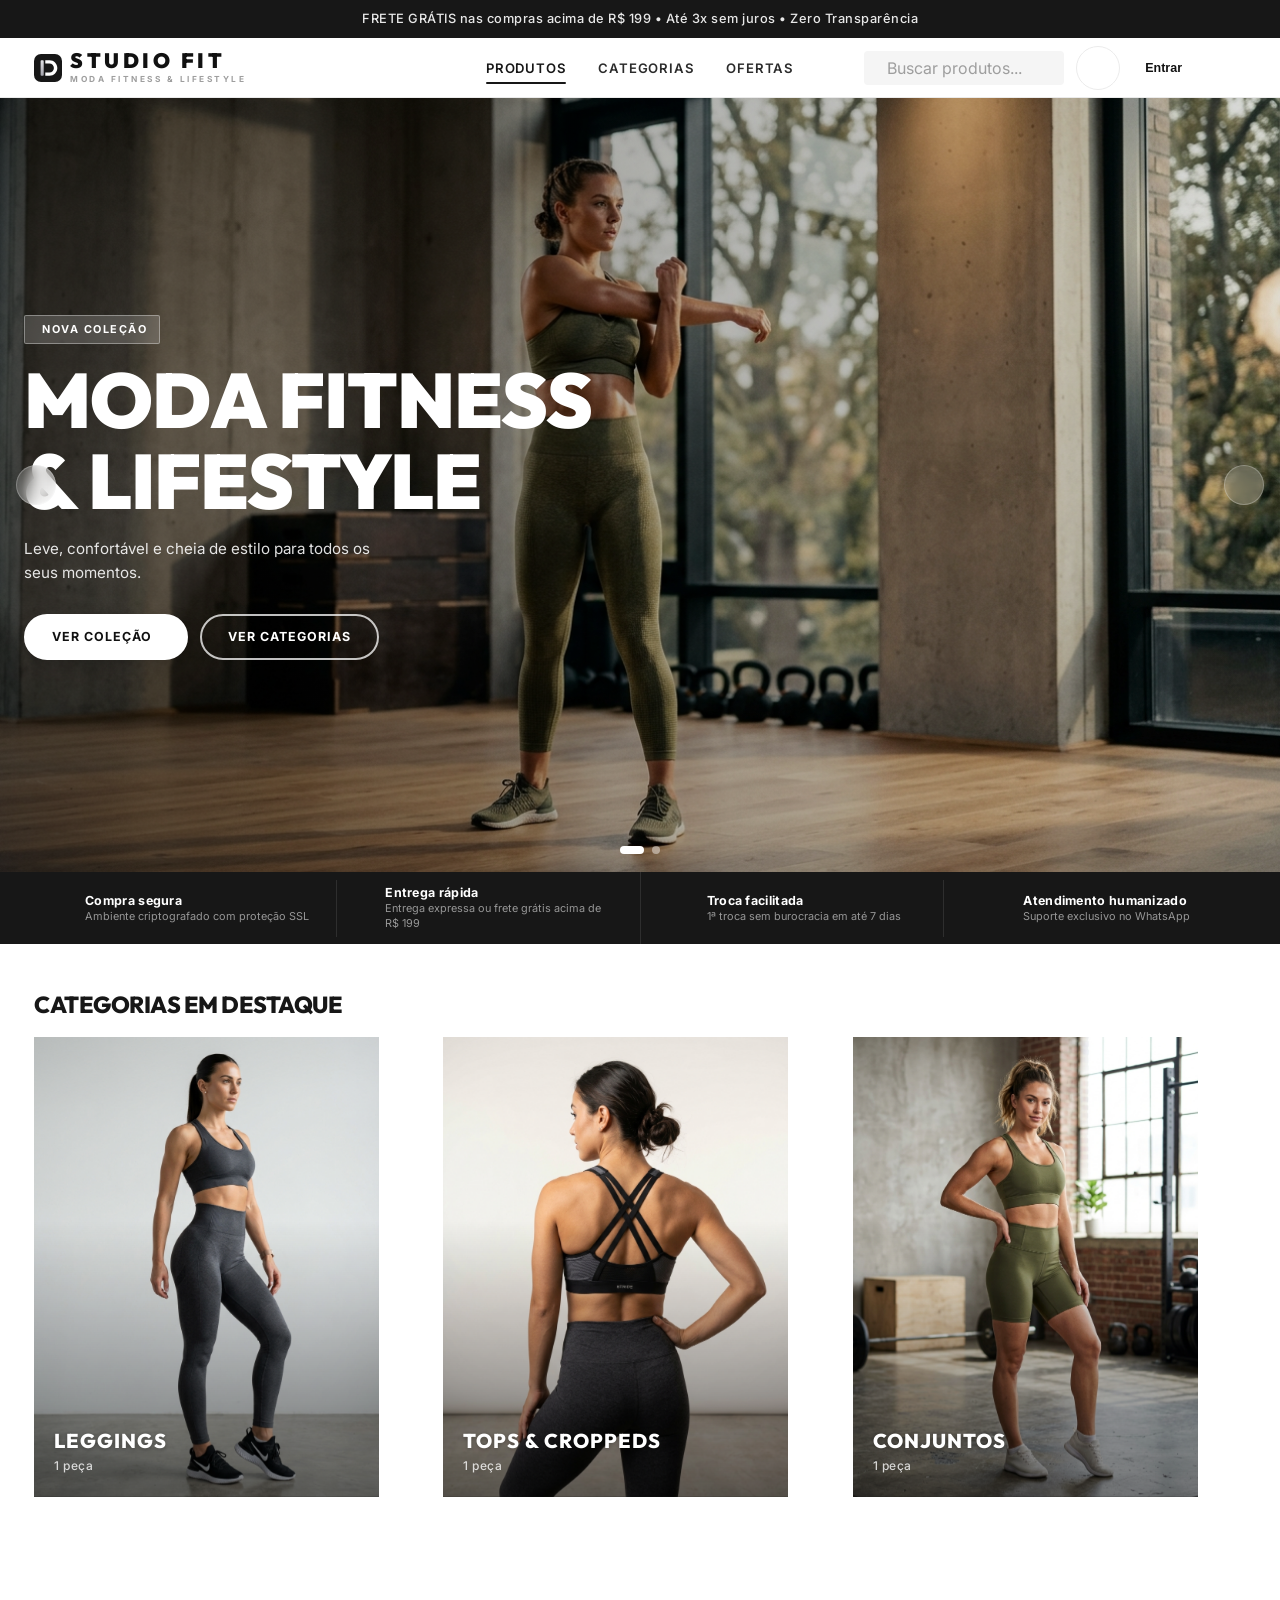
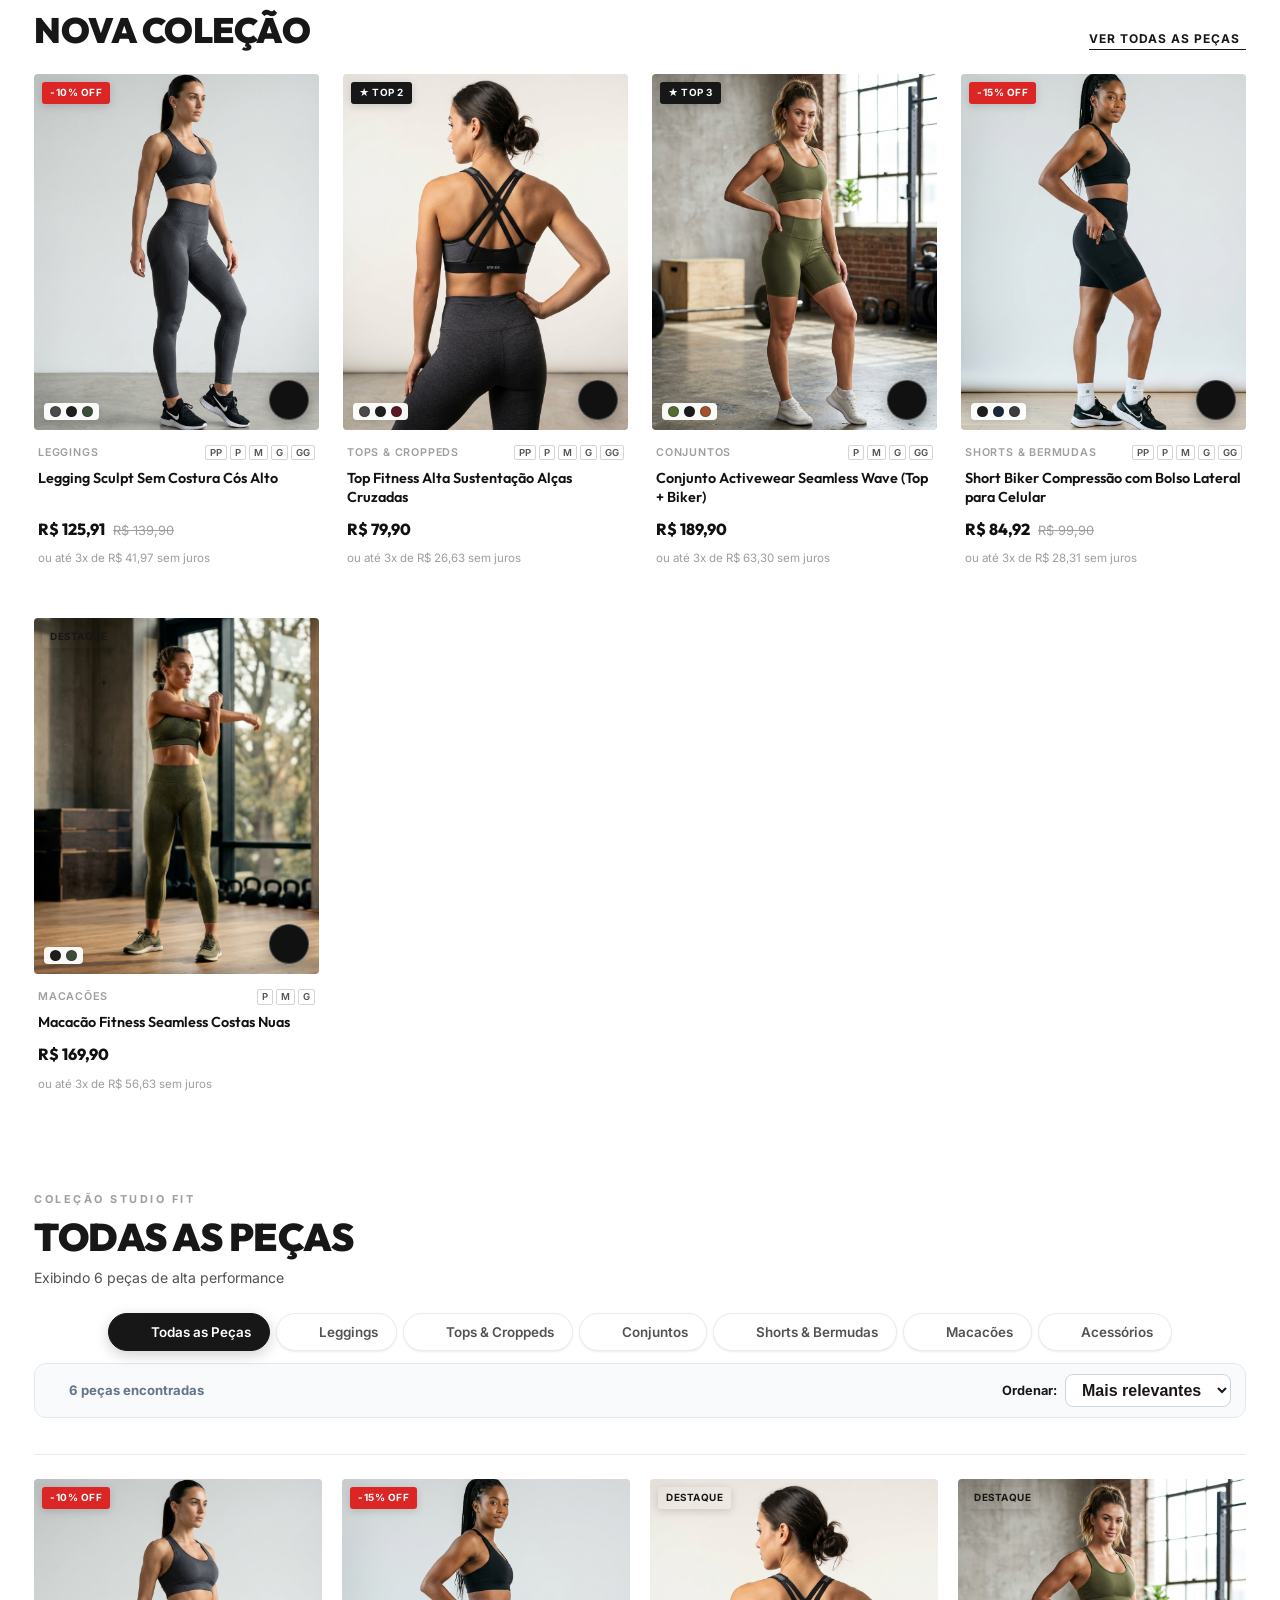
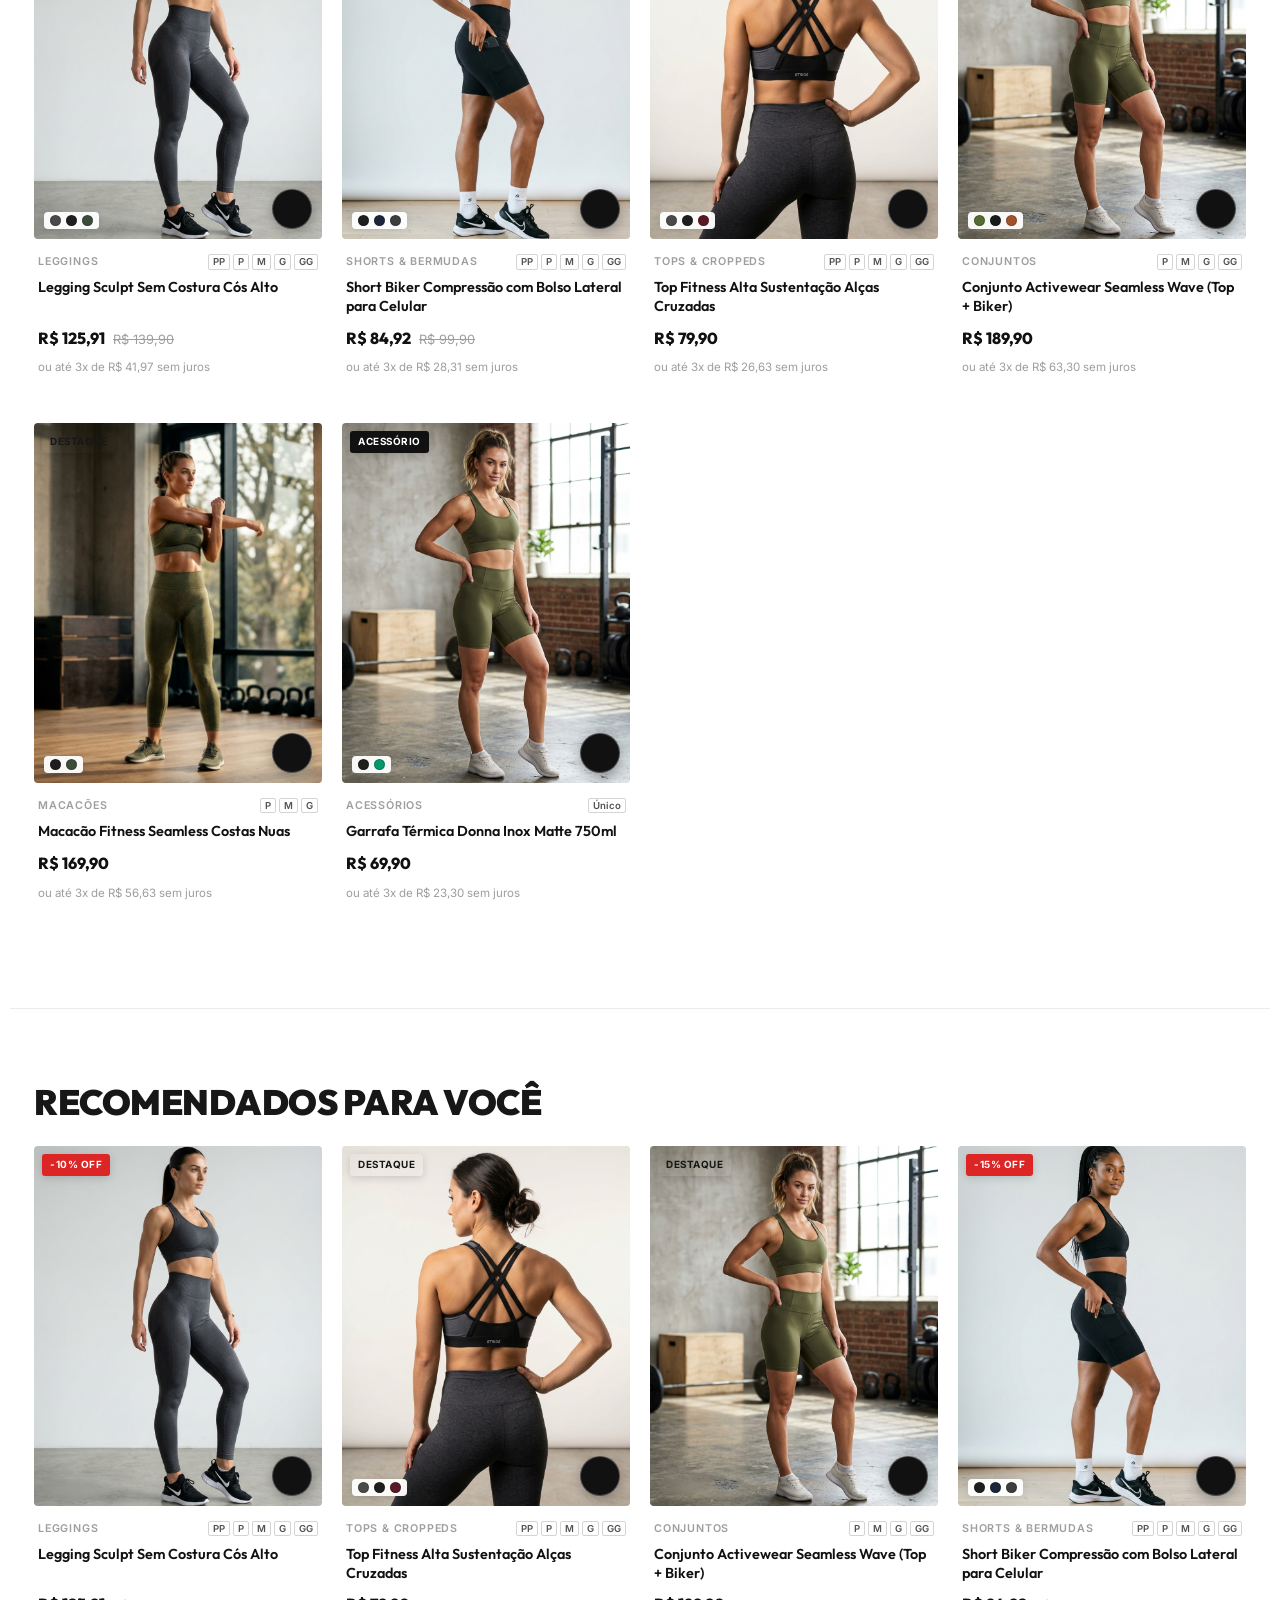
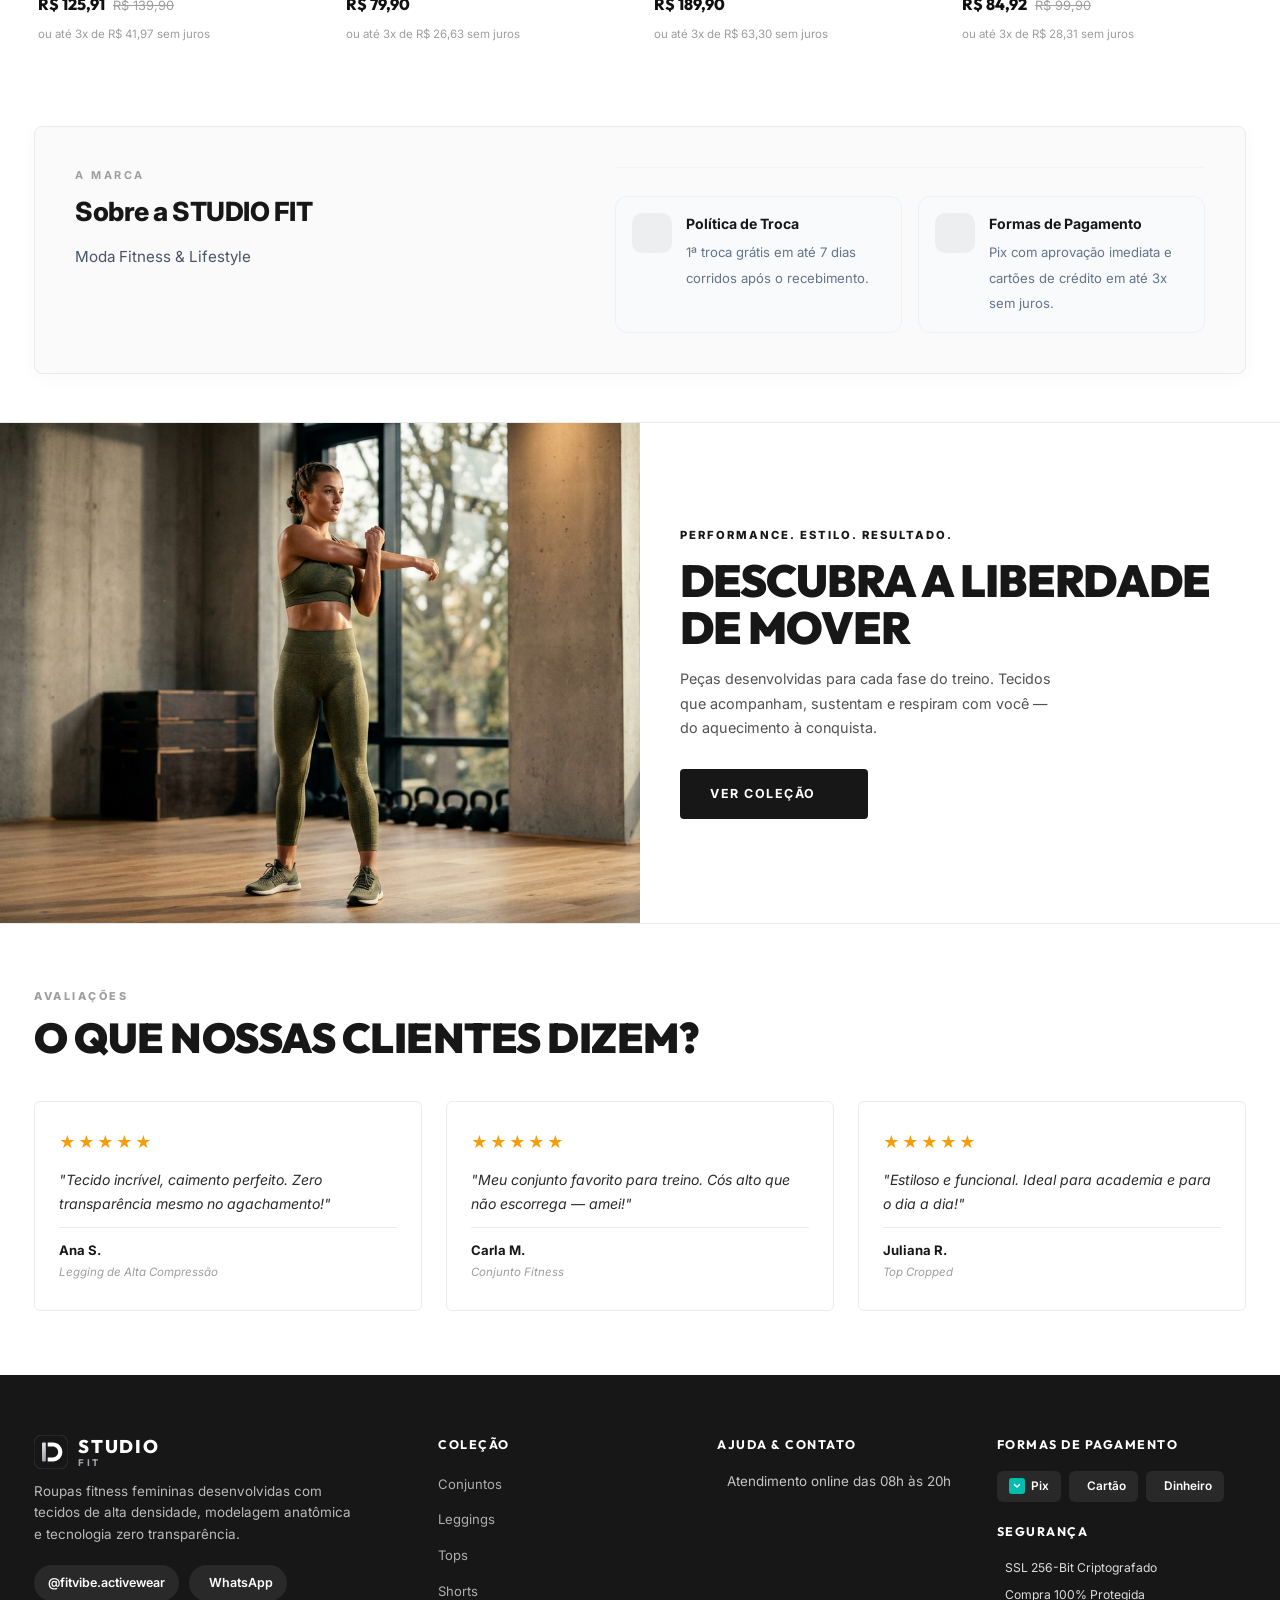
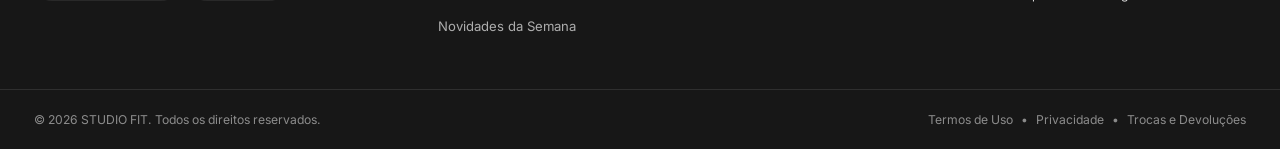
==== commit 6b24e1b3: "Minha" ====
--- a/admin.html
+++ b/admin.html
@@ -763,8 +763,8 @@
                 <div class="form-group">
                   <label for="v-theme-color">Cor de Destaque Sofisticada</label>
                   <div style="display:flex;align-items:center;gap:10px;">
-                    <input type="color" id="v-theme-color" class="form-control" value="#B98F98" style="height:44px;width:60px;padding:4px;cursor:pointer;">
-                    <span style="font-size:0.8rem;color:var(--text-secondary);font-weight:600;">Padrão: Rosé Discreto (#B98F98)</span>
+                    <input type="color" id="v-theme-color" class="form-control" value="#171717" style="height:44px;width:60px;padding:4px;cursor:pointer;">
+                    <span style="font-size:0.8rem;color:var(--text-secondary);font-weight:600;">Padrão: Preto Carbono Unisex (#171717)</span>
                   </div>
                 </div>
               </div>
--- a/css/style.css
+++ b/css/style.css
@@ -18,12 +18,12 @@
 }
 
 :root {
-  /* Brand Accent: Rosé Discreto & Sofisticado */
-  --primary: #B98F98;
-  --primary-light: #C8A3AB;
-  --primary-dark: #A97882;
-  --primary-50: rgba(185, 143, 152, 0.08);
-  --primary-100: rgba(185, 143, 152, 0.16);
+  /* Brand Accent: Paleta Unisex Contemporânea */
+  --primary: #171717;
+  --primary-light: #2A2A2A;
+  --primary-dark: #0A0A0A;
+  --primary-50: rgba(23, 23, 23, 0.05);
+  --primary-100: rgba(23, 23, 23, 0.10);
 
   /* Deep Activewear & Contemporary Neutrals */
   --carbon: #171717;
@@ -233,19 +233,9 @@
   min-width: 0;
 }
 
+/* FASE 1: Ocultar badge pill do anúncio — manter apenas o texto limpo */
 .announcement-badge-pill {
-  display: inline-flex;
-  align-items: center;
-  gap: 5px;
-  background: var(--primary);
-  color: white;
-  padding: 2px 8px;
-  border-radius: var(--radius-full);
-  font-size: 0.68rem;
-  font-weight: 700;
-  text-transform: uppercase;
-  letter-spacing: 0.5px;
-  flex-shrink: 0;
+  display: none !important;
 }
 
 .announcement-extra-links {
@@ -1542,12 +1532,13 @@
 }
 
 /* ===== PRODUCT CARD ===== */
+/* FASE 2: Cards mais limpos — border-radius reduzido, sem borda visível, sombra sutil */
 .product-card {
   background: white;
-  border-radius: var(--radius-lg);
+  border-radius: 10px;
   overflow: hidden;
-  border: 1px solid var(--border);
-  box-shadow: var(--shadow-sm);
+  border: 1px solid transparent;
+  box-shadow: 0 1px 4px rgba(23, 23, 23, 0.06), 0 0 0 1px rgba(23,23,23,0.04);
   display: flex;
   flex-direction: column;
   transition: all var(--transition-smooth);
@@ -1556,9 +1547,8 @@
 }
 
 .product-card:hover {
-  transform: translateY(-4px);
-  box-shadow: var(--shadow-lg);
-  border-color: var(--border-strong);
+  transform: translateY(-3px);
+  box-shadow: 0 8px 24px rgba(23, 23, 23, 0.10);
 }
 
 /* Image Wrapper */
@@ -1567,7 +1557,7 @@
   width: 100%;
   padding-top: 125%; /* 4:5 Aspect Ratio */
   overflow: hidden;
-  background: var(--surface-alt);
+  background: #F0F0F0;
 }
 
 .product-card-image-wrapper img {
@@ -1633,10 +1623,11 @@
   color: white;
 }
 
+/* FASE 2: Remover borda dourada do badge ranking */
 .badge-ranking {
   background: var(--carbon);
   color: #F8FAFC;
-  border: 1px solid rgba(255, 215, 0, 0.4);
+  border: none;
 }
 
 .badge-esgotado {
@@ -1812,30 +1803,31 @@
   margin-top: 4px;
 }
 
+/* FASE 2: Botão adicionar ao carrinho — preto sólido (estilo editorial Essence) */
 .btn-add-cart {
   width: 100%;
   display: inline-flex;
   align-items: center;
   justify-content: center;
   gap: 8px;
-  background: var(--primary);
+  background: var(--carbon);
   color: #FFFFFF;
-  border: 1px solid var(--primary);
+  border: 1px solid var(--carbon);
   padding: 10px 14px;
   border-radius: var(--radius);
   font-size: 0.84rem;
   font-weight: 700;
   cursor: pointer;
-  box-shadow: 0 2px 8px rgba(5, 150, 105, 0.2);
+  box-shadow: none;
   transition: all var(--transition-fast);
 }
 
 .btn-add-cart:hover:not(:disabled) {
-  background: var(--primary-dark);
-  border-color: var(--primary-dark);
+  background: var(--primary);
+  border-color: var(--primary);
   color: white;
   transform: translateY(-1px);
-  box-shadow: 0 4px 14px rgba(5, 150, 105, 0.3);
+  box-shadow: 0 4px 14px rgba(23, 23, 23, 0.25);
 }
 
 .btn-add-cart:active:not(:disabled) {
@@ -3273,7 +3265,7 @@
   font-size: 0.76rem;
   font-weight: 700;
   text-transform: uppercase;
-  color: #166534;
+  color: var(--carbon);
 }
 
 .pix-type {
@@ -3293,7 +3285,7 @@
 .pix-key-input {
   flex: 1;
   background: white;
-  border: 1px solid #86EFAC;
+  border: 1px solid var(--border-strong);
   padding: 8px 12px;
   border-radius: var(--radius-sm);
   font-family: monospace;
@@ -3303,7 +3295,7 @@
 }
 
 .btn-copy-pix {
-  background: #166534;
+  background: var(--carbon);
   color: white;
   border: none;
   padding: 8px 14px;
@@ -3315,13 +3307,13 @@
 
 .pix-receiver-row {
   font-size: 0.78rem;
-  color: #166534;
+  color: var(--graphite);
   margin-bottom: 6px;
 }
 
 .pix-instructions-text {
   font-size: 0.74rem;
-  color: #15803D;
+  color: var(--text-secondary);
   margin: 0;
 }
 
@@ -3469,7 +3461,7 @@
   font-size: 0.72rem;
   font-weight: 700;
   text-transform: uppercase;
-  color: var(--primary, #B98F98);
+  color: var(--primary, #171717);
   letter-spacing: 0.6px;
 }
 
@@ -3542,7 +3534,7 @@
 .btn-zoom-image:hover {
   background: #fff;
   transform: scale(1.08);
-  color: var(--primary, #B98F98);
+  color: var(--primary, #171717);
 }
 
 .btn-zoom-image svg {
@@ -3726,7 +3718,7 @@
 
 .variant-label strong {
   font-weight: 600;
-  color: var(--primary, #B98F98);
+  color: var(--primary, #171717);
 }
 
 .btn-size-guide-link {
@@ -3734,7 +3726,7 @@
   border: none;
   font-size: 0.78rem;
   font-weight: 600;
-  color: var(--primary, #B98F98);
+  color: var(--primary, #171717);
   display: inline-flex;
   align-items: center;
   gap: 4px;
@@ -4073,7 +4065,7 @@
 }
 
 .accordion-header:hover {
-  color: var(--primary, #B98F98);
+  color: var(--primary, #171717);
 }
 
 .accordion-header::-webkit-details-marker {
@@ -4161,55 +4153,74 @@
 
 /* Lightbox Image Zoom Overlay */
 .image-zoom-overlay {
-  z-index: 2200;
-  background: rgba(0, 0, 0, 0.9);
-  backdrop-filter: blur(8px);
+  z-index: 10030 !important;
+  background: rgba(10, 10, 10, 0.95) !important;
+  backdrop-filter: blur(12px) !important;
+  -webkit-backdrop-filter: blur(12px) !important;
   display: flex;
   align-items: center;
   justify-content: center;
+  padding: 16px;
 }
 
 .image-zoom-container {
   position: relative;
-  max-width: 90vw;
-  max-height: 90vh;
+  max-width: 95vw;
+  max-height: 92vh;
   display: flex;
   align-items: center;
   justify-content: center;
 }
 
 .image-zoom-container img {
-  max-width: 90vw;
-  max-height: 90vh;
+  max-width: 92vw;
+  max-height: 88vh;
   object-fit: contain;
-  border-radius: 8px;
-  box-shadow: 0 10px 40px rgba(0, 0, 0, 0.6);
+  border-radius: 12px;
+  box-shadow: 0 20px 60px rgba(0, 0, 0, 0.7);
+  background: #111111;
+  animation: zoomImgIn 0.25s cubic-bezier(0.16, 1, 0.3, 1);
+}
+
+@keyframes zoomImgIn {
+  from { opacity: 0; transform: scale(0.92); }
+  to { opacity: 1; transform: scale(1); }
 }
 
 .btn-close-zoom {
   position: absolute;
-  top: -46px;
-  right: 0;
-  background: rgba(255, 255, 255, 0.2);
-  color: white;
-  border: none;
-  width: 38px;
-  height: 38px;
+  top: 14px;
+  right: 14px;
+  background: rgba(255, 255, 255, 0.25);
+  color: #FFFFFF;
+  border: 1px solid rgba(255, 255, 255, 0.3);
+  width: 44px;
+  height: 44px;
   border-radius: 50%;
   display: flex;
   align-items: center;
   justify-content: center;
   cursor: pointer;
-  transition: background 0.15s ease;
-}
-
-.btn-close-zoom:hover {
-  background: rgba(255, 255, 255, 0.4);
+  z-index: 10040;
+  backdrop-filter: blur(8px);
+  -webkit-backdrop-filter: blur(8px);
+  transition: all 0.2s ease;
+}
+
+.btn-close-zoom:hover,
+.btn-close-zoom:active {
+  background: rgba(255, 255, 255, 0.45);
+  transform: scale(1.08);
 }
 
 .btn-close-zoom svg {
-  width: 20px;
-  height: 20px;
+  width: 22px;
+  height: 22px;
+  stroke-width: 2.5;
+}
+
+.product-modal-image-wrapper img {
+  cursor: zoom-in;
 }
 
 /* ===== PROFESSIONAL FOOTER ===== */
@@ -6133,8 +6144,8 @@
 }
 
 .chic-cat-card.active {
-  border-color: var(--primary, #B98F98);
-  box-shadow: 0 0 0 3px rgba(185, 143, 152, 0.25), 0 6px 18px rgba(0, 0, 0, 0.15);
+  border-color: var(--primary, #171717);
+  box-shadow: 0 0 0 3px rgba(23, 23, 23, 0.20), 0 6px 18px rgba(0, 0, 0, 0.15);
 }
 
 .chic-cat-card > img,
@@ -6364,7 +6375,7 @@
   position: absolute;
   top: 0;
   right: 12px;
-  background: #DC2626;
+  background: #111111;
   color: #FFFFFF;
   border-radius: 9999px;
   min-width: 16px;
@@ -6626,8 +6637,8 @@
 }
 
 .order-status-badge.status-entregue {
-  background: #DCFCE7;
-  color: #15803D;
+  background: #F3F4F6;
+  color: var(--graphite);
 }
 
 .order-status-badge.status-cancelado {
@@ -6944,8 +6955,8 @@
 }
 
 .checkin-day-node.completed {
-  background: var(--success-bg);
-  border-color: rgba(5, 150, 105, 0.3);
+  background: var(--surface-alt);
+  border-color: rgba(23, 23, 23, 0.25);
 }
 
 .checkin-day-node.completed .checkin-day-icon {
@@ -6956,7 +6967,7 @@
 .checkin-day-node.today {
   border-color: var(--primary);
   background: var(--primary-50);
-  box-shadow: 0 0 0 3px rgba(5, 150, 105, 0.1);
+  box-shadow: 0 0 0 3px rgba(23, 23, 23, 0.12);
 }
 
 .checkin-day-icon {
@@ -7678,7 +7689,7 @@
   display: inline-block;
   font-size: 0.75rem;
   font-weight: 800;
-  color: var(--primary, #B98F98);
+  color: var(--primary, #171717);
   text-transform: uppercase;
   letter-spacing: 1.5px;
   margin-bottom: 8px;
@@ -7867,7 +7878,7 @@
 
 .catalog-sort-select:focus {
   border-color: var(--primary);
-  box-shadow: 0 0 0 3px rgba(185, 143, 152, 0.15);
+  box-shadow: 0 0 0 3px rgba(23, 23, 23, 0.12);
 }
 
 /* ============================================================
@@ -8334,4 +8345,2478 @@
 }
 
 
-
+/* ============================================================
+   AUDITORIA VISUAL — MELHORIAS EDITORIAIS (ESSENCE/CLONIFY)
+   Fases 1-5: Header, Cards, Responsividade, Seções, Polish
+   Apenas CSS — nenhuma lógica JS alterada.
+   ============================================================ */
+
+/* ===================================================================
+   FASE 1 — HEADER & ANÚNCIO: LIMPEZA VISUAL (Quick Wins)
+   =================================================================== */
+
+/* 1.1 — Ocultar badge de verificação na marca */
+.brand-verified-badge {
+  display: none !important;
+}
+
+/* 1.2 — Desktop: ocultar texto 'Compartilhar' no botão share */
+.share-btn-text {
+  display: none !important;
+}
+
+/* 1.3 — Mobile: ocultar botão compartilhar completamente */
+@media (max-width: 767px) {
+  .btn-share-store {
+    display: none !important;
+  }
+
+  /* 1.4 — Hero badge pill: ocultar no mobile para hero mais limpo */
+  .hero-badge-pill {
+    display: none !important;
+  }
+
+  /* 1.5 — Hero mini features: ocultar no mobile */
+  .hero-mini-features {
+    display: none !important;
+  }
+
+  /* 1.6 — Hero: altura adaptada para mobile */
+  .hero-slider-section {
+    min-height: 70vh;
+  }
+
+  .hero-slide {
+    min-height: 70vh;
+  }
+}
+
+/* 1.7 — Announcement bar: texto mais limpo e centrado */
+.announcement-bar {
+  font-size: 0.8rem;
+  letter-spacing: 0.3px;
+}
+
+.announcement-content {
+  font-size: 0.8rem;
+}
+
+/* 1.8 — Desktop nav: links com mais espaçamento e estilo editorial */
+@media (min-width: 1024px) {
+  .nav-list {
+    gap: 32px;
+  }
+
+  .nav-link {
+    font-size: 0.85rem;
+    font-weight: 600;
+    letter-spacing: 0.3px;
+  }
+
+  /* Share button no desktop: só ícone (sem texto já oculto) */
+  .btn-share-store {
+    background: transparent;
+    border: 1px solid var(--border);
+    color: var(--text-secondary);
+    width: 38px;
+    height: 38px;
+    border-radius: 50%;
+    display: flex;
+    align-items: center;
+    justify-content: center;
+    padding: 0;
+    cursor: pointer;
+    transition: all var(--transition-fast);
+  }
+
+  .btn-share-store:hover {
+    border-color: var(--primary);
+    color: var(--primary);
+  }
+
+  .btn-share-store svg {
+    width: 16px;
+    height: 16px;
+  }
+}
+
+
+/* ===================================================================
+   FASE 2 — PRODUCT CARDS: REFINAMENTO VISUAL
+   =================================================================== */
+
+/* 2.1 — btn-add-cart no breakpoint tablet: manter preto */
+@media (min-width: 768px) {
+  .btn-add-cart {
+    background: var(--carbon) !important;
+    border-color: var(--carbon) !important;
+    color: #FFFFFF !important;
+    box-shadow: none !important;
+  }
+
+  .btn-add-cart:hover:not(:disabled) {
+    background: var(--primary) !important;
+    border-color: var(--primary) !important;
+    box-shadow: 0 4px 14px rgba(23, 23, 23, 0.20) !important;
+  }
+
+  /* 2.2 — Cards no tablet: border-radius consistente */
+  .product-card {
+    border-radius: 10px !important;
+    border: 1px solid transparent !important;
+    box-shadow: 0 1px 4px rgba(23, 23, 23, 0.06), 0 0 0 1px rgba(23,23,23,0.04) !important;
+  }
+
+  .product-card:hover {
+    box-shadow: 0 8px 24px rgba(23, 23, 23, 0.10) !important;
+    transform: translateY(-3px) !important;
+    border-color: transparent !important;
+  }
+}
+
+/* 2.3 — Desktop: card com sombra sutil no hover (override o estilo anterior) */
+@media (min-width: 1024px) {
+  .product-card {
+    border-radius: 10px !important;
+    border: 1px solid transparent !important;
+    box-shadow: 0 2px 8px rgba(23,23,23,0.05) !important;
+  }
+
+  .product-card:hover {
+    transform: translateY(-4px) !important;
+    box-shadow: 0 12px 32px rgba(23, 23, 23, 0.10) !important;
+    border-color: transparent !important;
+  }
+
+  /* 2.4 — Quick view: mostrar só no desktop hover */
+  .product-card-quick-view {
+    display: inline-flex;
+  }
+}
+
+/* 2.5 — Mobile: ocultar quick view */
+@media (max-width: 1023px) {
+  .product-card-quick-view {
+    display: none !important;
+  }
+}
+
+/* 2.6 — product-card-meta: simplificar, apenas categoria visível */
+.product-card-category {
+  font-size: 0.7rem;
+  font-weight: 600;
+  text-transform: uppercase;
+  letter-spacing: 1px;
+  color: var(--text-muted);
+}
+
+
+/* ===================================================================
+   FASE 3 — RESPONSIVIDADE COMPLETA
+   Breakpoints: iPhone SE (375), iPhone 15 Pro Max (430),
+   iPad Air landscape (1024), MacBook (1280), Desktop largo (1440+)
+   =================================================================== */
+
+/* 3.1 — iPhone SE (375px): ajustes finos de header */
+@media (max-width: 375px) {
+  .header-inner {
+    padding-left: 10px !important;
+    padding-right: 10px !important;
+    gap: 6px !important;
+  }
+
+  .brand-name {
+    font-size: 1.0rem !important;
+    letter-spacing: 1.5px !important;
+  }
+
+  .btn-cart {
+    width: 38px !important;
+    height: 38px !important;
+  }
+
+  .btn-header-account {
+    min-width: 38px !important;
+  }
+
+  /* Grid de produtos: 2 colunas com gap menor */
+  .products-grid {
+    grid-template-columns: repeat(2, 1fr) !important;
+    gap: 10px !important;
+  }
+
+  .product-card-body {
+    padding: 10px !important;
+  }
+
+  .product-card-name {
+    font-size: 0.82rem !important;
+  }
+
+  .product-price {
+    font-size: 1rem !important;
+  }
+
+  .btn-add-cart {
+    padding: 9px 10px !important;
+    font-size: 0.78rem !important;
+  }
+}
+
+/* 3.2 — iPhone 15 Pro Max / Android grandes (431px - 479px) */
+@media (min-width: 431px) and (max-width: 479px) {
+  .products-grid {
+    grid-template-columns: repeat(2, 1fr) !important;
+    gap: 14px !important;
+  }
+
+  .product-card-name {
+    font-size: 0.9rem !important;
+  }
+}
+
+/* 3.3 — iPad Mini/Air portrait (768px - 819px): 3 colunas */
+@media (min-width: 768px) and (max-width: 819px) {
+  .products-grid {
+    grid-template-columns: repeat(3, 1fr) !important;
+    gap: 16px !important;
+  }
+}
+
+/* 3.4 — iPad Air landscape / iPad Pro portrait (820px - 1023px): 3-4 colunas */
+@media (min-width: 820px) and (max-width: 1023px) {
+  .products-grid {
+    grid-template-columns: repeat(3, 1fr) !important;
+    gap: 18px !important;
+  }
+
+  .featured-grid {
+    grid-template-columns: repeat(3, 1fr) !important;
+  }
+
+  .header-inner {
+    display: grid !important;
+    grid-template-columns: auto 1fr auto !important;
+    align-items: center !important;
+    gap: 24px !important;
+  }
+
+  .desktop-nav {
+    display: flex !important;
+    justify-content: center !important;
+  }
+
+  .btn-mobile-menu {
+    display: none !important;
+  }
+
+  .search-box-wrap {
+    display: block !important;
+    width: 180px !important;
+  }
+}
+
+/* 3.5 — MacBook Air 13" e similares (1280px - 1399px) */
+@media (min-width: 1280px) and (max-width: 1399px) {
+  .container {
+    max-width: 1260px;
+    padding-left: 24px;
+    padding-right: 24px;
+  }
+
+  .products-grid {
+    grid-template-columns: repeat(4, 1fr) !important;
+    gap: 24px !important;
+  }
+
+  .featured-grid {
+    grid-template-columns: repeat(4, 1fr) !important;
+  }
+}
+
+/* 3.6 — Telas largas (1440px+): container com mais espaço */
+@media (min-width: 1440px) {
+  .container {
+    max-width: 1400px;
+  }
+
+  .products-grid {
+    grid-template-columns: repeat(4, 1fr) !important;
+    gap: 28px !important;
+  }
+
+  .product-card-body {
+    padding: 18px !important;
+  }
+}
+
+/* 3.7 — Touch targets mínimos de 44px em todos devices */
+.btn-cart,
+.btn-mobile-menu,
+.btn-header-account,
+.btn-share-store,
+.btn-close-drawer,
+.btn-close-cart,
+.btn-close-modal {
+  min-width: 44px;
+  min-height: 44px;
+  touch-action: manipulation;
+  -webkit-tap-highlight-color: transparent;
+}
+
+/* 3.8 — Melhoria de scroll no iOS */
+.cart-sidebar,
+.mobile-drawer,
+.modal-loyalty-body,
+.modal-body,
+.chic-categories-track {
+  -webkit-overflow-scrolling: touch;
+  overscroll-behavior: contain;
+}
+
+
+/* ===================================================================
+   FASE 4 — SEÇÕES: FEATURED, CATEGORIAS, ABOUT
+   =================================================================== */
+
+/* 4.1 — Featured section: header mais limpo, sem ícone flame */
+.chic-badge-pill {
+  display: inline-flex;
+  align-items: center;
+  gap: 6px;
+  background: var(--surface-alt);
+  color: var(--text-secondary);
+  border: 1px solid var(--border);
+  font-size: 0.7rem;
+  font-weight: 700;
+  text-transform: uppercase;
+  letter-spacing: 0.8px;
+  padding: 4px 10px;
+  border-radius: var(--radius-full);
+  margin-bottom: 8px;
+}
+
+.chic-badge-pill svg {
+  display: none !important;
+}
+
+/* 4.2 — Featured grid: 4 colunas no desktop */
+@media (min-width: 1024px) {
+  .featured-grid.products-grid {
+    grid-template-columns: repeat(4, 1fr) !important;
+    gap: 24px !important;
+  }
+}
+
+/* 4.3 — Categorias: padding correto por breakpoint */
+.chic-categories-section {
+  padding: 32px 0 24px;
+}
+
+.section-label-chic {
+  font-size: 0.68rem;
+  font-weight: 800;
+  letter-spacing: 2px;
+  color: var(--text-muted);
+  margin-bottom: 14px;
+}
+
+/* 4.4 — Category cards: tamanho melhor por device */
+@media (max-width: 767px) {
+  .chic-cat-card {
+    flex: 0 0 100px;
+    height: 120px;
+  }
+}
+
+@media (min-width: 768px) {
+  .chic-categories-section {
+    padding: 40px 0 28px;
+  }
+
+  .chic-cat-card {
+    height: 160px !important;
+  }
+}
+
+@media (min-width: 1024px) {
+  .chic-cat-card {
+    height: 175px !important;
+  }
+}
+
+/* 4.5 — About section: 2 colunas no desktop */
+@media (min-width: 1024px) {
+  .about-store-card {
+    display: grid;
+    grid-template-columns: 1fr 1.2fr;
+    gap: 48px;
+    align-items: start;
+  }
+
+  .about-store-grid {
+    grid-template-columns: repeat(2, 1fr) !important;
+    gap: 16px;
+  }
+}
+
+/* 4.6 — Section headers: espaçamento vertical correto */
+.products-section {
+  padding-top: 40px;
+}
+
+.featured-section,
+.recommended-section {
+  padding-top: 32px;
+  padding-bottom: 8px;
+}
+
+/* 4.7 — chic-section-header: alinhamento estilo editorial */
+.chic-section-header {
+  display: flex;
+  align-items: flex-start;
+  justify-content: space-between;
+  margin-bottom: 20px;
+  gap: 16px;
+}
+
+.chic-section-title {
+  font-family: var(--font-display);
+  font-size: clamp(1.3rem, 2.5vw, 1.9rem);
+  font-weight: 800;
+  color: var(--carbon);
+  letter-spacing: -0.3px;
+  line-height: 1.2;
+  margin: 0;
+}
+
+.btn-link-viewall {
+  display: inline-flex;
+  align-items: center;
+  gap: 4px;
+  font-size: 0.8rem;
+  font-weight: 700;
+  color: var(--carbon);
+  text-decoration: none;
+  white-space: nowrap;
+  padding-top: 4px;
+  transition: color var(--transition-fast);
+}
+
+.btn-link-viewall:hover {
+  color: var(--primary);
+}
+
+.btn-link-viewall svg {
+  width: 14px;
+  height: 14px;
+  transition: transform var(--transition-fast);
+}
+
+.btn-link-viewall:hover svg {
+  transform: translateX(3px);
+}
+
+
+/* ===================================================================
+   FASE 5 — POLISH FINAL: TIPOGRAFIA, ESPAÇAMENTOS, FIDELIDADE
+   =================================================================== */
+
+/* 5.1 — Section header h2: tipografia correta por breakpoint */
+@media (max-width: 767px) {
+  .section-header h2 {
+    font-size: 1.3rem !important;
+    letter-spacing: -0.2px !important;
+    line-height: 1.25 !important;
+    margin-bottom: 6px !important;
+  }
+
+  .section-header {
+    margin-bottom: 20px !important;
+  }
+}
+
+/* 5.2 — Corrigir banner de fidelidade na aba Minha Conta (dark/dourado → tema claro) */
+.account-loyalty-quick-card {
+  background: var(--surface-alt) !important;
+  border: 1.5px solid var(--border) !important;
+  border-radius: 14px !important;
+  padding: 14px 18px !important;
+  margin-bottom: 16px !important;
+  display: flex !important;
+  align-items: center !important;
+  justify-content: space-between !important;
+  color: var(--carbon) !important;
+  background-image: none !important;
+}
+
+.account-loyalty-quick-card * {
+  color: var(--carbon) !important;
+  background-image: none !important;
+}
+
+.account-loyalty-quick-card button {
+  background: var(--carbon) !important;
+  color: white !important;
+  border: none !important;
+  border-radius: var(--radius-full) !important;
+  font-size: 0.78rem !important;
+  font-weight: 700 !important;
+  padding: 7px 14px !important;
+  cursor: pointer !important;
+  transition: background var(--transition-fast) !important;
+}
+
+.account-loyalty-quick-card button:hover {
+  background: var(--primary) !important;
+}
+
+/* Sobrescrever o inline style do círculo dourado com ícone */
+.account-loyalty-quick-card > div > div:first-child > div:first-child {
+  background: var(--primary-50) !important;
+  color: var(--primary) !important;
+  border-radius: 50% !important;
+}
+
+/* 5.3 — Espaçamento vertical entre seções (mobile) */
+@media (max-width: 767px) {
+  .featured-section,
+  .recommended-section,
+  .about-store-section {
+    padding-top: 24px !important;
+    padding-bottom: 8px !important;
+  }
+
+  .products-section {
+    padding-top: 24px !important;
+  }
+
+  .chic-categories-section {
+    padding: 20px 0 12px !important;
+  }
+}
+
+/* 5.4 — Benefits section: ícone com estética neutra unisex */
+.benefit-icon-wrapper {
+  background: #F4F4F5 !important;
+  border: 1px solid #E4E4E7 !important;
+  color: var(--carbon) !important;
+}
+
+/* 5.5 — Filter chips: estilo neutro editorial */
+.filter-cat-btn {
+  border-radius: var(--radius-full);
+  font-weight: 600;
+  font-size: 0.8rem;
+  transition: all var(--transition-fast);
+}
+
+.filter-cat-btn.active {
+  background: var(--carbon) !important;
+  color: white !important;
+  border-color: var(--carbon) !important;
+}
+
+/* 5.6 — Botão checkout: estilo consistente com CTA principal */
+.btn-checkout {
+  background: var(--carbon) !important;
+  color: white !important;
+  border: none !important;
+}
+
+.btn-checkout:hover {
+  background: var(--primary) !important;
+}
+
+.btn-mobile-checkout {
+  background: var(--carbon) !important;
+}
+
+.btn-mobile-checkout:hover {
+  background: var(--primary) !important;
+}
+
+/* 5.7 — Hero slider: altura otimizada por device */
+.hero-slider-section,
+.hero-slider-container {
+  min-height: 72vh;
+  height: 72vh;
+}
+
+@media (min-width: 768px) {
+  .hero-slider-section,
+  .hero-slider-container {
+    min-height: 78vh;
+    height: 78vh;
+  }
+}
+
+@media (min-width: 1024px) {
+  .hero-slider-section,
+  .hero-slider-container {
+    min-height: 86vh;
+    height: 86vh;
+  }
+}
+
+/* 5.8 — Toast: z-index garantido acima de tudo */
+.toast-container {
+  z-index: 999999;
+}
+
+/* 5.9 — Scroll suave nativo */
+html {
+  scroll-behavior: smooth;
+}
+
+/* 5.10 — Melhorar legibilidade do preço no card */
+.product-card-installment {
+  color: var(--text-muted);
+  font-size: 0.72rem;
+}
+
+/* FIM DAS MELHORIAS VISUAIS — Donna Fitness PE */
+
+
+/* ============================================================
+   ESSENCE VISUAL IDENTITY — REDESIGN EDITORIAL COMPLETO
+   Objetivo: Visual idêntico à referência Essence Store
+   Método: CSS-only, sem tocar em JS, IDs ou lógica funcional
+   ============================================================ */
+
+
+/* ===================================================================
+   E1. FOUNDATIONS — Fundo branco puro, tipografia editorial
+   =================================================================== */
+
+:root {
+  --bg: #FFFFFF;
+  --surface: #FFFFFF;
+  --surface-alt: #F5F5F5;
+  --surface-card: #FFFFFF;
+  --border: #EBEBEB;
+  --border-strong: #D4D4D4;
+  --text-secondary: #525252;
+  --text-muted: #9E9E9E;
+  --navbar-height: 60px;
+}
+
+body {
+  background-color: #FFFFFF !important;
+}
+
+/* ===================================================================
+   E2. ANNOUNCEMENT BAR — Estilo Essence: thin, dark, centered
+   =================================================================== */
+
+.announcement-bar {
+  background: #111111 !important;
+  padding: 9px 0 !important;
+  font-size: 0.75rem !important;
+  font-weight: 500 !important;
+  letter-spacing: 0.5px !important;
+  border-bottom: none !important;
+}
+
+.announcement-inner {
+  justify-content: center !important;
+}
+
+.announcement-content {
+  justify-content: center !important;
+  color: rgba(255,255,255,0.9) !important;
+  gap: 0 !important;
+}
+
+.announcement-extra-links {
+  display: none !important;
+}
+
+/* ===================================================================
+   E3. HEADER — Essence style: branco, logo central no desktop
+   =================================================================== */
+
+.site-header {
+  background: #FFFFFF !important;
+  backdrop-filter: none !important;
+  -webkit-backdrop-filter: none !important;
+  border-bottom: 1px solid #EBEBEB !important;
+  height: var(--navbar-height) !important;
+  box-shadow: none !important;
+}
+
+.site-header.scrolled {
+  background: #FFFFFF !important;
+  backdrop-filter: none !important;
+  box-shadow: none !important;
+  border-bottom-color: #D4D4D4 !important;
+}
+
+/* Barra de acento rosa: ocultar — Essence não usa */
+.store-top-accent-bar {
+  display: none !important;
+}
+
+/* Brand: logo + nome lado a lado, compacto */
+.brand-name {
+  font-family: var(--font-display) !important;
+  font-size: 1.3rem !important;
+  font-weight: 900 !important;
+  letter-spacing: 3.5px !important;
+  color: #111111 !important;
+  text-transform: uppercase !important;
+}
+
+.brand-tagline {
+  font-size: 0.52rem !important;
+  letter-spacing: 2.5px !important;
+  color: #9E9E9E !important;
+  margin-top: 1px !important;
+}
+
+/* Logo mark (SVG): tornar menor e mais sutil */
+.logo-mark svg {
+  width: 28px !important;
+  height: 28px !important;
+}
+
+/* Header actions: ícones finos */
+.btn-cart {
+  background: transparent !important;
+  border: none !important;
+  color: #111111 !important;
+  box-shadow: none !important;
+  width: 40px !important;
+  height: 40px !important;
+}
+
+.btn-cart:hover {
+  background: #F5F5F5 !important;
+  color: var(--primary) !important;
+  transform: none !important;
+}
+
+.cart-count {
+  background: #111111 !important;
+  color: #FFFFFF !important;
+  font-size: 0.62rem !important;
+  border: 2px solid #FFFFFF !important;
+}
+
+.btn-header-account {
+  background: transparent !important;
+  border: none !important;
+  color: #111111 !important;
+  display: flex !important;
+  align-items: center !important;
+  gap: 5px !important;
+  font-size: 0.78rem !important;
+  font-weight: 600 !important;
+  cursor: pointer !important;
+  padding: 6px 8px !important;
+  border-radius: var(--radius) !important;
+  transition: background var(--transition-fast) !important;
+}
+
+.btn-header-account:hover {
+  background: #F5F5F5 !important;
+}
+
+.account-icon {
+  width: 18px !important;
+  height: 18px !important;
+}
+
+/* Desktop: centralizar logo e nav */
+@media (min-width: 1024px) {
+  .header-inner {
+    grid-template-columns: 1fr auto 1fr !important;
+  }
+
+  /* Logo centralizado */
+  .navbar-brand {
+    justify-content: flex-start;
+    flex: 1;
+  }
+
+  /* Nav centralizada */
+  .desktop-nav {
+    order: 0;
+    justify-content: center;
+  }
+
+  /* Actions direita */
+  .header-actions {
+    justify-content: flex-end;
+    flex: 1;
+  }
+}
+
+/* ===================================================================
+   E4. HERO — Essence style: full-width, texto à esquerda, grande
+   =================================================================== */
+
+/* Hero slide */
+.hero-slide {
+  position: absolute !important;
+  inset: 0 !important;
+  width: 100% !important;
+  height: 100% !important;
+  opacity: 0 !important;
+  visibility: hidden !important;
+  transition: opacity 0.6s ease, visibility 0.6s ease !important;
+  display: flex !important;
+  align-items: center !important;
+  overflow: hidden !important;
+  pointer-events: none;
+}
+
+.hero-slide.active {
+  opacity: 1 !important;
+  visibility: visible !important;
+  z-index: 1 !important;
+  pointer-events: auto;
+}
+
+.hero-slide-bg {
+  position: absolute !important;
+  inset: 0 !important;
+  width: 100% !important;
+  height: 100% !important;
+  background-size: cover !important;
+  background-position: center right !important;
+  filter: brightness(0.88) !important;
+  transform: scale(1.02);
+  transition: transform 6s cubic-bezier(0.25, 1, 0.5, 1);
+}
+
+.hero-slide.active .hero-slide-bg {
+  transform: scale(1);
+}
+
+.hero-slide-overlay {
+  position: absolute !important;
+  inset: 0 !important;
+  width: 100% !important;
+  height: 100% !important;
+  background: linear-gradient(
+    90deg,
+    rgba(0,0,0,0.50) 0%,
+    rgba(0,0,0,0.22) 50%,
+    transparent 100%
+  ) !important;
+  pointer-events: none;
+}
+
+.hero-slide-content {
+  position: relative !important;
+  z-index: 2 !important;
+  padding: 80px 24px !important;
+  max-width: 620px !important;
+  margin: 0 !important;
+}
+
+/* Título hero: massive, editorial, all-caps */
+.hero-slide-title {
+  font-family: var(--font-display) !important;
+  font-size: clamp(2.6rem, 6vw, 5.2rem) !important;
+  font-weight: 900 !important;
+  color: #FFFFFF !important;
+  line-height: 1.05 !important;
+  letter-spacing: -1px !important;
+  text-transform: uppercase !important;
+  margin-bottom: 16px !important;
+  text-shadow: none !important;
+}
+
+/* Subtítulo hero: pequeno, limpo */
+.hero-slide-subtitle {
+  font-size: 0.95rem !important;
+  color: rgba(255,255,255,0.88) !important;
+  font-weight: 400 !important;
+  line-height: 1.6 !important;
+  margin-bottom: 28px !important;
+  max-width: 360px !important;
+  text-shadow: none !important;
+}
+
+/* Actions row: two buttons side by side */
+.hero-slide-actions {
+  display: flex !important;
+  align-items: center !important;
+  gap: 12px !important;
+  flex-wrap: wrap !important;
+}
+
+/* CTA do hero: outlined — estilo Essence pill/rect */
+.hero-slide-btn {
+  display: inline-flex !important;
+  align-items: center !important;
+  gap: 8px !important;
+  background: #FFFFFF !important;
+  color: #111111 !important;
+  border: 2px solid #FFFFFF !important;
+  padding: 11px 26px !important;
+  border-radius: 30px !important;
+  font-size: 0.78rem !important;
+  font-weight: 700 !important;
+  letter-spacing: 1px !important;
+  text-transform: uppercase !important;
+  text-decoration: none !important;
+  transition: all 0.2s ease !important;
+  cursor: pointer !important;
+  white-space: nowrap !important;
+}
+
+.hero-slide-btn:hover {
+  background: transparent !important;
+  color: #FFFFFF !important;
+}
+
+/* Secondary CTA: ghost/outlined */
+.hero-slide-btn-secondary {
+  display: inline-flex !important;
+  align-items: center !important;
+  gap: 8px !important;
+  background: transparent !important;
+  color: #FFFFFF !important;
+  border: 2px solid rgba(255,255,255,0.75) !important;
+  padding: 11px 26px !important;
+  border-radius: 30px !important;
+  font-size: 0.78rem !important;
+  font-weight: 700 !important;
+  letter-spacing: 1px !important;
+  text-transform: uppercase !important;
+  text-decoration: none !important;
+  transition: all 0.2s ease !important;
+  cursor: pointer !important;
+  white-space: nowrap !important;
+}
+
+.hero-slide-btn-secondary:hover {
+  background: rgba(255,255,255,0.15) !important;
+  border-color: #FFFFFF !important;
+}
+
+/* Controles hero: menores e mais sutis */
+.hero-slider-arrow {
+  background: rgba(255,255,255,0.15) !important;
+  border: 1px solid rgba(255,255,255,0.25) !important;
+  backdrop-filter: blur(8px) !important;
+  width: 40px !important;
+  height: 40px !important;
+  border-radius: 50% !important;
+}
+
+.hero-slider-arrow:hover {
+  background: rgba(255,255,255,0.95) !important;
+  color: #111111 !important;
+}
+
+/* Dots hero: estilo Essence */
+.hero-slider-dots .dot,
+.hero-slider-dot,
+.hero-dot {
+  width: 8px !important;
+  height: 8px !important;
+  border-radius: 50% !important;
+  background: rgba(255,255,255,0.45) !important;
+  border: none !important;
+  cursor: pointer !important;
+  padding: 0 !important;
+  transition: all 0.3s ease !important;
+}
+
+.hero-slider-dots .dot.active,
+.hero-slider-dot.active,
+.hero-dot.active {
+  background: #FFFFFF !important;
+  width: 24px !important;
+  border-radius: 4px !important;
+}
+
+/* ===================================================================
+   E5. BENEFITS BAR — Estilo Essence: strip horizontal limpo
+   =================================================================== */
+
+.benefits-section {
+  background: #FFFFFF !important;
+  border-top: 1px solid #EBEBEB !important;
+  border-bottom: 1px solid #EBEBEB !important;
+  padding: 18px 0 !important;
+}
+
+.benefit-card {
+  border-radius: 0 !important;
+  justify-content: center !important;
+  text-align: center !important;
+  flex-direction: column !important;
+  gap: 4px !important;
+  padding: 8px 12px !important;
+}
+
+.benefit-icon-wrapper {
+  width: 32px !important;
+  height: 32px !important;
+  background: transparent !important;
+  border: none !important;
+  color: #111111 !important;
+  margin: 0 auto !important;
+}
+
+.benefit-content h3 {
+  font-size: 0.78rem !important;
+  font-weight: 700 !important;
+  text-transform: uppercase !important;
+  letter-spacing: 0.5px !important;
+  color: #111111 !important;
+}
+
+.benefit-content p {
+  font-size: 0.7rem !important;
+  color: #9E9E9E !important;
+  display: block !important;
+}
+
+
+/* ===================================================================
+   E6. SECTION HEADERS — Essence: uppercase, bold, left-aligned
+   =================================================================== */
+
+.section-header {
+  text-align: left !important;
+  max-width: none !important;
+  margin-bottom: 24px !important;
+}
+
+.section-label {
+  font-size: 0.68rem !important;
+  font-weight: 700 !important;
+  text-transform: uppercase !important;
+  letter-spacing: 2.5px !important;
+  color: #9E9E9E !important;
+  display: block !important;
+  margin-bottom: 6px !important;
+}
+
+.section-header h2 {
+  font-family: var(--font-display) !important;
+  font-size: clamp(1.4rem, 3vw, 2.2rem) !important;
+  font-weight: 900 !important;
+  color: #111111 !important;
+  letter-spacing: -0.5px !important;
+  line-height: 1.15 !important;
+  text-transform: uppercase !important;
+  margin-bottom: 0 !important;
+}
+
+.section-header p {
+  font-size: 0.88rem !important;
+  color: #525252 !important;
+  margin-top: 8px !important;
+  display: block !important;
+}
+
+/* chic-section-header: estilo editorial Essence */
+.chic-section-title {
+  font-size: clamp(1.2rem, 2.8vw, 1.8rem) !important;
+  font-weight: 900 !important;
+  text-transform: uppercase !important;
+  letter-spacing: -0.3px !important;
+  color: #111111 !important;
+}
+
+.chic-badge-pill {
+  display: none !important;
+}
+
+.btn-link-viewall {
+  font-size: 0.75rem !important;
+  font-weight: 700 !important;
+  letter-spacing: 0.8px !important;
+  text-transform: uppercase !important;
+  color: #111111 !important;
+}
+
+/* ===================================================================
+   E7. CATEGORIES — Essence "SHOP THE ESSENTIALS": 3 colunas, editorial
+   =================================================================== */
+
+/* Seção de categorias visual: 3 colunas lado a lado, sem scroll */
+.visual-categories-section {
+  padding: 48px 0 40px !important;
+}
+
+.visual-categories-grid {
+  display: grid !important;
+  grid-template-columns: repeat(3, 1fr) !important;
+  gap: 12px !important;
+}
+
+/* Cards de categoria: proporção alta, texto na base */
+.visual-category-card {
+  height: 420px !important;
+  border-radius: 4px !important;
+  overflow: hidden !important;
+}
+
+@media (max-width: 767px) {
+  .visual-categories-grid {
+    grid-template-columns: repeat(2, 1fr) !important;
+    gap: 8px !important;
+  }
+
+  .visual-category-card {
+    height: 260px !important;
+    border-radius: 4px !important;
+  }
+}
+
+/* Seção chic categories: na vitrine principal */
+.chic-categories-section {
+  padding: 32px 0 20px !important;
+}
+
+/* Chic category cards: mais altos */
+@media (min-width: 1024px) {
+  .chic-cat-card {
+    height: 190px !important;
+  }
+}
+
+/* ===================================================================
+   E8. PRODUCT CARDS — Essence style: minimal, circular add-to-cart
+   =================================================================== */
+
+/* Card base: sem border, fundo branco puro */
+.product-card {
+  background: #FFFFFF !important;
+  border-radius: 4px !important;
+  border: none !important;
+  box-shadow: none !important;
+  overflow: visible !important;
+  position: relative !important;
+}
+
+.product-card:hover {
+  transform: none !important;
+  box-shadow: none !important;
+  border: none !important;
+}
+
+/* Imagem: sem border-radius (estilo Essence) */
+.product-card-image-wrapper {
+  border-radius: 4px !important;
+  overflow: hidden !important;
+  background: #F5F5F5 !important;
+  position: relative !important;
+}
+
+/* Zoom suave na imagem no hover */
+.product-card:hover .product-card-image-wrapper img {
+  transform: scale(1.04) !important;
+}
+
+/* ===================================
+   ESSENCE TRICK: Botão circular flutuante sobre a imagem
+   Usa margin-top negativo para sobrepor o card body sobre a imagem
+   sem quebrar o posicionamento do grid
+   =================================== */
+
+/* Botão sacolinha flutuante: CIRCULAR, elegante, perfeitamente ancorado na imagem */
+.btn-card-bag,
+.btn-add-cart {
+  position: absolute !important;
+  bottom: 10px !important;
+  right: 10px !important;
+  top: auto !important;
+  left: auto !important;
+  width: 40px !important;
+  height: 40px !important;
+  border-radius: 50% !important;
+  padding: 0 !important;
+  background: #111111 !important;
+  border: 1px solid rgba(255, 255, 255, 0.25) !important;
+  color: #FFFFFF !important;
+  display: flex !important;
+  align-items: center !important;
+  justify-content: center !important;
+  box-shadow: 0 4px 14px rgba(0,0,0,0.30) !important;
+  transition: transform 0.22s cubic-bezier(0.16, 1, 0.3, 1), background 0.2s ease, box-shadow 0.2s ease !important;
+  opacity: 1 !important;
+  transform: scale(1) !important;
+  cursor: pointer !important;
+  z-index: 6 !important;
+  min-width: unset !important;
+  min-height: unset !important;
+}
+
+/* Hover e Active */
+.btn-card-bag:hover:not(:disabled),
+.btn-add-cart:hover:not(:disabled) {
+  background: var(--primary) !important;
+  border-color: var(--primary) !important;
+  color: #FFFFFF !important;
+  transform: scale(1.12) !important;
+  box-shadow: 0 6px 20px rgba(185,143,152,0.65) !important;
+}
+
+.btn-card-bag:active:not(:disabled),
+.btn-add-cart:active:not(:disabled) {
+  transform: scale(0.92) !important;
+}
+
+.btn-card-bag:disabled,
+.btn-add-cart:disabled {
+  background: #71717A !important;
+  opacity: 0.55 !important;
+  cursor: not-allowed !important;
+}
+
+/* Ocultar texto dentro do botão de sacola, manter apenas ícone */
+.btn-card-bag span,
+.btn-add-cart span {
+  display: none !important;
+}
+
+.btn-card-bag svg,
+.btn-add-cart svg {
+  width: 18px !important;
+  height: 18px !important;
+  stroke: #FFFFFF !important;
+  stroke-width: 2 !important;
+  flex-shrink: 0 !important;
+}
+
+/* Desabilitar wrapper antigo com coordenadas quebradas */
+.product-card-footer {
+  display: none !important;
+}
+
+/* Card body: compacto e limpo */
+.product-card-body {
+  padding: 12px 4px 8px 4px !important;
+  gap: 4px !important;
+  display: flex !important;
+  flex-direction: column !important;
+}
+
+/* Categoria: muted, pequena */
+.product-card-category {
+  font-size: 0.67rem !important;
+  color: #9E9E9E !important;
+  text-transform: uppercase !important;
+  letter-spacing: 0.8px !important;
+  font-weight: 600 !important;
+}
+
+/* Meta do card */
+.product-card-meta {
+  margin-bottom: 4px !important;
+}
+
+/* Nome do produto: leve, não bold demais */
+.product-card-name {
+  font-family: var(--font-display) !important;
+  font-size: 0.9rem !important;
+  font-weight: 600 !important;
+  color: #111111 !important;
+  line-height: 1.3 !important;
+  margin-bottom: 6px !important;
+}
+
+/* Preço: bold e proeminente */
+.product-price {
+  font-family: var(--font-display) !important;
+  font-size: 1rem !important;
+  font-weight: 800 !important;
+  color: #111111 !important;
+}
+
+.product-price-original {
+  font-size: 0.8rem !important;
+  color: #9E9E9E !important;
+  text-decoration: line-through !important;
+}
+
+/* Chips de tamanho: mais sutis */
+.product-size-pill {
+  font-size: 0.6rem !important;
+  padding: 1px 4px !important;
+  background: transparent !important;
+  border: 1px solid #D4D4D4 !important;
+  color: #525252 !important;
+  border-radius: 2px !important;
+}
+
+/* Color swatches: menores */
+.product-colors-preview {
+  background: rgba(255,255,255,0.95) !important;
+  padding: 3px 6px !important;
+  border-radius: 4px !important;
+  bottom: 10px !important;
+  left: 10px !important;
+}
+
+.color-swatch-mini {
+  width: 11px !important;
+  height: 11px !important;
+}
+
+/* Badges: estilo Essence — mais compactos */
+.product-badge {
+  top: 8px !important;
+  left: 8px !important;
+  padding: 3px 8px !important;
+  font-size: 0.62rem !important;
+  letter-spacing: 0.5px !important;
+  border-radius: 3px !important;
+}
+
+.badge-custom {
+  background: #111111 !important;
+}
+
+.badge-promo {
+  background: #DC2626 !important;
+}
+
+/* Product card: sem overflow visible para quick view */
+.product-card-quick-view {
+  display: none !important;
+}
+
+/* ===================================================================
+   E9. PRODUCTS GRID — Essence: 4 colunas, sem gaps grandes
+   =================================================================== */
+
+.products-grid {
+  gap: 12px !important;
+}
+
+@media (min-width: 768px) {
+  .products-grid {
+    grid-template-columns: repeat(3, 1fr) !important;
+    gap: 16px !important;
+  }
+}
+
+@media (min-width: 1024px) {
+  .products-grid {
+    grid-template-columns: repeat(4, 1fr) !important;
+    gap: 20px !important;
+  }
+}
+
+/* Featured: scroll horizontal no mobile (estilo Essence "HOT RIGHT NOW") */
+@media (max-width: 767px) {
+  .featured-grid.products-grid {
+    display: flex !important;
+    flex-direction: row !important;
+    overflow-x: auto !important;
+    scroll-snap-type: x mandatory !important;
+    -webkit-overflow-scrolling: touch !important;
+    scrollbar-width: none !important;
+    gap: 12px !important;
+    padding-bottom: 8px !important;
+  }
+
+  .featured-grid.products-grid::-webkit-scrollbar {
+    display: none !important;
+  }
+
+  .featured-grid.products-grid .product-card {
+    flex: 0 0 56vw !important;
+    max-width: 240px !important;
+    scroll-snap-align: start !important;
+  }
+}
+
+/* ===================================================================
+   E10. CATALOG CONTROLS — Filtros estilo Essence
+   =================================================================== */
+
+.catalog-controls {
+  border-bottom: 1px solid #EBEBEB !important;
+  padding-bottom: 16px !important;
+  margin-bottom: 24px !important;
+}
+
+.filter-cat-btn {
+  background: transparent !important;
+  border: 1px solid #EBEBEB !important;
+  color: #525252 !important;
+  font-size: 0.78rem !important;
+  font-weight: 600 !important;
+  padding: 7px 16px !important;
+  border-radius: 3px !important;
+  letter-spacing: 0.3px !important;
+  transition: all 0.15s ease !important;
+}
+
+.filter-cat-btn:hover {
+  border-color: #111111 !important;
+  color: #111111 !important;
+  background: transparent !important;
+}
+
+.filter-cat-btn.active {
+  background: #111111 !important;
+  border-color: #111111 !important;
+  color: #FFFFFF !important;
+}
+
+/* ===================================================================
+   E11. CART SIDEBAR — Estilo limpo e profissional
+   =================================================================== */
+
+.cart-sidebar {
+  border-left: 1px solid #EBEBEB !important;
+}
+
+.cart-header {
+  border-bottom: 1px solid #EBEBEB !important;
+}
+
+.cart-header h3 {
+  font-family: var(--font-display) !important;
+  font-weight: 800 !important;
+  text-transform: uppercase !important;
+  letter-spacing: 1px !important;
+  font-size: 0.95rem !important;
+}
+
+.shipping-progress-fill {
+  background: #111111 !important;
+}
+
+/* ===================================================================
+   E12. MODAIS — Bordas mais sutis, texto limpo
+   =================================================================== */
+
+.modal {
+  border-radius: 8px !important;
+}
+
+.modal-header {
+  border-bottom: 1px solid #EBEBEB !important;
+}
+
+/* ===================================================================
+   E13. FOOTER — Escuro como Essence, limpo
+   =================================================================== */
+
+/* Footer já é escuro, apenas ajustes */
+.footer-col-title {
+  text-transform: uppercase !important;
+  letter-spacing: 1.5px !important;
+  font-size: 0.78rem !important;
+}
+
+.footer-menu a {
+  font-size: 0.82rem !important;
+  color: rgba(255,255,255,0.65) !important;
+}
+
+.footer-menu a:hover {
+  color: #FFFFFF !important;
+}
+
+/* ===================================================================
+   E14. EMPTY STATE & LOADING — Mais minimalistas
+   =================================================================== */
+
+.empty-state {
+  border: 1px solid #EBEBEB !important;
+  border-radius: 4px !important;
+  background: #FAFAFA !important;
+}
+
+/* Skeleton loading: mais clean */
+.skeleton {
+  background: linear-gradient(90deg, #F0F0F0 25%, #E8E8E8 50%, #F0F0F0 75%) !important;
+  background-size: 200% 100% !important;
+}
+
+/* ===================================================================
+   E15. MOBILE CART BAR — Clean Unisex White Card with High Contrast
+   =================================================================== */
+
+.mobile-cart-bar {
+  position: fixed !important;
+  bottom: calc(64px + env(safe-area-inset-bottom, 0px) + 8px) !important;
+  left: 12px !important;
+  right: 12px !important;
+  background: #FFFFFF !important;
+  border: 1px solid #E4E4E7 !important;
+  border-radius: 14px !important;
+  box-shadow: 0 10px 30px rgba(0, 0, 0, 0.12) !important;
+  padding: 10px 14px !important;
+  z-index: 980 !important;
+  backdrop-filter: none !important;
+  -webkit-backdrop-filter: none !important;
+}
+
+.mobile-cart-bar.hidden {
+  display: none !important;
+}
+
+.mobile-cart-icon-wrap {
+  color: #111111 !important;
+  display: flex !important;
+  align-items: center !important;
+  justify-content: center !important;
+  position: relative !important;
+}
+
+.mobile-cart-icon-wrap svg {
+  width: 22px !important;
+  height: 22px !important;
+  color: #111111 !important;
+  stroke: #111111 !important;
+}
+
+.mobile-cart-badge {
+  background: #111111 !important;
+  color: #FFFFFF !important;
+  border: 2px solid #FFFFFF !important;
+  font-weight: 800 !important;
+  font-size: 0.65rem !important;
+  width: 18px !important;
+  height: 18px !important;
+  border-radius: 50% !important;
+  display: flex !important;
+  align-items: center !important;
+  justify-content: center !important;
+}
+
+.mobile-cart-text {
+  display: flex !important;
+  flex-direction: column !important;
+  line-height: 1.2 !important;
+}
+
+.mobile-cart-count {
+  color: #71717A !important;
+  font-size: 0.72rem !important;
+  font-weight: 600 !important;
+}
+
+.mobile-cart-total {
+  color: #111111 !important;
+  font-family: var(--font-display) !important;
+  font-size: 1.05rem !important;
+  font-weight: 800 !important;
+}
+
+.btn-mobile-checkout {
+  background: #111111 !important;
+  color: #FFFFFF !important;
+  border: none !important;
+  border-radius: 8px !important;
+  font-size: 0.8rem !important;
+  font-weight: 700 !important;
+  letter-spacing: 0.6px !important;
+  text-transform: uppercase !important;
+  padding: 11px 18px !important;
+  display: inline-flex !important;
+  align-items: center !important;
+  gap: 8px !important;
+  box-shadow: 0 4px 12px rgba(0, 0, 0, 0.15) !important;
+  cursor: pointer !important;
+}
+
+.btn-mobile-checkout span {
+  color: #FFFFFF !important;
+  font-weight: 700 !important;
+  display: inline-block !important;
+}
+
+.btn-mobile-checkout svg {
+  color: #FFFFFF !important;
+  stroke: #FFFFFF !important;
+  width: 15px !important;
+  height: 15px !important;
+}
+
+.btn-mobile-checkout:active {
+  transform: scale(0.98) !important;
+}
+
+/* ===================================================================
+   E16. MOBILE DRAWER — Mais limpo
+   =================================================================== */
+
+.mobile-drawer {
+  box-shadow: 4px 0 24px rgba(0,0,0,0.12) !important;
+}
+
+.mobile-nav-link svg:first-child {
+  color: #111111 !important;
+}
+
+.mobile-nav-link:hover,
+.mobile-nav-link:active {
+  background: #F5F5F5 !important;
+  color: #111111 !important;
+}
+
+/* ===================================================================
+   E17. SEARCH INPUT — Estilo Essence
+   =================================================================== */
+
+.search-input-inner {
+  background: #F5F5F5 !important;
+  border: 1px solid transparent !important;
+  border-radius: 4px !important;
+}
+
+.search-input-inner:focus-within {
+  background: #FFFFFF !important;
+  border-color: #111111 !important;
+  box-shadow: none !important;
+}
+
+/* ===================================================================
+   E18. BOTÕES GERAIS — Consistência editorial
+   =================================================================== */
+
+.btn-checkout {
+  background: #111111 !important;
+  border-radius: 4px !important;
+  font-weight: 700 !important;
+  letter-spacing: 0.8px !important;
+  text-transform: uppercase !important;
+  font-size: 0.82rem !important;
+}
+
+.btn-checkout:hover {
+  background: var(--primary) !important;
+}
+
+.btn-reset-filter {
+  background: #111111 !important;
+  color: #FFFFFF !important;
+  border-radius: 4px !important;
+}
+
+/* ===================================================================
+   E19. ABOUT STORE SECTION — Cartões limpos
+   =================================================================== */
+
+.about-store-card {
+  background: #FAFAFA !important;
+  border: 1px solid #EBEBEB !important;
+  border-radius: 8px !important;
+}
+
+.about-store-icon {
+  color: var(--primary) !important;
+}
+
+/* ===================================================================
+   E20. VISUAL CATEGORY OVERLAY — Estilo editorial Essence
+   =================================================================== */
+
+.cat-card-overlay {
+  background: linear-gradient(
+    180deg,
+    transparent 40%,
+    rgba(0,0,0,0.6) 100%
+  ) !important;
+}
+
+.cat-card-label {
+  font-family: var(--font-display) !important;
+  font-size: 1.1rem !important;
+  font-weight: 800 !important;
+  letter-spacing: 1px !important;
+  text-transform: uppercase !important;
+}
+
+/* ===================================================================
+   E21. HERO SLIDER SECTION — Sem borda rosa no topo
+   =================================================================== */
+
+.hero-slider-section {
+  border-top: none !important;
+}
+
+/* ===================================================================
+   E22. RESPONSIVIDADE ESSENCE — Ajustes específicos por device
+   =================================================================== */
+
+/* Mobile */
+@media (max-width: 767px) {
+  /* Hero: mais compacto no mobile */
+  .hero-slide-title {
+    font-size: clamp(2rem, 8vw, 2.8rem) !important;
+    letter-spacing: -0.5px !important;
+  }
+
+  .hero-slide-content {
+    padding: 60px 20px 80px 20px !important;
+  }
+
+  /* Section header: esquerda no mobile */
+  .section-header {
+    text-align: left !important;
+    margin-bottom: 16px !important;
+  }
+
+  /* Product card: mais compacto */
+  .product-card-body {
+    padding: 10px 2px 6px 2px !important;
+  }
+
+  .product-card-name {
+    font-size: 0.82rem !important;
+  }
+
+  .product-price {
+    font-size: 0.95rem !important;
+  }
+}
+
+/* Tablet */
+@media (min-width: 768px) and (max-width: 1023px) {
+  .visual-categories-grid {
+    grid-template-columns: repeat(3, 1fr) !important;
+    gap: 10px !important;
+  }
+
+  .visual-category-card {
+    height: 320px !important;
+  }
+}
+
+/* Desktop */
+@media (min-width: 1024px) {
+  /* Hero: texto maior */
+  .hero-slide-content {
+    padding: 100px 0 100px max(24px, calc((100vw - 1240px) / 2)) !important;
+  }
+
+  /* Category cards: mais altos no desktop */
+  .visual-category-card {
+    height: 460px !important;
+  }
+
+  /* Product body: padding adequado */
+  .product-card-body {
+    padding: 14px 4px 10px 4px !important;
+  }
+
+  /* Variável CSS para calcular posição do botão flutuante */
+  .product-card {
+    --card-body-height: 158px;
+  }
+}
+
+/* Large desktop */
+@media (min-width: 1400px) {
+  .hero-slide-title {
+    font-size: 5.4rem !important;
+  }
+}
+
+/* FIM — ESSENCE VISUAL IDENTITY */
+
+/* ===================================================================
+   E23. SHOP THE ESSENTIALS — Editorial 3-column category section
+   Inspired by Essence reference. Full-bleed images, text overlay.
+   =================================================================== */
+
+.essentials-section {
+  background: var(--surface);
+  padding: 48px 0 40px;
+}
+
+.essentials-header {
+  margin-bottom: 20px;
+}
+
+.essentials-title {
+  font-family: var(--font-display) !important;
+  font-size: 1.45rem !important;
+  font-weight: 800 !important;
+  letter-spacing: -0.5px !important;
+  color: var(--carbon) !important;
+  text-transform: uppercase !important;
+  line-height: 1.1 !important;
+}
+
+/* 3-column grid on desktop, 1-column stacked on mobile */
+.essentials-grid {
+  display: grid;
+  grid-template-columns: 1fr;
+  gap: 12px;
+}
+
+@media (min-width: 600px) {
+  .essentials-grid {
+    grid-template-columns: repeat(2, 1fr);
+  }
+}
+
+@media (min-width: 900px) {
+  .essentials-grid {
+    grid-template-columns: repeat(3, 1fr);
+    gap: 16px;
+  }
+}
+
+/* Essentials Category Card */
+.essentials-card {
+  position: relative;
+  overflow: hidden;
+  cursor: pointer;
+  display: block;
+  text-decoration: none;
+  background: var(--surface-alt);
+  aspect-ratio: 3/4;
+}
+
+@media (min-width: 900px) {
+  .essentials-card {
+    aspect-ratio: 3/4;
+    height: 460px;
+  }
+}
+
+/* Image fills card */
+.essentials-card-img {
+  position: absolute;
+  inset: 0;
+  width: 100%;
+  height: 100%;
+  object-fit: cover;
+  object-position: center top;
+  z-index: 1;
+  transition: transform 0.55s cubic-bezier(0.16, 1, 0.3, 1);
+  will-change: transform;
+}
+
+.essentials-card:hover .essentials-card-img {
+  transform: scale(1.05);
+}
+
+/* Gradient overlay at bottom */
+.essentials-card-overlay {
+  position: absolute;
+  inset: 0;
+  z-index: 2;
+  background: linear-gradient(
+    180deg,
+    transparent 40%,
+    rgba(0,0,0,0.52) 100%
+  );
+  transition: opacity 0.3s ease;
+  pointer-events: none;
+}
+
+.essentials-card:hover .essentials-card-overlay {
+  opacity: 0.85;
+}
+
+/* Text label */
+.essentials-card-label {
+  position: absolute;
+  bottom: 0;
+  left: 0;
+  right: 0;
+  z-index: 3;
+  padding: 20px 20px 22px;
+  color: #FFFFFF;
+  pointer-events: none;
+}
+
+.essentials-card-name {
+  font-family: var(--font-display);
+  font-size: 1.25rem;
+  font-weight: 800;
+  letter-spacing: 1px;
+  text-transform: uppercase;
+  display: block;
+  line-height: 1.1;
+  text-shadow: 0 1px 4px rgba(0,0,0,0.3);
+}
+
+.essentials-card-count {
+  font-size: 0.75rem;
+  font-weight: 500;
+  color: rgba(255,255,255,0.78);
+  display: block;
+  margin-top: 4px;
+  letter-spacing: 0.5px;
+}
+
+/* If no image: fallback background */
+.essentials-card-placeholder {
+  position: absolute;
+  inset: 0;
+  z-index: 0;
+  background: linear-gradient(135deg, var(--carbon) 0%, var(--graphite) 100%);
+  display: flex;
+  align-items: center;
+  justify-content: center;
+}
+
+.essentials-card-placeholder i {
+  color: rgba(255,255,255,0.15);
+  width: 48px;
+  height: 48px;
+}
+
+/* ===================================================================
+   E24. BENEFITS BAR — Clean strip after hero
+   =================================================================== */
+
+.benefits-bar-section {
+  background: var(--carbon);
+  padding: 0;
+  overflow: hidden;
+}
+
+.benefits-bar-inner {
+  display: flex;
+  align-items: center;
+  justify-content: center;
+  flex-wrap: wrap;
+  gap: 0;
+}
+
+.benefit-item {
+  display: flex;
+  align-items: center;
+  gap: 8px;
+  padding: 14px 24px;
+  border-right: 1px solid rgba(255,255,255,0.1);
+  flex: 1;
+  min-width: 180px;
+  justify-content: center;
+}
+
+.benefit-item:last-child {
+  border-right: none;
+}
+
+.benefit-item i {
+  width: 16px;
+  height: 16px;
+  color: var(--primary-light);
+  flex-shrink: 0;
+}
+
+.benefit-item-text {
+  display: flex;
+  flex-direction: column;
+}
+
+.benefit-item-title {
+  font-size: 0.78rem;
+  font-weight: 700;
+  color: #FFFFFF;
+  letter-spacing: 0.3px;
+  line-height: 1.2;
+}
+
+.benefit-item-desc {
+  font-size: 0.68rem;
+  color: rgba(255,255,255,0.55);
+  line-height: 1.3;
+}
+
+@media (max-width: 767px) {
+  .benefits-bar-inner {
+    flex-direction: row;
+    overflow-x: auto;
+    flex-wrap: nowrap;
+    justify-content: flex-start;
+    scrollbar-width: none;
+    -webkit-overflow-scrolling: touch;
+  }
+  .benefits-bar-inner::-webkit-scrollbar { display: none; }
+
+  .benefit-item {
+    flex: 0 0 auto;
+    min-width: 160px;
+    border-right: 1px solid rgba(255,255,255,0.1);
+    padding: 12px 20px;
+  }
+}
+
+/* ===================================================================
+   E25. EDITORIAL NOVA COLEÇÃO — Split editorial block
+   Left: Image, Right: Text + CTA
+   =================================================================== */
+
+.editorial-split-section {
+  background: var(--surface);
+  padding: 0;
+  overflow: hidden;
+}
+
+.editorial-split-inner {
+  display: grid;
+  grid-template-columns: 1fr;
+  min-height: 400px;
+}
+
+@media (min-width: 768px) {
+  .editorial-split-inner {
+    grid-template-columns: 1fr 1fr;
+    min-height: 500px;
+  }
+}
+
+.editorial-split-image {
+  position: relative;
+  overflow: hidden;
+  min-height: 320px;
+}
+
+@media (min-width: 768px) {
+  .editorial-split-image {
+    min-height: 500px;
+  }
+}
+
+.editorial-split-image img {
+  position: absolute;
+  inset: 0;
+  width: 100%;
+  height: 100%;
+  object-fit: cover;
+  object-position: center top;
+  transition: transform 0.6s ease;
+}
+
+.editorial-split-section:hover .editorial-split-image img {
+  transform: scale(1.03);
+}
+
+.editorial-split-content {
+  display: flex;
+  flex-direction: column;
+  justify-content: center;
+  padding: 48px 40px;
+  background: var(--bg);
+}
+
+@media (max-width: 767px) {
+  .editorial-split-content {
+    padding: 32px 24px;
+  }
+}
+
+.editorial-split-label {
+  font-size: 0.7rem;
+  font-weight: 800;
+  letter-spacing: 2px;
+  text-transform: uppercase;
+  color: var(--primary);
+  margin-bottom: 12px;
+  display: block;
+}
+
+.editorial-split-title {
+  font-family: var(--font-display) !important;
+  font-size: clamp(1.8rem, 4vw, 2.8rem) !important;
+  font-weight: 900 !important;
+  color: var(--carbon) !important;
+  line-height: 1.05 !important;
+  letter-spacing: -1px !important;
+  text-transform: uppercase !important;
+  margin-bottom: 16px !important;
+}
+
+.editorial-split-desc {
+  font-size: 0.9rem;
+  color: var(--text-secondary);
+  line-height: 1.7;
+  margin-bottom: 28px;
+  max-width: 380px;
+}
+
+.editorial-split-cta {
+  display: inline-flex;
+  align-items: center;
+  gap: 8px;
+  background: var(--carbon);
+  color: #FFFFFF;
+  border: 2px solid var(--carbon);
+  padding: 13px 28px;
+  border-radius: 4px;
+  font-size: 0.78rem;
+  font-weight: 700;
+  letter-spacing: 1.5px;
+  text-transform: uppercase;
+  text-decoration: none;
+  transition: all 0.2s ease;
+  width: fit-content;
+}
+
+.editorial-split-cta:hover {
+  background: transparent;
+  color: var(--carbon);
+}
+
+/* ===================================================================
+   E26. CHIC CATEGORIES — Fix desktop grid to show all items in 1 row
+   =================================================================== */
+
+/* Desktop: use auto-fit to accommodate any number of categories */
+@media (min-width: 1024px) {
+  .chic-categories-track {
+    display: grid !important;
+    grid-template-columns: repeat(auto-fit, minmax(110px, 1fr)) !important;
+    overflow-x: visible !important;
+    gap: 10px !important;
+  }
+
+  .chic-cat-card {
+    flex: initial !important;
+    height: 175px !important;
+  }
+}
+
+/* ===================================================================
+   E27. SECTION SPACING — Consistent sections
+   =================================================================== */
+
+.featured-section.container {
+  padding-top: 56px !important;
+  padding-bottom: 24px !important;
+}
+
+.products-section.container {
+  padding-top: 48px !important;
+}
+
+.recommended-section.container {
+  padding-top: 48px !important;
+}
+
+.about-store-section.container {
+  padding-top: 48px !important;
+  padding-bottom: 48px !important;
+}
+
+/* Section titles: stronger editorial feel */
+.chic-section-title {
+  font-family: var(--font-display) !important;
+  font-size: clamp(1.5rem, 3vw, 2.2rem) !important;
+  font-weight: 900 !important;
+  letter-spacing: -0.5px !important;
+  color: var(--carbon) !important;
+  line-height: 1.1 !important;
+  text-transform: uppercase !important;
+  margin-top: 6px !important;
+}
+
+#products-section-title {
+  font-family: var(--font-display) !important;
+  font-size: clamp(1.6rem, 3vw, 2.4rem) !important;
+  font-weight: 900 !important;
+  letter-spacing: -0.5px !important;
+  text-transform: uppercase !important;
+  color: var(--carbon) !important;
+}
+
+/* Chic section header: strong left-aligned layout */
+.chic-section-header {
+  display: flex !important;
+  align-items: flex-end !important;
+  justify-content: space-between !important;
+  margin-bottom: 24px !important;
+}
+
+/* "View all" link: clean editorial style */
+.btn-link-viewall {
+  display: inline-flex !important;
+  align-items: center !important;
+  gap: 6px !important;
+  font-size: 0.75rem !important;
+  font-weight: 700 !important;
+  letter-spacing: 1px !important;
+  text-transform: uppercase !important;
+  color: var(--carbon) !important;
+  text-decoration: none !important;
+  border-bottom: 1px solid var(--carbon) !important;
+  padding-bottom: 1px !important;
+  transition: color 0.15s, border-color 0.15s !important;
+  white-space: nowrap !important;
+  flex-shrink: 0 !important;
+}
+
+.btn-link-viewall:hover {
+  color: var(--primary) !important;
+  border-color: var(--primary) !important;
+}
+
+/* Hero badge pill: editorial style */
+.hero-badge-pill {
+  display: inline-flex !important;
+  align-items: center !important;
+  gap: 5px !important;
+  background: rgba(255,255,255,0.18) !important;
+  backdrop-filter: blur(6px) !important;
+  border: 1px solid rgba(255,255,255,0.35) !important;
+  color: #FFFFFF !important;
+  font-size: 0.68rem !important;
+  font-weight: 700 !important;
+  letter-spacing: 1.5px !important;
+  text-transform: uppercase !important;
+  padding: 5px 12px !important;
+  border-radius: 2px !important;
+  margin-bottom: 16px !important;
+}
+
+/* ===================================================================
+   E28. ANNOUNCEMENT BAR — Cleaner, matching Essence
+   =================================================================== */
+
+.announcement-bar {
+  background: var(--carbon) !important;
+  color: rgba(255,255,255,0.9) !important;
+  font-size: 0.72rem !important;
+  letter-spacing: 0.5px !important;
+  text-align: center !important;
+}
+
+/* ===================================================================
+   E29. HEADER — Clean, premium, Essence-like
+   =================================================================== */
+
+.site-header {
+  background: rgba(255,255,255,0.96) !important;
+  backdrop-filter: blur(12px) !important;
+  border-bottom: 1px solid var(--border) !important;
+  box-shadow: none !important;
+}
+
+.nav-link {
+  font-size: 0.82rem !important;
+  font-weight: 600 !important;
+  letter-spacing: 0.8px !important;
+  text-transform: uppercase !important;
+  color: var(--graphite) !important;
+  transition: color 0.15s !important;
+}
+
+.nav-link:hover,
+.nav-link.active {
+  color: var(--carbon) !important;
+}
+
+/* Remove underline accent from nav unless scrolled */
+.nav-link.active::after {
+  background: var(--carbon) !important;
+}
+
+/* Cart button: cleaner */
+.btn-cart {
+  position: relative !important;
+  background: transparent !important;
+  border: none !important;
+  padding: 6px !important;
+  color: var(--carbon) !important;
+  cursor: pointer !important;
+}
+
+/* ===================================================================
+   E30. MOBILE BOTTOM NAV — Premium dark bar
+   =================================================================== */
+
+.mobile-bottom-nav {
+  background: rgba(255,255,255,0.97) !important;
+  border-top: 1px solid var(--border) !important;
+  backdrop-filter: blur(16px) !important;
+}
+
+.bottom-nav-btn {
+  color: var(--text-muted) !important;
+  font-size: 0.6rem !important;
+  letter-spacing: 0.5px !important;
+}
+
+.bottom-nav-btn.active,
+.bottom-nav-btn:hover {
+  color: var(--carbon) !important;
+}
+
+/* ===================================================================
+   E31. PRODUCT CARD FOOTER — Fix floating cart button position
+   =================================================================== */
+
+/* Use CSS variable to make position dynamic */
+.product-card {
+  --img-ratio: 125%; /* 4:5 aspect ratio */
+}
+
+.product-card-footer {
+  top: calc(var(--img-ratio) - 52px) !important;
+}
+
+@media (max-width: 1023px) {
+  .product-card-footer {
+    top: calc(var(--img-ratio) - 48px) !important;
+  }
+}
+
+/* ===================================================================
+   E32. CHIC SECTION HEADER — responsive
+   =================================================================== */
+
+@media (max-width: 640px) {
+  .chic-section-header {
+    align-items: flex-start !important;
+    gap: 8px !important;
+  }
+
+  .essentials-title {
+    font-size: 1.1rem !important;
+  }
+
+  .essentials-section {
+    padding: 32px 0 24px !important;
+  }
+}
+
+/* ===================================================================
+   FIM TRANSFORMAÇÃO VISUAL COMPLETA — STUDIO FIT ESSENCE EDITION
+   =================================================================== */
+
+/* ===================================================================
+   E33. TESTIMONIALS
+   =================================================================== */
+
+.testimonials-section {
+  background: var(--bg);
+  padding: 64px 0;
+  border-top: 1px solid var(--border);
+}
+
+.testimonials-header {
+  margin-bottom: 40px;
+}
+
+.testimonials-label {
+  font-size: 0.68rem;
+  font-weight: 800;
+  letter-spacing: 2.5px;
+  text-transform: uppercase;
+  color: var(--text-muted);
+  display: block;
+  margin-bottom: 10px;
+}
+
+.testimonials-title {
+  font-family: var(--font-display) !important;
+  font-size: clamp(1.6rem, 3.5vw, 2.6rem) !important;
+  font-weight: 900 !important;
+  color: var(--carbon) !important;
+  letter-spacing: -0.5px !important;
+  line-height: 1.1 !important;
+  text-transform: uppercase !important;
+}
+
+.testimonials-grid {
+  display: grid;
+  grid-template-columns: repeat(3, 1fr);
+  gap: 24px;
+}
+
+@media (max-width: 767px) {
+  .testimonials-grid { grid-template-columns: 1fr; gap: 16px; }
+}
+
+@media (min-width: 600px) and (max-width: 767px) {
+  .testimonials-grid { grid-template-columns: repeat(2, 1fr); }
+}
+
+.testimonial-card {
+  background: var(--surface);
+  border: 1px solid var(--border);
+  padding: 28px 24px;
+  border-radius: 6px;
+  display: flex;
+  flex-direction: column;
+  gap: 12px;
+  transition: box-shadow 0.2s ease;
+}
+
+.testimonial-card:hover { box-shadow: var(--shadow-md); }
+
+.testimonial-stars {
+  font-size: 1rem;
+  color: #F59E0B;
+  letter-spacing: 2px;
+}
+
+.testimonial-text {
+  font-size: 0.88rem;
+  line-height: 1.7;
+  color: var(--graphite);
+  font-style: italic;
+  flex: 1;
+  margin: 0;
+}
+
+.testimonial-author {
+  display: flex;
+  flex-direction: column;
+  gap: 2px;
+  border-top: 1px solid var(--border);
+  padding-top: 12px;
+  margin-top: auto;
+}
+
+.testimonial-name {
+  font-size: 0.82rem;
+  font-weight: 700;
+  color: var(--carbon);
+}
+
+.testimonial-product {
+  font-size: 0.72rem;
+  color: var(--text-muted);
+  font-style: italic;
+}
+
+/* E34. Editorial Split Mobile */
+.editorial-split-section { border-top: 1px solid var(--border); }
+
+@media (max-width: 767px) {
+  .editorial-split-inner { grid-template-columns: 1fr !important; }
+  .editorial-split-image { order: 0; min-height: 260px; }
+  .editorial-split-content { order: 1; }
+}
+
+/* E35. Hero Mobile */
+@media (max-width: 480px) {
+  .hero-slide-title { font-size: 1.9rem !important; }
+  .hero-slide-subtitle { font-size: 0.85rem !important; }
+  .hero-slide-actions { flex-direction: column !important; align-items: flex-start !important; gap: 8px !important; }
+  .hero-slide-btn, .hero-slide-btn-secondary { padding: 10px 20px !important; font-size: 0.7rem !important; }
+  .hero-slide-content { padding: 60px 20px !important; }
+}
+
+/* E36. Recommended section */
+.recommended-section.container { border-top: 1px solid var(--border) !important; padding-top: 56px !important; }
+
+/* E37. Category filter mobile */
+.categories-filter { display: flex !important; flex-wrap: wrap !important; gap: 6px !important; }
+
+@media (max-width: 480px) {
+  .categories-filter { overflow-x: auto !important; flex-wrap: nowrap !important; padding-bottom: 4px !important; scrollbar-width: none !important; -webkit-overflow-scrolling: touch !important; }
+  .categories-filter::-webkit-scrollbar { display: none !important; }
+  .filter-cat-btn { flex-shrink: 0 !important; white-space: nowrap !important; }
+}
+
+/* E38. iOS zoom prevention - inputs must be >= 16px */
+input[type="text"], input[type="email"], input[type="tel"],
+input[type="password"], input[type="search"], select, textarea {
+  font-size: 16px !important;
+}
